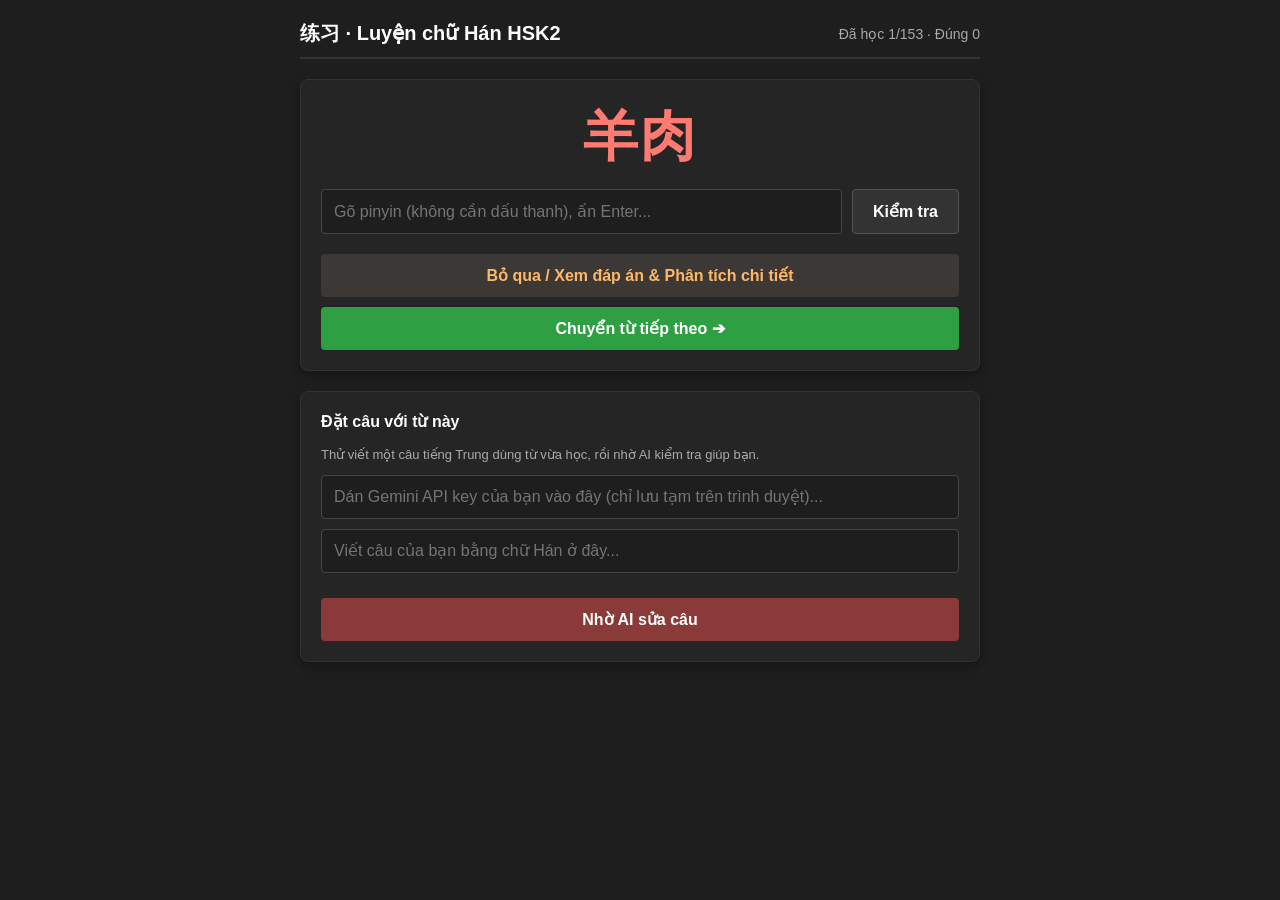
==== index.html @ f4a6c67a "Update index.html" ====
<!DOCTYPE html>
<html lang="vi">
<head>
    <meta charset="UTF-8">
    <meta name="viewport" content="width=device-width, initial-scale=1.0">
    <title>Luyện chữ Hán HSK2 - 153 Từ (Bản Chi Tiết)</title>
    <style>
        body {
            font-family: Arial, sans-serif;
            background-color: #1e1e1e;
            margin: 0;
            padding: 20px;
            color: #d4d4d4;
        }
        .container {
            max-width: 680px;
            margin: 0 auto;
        }
        .header {
            display: flex;
            justify-content: space-between;
            align-items: center;
            border-bottom: 2px solid #333;
            padding-bottom: 10px;
            margin-bottom: 20px;
        }
        .header h2 {
            margin: 0;
            font-size: 20px;
            color: #fff;
        }
        .stats {
            font-size: 14px;
            color: #aaa;
        }
        .card-box, .ai-section {
            background: #252526;
            padding: 20px;
            border-radius: 8px;
            box-shadow: 0 4px 10px rgba(0,0,0,0.3);
            margin-bottom: 20px;
            border: 1px solid #333;
        }
        .hanzi-display {
            font-size: 55px;
            text-align: center;
            margin-bottom: 15px;
            color: #ff7b72;
            font-weight: bold;
            letter-spacing: 2px;
            min-height: 70px;
            display: flex;
            align-items: center;
            justify-content: center;
        }
        .input-group {
            display: flex;
            gap: 10px;
            margin-bottom: 15px;
        }
        input[type="text"] {
            flex: 1;
            padding: 12px;
            border: 1px solid #444;
            background-color: #1e1e1e;
            color: #fff;
            border-radius: 4px;
            font-size: 16px;
        }
        input[type="text"]:focus {
            border-color: #007acc;
            outline: none;
        }
        button {
            padding: 12px 20px;
            border: none;
            border-radius: 4px;
            cursor: pointer;
            font-size: 16px;
            font-weight: bold;
        }
        .btn-check {
            background-color: #333;
            color: #fff;
            border: 1px solid #555;
        }
        .btn-check:hover { background-color: #444; }
        .btn-skip {
            background-color: #3c3836;
            color: #feb867;
            width: 100%;
            margin-top: 5px;
        }
        .btn-skip:hover { background-color: #4c4643; }
        .btn-next {
            background-color: #2ea043;
            color: #fff;
            width: 100%;
            margin-top: 10px;
        }
        .btn-next:hover { background-color: #2c974b; }
        .ai-section h3 {
            margin-top: 0;
            font-size: 16px;
            color: #fff;
        }
        .ai-section p {
            font-size: 13px;
            color: #aaa;
        }
        .btn-ai {
            background-color: #8b3a3a;
            color: #fff;
            width: 100%;
            margin-top: 10px;
        }
        .result-message {
            margin-top: 15px;
            padding: 15px;
            border-radius: 6px;
            font-size: 14px;
            line-height: 1.6;
            background-color: #1e1e1e;
            border: 1px dashed #555;
        }
    </style>
</head>
<body>

<div class="container">
    <div class="header">
        <h2>练习 · Luyện chữ Hán HSK2</h2>
        <div class="stats" id="stats">Đã học 1/153 · Đúng 0</div>
    </div>

    <!-- Thẻ học chữ Hán -->
    <div class="card-box">
        <div class="hanzi-display" id="hanziCard">字</div>
        <div class="input-group">
            <input type="text" id="pinyinInput" placeholder="Gõ pinyin (không cần dấu thanh), ấn Enter..." onkeypress="handleKeyPress(event)">
            <button class="btn-check" onclick="checkAnswer()">Kiểm tra</button>
        </div>
        <button class="btn-skip" onclick="skipAndShowAnswer()">Bỏ qua / Xem đáp án & Phân tích chi tiết</button>
        <button class="btn-next" onclick="nextCard()">Chuyển từ tiếp theo ➔</button>
        <div class="result-message" id="resultMsg" style="display: none;"></div>
    </div>

    <!-- Phần đặt câu với AI -->
    <div class="ai-section">
        <h3>Đặt câu với từ này</h3>
        <p>Thử viết một câu tiếng Trung dùng từ vừa học, rồi nhờ AI kiểm tra giúp bạn.</p>
        <div class="input-group" style="margin-bottom: 10px;">
            <input type="text" id="apiKeyInput" placeholder="Dán Gemini API key của bạn vào đây (chỉ lưu tạm trên trình duyệt)...">
        </div>
        <div class="input-group">
            <input type="text" id="userSentence" placeholder="Viết câu của bạn bằng chữ Hán ở đây...">
        </div>
        <button class="btn-ai" onclick="checkSentenceWithAI()">Nhờ AI sửa câu</button>
        <div class="result-message" id="aiResultMsg" style="display: none;"></div>
    </div>
</div>

<script>
    // 153 từ HSK2 kèm phân tích cấu tạo chi tiết, bộ thủ và mẹo nhớ dễ hiểu
    const originalList = [
        { hanzi: "吧", pinyinNoTone: "ba", pinyinTone: "ba", meaning: "nhỉ, nhé (trợ từ)", detail: "• Cấu tạo: Gồm 口 (Bộ khẩu - miệng) + 巴 (chữ ba phát âm).<br>• Mẹo nhớ: Dùng cái <b>miệng (口)</b> nói câu đề nghị với âm <b>ba (巴)</b> ở cuối câu." },
        { hanzi: "白", pinyinNoTone: "bai", pinyinTone: "bái", meaning: "trắng", detail: "• Cấu tạo: Biến thể từ mặt trời 日 có thêm một tia sáng.<br>• Mẹo nhớ: Ánh sáng ban ngày chói chang làm mọi vật trở nên <b>trắng (白)</b> sáng." },
        { hanzi: "百", pinyinNoTone: "bai", pinyinTone: "bǎi", meaning: "trăm", detail: "• Cấu tạo: Gồm 一 (số một) nằm trên 白 (màu trắng).<br>• Mẹo nhớ: Một trăm điểm trắng tinh hoàn hảo." },
        { hanzi: "帮助", pinyinNoTone: "bangzhu", pinyinTone: "bāngzhù", meaning: "giúp đỡ", detail: "• Cấu tạo: 帮 (bên trái là bộ khăn 巾, bên phải là cày ruộng) + 助 (chữ Đán + lực 力).<br>• Mẹo nhớ: Dùng <b>sức lực (力)</b> để <b>giúp đỡ (帮助)</b> người khác vượt qua khó khăn." },
        { hanzi: "报纸", pinyinNoTone: "baozhi", pinyinTone: "bàozhǐ", meaning: "báo chí", detail: "• Cấu tạo: 报 (Bộ thủ 扌- tay báo tin) + 纸 (Bộ sợi tơ 纟 kết hợp chỉ giấy).<br>• Mẹo nhớ: Dùng tay cầm tờ <b>giấy (纸)</b> đưa tin tức <b>báo chí (报纸)</b>." },
        { hanzi: "比", pinyinNoTone: "bi", pinyinTone: "bǐ", meaning: "so với", detail: "• Cấu tạo: Gồm hai người cùng quay mặt về một hướng.<br>• Mẹo nhớ: Hai người đứng song song để <b>so sánh (比)</b> chiều cao." },
        { hanzi: "别", pinyinNoTone: "bie", pinyinTone: "bié", meaning: "đừng, khác", detail: "• Cấu tạo: Gồm 口 (miệng) + 刂 (con dao).<br>• Mẹo nhớ: Dùng <b>dao (刂)</b> cắt ngang để chia cắt, phân biệt cái <b>khác (别)</b> hoặc ra lệnh <b>đừng (别)</b> làm." },
        { hanzi: "宾馆", pinyinNoTone: "binguan", pinyinTone: "bīnguǎn", meaning: "khách sạn", detail: "• Cấu tạo: 宾 (Mái nhà 宀 đón khách quý) + 馆 (Nhà ăn lớn 饣).<br>• Mẹo nhớ: Tòa nhà lớn có chỗ ngủ nghỉ cho khách du lịch gọi là <b>khách sạn (宾馆)</b>." },
        { hanzi: "长", pinyinNoTone: "chang", pinyinTone: "cháng", meaning: "dài", detail: "• Cấu tạo: Tượng hình mái tóc dài của một người già hoặc con đường kéo dài.<br>• Mẹo nhớ: Nét kéo dài tượng trưng cho độ <b>dài (长)</b>." },
        { hanzi: "唱歌", pinyinNoTone: "changge", pinyinTone: "chànggē", meaning: "ca hát", detail: "• Cấu tạo: 唱 (Bộ khẩu 口 - há miệng) + 歌 (Bộ khiếm 欠 - phát ra tiếng).<br>• Mẹo nhớ: Dùng cái <b>miệng (口)</b> để <b>hát ca (唱歌)</b>." },
        { hanzi: "出", pinyinNoTone: "chu", pinyinTone: "chū", meaning: "ra", detail: "• Cấu tạo: Chân bước từ trong hang sâu đi ra ngoài.<br>• Mẹo nhớ: Từ trong nhà bước <b>ra (出)</b> ngoài sân." },
        { hanzi: "穿", pinyinNoTone: "chuan", pinyinTone: "chuān", meaning: "mặc", detail: "• Cấu tạo: 穴 (cái hang) + 牙 (nha/xuyên qua).<br>• Mẹo nhớ: Xuyên qua hang động, hay là xỏ chân tay xuyên qua quần áo để <b>mặc (穿)</b>." },
        { hanzi: "次", pinyinNoTone: "ci", pinyinTone: "cì", meaning: "lần", detail: "• Cấu tạo: 冫 (băng giá) + 欠 (há miệng thở).<br>• Mẹo nhớ: Lạnh thấu xương phải thở ra từng <b>lần (次)</b> một." },
        { hanzi: "从", pinyinNoTone: "cong", pinyinTone: "cóng", meaning: "từ", detail: "• Cấu tạo: Hai người (人) đi nối đuôi nhau.<br>• Mẹo nhớ: Người đi sau đi theo người đi trước xuất phát <b>từ (从)</b> một điểm." },
        { hanzi: "错", pinyinNoTone: "cuo", pinyinTone: "cuò", meaning: "sai", detail: "• Cấu tạo: 钅 (kim loại) + các bộ phận bên phải chỉ sự lệch lạc.<br>• Mẹo nhớ: Đồ kim loại đúc bị lỗi, bị <b>sai (错)</b> hỏng." },
        { hanzi: "打篮球", pinyinNoTone: "dalanqiu", pinyinTone: "dǎ lánqiú", meaning: "đánh bóng rổ", detail: "• Cấu tạo: 打 (Tay 扌 đánh) + 篮 (Tre rổ ⺮) + 球 (Vua đá bóng 王).<br>• Mẹo nhớ: Dùng tay đánh quả bóng tròn vào rổ tre là chơi <b>bóng rổ (打篮球)</b>." },
        { hanzi: "大家", pinyinNoTone: "dajia", pinyinTone: "dàjiā", meaning: "mọi người", detail: "• Cấu tạo: 大 (lớn) + 家 (Mái nhà 宀 có nhiều người trong gia đình).<br>• Mẹo nhớ: Cả một gia đình lớn tập hợp <b>mọi người (大家)</b> lại." },
        { hanzi: "但是", pinyinNoTone: "danshi", pinyinTone: "dànshì", meaning: "nhưng mà", detail: "• Cấu tạo: 但 (Nhân đứng 亻) + 是 (Nhật 日 chính là).<br>• Mẹo nhớ: Ý nghĩa chuyển ý, tuy vậy <b>nhưng mà (但是)</b> vẫn thế." },
        { hanzi: "到", pinyinNoTone: "dao", pinyinTone: "dào", meaning: "đến", detail: "• Cấu tạo: 刂 (con dao) + 至 (đích đến)." },
        { hanzi: "得", pinyinNoTone: "de", pinyinTone: "de", meaning: "trợ từ kết cấu", detail: "• Cấu tạo: 彳 (bước chân) kết hợp chữ đắc đạt được." },
        { hanzi: "等", pinyinNoTone: "deng", pinyinTone: "děng", meaning: "đợi, chờ", detail: "• Cấu tạo: ⺮ (tre) + 寸 (đơn vị tấc).<br>• Mẹo nhớ: Cầm thước tre đứng <b>đợi (等)</b> người." },
        { hanzi: "弟弟", pinyinNoTone: "didi", pinyinTone: "dìdi", meaning: "em trai", detail: "• Cấu tạo: 弓 (cây cung) uốn lượn.<br>• Mẹo nhớ: Cậu em trai nghịch ngợm như cây cung." },
        { hanzi: "第一", pinyinNoTone: "diyiyi", pinyinTone: "dì yī", meaning: "thứ nhất", detail: "• Cấu tạo: 第 (Thứ tự tre ⺮) + 一 (Số một).<br>• Mẹo nhớ: Vị trí <b>thứ nhất (第一)</b>." },
        { hanzi: "懂", pinyinNoTone: "dong", pinyinTone: "dǒng", meaning: "hiểu", detail: "• Cấu tạo: 忄 (tấm lòng/trí tuệ) + chữ đổng.<br>• Mẹo nhớ: Dùng cái đầu và <b>tấm lòng (忄)</b> để thông suốt, thấu <b>hiểu (懂)</b> vấn đề." },
        { hanzi: "对", pinyinNoTone: "dui", pinyinTone: "duì", meaning: "đối với, đúng", detail: "• Cấu tạo: 𠂉 kết hợp 寸.<br>• Mẹo nhớ: Hướng về phía đối phương là <b>đối với (对)</b>, làm chuẩn chỉnh là <b>đúng</b>." },
        { hanzi: "房间", pinyinNoTone: "fangjian", pinyinTone: "fángjiān", meaning: "phòng", detail: "• Cấu tạo: 房 (Hộ 户 - cửa phòng) + 间 (Môn 门 - khung cửa lớn).<br>• Mẹo nhớ: Ngôi nhà chia thành nhiều khoảng không gian <b>phòng (房间)</b>." },
        { hanzi: "非常", pinyinNoTone: "feichang", pinyinTone: "fēicháng", meaning: "vô cùng", detail: "• Cấu tạo: 非 (không bình thường) + 常 (thường xuyên).<br>• Mẹo nhớ: Vượt mức bình thường là <b>vô cùng, cực kỳ (非常)</b>." },
        { hanzi: "服务员", pinyinNoTone: "fuwuyuan", pinyinTone: "fúwùyuán", meaning: "nhân viên phục vụ", detail: "• Cấu tạo: 服 (Áo) + 务 (Lực 力) + 员 (Nhân viên).<br>• Mẹo nhớ: Người dùng sức lao động <b>phục vụ (服务员)</b> khách hàng." },
        { hanzi: "高", pinyinNoTone: "gao", pinyinTone: "gāo", meaning: "cao", detail: "• Cấu tạo: Tượng hình tòa tháp/lầu gác nhiều tầng cao vút." },
        { hanzi: "告诉", pinyinNoTone: "gaosu", pinyinTone: "gàosù", meaning: "nói cho biết", detail: "• Cấu tạo: 告 (Trâu 牛 + Miệng 口) + 诉 (Ngôn 讠).<br>• Mẹo nhớ: Dùng lời nói <b>(讠)</b> để <b>thông báo, bảo (告诉)</b> cho người khác biết." },
        { hanzi: "哥哥", pinyinNoTone: "gege", pinyinTone: "gēge", meaning: "anh trai", detail: "• Cấu tạo: Chữ 可 lặp lại 2 lần.<br>• Mẹo nhớ: Người anh trai đáng tin cậy." },
        { hanzi: "给", pinyinNoTone: "gei", pinyinTone: "gěi", meaning: "cho, đưa", detail: "• Cấu tạo: 纟 (sợi tơ) + 合 (hợp lại).<br>• Mẹo nhớ: Cầm sợi tơ trao <b>cho (给)</b> người khác." },
        { hanzi: "公共汽车", pinyinNoTone: "gonggongqiche", pinyinTone: "gōnggòng qìchē", meaning: "xe buýt", detail: "• Cấu tạo: 公 (chung) + 共 (cùng) + 汽 (hơi nước) + 车 (xe).<br>• Mẹo nhớ: Xe chạy bằng động cơ dùng chung cho công cộng là <b>xe buýt (公共汽车)</b>." },
        { hanzi: "公司", pinyinNoTone: "gongsi", pinyinTone: "gōngsī", meaning: "công ty", detail: "• Cấu tạo: 公 (chung) + 司 (cơ quan quản lý).<br>• Mẹo nhớ: Nơi làm việc chung của tập thể gọi là <b>công ty (公司)</b>." },
        { hanzi: "贵", pinyinNoTone: "gui", pinyinTone: "guì", meaning: "đắt, quý", detail: "• Cấu tạo: Phía dưới có chữ 贝 (vỏ sò/tiền tài cổ).<br>• Mẹo nhớ: Tốn nhiều tiền (贝) thì là đồ <b>đắt đỏ, quý giá (贵)</b>." },
        { hanzi: "还", pinyinNoTone: "hai", pinyinTone: "hái", meaning: "còn, vẫn", detail: "• Cấu tạo: 辶 (bước đi) + 不 (không)." },
        { hanzi: "孩子", pinyinNoTone: "haizi", pinyinTone: "háizi", meaning: "trẻ em", detail: "• Cấu tạo: 孩 (Trẻ) + 子 (con cái).<br>• Mẹo nhớ: Đứa trẻ con nhỏ tuổi là <b>hài tử (孩子)</b>." },
        { hanzi: "好吃", pinyinNoTone: "haochi", pinyinTone: "hǎochī", meaning: "ngon", detail: "• Cấu tạo: 好 (Nữ + Tử - mẹ con tốt) + 吃 (Miệng ăn 口).<br>• Mẹo nhớ: Miệng ăn đồ ngon tuyệt." },
        { hanzi: "黑", pinyinNoTone: "hei", pinyinTone: "hēi", meaning: "đen", detail: "• Cấu tạo: Tượng hình khói bếp bốc lên làm nhọ nồi đen kịt." },
        { hanzi: "红", pinyinNoTone: "hong", pinyinTone: "hóng", meaning: "đỏ", detail: "• Cấu tạo: 纟 (sợi tơ) nhuộm màu <b>đỏ (红)</b> thắm." },
        { hanzi: "机场", pinyinNoTone: "jichang", pinyinTone: "jīchǎng", meaning: "sân bay", detail: "• Cấu tạo: 机 (Gỗ làm máy bay 木) + 场 (Bãi đất 土).<br>• Mẹo nhớ: Bãi đất rộng lớn cho máy bay hạ cánh là <b>sân bay (机场)</b>." },
        { hanzi: "鸡蛋", pinyinNoTone: "jidan", pinyinTone: "jīdàn", meaning: "trứng gà", detail: "• Cấu tạo: 鸡 (Con gà 鸟) + 蛋 (Lòng đỏ trứng 月).<br>• Mẹo nhớ: Quả trứng do con gà đẻ ra là <b>kê đản (鸡蛋)</b>." },
        { hanzi: "件", pinyinNoTone: "jian", pinyinTone: "jiàn", meaning: "chiếc (lượng từ)", detail: "• Cấu tạo: 亻 (người) + 人 (người). Lượng từ đếm áo quần, sự việc." },
        { hanzi: "教室", pinyinNoTone: "jiaoshi", pinyinTone: "jiàoshì", meaning: "phòng học", detail: "• Cấu tạo: 教 (Dạy học) + 室 (Phòng 宀).<br>• Mẹo nhớ: Ngôi nhà 宀 để thầy cô dạy học là <b>phòng học (教室)</b>." },
        { hanzi: "姐姐", pinyinNoTone: "jiejie", pinyinTone: "jiějie", meaning: "chị gái", detail: "• Cấu tạo: Bộ nữ 女 chỉ phái nữ trong gia đình." },
        { hanzi: "介绍", pinyinNoTone: "jieshao", pinyinTone: "jièshào", meaning: "giới thiệu", detail: "• Cấu tạo: 介 (nhân) + 绍 (tơ sợi 纟 kết nối giao lưu giữa mọi người)." },
        { hanzi: "进", pinyinNoTone: "jin", pinyinTone: "jìn", meaning: "vào", detail: "• Cấu tạo: 辶 (bước chân di chuyển tiến lên phía trước)." },
        { hanzi: "近", pinyinNoTone: "jin", pinyinTone: "jìn", meaning: "gần", detail: "• Cấu tạo: 辶 (khoảng cách cự ly gần)." },
        { hanzi: "就", pinyinNoTone: "jiu", pinyinTone: "jiù", meaning: "thì, ngay", detail: "• Cấu tạo: 京 (kinh thành) + 曰 (nói)." },
        { hanzi: "觉得", pinyinNoTone: "juede", pinyinTone: "juéde", meaning: "cảm thấy", detail: "• Cấu tạo: 觉 (Nhận thức 見) + 得 (Thu nhận 彳)." },
        { hanzi: "咖啡", pinyinNoTone: "kafei", pinyinTone: "kāfēi", meaning: "cà phê", detail: "• Cấu tạo: Chữ mượn âm tiếng nước ngoài (có bộ khẩu 口)." },
        { hanzi: "开始", pinyinNoTone: "kaishi", pinyinTone: "kāishǐ", meaning: "bắt đầu", detail: "• Cấu tạo: 开 (mở cửa 门) + 始 (khởi nguồn nữ 女).<br>• Mẹo nhớ: Mở cửa 门 để <b>bắt đầu (开始)</b> ngày mới." },
        { hanzi: "考试", pinyinNoTone: "kaoshi", pinyinTone: "kǎoshì", meaning: "thi cử", detail: "• Cấu tạo: 考 (Kiểm tra) + 试 (Thử thách 讠).<br>• Mẹo nhớ: Dùng lời nói và bài làm 讠 để <b>thi cử (考试)</b>." },
        { hanzi: "可能", pinyinNoTone: "keneng", pinyinTone: "kěnéng", meaning: "có thể", detail: "• Cấu tạo: 可 (được) + 能 (năng lực)." },
        { hanzi: "可以", pinyinNoTone: "keyi", pinyinTone: "kěyǐ", meaning: "được", detail: "• Cấu tạo: 可 (được phép) + 以 (dùng)." },
        { hanzi: "课", pinyinNoTone: "ke", pinyinTone: "kè", meaning: "bài học", detail: "• Cấu tạo: 讠 (lời nói của thầy cô giảng bài trên lớp)." },
        { hanzi: "快", pinyinNoTone: "kuai", pinyinTone: "kuài", meaning: "nhanh, vui", detail: "• Cấu tạo: 忄 (tấm lòng) + chữ quyết.<br>• Mẹo nhớ: Tấm lòng vui vẻ, tốc độ <b>nhanh (快)</b>." },
        { hanzi: "快乐", pinyinNoTone: "kuaile", pinyinTone: "kuàilè", meaning: "vui vẻ", detail: "• Cấu tạo: 快 (vui/nhanh) + 乐 (âm nhạc).<br>• Mẹo nhớ: Nghe nhạc thấy vui sướng <b>hạnh phúc (快乐)</b>." },
        { hanzi: "累", pinyinNoTone: "lei", pinyinTone: "lèi", meaning: "mệt", detail: "• Cấu tạo: 田 (ruộng đồng) + 力 (sức lực).<br>• Mẹo nhớ: Ra đồng làm việc tốn sức <b>lực (力)</b> nên rất <b>mệt mỏi (累)</b>." },
        { hanzi: "离", pinyinNoTone: "li", pinyinTone: "lí", meaning: "cách", detail: "• Cấu tạo: Chim bay rời khỏi tổ, chia cắt khoảng cách." },
        { hanzi: "两", pinyinNoTone: "liang", pinyinTone: "liǎng", meaning: "hai", detail: "• Cấu tạo: Số lượng cặp đôi." },
        { hanzi: "零", pinyinNoTone: "ling", pinyinTone: "líng", meaning: "số 0", detail: "• Cấu tạo: 雨 (mưa rơi lất phất từng hạt như số 0)." },
        { hanzi: "路", pinyinNoTone: "lu", pinyinTone: "lù", meaning: "đường", detail: "• Cấu tạo: 足 (chân đi trên <b>đường (路)</b>)." },
        { hanzi: "旅游", pinyinNoTone: "lvyou", pinyinTone: "lǚyóu", meaning: "du lịch", detail: "• Cấu tạo: 旅 (Đoàn người đi xa 方) + 游 (Nước 氵).<br>• Mẹo nhớ: Xách balo đi chơi xa ngắm sông nước là <b>du lịch (旅游)</b>." },
        { hanzi: "卖", pinyinNoTone: "mai", pinyinTone: "mài", meaning: "bán", detail: "• Cấu tạo: 十 (thập) + 出 (ra). Đem hàng ra <b>bán (卖)</b>." },
        { hanzi: "慢", pinyinNoTone: "man", pinyinTone: "màn", meaning: "chậm", detail: "• Cấu tạo: 忄 (tâm trạng thong thả, từ tốn)." },
        { hanzi: "忙", pinyinNoTone: "mang", pinyinTone: "máng", meaning: "bận", detail: "• Cấu tạo: 忄 (tâm trí) + chữ vong.<br>• Mẹo nhớ: Việc nhiều ngập đầu làm tâm trí bận rộn tất bật." },
        { hanzi: "每", pinyinNoTone: "mei", pinyinTone: "měi", meaning: "mỗi", detail: "• Cấu tạo: Bộ mẫu 母 (người mẹ luôn chăm chút từng chút một)." },
        { hanzi: "妹妹", pinyinNoTone: "meimei", pinyinTone: "mèimei", meaning: "em gái", detail: "• Cấu tạo: 女 (nữ) + 未 (chưa lớn)." },
        { hanzi: "门", pinyinNoTone: "men", pinyinTone: "mén", meaning: "cửa", detail: "• Cấu tạo: Tượng hình hai cánh cửa mở ra." },
        { hanzi: "米饭", pinyinNoTone: "mifan", pinyinTone: "mǐfàn", meaning: "cơm", detail: "• Cấu tạo: 米 (hạt gạo) + 饭 (thức ăn nấu chín 饣).<br>• Mẹo nhớ: Hạt gạo nấu chín thành <b>cơm (米饭)</b>." },
        { hanzi: "明天", pinyinNoTone: "mingtian", pinyinTone: "míngtiān", meaning: "ngày mai", detail: "• Cấu tạo: 日 (mặt trời) + 月 (mặt trăng chiếu sáng ngày mới)." },
        { hanzi: "名字", pinyinNoTone: "mingzi", pinyinTone: "míngzi", meaning: "tên", detail: "• Cấu tạo: 名 (Dùng miệng gọi 口) + 子 (tên riêng)." },
        { hanzi: "拿", pinyinNoTone: "na", pinyinTone: "ná", meaning: "cầm, lấy", detail: "• Cấu tạo: Hợp hai bàn tay lại để <b>cầm nắm (拿)</b> đồ vật." },
        { hanzi: "哪", pinyinNoTone: "na", pinyinTone: "nǎ", meaning: "nào", detail: "• Cấu tạo: 口 (miệng hỏi) + 那 (kia)." },
        { hanzi: "那", pinyinNoTone: "na", pinyinTone: "nà", meaning: "kia", detail: "• Cấu tạo: Chỉ vùng đất phía xa." },
        { hanzi: "呢", pinyinNoTone: "ne", pinyinTone: "ne", meaning: "nhỉ", detail: "• Cấu tạo: 口 (trợ từ ngữ khí ở cuối câu hỏi)." },
        { hanzi: "能", pinyinNoTone: "neng", pinyinTone: "néng", meaning: "có thể", detail: "• Cấu tạo: Biểu thị sức mạnh năng lực." },
        { hanzi: "你", pinyinNoTone: "ni", pinyinTone: "nǐ", meaning: "bạn", detail: "• Cấu tạo: 亻 (người) + 尔 (bạn)." },
        { hanzi: "年", pinyinNoTone: "nian", pinyinTone: "nián", meaning: "năm", detail: "• Cấu tạo: Mùa màng thu hoạch lúa gạo trong <b>năm (年)</b>." },
        { hanzi: "您", pinyinNoTone: "nin", pinyinTone: "nín", meaning: "ngài", detail: "• Cấu tạo: Bạn (你) thêm tấm lòng kính trọng (心) ở dưới thành <b>ngài (您)</b>." },
        { hanzi: "牛奶", pinyinNoTone: "niunai", pinyinTone: "niúnǎi", meaning: "sữa bò", detail: "• Cấu tạo: 牛 (con bò) + 奶 (sữa mẹ/động vật cái).<br>• Mẹo nhớ: Sữa vắt từ con bò là <b>sữa bò (牛奶)</b>." },
        { hanzi: "女", pinyinNoTone: "nu", pinyinTone: "nǚ", meaning: "nữ", detail: "• Cấu tạo: Tượng hình người phụ nữ." },
        { hanzi: "旁边", pinyinNoTone: "pangbian", pinyinTone: "pángbiān", meaning: "bên cạnh", detail: "• Cấu tạo: 旁 (phương hướng) + 边 (lề đường 辶)." },
        { hanzi: "跑步", pinyinNoTone: "paobu", pinyinTone: "pǎobù", meaning: "chạy bộ", detail: "• Cấu tạo: 跑 (Chân 足 kết hợp bao 包) + 步 (Bước chân 止).<br>• Mẹo nhớ: Dùng đôi <b>chân (足)</b> mang theo cơ thể chuyển động nhanh là <b>chạy bộ (跑步)</b>." },
        { hanzi: "便宜", pinyinNoTone: "pianyiyi", pinyinTone: "piányi", meaning: "rẻ", detail: "• Cấu tạo: Đồ vật thuận lợi, giá trị thấp." },
        { hanzi: "票", pinyinNoTone: "piao", pinyinTone: "piào", meaning: "vé", detail: "• Cấu tạo: Giấy tờ chứng nhận, vé tàu xe." },
        { hanzi: "妻子", pinyinNoTone: "qizi", pinyinTone: "qīzi", meaning: "vợ", detail: "• Cấu tạo: 妻 (phụ nữ quét nhà) + 子 (con cái)." },
        { hanzi: "起床", pinyinNoTone: "qichuang", pinyinTone: "qǐchuáng", meaning: "thức dậy", detail: "• Cấu tạo: 起 (Chân đứng dậy 足) + 床 (Cái giường 广).<br>• Mẹo nhớ: Từ trên <b>giường (床)</b> vùng dậy <b>thức dậy (起床)</b>." },
        { hanzi: "千", pinyinNoTone: "qian", pinyinTone: "qiān", meaning: "nghìn", detail: "• Cấu tạo: 十 kết hợp nét phẩy chỉ số 1000." },
        { hanzi: "铅笔", pinyinNoTone: "qianbi", pinyinTone: "qiānbǐ", meaning: "bút chì", detail: "• Cấu tạo: 铅 (Kim loại chì 钅) + 笔 (Cán tre ⺮).<br>• Mẹo nhớ: Cây bút có lõi bằng kim loại chì viết vẽ là <b>bút chì (铅笔)</b>." },
        { hanzi: "晴", pinyinNoTone: "qing", pinyinTone: "qíng", meaning: "nắng", detail: "• Cấu tạo: 日 (mặt trời) chiếu sáng tạnh ráo trong xanh." },
        { hanzi: "去年", pinyinNoTone: "qunian", pinyinTone: "qùnián", meaning: "năm ngoái", detail: "• Cấu tạo: 去 (đã qua) + 年 (năm)." },
        { hanzi: "让", pinyinNoTone: "rang", pinyinTone: "ràng", meaning: "nhường", detail: "• Cấu tạo: 讠 (lời nói nhường nhịn, sai bảo)." },
        { hanzi: "日", pinyinNoTone: "ri", pinyinTone: "rì", meaning: "ngày", detail: "• Cấu tạo: Tượng hình mặt trời." },
        { hanzi: "上班", pinyinNoTone: "shangban", pinyinTone: "shàngbān", meaning: "đi làm", detail: "• Cấu tạo: 上 (trên) + 班 (ca làm việc ngọc 玉)." },
        { hanzi: "身体", pinyinNoTone: "shenti", pinyinTone: "shēntǐ", meaning: "sức khỏe", detail: "• Cấu tạo: 身 (thân thể) + 体 (nhân 亻 + mộc 木)." },
        { hanzi: "生病", pinyinNoTone: "shengbing", pinyinTone: "shēngbìng", meaning: "ốm", detail: "• Cấu tạo: 生 (sinh ra) + 病 (Bệnh tật nằm liệt giường 疒).<br>• Mẹo nhớ: Mắc căn bệnh đau <b>ốm (生病)</b>." },
        { hanzi: "生日", pinyinNoTone: "shengri", pinyinTone: "shēngrì", meaning: "sinh nhật", detail: "• Cấu tạo: 生 (sinh) + 日 (ngày). Ngày sinh ra đời." },
        { hanzi: "时间", pinyinNoTone: "shijian", pinyinTone: "shíjiān", meaning: "thời gian", detail: "• Cấu tạo: 时 (Nhật 日) + 间 (Môn 门)." },
        { hanzi: "事情", pinyinNoTone: "shiqing", pinyinTone: "shìqing", meaning: "sự việc", detail: "• Cấu tạo: 事 (Công việc) + 情 (Tình huống 忄)." },
        { hanzi: "手表", pinyinNoTone: "shoubiao", pinyinTone: "shǒubiǎo", meaning: "đồng hồ", detail: "• Cấu tạo: 手 (Tay) + 表 (Hiển thị bên ngoài). Đeo ở tay." },
        { hanzi: "手机", pinyinNoTone: "shouji", pinyinTone: "shǒujī", meaning: "điện thoại", detail: "• Cấu tạo: 手 (Cầm tay) + 机 (Máy móc).<br>• Mẹo nhớ: Cỗ máy cầm trên tay là <b>điện thoại (手机)</b>." },
        { hanzi: "说话", pinyinNoTone: "shuohua", pinyinTone: "shuōhuà", meaning: "nói chuyện", detail: "• Cấu tạo: 说 (Nói 讠) + 话 (Lời nói 讠).<br>• Mẹo nhớ: Dùng miệng phát ra lời nói <b>(说话)</b>." },
        { hanzi: "送", pinyinNoTone: "song", pinyinTone: "sòng", meaning: "tặng", detail: "• Cấu tạo: 辶 (Đem đồ tiễn đưa hoặc <b>tặng (送)</b> cho người khác)." },
        { hanzi: "所以", pinyinNoTone: "suoyi", pinyinTone: "suǒyǐ", meaning: "cho nên", detail: "• Cấu tạo: 所 + 以 (do đó, vì thế)." },
        { hanzi: "它", pinyinNoTone: "ta", pinyinTone: "tā", meaning: "nó", detail: "• Cấu tạo: Đại từ chỉ đồ vật, động vật." },
        { hanzi: "踢足球", pinyinNoTone: "tizuqiu", pinyinTone: "tī zúqiú", meaning: "đá bóng", detail: "• Cấu tạo: 踢 (Chân đá 足) + 足 (Chân) + 球 (Bóng).<br>• Mẹo nhớ: Dùng <b>chân (足)</b> đá quả bóng là chơi <b>đá bóng (踢足球)</b>." },
        { hanzi: "题", pinyinNoTone: "ti", pinyinTone: "tí", meaning: "đề thi", detail: "• Cấu tạo: Đề mục câu hỏi kiểm tra." },
        { hanzi: "跳舞", pinyinNoTone: "tiaowu", pinyinTone: "tiàowǔ", meaning: "múa", detail: "• Cấu tạo: 跳 (Nhảy bằng chân 足) + 舞 (Múa 夕).<br>• Mẹo nhớ: Vừa nhún nhảy vừa <b>múa hát (跳舞)</b>." },
        { hanzi: "外", pinyinNoTone: "wai", pinyinTone: "wài", meaning: "ngoài", detail: "• Cấu tạo: 夕 (tối) + 卜 (bói). Bên ngoài." },
        { hanzi: "玩", pinyinNoTone: "wan", pinyinTone: "wán", meaning: "chơi", detail: "• Cấu tạo: Vương 王 + nguyên. Vui đùa giải trí." },
        { hanzi: "晚上", pinyinNoTone: "wangshang", pinyinTone: "wǎnshang", meaning: "tối", detail: "• Cấu tạo: 晚 (Mặt trời lặn 日) + 上 (đầu buổi tối)." },
        { hanzi: "问", pinyinNoTone: "wen", pinyinTone: "wèn", meaning: "hỏi", detail: "• Cấu tạo: 门 (Đứng ở cửa 门 gõ hỏi thăm)." },
        { hanzi: "问题", pinyinNoTone: "wenti", pinyinTone: "wèntí", meaning: "vấn đề", detail: "• Cấu tạo: 问 (Hỏi) + 题 (Câu hỏi). Thắc mắc cần giải đáp." },
        { hanzi: "西瓜", pinyinNoTone: "xigua", pinyinTone: "xīguā", meaning: "dưa hấu", detail: "• Cấu tạo: 西 (Tây) + 瓜 (Quả dưa 瓜).<br>• Mẹo nhớ: Loại quả lớn có sọc xanh đỏ ngọt mát là <b>dưa hấu (西瓜)</b>." },
        { hanzi: "希望", pinyinNoTone: "xiwang", pinyinTone: "xīwàng", meaning: "hy vọng", detail: "• Cấu tạo: 希 + 望 (Trông ngóng ánh trăng 月 mong mỏi)." },
        { hanzi: "洗", pinyinNoTone: "xi", pinyinTone: "xǐ", meaning: "rửa", detail: "• Cấu tạo: 氵 (Nước dùng để rửa tay chân sạch sẽ)." },
        { hanzi: "向", pinyinNoTone: "xiang", pinyinTone: "xiàng", meaning: "hướng về", detail: "• Cấu tạo: Ô cửa sổ hướng về ánh sáng mặt trời." },
        { hanzi: "小时", pinyinNoTone: "xiaoshi", pinyinTone: "xiǎoshí", meaning: "tiếng (giờ)", detail: "• Cấu tạo: 小 (nhỏ) + 时 (thời gian ngắn)." },
        { hanzi: "笑", pinyinNoTone: "xiao", pinyinTone: "xiào", meaning: "cười", detail: "• Cấu tạo: Vui vẻ tươi <b>cười (笑)</b> hớn hở." },
        { hanzi: "新", pinyinNoTone: "xin", pinyinTone: "xīn", meaning: "mới", detail: "• Cấu tạo: 斤 (rìu chặt củi tươi mới đốn hạ)." },
        { hanzi: "姓", pinyinNoTone: "xing", pinyinTone: "xìng", meaning: "họ", detail: "• Cấu tạo: 女 (nữ) + 生 (sinh ra mang dòng họ tổ tiên)." },
        { hanzi: "休息", pinyinNoTone: "xiuxi", pinyinTone: "xiūxi", meaning: "nghỉ ngơi", detail: "• Cấu tạo: 休 (Người 亻 dựa vào cây mộc 木) + 息 (tâm).<br>• Mẹo nhớ: Dừng chân dựa lưng vào gốc cây để <b>nghỉ ngơi (休息)</b>." },
        { hanzi: "雪", pinyinNoTone: "xue", pinyinTone: "xuě", meaning: "tuyết", detail: "• Cấu tạo: 雨 (Mưa đông giá rét hóa thành <b>tuyết (雪)</b> trắng)." },
        { hanzi: "颜色", pinyinNoTone: "yanse", pinyinTone: "yánsè", meaning: "màu sắc", detail: "• Cấu tạo: 颜 (Khuôn mặt) + 色 (Biểu cảm màu sắc)." },
        { hanzi: "眼睛", pinyinNoTone: "yanjing", pinyinTone: "yǎnjīng", meaning: "mắt", detail: "• Cấu tạo: 眼 (Mắt 目) + 睛 (Tròng đen mắt 目).<br>• Mẹo nhớ: Cơ quan thị giác giúp nhìn ngắm là <b>mắt (眼睛)</b>." },
        { hanzi: "羊肉", pinyinNoTone: "yangrou", pinyinTone: "yángròu", meaning: "thịt dê", detail: "• Cấu tạo: 羊 (Con dê 羊) + 肉 (Thịt 肉).<br>• Mẹo nhớ: Món thịt từ con dê là <b>thịt dê (羊肉)</b>." },
        { hanzi: "药", pinyinNoTone: "yao", pinyinTone: "yào", meaning: "thuốc", detail: "• Cấu tạo: 艹 (Thảo mộc, rễ cây cỏ làm <b>thuốc (药)</b> chữa bệnh)." },
        { hanzi: "要", pinyinNoTone: "yao", pinyinTone: "yào", meaning: "muốn", detail: "• Cấu tạo: 西 + 女 (Cầu mong nhu cầu mong muốn)." },
        { hanzi: "也", pinyinNoTone: "ye", pinyinTone: "yě", meaning: "cũng", detail: "• Cấu tạo: Biểu thị ý nghĩa tương tự." },
        { hanzi: "阴", pinyinNoTone: "yin", pinyinTone: "yīn", meaning: "âm u", detail: "• Cấu tạo: 阝 (vùng đất) + mây mù che khuất mặt trời âm u." },
        { hanzi: "因为", pinyinNoTone: "yinwei", pinyinTone: "yīnwèi", meaning: "bởi vì", detail: "• Cấu tạo: 因 (vây quanh 囗) + 为 (nguyên nhân)." },
        { hanzi: "游泳", pinyinNoTone: "youyong", pinyinTone: "yóuyǒng", meaning: "bơi lội", detail: "• Cấu tạo: 游 (Nước 氵) + 泳 (Vẫy vùng dưới nước 氵).<br>• Mẹo nhớ: Vẫy vùng bơi lội dưới làn nước." },
        { hanzi: "右边", pinyinNoTone: "youbian", pinyinTone: "yòubian", meaning: "bên phải", detail: "• Cấu tạo: 右 (Tay phải) + 边 (Lề đường 辶)." },
        { hanzi: "鱼", pinyinNoTone: "yu", pinyinTone: "yú", meaning: "cá", detail: "• Cấu tạo: Tượng hình con cá có đầu, thân và vảy." },
        { hanzi: "元", pinyinNoTone: "yuan", pinyinTone: "yuán", meaning: "tệ (đồng)", detail: "• Cấu tạo: Nhân 亻 + nhị 二 (đứng đầu, tiền tệ đơn vị)." },
        { hanzi: "远", pinyinNoTone: "yuan", pinyinTone: "yuǎn", meaning: "xa", detail: "• Cấu tạo: 辶 (Đường đi xa xôi cách trở)." },
        { hanzi: "运动", pinyinNoTone: "yundong", pinyinTone: "yùndòng", meaning: "vận động", detail: "• Cấu tạo: 运 (Chuyển động 辶) + 动 (Dùng sức lực 力).<br>• Mẹo nhớ: Chạy nhảy dùng sức vận động thể thao." },
        { hanzi: "再", pinyinNoTone: "zai", pinyinTone: "zài", meaning: "lại", detail: "• Cấu tạo: Lặp lại hành động lần nữa." },
        { hanzi: "早上", pinyinNoTone: "zaoshang", pinyinTone: "zǎoshang", meaning: "sáng", detail: "• Cấu tạo: 日 (mặt trời) + 十 (mặt trời vừa ló dạng ban mai)." },
        { hanzi: "张", pinyinNoTone: "zhang", pinyinTone: "zhāng", meaning: "tấm", detail: "• Cấu tạo: 弓 (cây cung) + 长 (giương cung ra để bắn)." },
        { hanzi: "丈夫", pinyinNoTone: "zhangfu", pinyinTone: "zhàngfu", meaning: "chồng", detail: "• Cấu tạo: 丈 (đàn ông trưởng thành 大) + 夫 (đại 大)." },
        { hanzi: "找", pinyinNoTone: "zhao", pinyinTone: "zhǎo", meaning: "tìm", detail: "• Cấu tạo: 扌 (dùng tay khua khoắng <b>tìm kiếm (找)</b> đồ vật)." },
        { hanzi: "着", pinyinNoTone: "zhe", pinyinTone: "zhe", meaning: "đang", detail: "• Cấu tạo: Trợ từ trạng thái tiếp diễn của hành động." },
        { hanzi: "真", pinyinNoTone: "zhen", pinyinTone: "zhēn", meaning: "thật", detail: "• Cấu tạo: 目 (mắt) + 八. Sự thực chân chính rõ ràng." },
        { hanzi: "正在", pinyinNoTone: "zhengzai", pinyinTone: "zhèngzài", meaning: "đang", detail: "• Cấu tạo: 正 (Đúng lúc 止) + 在 (tại)." },
        { hanzi: "知道", pinyinNoTone: "zhidao", pinyinTone: "zhīdào", meaning: "biết", detail: "• Cấu tạo: 知 (Miệng nói thấu triệt) + 道 (Đường đi 辶)." },
        { hanzi: "准备", pinyinNoTone: "zhunbei", pinyinTone: "zhǔnbèi", meaning: "chuẩn bị", detail: "• Cấu tạo: 准 + 备 (Sắp xếp sẵn sàng mọi thứ)." },
        { hanzi: "自行车", pinyinNoTone: "zixingche", pinyinTone: "zìxíngchē", meaning: "xe đạp", detail: "• Cấu tạo: 自 (tự) + 行 (đi) + 车 (xe). Xe tự đạp đi." },
        { hanzi: "走", pinyinNoTone: "zou", pinyinTone: "zǒu", meaning: "đi", detail: "• Cấu tạo: Tượng hình người đang vung tay sải chân <b>đi (走)</b>." },
        { hanzi: "最", pinyinNoTone: "zui", pinyinTone: "zuì", meaning: "nhất", detail: "• Cấu tạo: 曰 (nói) + 取 (chiếm lấy vị trí hàng đầu <b>nhất (最)</b>)." },
        { hanzi: "左边", pinyinNoTone: "zuobian", pinyinTone: "zuǒbian", meaning: "bên trái", detail: "• Cấu tạo: 左 (Tay thợ thủ công 工) + 边 (Lề đường 辶)." }
    ];

    let hsk2List = [];
    let currentIndex = 0;
    let correctCount = 0;

    function shuffleArray(array) {
        let arr = [...array];
        for (let i = arr.length - 1; i > 0; i--) {
            let j = Math.floor(Math.random() * (i + 1));
            [arr[i], arr[j]] = [arr[j], arr[i]];
        }
        return arr;
    }

    function initQuiz() {
        hsk2List = shuffleArray(originalList);
        currentIndex = 0;
        correctCount = 0;
        loadCard();
    }

    function loadCard() {
        if (currentIndex >= hsk2List.length) {
            alert("🎉 Chúc mừng bạn đã hoàn thành xuất sắc tất cả 153 từ vựng vòng này! Chương trình sẽ xáo trộn lại từ đầu để bạn luyện tập tiếp.");
            initQuiz();
            return;
        }
        const currentWord = hsk2List[currentIndex];
        document.getElementById('hanziCard').innerText = currentWord.hanzi;
        document.getElementById('pinyinInput').value = '';
        
        const msg = document.getElementById('resultMsg');
        msg.style.display = 'none';
        msg.innerHTML = '';
        
        document.getElementById('aiResultMsg').style.display = 'none';
        updateStats();
    }

    function updateStats() {
        document.getElementById('stats').innerText = `Đã học ${currentIndex + 1}/${hsk2List.length} · Đúng ${correctCount}`;
    }

    function checkAnswer() {
        const userVal = document.getElementById('pinyinInput').value.trim().toLowerCase();
        const currentWord = hsk2List[currentIndex];
        const msg = document.getElementById('resultMsg');
        msg.style.display = 'block';

        if (userVal === currentWord.pinyinNoTone) {
            msg.style.color = "#4ec9b0";
            msg.innerHTML = `✅ <b>Chính xác!</b><br>` +
                            `• Pinyin: <span style="color: #ff7b72; font-size: 18px;">[${currentWord.pinyinTone}]</span><br>` +
                            `• Nghĩa tiếng Việt: <b>${currentWord.meaning}</b><br>` +
                            `• <i>Phân tích & Mẹo nhớ chi tiết:</i><br>${currentWord.detail}`;
            correctCount++;
            updateStats();
        } else {
            msg.style.color = "#f14c4c";
            msg.innerHTML = "❌ Chưa đúng, bạn hãy thử gõ lại Pinyin hoặc bấm Bỏ qua để xem đáp án nhé!";
        }
    }

    function skipAndShowAnswer() {
        const currentWord = hsk2List[currentIndex];
        const msg = document.getElementById('resultMsg');
        msg.style.display = 'block';
        msg.style.color = "#dcdcaa";
        msg.innerHTML = `💡 <b>Đáp án & Phân tích chi tiết:</b><br>` +
                        `• Pinyin: <span style="color: #ff7b72; font-size: 18px;">[${currentWord.pinyinTone}]</span><br>` +
                        `• Nghĩa tiếng Việt: <b>${currentWord.meaning}</b><br>` +
                        `• <i>Phân tích & Mẹo nhớ chi tiết:</i><br>${currentWord.detail}`;
    }

    function nextCard() {
        currentIndex++;
        loadCard();
    }

    function handleKeyPress(event) {
        if (event.key === 'Enter') {
            checkAnswer();
        }
    }

    function checkSentenceWithAI() {
        const apiKey = document.getElementById('apiKeyInput').value.trim();
        const sentence = document.getElementById('userSentence').value.trim();
        const currentWord = hsk2List[currentIndex];
        const aiMsg = document.getElementById('aiResultMsg');
        aiMsg.style.display = 'block';

        if (!apiKey) {
            alert("Vui lòng nhập Gemini API Key!");
            return;
        }
        if (!sentence) {
            alert("Vui lòng viết câu của bạn!");
            return;
        }

        aiMsg.style.color = "#d4d4d4";
        aiMsg.innerText = "🤖 AI đang phân tích câu của bạn...";

        fetch(`https://generativelanguage.googleapis.com/v1beta/models/gemini-1.5-flash:generateContent?key=${apiKey}`, {
            method: 'POST',
            headers: { 'Content-Type': 'application/json' },
            body: JSON.stringify({
                contents: [{
                    parts: [{ text: `Hãy sửa câu tiếng Trung sau đây giúp tôi: "${sentence}". Từ vựng trọng tâm là "${currentWord.hanzi}". Hãy nhận xét ngữ pháp, sửa lỗi nếu có và dịch sang tiếng Việt bằng văn phong ngắn gọn.` }]
                }]
            })
        })
        .then(response => response.json())
        .then(data => {
            const reply = data.candidates[0].content.parts[0].text;
            aiMsg.style.color = "#4ec9b0";
            aiMsg.innerText = reply;
        })
        .catch(error => {
            aiMsg.style.color = "#f14c4c";
            aiMsg.innerText = "⚠️ Lỗi kết nối AI, vui lòng kiểm tra lại API key.";
        });
    }

    initQuiz();
</script>

</body>
</html>
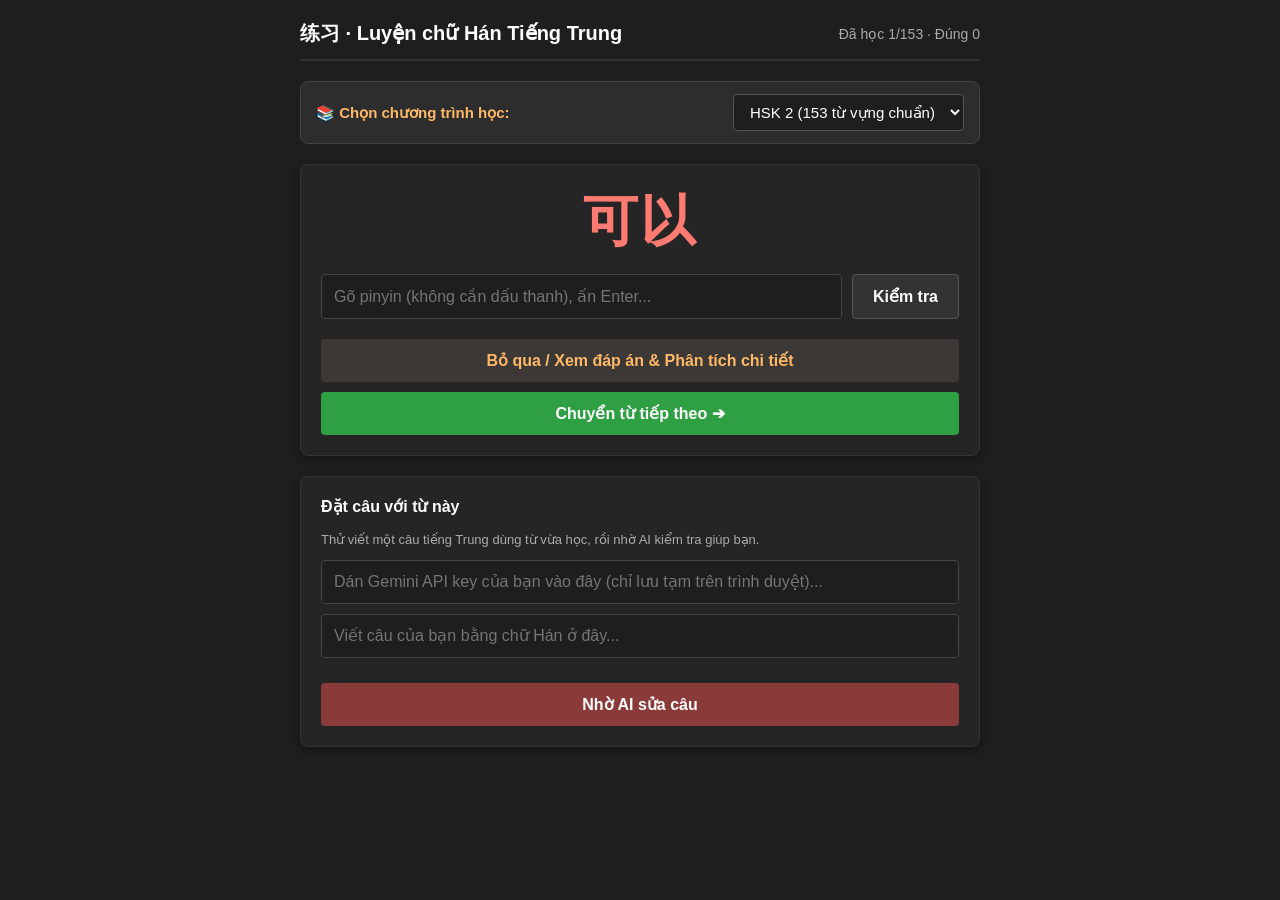
==== commit d92345bc: "Update index.html" ====
--- a/index.html
+++ b/index.html
@@ -3,7 +3,7 @@
 <head>
     <meta charset="UTF-8">
     <meta name="viewport" content="width=device-width, initial-scale=1.0">
-    <title>Luyện chữ Hán HSK2 - 153 Từ (Bản Chi Tiết)</title>
+    <title>Luyện chữ Hán HSK1 & HSK2</title>
     <style>
         body {
             font-family: Arial, sans-serif;
@@ -21,7 +21,7 @@
             justify-content: space-between;
             align-items: center;
             border-bottom: 2px solid #333;
-            padding-bottom: 10px;
+            padding-bottom: 12px;
             margin-bottom: 20px;
         }
         .header h2 {
@@ -32,6 +32,31 @@
         .stats {
             font-size: 14px;
             color: #aaa;
+        }
+        .level-select-container {
+            background: #2d2d2d;
+            padding: 12px 15px;
+            border-radius: 8px;
+            margin-bottom: 20px;
+            display: flex;
+            align-items: center;
+            justify-content: space-between;
+            border: 1px solid #444;
+        }
+        .level-select-container label {
+            font-weight: bold;
+            color: #feb867;
+            font-size: 15px;
+        }
+        .level-select-container select {
+            padding: 8px 12px;
+            background-color: #1e1e1e;
+            color: #fff;
+            border: 1px solid #555;
+            border-radius: 4px;
+            font-size: 15px;
+            cursor: pointer;
+            outline: none;
         }
         .card-box, .ai-section {
             background: #252526;
@@ -129,8 +154,17 @@
 
 <div class="container">
     <div class="header">
-        <h2>练习 · Luyện chữ Hán HSK2</h2>
-        <div class="stats" id="stats">Đã học 1/153 · Đúng 0</div>
+        <h2>练习 · Luyện chữ Hán Tiếng Trung</h2>
+        <div class="stats" id="stats">Đã học 1/150 · Đúng 0</div>
+    </div>
+
+    <!-- Thanh chọn cấp độ HSK -->
+    <div class="level-select-container">
+        <label for="levelSelect">📚 Chọn chương trình học:</label>
+        <select id="levelSelect" onchange="changeLevel()">
+            <option value="hsk1">HSK 1 (150 từ vựng chuẩn)</option>
+            <option value="hsk2" selected>HSK 2 (153 từ vựng chuẩn)</option>
+        </select>
     </div>
 
     <!-- Thẻ học chữ Hán -->
@@ -161,8 +195,159 @@
 </div>
 
 <script>
-    // 153 từ HSK2 kèm phân tích cấu tạo chi tiết, bộ thủ và mẹo nhớ dễ hiểu
-    const originalList = [
+    // 1. Dữ liệu 150 từ HSK1 chuẩn
+    const hsk1Data = [
+        { hanzi: "爱", pinyinNoTone: "ai", pinyinTone: "ài", meaning: "yêu, thích", detail: "• Cấu tạo: Bộ mịch 💥 + bộ tâm 心.<br>• Mẹo nhớ: Yêu thương bằng cả trái tim (心)." },
+        { hanzi: "八", pinyinNoTone: "ba", pinyinTone: "bā", meaning: "số 8", detail: "• Cấu tạo: Tượng hình hai nét phẩy ngửa ra hai bên." },
+        { hanzi: "爸爸", pinyinNoTone: "baba", pinyinTone: "bàba", meaning: "bố, ba", detail: "• Cấu tạo: Bộ phụ 父 (người cha)." },
+        { hanzi: "杯子", pinyinNoTone: "beizi", pinyinTone: "bēizi", meaning: "cái cốc, cái ly", detail: "• Cấu tạo: 木 (gỗ làm cốc) + 子." },
+        { hanzi: "北京", pinyinNoTone: "beijing", pinyinTone: "Běijīng", meaning: "Bắc Kinh", detail: "• Cấu tạo: 北 (phương Bắc) + 京 (kinh thành)." },
+        { hanzi: "本", pinyinNoTone: "ben", pinyinTone: "běn", meaning: "cuốn, quyển", detail: "• Cấu tạo: Bộ mộc 木 có vạch ngang chỉ gốc cây làm ra sách." },
+        { hanzi: "不客气", pinyinNoTone: "bukeqi", pinyinTone: "bú kèqi", meaning: "không có gì, đừng khách khí", detail: "• Cấu tạo: 不 (không) + 客 (khách) + 气 (khí)." },
+        { hanzi: "不", pinyinNoTone: "bu", pinyinTone: "bù", meaning: "không", detail: "• Cấu tạo: Bộ bất 不 chỉ sự phủ định." },
+        { hanzi: "菜", pinyinNoTone: "cai", pinyinTone: "cài", meaning: "rau, món ăn", detail: "• Cấu tạo: Bộ thảo 艹 (cây cỏ) bên trên." },
+        { hanzi: "茶", pinyinNoTone: "cha", pinyinTone: "chá", meaning: "trà", detail: "• Cấu tạo: Bộ thảo 艹 (lá trà)." },
+        { hanzi: "吃", pinyinNoTone: "chi", pinyinTone: "chī", meaning: "ăn", detail: "• Cấu tạo: Bộ khẩu 口 (dùng miệng để ăn)." },
+        { hanzi: "出租车", pinyinNoTone: "chuzuche", pinyinTone: "chūzūchē", meaning: "xe taxi", detail: "• Cấu tạo: 出 (ra) + 租 (thuê) + 车 (xe)." },
+        { hanzi: "打电话", pinyinNoTone: "dadianhua", pinyinTone: "dǎ diànhuà", meaning: "gọi điện thoại", detail: "• Cấu tạo: 打 (tay 扌) + 电 (điện) + 话 (lời nói 讠)." },
+        { hanzi: "大", pinyinNoTone: "da", pinyinTone: "dà", meaning: "to, lớn", detail: "• Cấu tạo: Tượng hình người dang rộng tay chân." },
+        { hanzi: "的", pinyinNoTone: "de", pinyinTone: "de", meaning: "của (trợ từ sở hữu)", detail: "• Cấu tạo: 白 (trắng) + 勺 (muỗng)." },
+        { hanzi: "点", pinyinNoTone: "dian", pinyinTone: "diǎn", meaning: "giờ, chút ít", detail: "• Cấu tạo: Phía dưới có bộ hỏa 💥 (bốn chấm)." },
+        { hanzi: "电脑", pinyinNoTone: "diannao", pinyinTone: "diànnǎo", meaning: "máy tính", detail: "• Cấu tạo: 电 (điện) + 脑 (bộ não 月)." },
+        { hanzi: "电视", pinyinNoTone: "dianshi", pinyinTone: "diànshì", meaning: "tivi", detail: "• Cấu tạo: 电 (điện) + 视 (nhìn 见)." },
+        { hanzi: "电影", pinyinNoTone: "dianying", pinyinTone: "diànyǐng", meaning: "phim ảnh", detail: "• Cấu tạo: 电 (điện) + 影 (bóng hình)." },
+        { hanzi: "东西", pinyinNoTone: "dongxi", pinyinTone: "dōngxi", meaning: "đồ vật", detail: "• Cấu tạo: 东 (phía đông) + 西 (phía tây)." },
+        { hanzi: "都", pinyinNoTone: "dou", pinyinTone: "dōu", meaning: "đều", detail: "• Cấu tạo: Phía phải có bộ ấp 阝." },
+        { hanzi: "读", pinyinNoTone: "du", pinyinTone: "dú", meaning: "đọc", detail: "• Cấu tạo: Bộ ngôn 讠 (dùng lời nói để đọc sách)." },
+        { hanzi: "对不起", pinyinNoTone: "duibuqi", pinyinTone: "duìbuqǐ", meaning: "xin lỗi", detail: "• Cấu tạo: 对 + 不 + 起 (đứng lên)." },
+        { hanzi: "多", pinyinNoTone: "duo", pinyinTone: "duō", meaning: "nhiều", detail: "• Cấu tạo: Hai chữ 夕 (buổi tối) xếp chồng lên nhau." },
+        { hanzi: "多少", pinyinNoTone: "duoshao", pinyinTone: "duōshao", meaning: "bao nhiêu", detail: "• Cấu tạo: 多 (nhiều) + 少 (ít)." },
+        { hanzi: "儿子", pinyinNoTone: "erzi", pinyinTone: "érzi", meaning: "con trai", detail: "• Cấu tạo: 儿 (con) + 子 (tử)." },
+        { hanzi: "二", pinyinNoTone: "er", pinyinTone: "èr", meaning: "số 2", detail: "• Cấu tạo: Hai nét ngang." },
+        { hanzi: "饭店", pinyinNoTone: "fandian", pinyinTone: "fàndiàn", meaning: "nhà hàng, khách sạn", detail: "• Cấu tạo: 饭 (thực 饣) + 店 (quán 广)." },
+        { hanzi: "飞机", pinyinNoTone: "feiji", pinyinTone: "fēijī", meaning: "máy bay", detail: "• Cấu tạo: 飞 (bay) + 机 (máy 木)." },
+        { hanzi: "分钟", pinyinNoTone: "fenzhong", pinyinTone: "fēnzhōng", meaning: "phút", detail: "• Cấu tạo: 分 (chia) + 钟 (chuông kim 钅)." },
+        { hanzi: "高兴", pinyinNoTone: "gaoxing", pinyinTone: "gāoxìng", meaning: "vui vẻ", detail: "• Cấu tạo: 高 (cao) + 兴 (hứng khởi)." },
+        { hanzi: "个", pinyinNoTone: "ge", pinyinTone: "gè", meaning: "cái, con (lượng từ)", detail: "• Cấu tạo: 人 (người) + nét đứng." },
+        { hanzi: "工作", pinyinNoTone: "gongzuo", pinyinTone: "gōngzuò", meaning: "công việc, làm việc", detail: "• Cấu tạo: 工 (thợ) + 作 (nhân 亻)." },
+        { hanzi: "狗", pinyinNoTone: "gou", pinyinTone: "gǒu", meaning: "con chó", detail: "• Cấu tạo: Bộ khuyển 犭 (chó/động vật)." },
+        { hanzi: "汉语", pinyinNoTone: "hanyu", pinyinTone: "hànyǔ", meaning: "tiếng Hán", detail: "• Cấu tạo: 汉 (sông 氵) + 语 (ngôn 讠)." },
+        { hanzi: "好", pinyinNoTone: "hao", pinyinTone: "hǎo", meaning: "tốt, hay", detail: "• Cấu tạo: 女 (phụ nữ) + 子 (con cái). Mẹ con bên nhau là điều tốt." },
+        { hanzi: "喝", pinyinNoTone: "he", pinyinTone: "hē", meaning: "uống", detail: "• Cấu tạo: Bộ khẩu 口 (miệng uống nước)." },
+        { hanzi: "和", pinyinNoTone: "he", pinyinTone: "hé", meaning: "và, với", detail: "• Cấu tạo: 禾 (lúa) + 口 (miệng hòa thuận)." },
+        { hanzi: "很", pinyinNoTone: "hen", pinyinTone: "hěn", meaning: "rất", detail: "• Cấu tạo: Bộ xích 彳 kết hợp chữ cấn." },
+        { hanzi: "后面", pinyinNoTone: "houmian", pinyinTone: "hòumiàn", meaning: "phía sau", detail: "• Cấu tạo: 后 (sau) + 面 (mặt)." },
+        { hanzi: "回", pinyinNoTone: "hui", pinyinTone: "huí", meaning: "trở về", detail: "• Cấu tạo: Tượng hình vòng xoáy quay về trung tâm." },
+        { hanzi: "会", pinyinNoTone: "hui", pinyinTone: "huì", meaning: "biết, sẽ", detail: "• Cấu tạo: 人 (người) hội tụ năng lực." },
+        { hanzi: "几", pinyinNoTone: "ji", pinyinTone: "jǐ", meaning: "mấy, bao nhiêu", detail: "• Cấu tạo: Tượng hình cái ghế/con số nhỏ." },
+        { hanzi: "家", pinyinNoTone: "jia", pinyinTone: "jiā", meaning: "nhà, gia đình", detail: "• Cấu tạo: 宀 (mái nhà) bên trong nuôi heo 豕." },
+        { hanzi: "叫", pinyinNoTone: "jiao", pinyinTone: "jiào", meaning: "tên là, gọi", detail: "• Cấu tạo: 口 (miệng cất tiếng gọi)." },
+        { hanzi: "今天", pinyinNoTone: "jintian", pinyinTone: "jīntiān", meaning: "hôm nay", detail: "• Cấu tạo: 今 (hiện tại) + 天 (ngày)." },
+        { hanzi: "九", pinyinNoTone: "jiu", pinyinTone: "jiǔ", meaning: "số 9", detail: "• Cấu tạo: Số chín trong chữ Hán." },
+        { hanzi: "开", pinyinNoTone: "kai", pinyinTone: "kāi", meaning: "mở, lái (xe)", detail: "• Cấu tạo: Mở cánh cửa môn 门." },
+        { hanzi: "看", pinyinNoTone: "kan", pinyinTone: "kàn", meaning: "nhìn, xem", detail: "• Cấu tạo: 手 (bàn tay) che trên 目 (mắt) để nhìn xa." },
+        { hanzi: "看见", pinyinNoTone: "kanjian", pinyinTone: "kànjiàn", meaning: "nhìn thấy", detail: "• Cấu tạo: 看 (xem) + 见 (thấy)." },
+        { hanzi: "块", pinyinNoTone: "kuai", pinyinTone: "kuài", meaning: "đồng (tiền), miếng", detail: "• Cấu tạo: Bộ thổ 土 (cục đất/tiền)." },
+        { hanzi: "来", pinyinNoTone: "lai", pinyinTone: "lái", meaning: "đến, tới", detail: "• Cấu tạo: Tượng hình cây lúa mì từ xa tới." },
+        { hanzi: "老师", pinyinNoTone: "laoshi", pinyinTone: "lǎoshī", meaning: "thầy cô giáo", detail: "• Cấu tạo: 老 (già/kính trọng) + 师 (thầy)." },
+        { hanzi: "了", pinyinNoTone: "le", pinyinTone: "le", meaning: "rồi (trợ từ)", detail: "• Cấu tạo: Trợ từ hoàn thành hành động." },
+        { hanzi: "冷", pinyinNoTone: "leng", pinyinTone: "lěng", meaning: "lạnh", detail: "• Cấu tạo: Bộ băng 冫 (nước đá lạnh giá)." },
+        { hanzi: "里", pinyinNoTone: "li", pinyinTone: "lǐ", meaning: "bên trong", detail: "• Cấu tạo: 田 (ruộng) + 土 (đất)." },
+        { hanzi: "六", pinyinNoTone: "liu", pinyinTone: "liù", meaning: "số 6", detail: "• Cấu tạo: Số sáu trong chữ Hán." },
+        { hanzi: "妈妈", pinyinNoTone: "mama", pinyinTone: "māma", meaning: "mẹ", detail: "• Cấu tạo: 女 (người phụ nữ) + 马 (chữ mã mượn âm)." },
+        { hanzi: "吗", pinyinNoTone: "ma", pinyinTone: "ma", meaning: "không? (trợ từ nghi vấn)", detail: "• Cấu tạo: 口 (miệng hỏi) + 马." },
+        { hanzi: "买", pinyinNoTone: "mai", pinyinTone: "mǎi", meaning: "mua", detail: "• Cấu tạo: Thu mua đồ đạc về." },
+        { hanzi: "猫", pinyinNoTone: "mao", pinyinTone: "māo", meaning: "con mèo", detail: "• Cấu tạo: 犭 (bộ động vật/chó mèo) + 苗." },
+        { hanzi: "没关系", pinyinNoTone: "meiguanxi", pinyinTone: "méi guānxi", meaning: "không sao, không có gì", detail: "• Cấu tạo: 没 (không) + 关 (quan) + 系 (hệ)." },
+        { hanzi: "没有", pinyinNoTone: "meiyou", pinyinTone: "méiyǒu", meaning: "không có", detail: "• Cấu tạo: 没 (chưa/không) + 有 (có)." },
+        { hanzi: "米饭", pinyinNoTone: "mifan", pinyinTone: "mǐfàn", meaning: "cơm", detail: "• Cấu tạo: 米 (gạo) + 饭 (thức ăn 饣)." },
+        { hanzi: "明天", pinyinNoTone: "mingtian", pinyinTone: "míngtiān", meaning: "ngày mai", detail: "• Cấu tạo: 明 (nhật 日 + nguyệt 月) + 天." },
+        { hanzi: "名字", pinyinNoTone: "mingzi", pinyinTone: "míngzi", meaning: "tên", detail: "• Cấu tạo: 名 (miệng gọi 口) + 子." },
+        { hanzi: "哪", pinyinNoTone: "na", pinyinTone: "nǎ", meaning: "nào, đâu", detail: "• Cấu tạo: 口 (miệng hỏi) + 那." },
+        { hanzi: "那", pinyinNoTone: "na", pinyinTone: "nà", meaning: "kia, đó", detail: "• Cấu tạo: Bộ ấp 阝 bên phải." },
+        { hanzi: "呢", pinyinNoTone: "ne", pinyinTone: "ne", meaning: "nhỉ (trợ từ)", detail: "• Cấu tạo: 口 (miệng) dùng hỏi vặn." },
+        { hanzi: "能", pinyinNoTone: "neng", pinyinTone: "néng", meaning: "có thể", detail: "• Cấu tạo: Biểu thị năng lực." },
+        { hanzi: "你", pinyinNoTone: "ni", pinyinTone: "nǐ", meaning: "bạn", detail: "• Cấu tạo: 亻 (người) + 尔." },
+        { hanzi: "年", pinyinNoTone: "nian", pinyinTone: "nián", meaning: "năm", detail: "• Cấu tạo: Chu kỳ mùa màng 1 năm." },
+        { hanzi: "女儿", pinyinNoTone: "nuer", pinyinTone: "nǚ'ér", meaning: "con gái", detail: "• Cấu tạo: 女 (nữ) + 儿 (con)." },
+        { hanzi: "朋友", pinyinNoTone: "pengyou", pinyinTone: "péngyou", meaning: "bạn bè", detail: "• Cấu tạo: 朋 (hai mặt trăng 月 kề bên) + 友 (bằng hữu)." },
+        { hanzi: "漂亮", pinyinNoTone: "piaoliang", pinyinTone: "piàoliang", meaning: "đẹp", detail: "• Cấu tạo: 漂 (nước 氵 trong) + 亮 (sáng)." },
+        { hanzi: "苹果", pinyinNoTone: "pingguo", pinyinTone: "píngguǒ", meaning: "quả táo", detail: "• Cấu tạo: 苹 (thảo 艹) + 果 (quả cây 木)." },
+        { hanzi: "七", pinyinNoTone: "qi", pinyinTone: "qī", meaning: "số 7", detail: "• Cấu tạo: Số bảy trong chữ Hán." },
+        { hanzi: "钱", pinyinNoTone: "qian", pinyinTone: "qián", meaning: "tiền", detail: "• Cấu tạo: Bộ kim 钅 (kim loại/tiền bạc)." },
+        { hanzi: "前面", pinyinNoTone: "qianmian", pinyinTone: "qiánmiàn", meaning: "phía trước", detail: "• Cấu tạo: 前 (trước) + 面 (mặt)." },
+        { hanzi: "请", pinyinNoTone: "qing", pinyinTone: "qǐng", meaning: "mời, xin vui lòng", detail: "• Cấu tạo: Bộ ngôn 讠 (dùng lời nói lịch sự mời)." },
+        { hanzi: "去", pinyinNoTone: "qu", pinyinTone: "qù", meaning: "đi", detail: "• Cấu tạo: Đi rời khỏi vị trí." },
+        { hanzi: "热", pinyinNoTone: "re", pinyinTone: "rè", meaning: "nóng", detail: "• Cấu tạo: Phía dưới có bộ hỏa 💥 bốn chấm." },
+        { hanzi: "人", pinyinNoTone: "ren", pinyinTone: "rén", meaning: "người", detail: "• Cấu tạo: Tượng hình hai chân con người bước đi." },
+        { hanzi: "认识", pinyinNoTone: "renshi", pinyinTone: "rènshi", meaning: "quen biết", detail: "• Cấu tạo: 认 (ngôn 讠) + 识 (ngôn 讠)." },
+        { hanzi: "三", pinyinNoTone: "san", pinyinTone: "sān", meaning: "số 3", detail: "• Cấu tạo: Ba nét ngang." },
+        { hanzi: "商店", pinyinNoTone: "shangdian", pinyinTone: "shāngdiàn", meaning: "cửa hàng", detail: "• Cấu tạo: 商 (thương mại) + 店 (quán 广)." },
+        { hanzi: "上", pinyinNoTone: "shang", pinyinTone: "shàng", meaning: "trên, lên", detail: "• Cấu tạo: Chỉ vị trí phía trên." },
+        { hanzi: "上午", pinyinNoTone: "shangwu", pinyinTone: "shàngwǔ", meaning: "buổi sáng", detail: "• Cấu tạo: 上 (trước) + 午 (giữa trưa)." },
+        { hanzi: "少", pinyinNoTone: "shao", pinyinTone: "shǎo", meaning: "ít", detail: "• Cấu tạo: 小 (nhỏ) bớt đi một nét." },
+        { hanzi: "谁", pinyinNoTone: "shei", pinyinTone: "shéi", meaning: "ai", detail: "• Cấu tạo: Bộ ngôn 讠 hỏi về người." },
+        { hanzi: "什么", pinyinNoTone: "shenme", pinyinTone: "shénme", meaning: "cái gì", detail: "• Cấu tạo: 什 (nhân 亻) + 么." },
+        { hanzi: "十", pinyinNoTone: "shi", pinyinTone: "shí", meaning: "số 10", detail: "• Cấu tạo: Tượng hình hình chữ thập." },
+        { hanzi: "时候", pinyinNoTone: "shihou", pinyinTone: "shíhou", meaning: "lúc, thời gian", detail: "• Cấu tạo: 时 (mặt trời 日) + 候 (nhân 亻)." },
+        { hanzi: "是", pinyinNoTone: "shi", pinyinTone: "shì", meaning: "là, đúng", detail: "• Cấu tạo: Phía trên có bộ nhật 日." },
+        { hanzi: "书", pinyinNoTone: "shu", pinyinTone: "shū", meaning: "sách", detail: "• Cấu tạo: Tượng hình tay cầm bút viết sách." },
+        { hanzi: "水", pinyinNoTone: "shui", pinyinTone: "shuǐ", meaning: "nước", detail: "• Cấu tạo: Tượng hình dòng sông chảy." },
+        { hanzi: "水果", pinyinNoTone: "shuiguo", pinyinTone: "shuǐguǒ", meaning: "hoài quả, trái cây", detail: "• Cấu tạo: 水 (nước) + 果 (quả cây 木)." },
+        { hanzi: "睡觉", pinyinNoTone: "shuijiao", pinyinTone: "shuìjiào", meaning: "ngủ", detail: "• Cấu tạo: 睡 (mắt 目 nhắm lại) + 觉." },
+        { hanzi: "说话", pinyinNoTone: "shuohua", pinyinTone: "shuōhuà", meaning: "nói chuyện", detail: "• Cấu tạo: 说 (ngôn 讠) + 话 (ngôn 讠)." },
+        { hanzi: "四", pinyinNoTone: "si", pinyinTone: "sì", meaning: "số 4", detail: "• Cấu tạo: Khung bao 囗 xung quanh." },
+        { hanzi: "岁", pinyinNoTone: "sui", pinyinTone: "suì", meaning: "tuổi", detail: "• Cấu tạo: 山 (núi) + 夕 (buổi tối)." },
+        { hanzi: "他", pinyinNoTone: "ta", pinyinTone: "tā", meaning: "anh ấy, ông ấy", detail: "• Cấu tạo: Bộ nhân đứng 亻 (chỉ con người phái nam)." },
+        { hanzi: "她", pinyinNoTone: "ta", pinyinTone: "tā", meaning: "cô ấy, bà ấy", detail: "• Cấu tạo: Bộ nữ 女 (chỉ con người phái nữ)." },
+        { hanzi: "太", pinyinNoTone: "tai", pinyinTone: "tài", meaning: "quá, lắm", detail: "• Cấu tạo: Chữ 大 (lớn) thêm chấm phẩy bên dưới." },
+        { hanzi: "天气", pinyinNoTone: "tianqi", pinyinTone: "tiānqì", meaning: "thời tiết", detail: "• Cấu tạo: 天 (trời) + 气 (không khí/hơi nước)." },
+        { hanzi: "听", pinyinNoTone: "ting", pinyinTone: "tīng", meaning: "nghe", detail: "• Cấu tạo: 口 (dùng miệng/tai nghe ngóng)." },
+        { hanzi: "同学", pinyinNoTone: "tongxue", pinyinTone: "tóngxué", meaning: "bạn học", detail: "• Cấu tạo: 同 (cùng nhau) + 学 (học)." },
+        { hanzi: "喂", pinyinNoTone: "wei", pinyinTone: "wèi", meaning: "alo (nghe điện thoại)", detail: "• Cấu tạo: 口 (miệng trả lời điện thoại)." },
+        { hanzi: "我", pinyinNoTone: "wo", pinyinTone: "wǒ", meaning: "tôi", detail: "• Cấu tạo: Gồm bộ qua 戈 (vũ khí bảo vệ bản thân)." },
+        { hanzi: "我们", pinyinNoTone: "women", pinyinTone: "wǒmen", meaning: "chúng tôi", detail: "• Cấu tạo: 我 (tôi) + 们 (nhân đứng 亻 chỉ số nhiều)." },
+        { hanzi: "五", pinyinNoTone: "wu", pinyinTone: "wǔ", meaning: "số 5", detail: "• Cấu tạo: Số năm trong chữ Hán." },
+        { hanzi: "喜欢", pinyinNoTone: "xihuan", pinyinTone: "xǐhuan", meaning: "thích", detail: "• Cấu tạo: 喜 (vui vẻ 口) + 欢 (khiếm 欠)." },
+        { hanzi: "下", pinyinNoTone: "xia", pinyinTone: "xià", meaning: "dưới, xuống", detail: "• Cấu tạo: Chỉ vị trí phía dưới." },
+        { hanzi: "下午", pinyinNoTone: "xiawu", pinyinTone: "xiàwǔ", meaning: "buổi chiều", detail: "• Cấu tạo: 下 (sau) + 午 (trưa)." },
+        { hanzi: "下雨", pinyinNoTone: "xiayu", pinyinTone: "xiàyǔ", meaning: "mưa rơi", detail: "• Cấu tạo: 下 (rơi xuống) + 雨 (mưa)." },
+        { hanzi: "先生", pinyinNoTone: "xiansheng", pinyinTone: "xiānsheng", meaning: "ngài, ông", detail: "• Cấu tạo: 先 (trước) + 生 (sinh ra)." },
+        { hanzi: "现在", pinyinNoTone: "xianzai", pinyinTone: "xiànzài", meaning: "hiện tại, bây giờ", detail: "• Cấu tạo: 现 (vương 王) + 在 (tại)." },
+        { hanzi: "想", pinyinNoTone: "xiang", pinyinTone: "xiǎng", meaning: "muốn, nhớ, suy nghĩ", detail: "• Cấu tạo: 相 + 心 (tấm lòng suy nghĩ suy tư)." },
+        { hanzi: "小", pinyinNoTone: "xiao", pinyinTone: "xiǎo", meaning: "nhỏ, bé", detail: "• Cấu tạo: Nét đứng giữa chia nhỏ hai bên." },
+        { hanzi: "小姐", pinyinNoTone: "xiaojie", pinyinTone: "xiǎojiě", meaning: "cô gái, tiểu thư", detail: "• Cấu tạo: 小 (nhỏ) + 姐 (bộ nữ 女)." },
+        { hanzi: "些", pinyinNoTone: "xie", pinyinTone: "xiē", meaning: "một vài, một ít", detail: "• Cấu tạo: 此 + 二 (hai/ít)." },
+        { hanzi: "写", pinyinNoTone: "xie", pinyinTone: "xiě", meaning: "viết", detail: "• Cấu tạo: 🚀 Mịch 💥 nắp đậy viết lách." },
+        { hanzi: "谢谢", pinyinNoTone: "xiexie", pinyinTone: "xièxie", meaning: "cảm ơn", detail: "• Cấu tạo: Bộ ngôn 讠 (dùng lời nói cảm ơn)." },
+        { hanzi: "星期", pinyinNoTone: "xingqi", pinyinTone: "xīngqī", meaning: "tuần, thứ", detail: "• Cấu tạo: 星 (ngôi sao 日) + 期 (nguyệt 月)." },
+        { hanzi: "学生", pinyinNoTone: "xuesheng", pinyinTone: "xuésheng", meaning: "học sinh", detail: "• Cấu tạo: 学 (học 宀) + 生 (sinh)." },
+        { hanzi: "学习", pinyinNoTone: "xuexi", pinyinTone: "xuéxí", meaning: "học tập", detail: "• Cấu tạo: 学 (học) + 习 (tập luyện)." },
+        { hanzi: "学校", pinyinNoTone: "xuexiao", pinyinTone: "xuéxiào", meaning: "trường học", detail: "• Cấu tạo: 学 (học) + 校 (gỗ 木/trường)." },
+        { hanzi: "一", pinyinNoTone: "yi", pinyinTone: "yī", meaning: "số 1", detail: "• Cấu tạo: Một nét ngang duy nhất." },
+        { hanzi: "衣服", pinyinNoTone: "yifu", pinyinTone: "yīfu", meaning: "quần áo", detail: "• Cấu tạo: 衣 (bộ y 衣) + 服 (bộ nguyệt 月)." },
+        { hanzi: "医生", pinyinNoTone: "yisheng", pinyinTone: "yīshēng", meaning: "bác sĩ", detail: "• Cấu tạo: 医 (y học) + 生 (sinh)." },
+        { hanzi: "医院", pinyinNoTone: "yiyuan", pinyinTone: "yīyuàn", meaning: "bệnh viện", detail: "• Cấu tạo: 医 (y) + 院 (bộ ấp 阝 viện)." },
+        { hanzi: "椅", pinyinNoTone: "yi", pinyinTone: "yǐzi", meaning: "cái ghế", detail: "• Cấu tạo: 木 (gỗ làm ghế) + 子." },
+        { hanzi: "有", pinyinNoTone: "you", pinyinTone: "yǒu", meaning: "có", detail: "• Cấu tạo: 𠀴 + 月 (bàn tay nắm giữ)." },
+        { hanzi: "月", pinyinNoTone: "yue", pinyinTone: "yuè", meaning: "tháng, mặt trăng", detail: "• Cấu tạo: Tượng hình hình bán nguyệt mặt trăng." },
+        { hanzi: "再见", pinyinNoTone: "zaijian", pinyinTone: "zàijiàn", meaning: "tạm biệt", detail: "• Cấu tạo: 再 (lại) + 见 (gặp mặt 见)." },
+        { hanzi: "在", pinyinNoTone: "zai", pinyinTone: "zài", meaning: "ở, tại", detail: "• Cấu tạo: Bộ thổ 土 (đất/ở tại chỗ)." },
+        { hanzi: "怎么", pinyinNoTone: "zenme", pinyinTone: "zěnme", meaning: "làm sao, thế nào", detail: "• Cấu tạo: 怎 (tâm 心) + 么." },
+        { hanzi: "怎么样", pinyinNoTone: "zenmeyang", pinyinTone: "zěnmeyàng", meaning: "như thế nào", detail: "• Cấu tạo: 怎 + 么 + 样 (mộc 木)." },
+        { hanzi: "这", pinyinNoTone: "zhe", pinyinTone: "zhè", meaning: "đây, này", detail: "• Cấu tạo: Bộ xước 辶 di chuyển gần." },
+        { hanzi: "中国", pinyinNoTone: "zhongguo", pinyinTone: "Zhōngguó", meaning: "Trung Quốc", detail: "• Cấu tạo: 中 (trung tâm) + 国 (bộ vi 囗 bao ngọc 玉)." },
+        { hanzi: "中午", pinyinNoTone: "zhongwu", pinyinTone: "zhōngwǔ", meaning: "buổi trưa", detail: "• Cấu tạo: 中 (giữa) + 午 (ngọ/trưa)." },
+        { hanzi: "住", pinyinNoTone: "zhu", pinyinTone: "zhù", meaning: "sống, ở", detail: "• Cấu tạo: 亻 (con người) + 主 (chủ thể định cư)." },
+        { hanzi: "桌子", pinyinNoTone: "zhuozi", pinyinTone: "zhuōzi", meaning: "cái bàn", detail: "• Cấu tạo: 木 (gỗ làm bàn) + 子." },
+        { hanzi: "字", pinyinNoTone: "zi", pinyinTone: "zì", meaning: "chữ Hán", detail: "• Cấu tạo: 宀 (mái nhà) + 子 (con cái nuôi dưỡng kiến thức)." },
+        { hanzi: "昨天", pinyinNoTone: "zuotian", pinyinTone: "zuótiān", meaning: "ngày hôm qua", detail: "• Cấu tạo: 昨 (mặt trời 日 đã qua) + 天." },
+        { hanzi: "坐", pinyinNoTone: "zuo", pinyinTone: "zuò", meaning: "ngồi", detail: "• Cấu tạo: Hai người 人 ngồi trên mặt đất 土." },
+        { hanzi: "做", pinyinNoTone: "zuo", pinyinTone: "zuò", meaning: "làm", detail: "• Cấu tạo: 亻 (người) làm việc." }
+    ];
+
+    // 2. Dữ liệu 153 từ HSK2 chuẩn
+    const hsk2Data = [
         { hanzi: "吧", pinyinNoTone: "ba", pinyinTone: "ba", meaning: "nhỉ, nhé (trợ từ)", detail: "• Cấu tạo: Gồm 口 (Bộ khẩu - miệng) + 巴 (chữ ba phát âm).<br>• Mẹo nhớ: Dùng cái <b>miệng (口)</b> nói câu đề nghị với âm <b>ba (巴)</b> ở cuối câu." },
         { hanzi: "白", pinyinNoTone: "bai", pinyinTone: "bái", meaning: "trắng", detail: "• Cấu tạo: Biến thể từ mặt trời 日 có thêm một tia sáng.<br>• Mẹo nhớ: Ánh sáng ban ngày chói chang làm mọi vật trở nên <b>trắng (白)</b> sáng." },
         { hanzi: "百", pinyinNoTone: "bai", pinyinTone: "bǎi", meaning: "trăm", detail: "• Cấu tạo: Gồm 一 (số một) nằm trên 白 (màu trắng).<br>• Mẹo nhớ: Một trăm điểm trắng tinh hoàn hảo." },
@@ -295,7 +480,7 @@
         { hanzi: "要", pinyinNoTone: "yao", pinyinTone: "yào", meaning: "muốn", detail: "• Cấu tạo: 西 + 女 (Cầu mong nhu cầu mong muốn)." },
         { hanzi: "也", pinyinNoTone: "ye", pinyinTone: "yě", meaning: "cũng", detail: "• Cấu tạo: Biểu thị ý nghĩa tương tự." },
         { hanzi: "阴", pinyinNoTone: "yin", pinyinTone: "yīn", meaning: "âm u", detail: "• Cấu tạo: 阝 (vùng đất) + mây mù che khuất mặt trời âm u." },
-        { hanzi: "因为", pinyinNoTone: "yinwei", pinyinTone: "yīnwèi", meaning: "bởi vì", detail: "• Cấu tạo: 因 (vây quanh 囗) + 为 (nguyên nhân)." },
+        { hanzi: "เพราะ", pinyinNoTone: "yinwei", pinyinTone: "yīnwèi", meaning: "bởi vì", detail: "• Cấu tạo: 因 (vây quanh 囗) + 为 (nguyên nhân)." },
         { hanzi: "游泳", pinyinNoTone: "youyong", pinyinTone: "yóuyǒng", meaning: "bơi lội", detail: "• Cấu tạo: 游 (Nước 氵) + 泳 (Vẫy vùng dưới nước 氵).<br>• Mẹo nhớ: Vẫy vùng bơi lội dưới làn nước." },
         { hanzi: "右边", pinyinNoTone: "youbian", pinyinTone: "yòubian", meaning: "bên phải", detail: "• Cấu tạo: 右 (Tay phải) + 边 (Lề đường 辶)." },
         { hanzi: "鱼", pinyinNoTone: "yu", pinyinTone: "yú", meaning: "cá", detail: "• Cấu tạo: Tượng hình con cá có đầu, thân và vảy." },
@@ -318,7 +503,8 @@
         { hanzi: "左边", pinyinNoTone: "zuobian", pinyinTone: "zuǒbian", meaning: "bên trái", detail: "• Cấu tạo: 左 (Tay thợ thủ công 工) + 边 (Lề đường 辶)." }
     ];
 
-    let hsk2List = [];
+    let currentData = hsk2Data; // Mặc định khởi tạo HSK2
+    let currentList = [];
     let currentIndex = 0;
     let correctCount = 0;
 
@@ -331,20 +517,30 @@
         return arr;
     }
 
+    function changeLevel() {
+        const level = document.getElementById('levelSelect').value;
+        if (level === 'hsk1') {
+            currentData = hsk1Data;
+        } else {
+            currentData = hsk2Data;
+        }
+        initQuiz();
+    }
+
     function initQuiz() {
-        hsk2List = shuffleArray(originalList);
+        currentList = shuffleArray(currentData);
         currentIndex = 0;
         correctCount = 0;
         loadCard();
     }
 
     function loadCard() {
-        if (currentIndex >= hsk2List.length) {
-            alert("🎉 Chúc mừng bạn đã hoàn thành xuất sắc tất cả 153 từ vựng vòng này! Chương trình sẽ xáo trộn lại từ đầu để bạn luyện tập tiếp.");
+        if (currentIndex >= currentList.length) {
+            alert(`🎉 Chúc mừng bạn đã hoàn thành xuất sắc tất cả ${currentList.length} từ vựng! Chương trình sẽ tự động xáo trộn lại để bạn ôn tập tiếp.`);
             initQuiz();
             return;
         }
-        const currentWord = hsk2List[currentIndex];
+        const currentWord = currentList[currentIndex];
         document.getElementById('hanziCard').innerText = currentWord.hanzi;
         document.getElementById('pinyinInput').value = '';
         
@@ -357,12 +553,12 @@
     }
 
     function updateStats() {
-        document.getElementById('stats').innerText = `Đã học ${currentIndex + 1}/${hsk2List.length} · Đúng ${correctCount}`;
+        document.getElementById('stats').innerText = `Đã học ${currentIndex + 1}/${currentList.length} · Đúng ${correctCount}`;
     }
 
     function checkAnswer() {
         const userVal = document.getElementById('pinyinInput').value.trim().toLowerCase();
-        const currentWord = hsk2List[currentIndex];
+        const currentWord = currentList[currentIndex];
         const msg = document.getElementById('resultMsg');
         msg.style.display = 'block';
 
@@ -381,7 +577,7 @@
     }
 
     function skipAndShowAnswer() {
-        const currentWord = hsk2List[currentIndex];
+        const currentWord = currentList[currentIndex];
         const msg = document.getElementById('resultMsg');
         msg.style.display = 'block';
         msg.style.color = "#dcdcaa";
@@ -405,7 +601,7 @@
     function checkSentenceWithAI() {
         const apiKey = document.getElementById('apiKeyInput').value.trim();
         const sentence = document.getElementById('userSentence').value.trim();
-        const currentWord = hsk2List[currentIndex];
+        const currentWord = currentList[currentIndex];
         const aiMsg = document.getElementById('aiResultMsg');
         aiMsg.style.display = 'block';
 
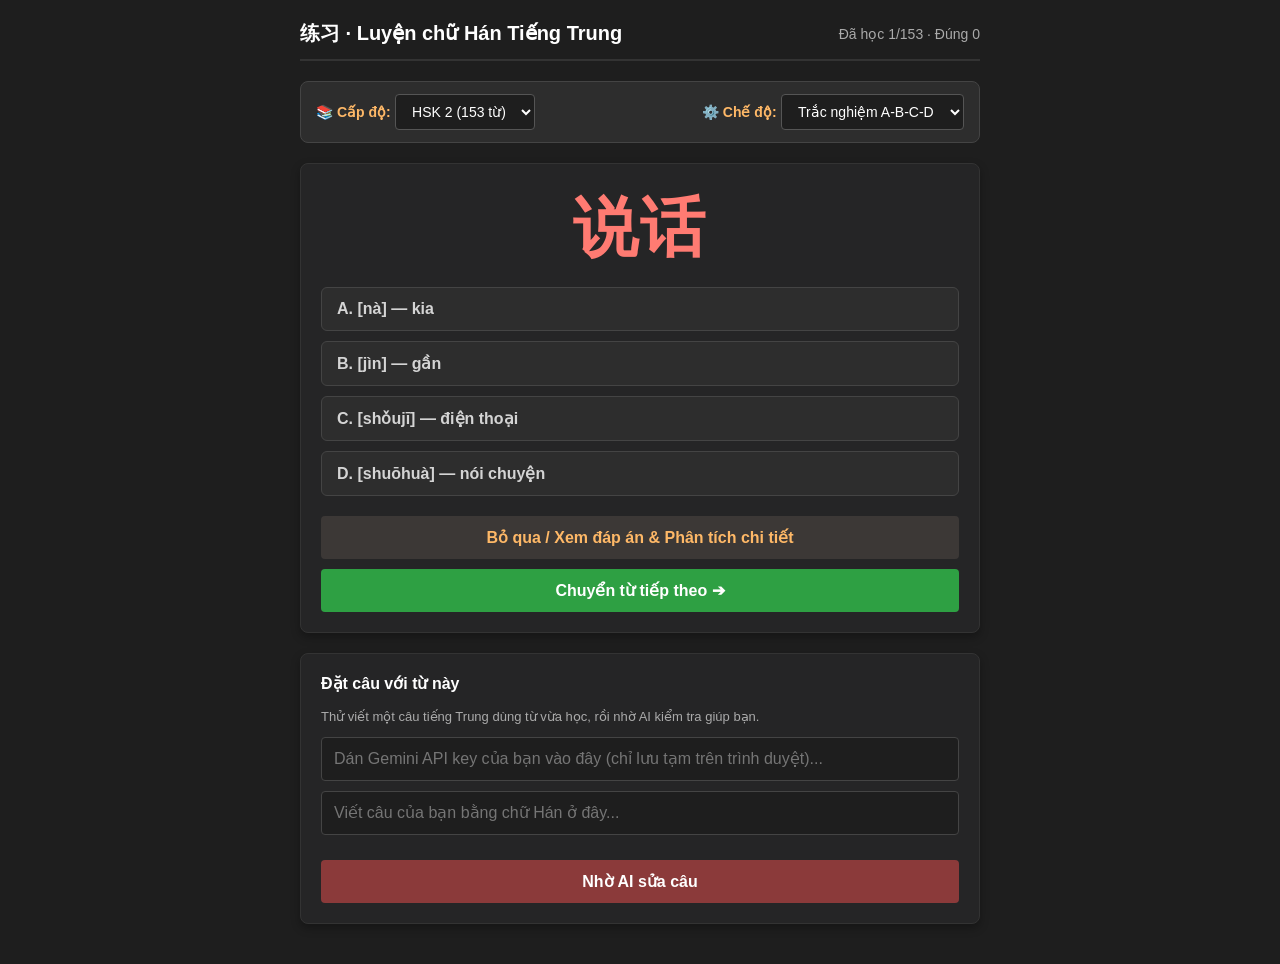
==== commit 37195cf6: "Update index.html" ====
--- a/index.html
+++ b/index.html
@@ -3,7 +3,7 @@
 <head>
     <meta charset="UTF-8">
     <meta name="viewport" content="width=device-width, initial-scale=1.0">
-    <title>Luyện chữ Hán HSK1 & HSK2</title>
+    <title>Luyện chữ Hán HSK1 & HSK2 - Trắc nghiệm & Gõ Pinyin</title>
     <style>
         body {
             font-family: Arial, sans-serif;
@@ -33,7 +33,7 @@
             font-size: 14px;
             color: #aaa;
         }
-        .level-select-container {
+        .settings-bar {
             background: #2d2d2d;
             padding: 12px 15px;
             border-radius: 8px;
@@ -42,19 +42,21 @@
             align-items: center;
             justify-content: space-between;
             border: 1px solid #444;
-        }
-        .level-select-container label {
+            gap: 10px;
+            flex-wrap: wrap;
+        }
+        .settings-bar label {
             font-weight: bold;
             color: #feb867;
-            font-size: 15px;
-        }
-        .level-select-container select {
+            font-size: 14px;
+        }
+        .settings-bar select {
             padding: 8px 12px;
             background-color: #1e1e1e;
             color: #fff;
             border: 1px solid #555;
             border-radius: 4px;
-            font-size: 15px;
+            font-size: 14px;
             cursor: pointer;
             outline: none;
         }
@@ -67,17 +69,19 @@
             border: 1px solid #333;
         }
         .hanzi-display {
-            font-size: 55px;
+            font-size: 65px;
             text-align: center;
             margin-bottom: 15px;
             color: #ff7b72;
             font-weight: bold;
             letter-spacing: 2px;
-            min-height: 70px;
+            min-height: 75px;
             display: flex;
             align-items: center;
             justify-content: center;
         }
+        
+        /* Giao diện cho chế độ gõ Pinyin */
         .input-group {
             display: flex;
             gap: 10px;
@@ -96,6 +100,41 @@
             border-color: #007acc;
             outline: none;
         }
+
+        /* Giao diện cho chế độ trắc nghiệm A-B-C-D */
+        .quiz-options {
+            display: flex;
+            flex-direction: column;
+            gap: 10px;
+            margin-bottom: 15px;
+        }
+        .quiz-btn {
+            background-color: #2d2d2d;
+            color: #d4d4d4;
+            border: 1px solid #444;
+            padding: 12px 15px;
+            text-align: left;
+            border-radius: 6px;
+            cursor: pointer;
+            font-size: 16px;
+            transition: all 0.2s;
+        }
+        .quiz-btn:hover:not(:disabled) {
+            background-color: #383838;
+            border-color: #007acc;
+            color: #fff;
+        }
+        .quiz-btn.correct {
+            background-color: #1b4332 !important;
+            border-color: #2d6a4f !important;
+            color: #95d5b2 !important;
+        }
+        .quiz-btn.incorrect {
+            background-color: #581c1c !important;
+            border-color: #7f1d1d !important;
+            color: #fca5a5 !important;
+        }
+
         button {
             padding: 12px 20px;
             border: none;
@@ -158,22 +197,41 @@
         <div class="stats" id="stats">Đã học 1/150 · Đúng 0</div>
     </div>
 
-    <!-- Thanh chọn cấp độ HSK -->
-    <div class="level-select-container">
-        <label for="levelSelect">📚 Chọn chương trình học:</label>
-        <select id="levelSelect" onchange="changeLevel()">
-            <option value="hsk1">HSK 1 (150 từ vựng chuẩn)</option>
-            <option value="hsk2" selected>HSK 2 (153 từ vựng chuẩn)</option>
-        </select>
+    <!-- Thanh cấu hình chọn cấp độ & chế độ học -->
+    <div class="settings-bar">
+        <div>
+            <label for="levelSelect">📚 Cấp độ:</label>
+            <select id="levelSelect" onchange="changeSettings()">
+                <option value="hsk1">HSK 1 (150 từ)</option>
+                <option value="hsk2" selected>HSK 2 (153 từ)</option>
+            </select>
+        </div>
+        <div>
+            <label for="modeSelect">⚙️ Chế độ:</label>
+            <select id="modeSelect" onchange="changeSettings()">
+                <option value="quiz" selected>Trắc nghiệm A-B-C-D</option>
+                <option value="input">Gõ Pinyin thủ công</option>
+            </select>
+        </div>
     </div>
 
     <!-- Thẻ học chữ Hán -->
     <div class="card-box">
         <div class="hanzi-display" id="hanziCard">字</div>
-        <div class="input-group">
-            <input type="text" id="pinyinInput" placeholder="Gõ pinyin (không cần dấu thanh), ấn Enter..." onkeypress="handleKeyPress(event)">
-            <button class="btn-check" onclick="checkAnswer()">Kiểm tra</button>
+
+        <!-- Khung chứa cho chế độ Trắc nghiệm A-B-C-D -->
+        <div id="quizContainer" class="quiz-options">
+            <!-- Các nút A, B, C, D sẽ được tạo tự động bằng JavaScript -->
         </div>
+
+        <!-- Khung chứa cho chế độ Gõ Pinyin -->
+        <div id="inputContainer" style="display: none;">
+            <div class="input-group">
+                <input type="text" id="pinyinInput" placeholder="Gõ pinyin (không dấu), ấn Enter..." onkeypress="handleKeyPress(event)">
+                <button class="btn-check" onclick="checkAnswerInput()">Kiểm tra</button>
+            </div>
+        </div>
+
         <button class="btn-skip" onclick="skipAndShowAnswer()">Bỏ qua / Xem đáp án & Phân tích chi tiết</button>
         <button class="btn-next" onclick="nextCard()">Chuyển từ tiếp theo ➔</button>
         <div class="result-message" id="resultMsg" style="display: none;"></div>
@@ -195,7 +253,7 @@
 </div>
 
 <script>
-    // 1. Dữ liệu 150 từ HSK1 chuẩn
+    // Dữ liệu HSK1 & HSK2 chuẩn
     const hsk1Data = [
         { hanzi: "爱", pinyinNoTone: "ai", pinyinTone: "ài", meaning: "yêu, thích", detail: "• Cấu tạo: Bộ mịch 💥 + bộ tâm 心.<br>• Mẹo nhớ: Yêu thương bằng cả trái tim (心)." },
         { hanzi: "八", pinyinNoTone: "ba", pinyinTone: "bā", meaning: "số 8", detail: "• Cấu tạo: Tượng hình hai nét phẩy ngửa ra hai bên." },
@@ -346,164 +404,163 @@
         { hanzi: "做", pinyinNoTone: "zuo", pinyinTone: "zuò", meaning: "làm", detail: "• Cấu tạo: 亻 (người) làm việc." }
     ];
 
-    // 2. Dữ liệu 153 từ HSK2 chuẩn
     const hsk2Data = [
-        { hanzi: "吧", pinyinNoTone: "ba", pinyinTone: "ba", meaning: "nhỉ, nhé (trợ từ)", detail: "• Cấu tạo: Gồm 口 (Bộ khẩu - miệng) + 巴 (chữ ba phát âm).<br>• Mẹo nhớ: Dùng cái <b>miệng (口)</b> nói câu đề nghị với âm <b>ba (巴)</b> ở cuối câu." },
-        { hanzi: "白", pinyinNoTone: "bai", pinyinTone: "bái", meaning: "trắng", detail: "• Cấu tạo: Biến thể từ mặt trời 日 có thêm một tia sáng.<br>• Mẹo nhớ: Ánh sáng ban ngày chói chang làm mọi vật trở nên <b>trắng (白)</b> sáng." },
-        { hanzi: "百", pinyinNoTone: "bai", pinyinTone: "bǎi", meaning: "trăm", detail: "• Cấu tạo: Gồm 一 (số một) nằm trên 白 (màu trắng).<br>• Mẹo nhớ: Một trăm điểm trắng tinh hoàn hảo." },
-        { hanzi: "帮助", pinyinNoTone: "bangzhu", pinyinTone: "bāngzhù", meaning: "giúp đỡ", detail: "• Cấu tạo: 帮 (bên trái là bộ khăn 巾, bên phải là cày ruộng) + 助 (chữ Đán + lực 力).<br>• Mẹo nhớ: Dùng <b>sức lực (力)</b> để <b>giúp đỡ (帮助)</b> người khác vượt qua khó khăn." },
-        { hanzi: "报纸", pinyinNoTone: "baozhi", pinyinTone: "bàozhǐ", meaning: "báo chí", detail: "• Cấu tạo: 报 (Bộ thủ 扌- tay báo tin) + 纸 (Bộ sợi tơ 纟 kết hợp chỉ giấy).<br>• Mẹo nhớ: Dùng tay cầm tờ <b>giấy (纸)</b> đưa tin tức <b>báo chí (报纸)</b>." },
-        { hanzi: "比", pinyinNoTone: "bi", pinyinTone: "bǐ", meaning: "so với", detail: "• Cấu tạo: Gồm hai người cùng quay mặt về một hướng.<br>• Mẹo nhớ: Hai người đứng song song để <b>so sánh (比)</b> chiều cao." },
-        { hanzi: "别", pinyinNoTone: "bie", pinyinTone: "bié", meaning: "đừng, khác", detail: "• Cấu tạo: Gồm 口 (miệng) + 刂 (con dao).<br>• Mẹo nhớ: Dùng <b>dao (刂)</b> cắt ngang để chia cắt, phân biệt cái <b>khác (别)</b> hoặc ra lệnh <b>đừng (别)</b> làm." },
-        { hanzi: "宾馆", pinyinNoTone: "binguan", pinyinTone: "bīnguǎn", meaning: "khách sạn", detail: "• Cấu tạo: 宾 (Mái nhà 宀 đón khách quý) + 馆 (Nhà ăn lớn 饣).<br>• Mẹo nhớ: Tòa nhà lớn có chỗ ngủ nghỉ cho khách du lịch gọi là <b>khách sạn (宾馆)</b>." },
-        { hanzi: "长", pinyinNoTone: "chang", pinyinTone: "cháng", meaning: "dài", detail: "• Cấu tạo: Tượng hình mái tóc dài của một người già hoặc con đường kéo dài.<br>• Mẹo nhớ: Nét kéo dài tượng trưng cho độ <b>dài (长)</b>." },
-        { hanzi: "唱歌", pinyinNoTone: "changge", pinyinTone: "chànggē", meaning: "ca hát", detail: "• Cấu tạo: 唱 (Bộ khẩu 口 - há miệng) + 歌 (Bộ khiếm 欠 - phát ra tiếng).<br>• Mẹo nhớ: Dùng cái <b>miệng (口)</b> để <b>hát ca (唱歌)</b>." },
-        { hanzi: "出", pinyinNoTone: "chu", pinyinTone: "chū", meaning: "ra", detail: "• Cấu tạo: Chân bước từ trong hang sâu đi ra ngoài.<br>• Mẹo nhớ: Từ trong nhà bước <b>ra (出)</b> ngoài sân." },
-        { hanzi: "穿", pinyinNoTone: "chuan", pinyinTone: "chuān", meaning: "mặc", detail: "• Cấu tạo: 穴 (cái hang) + 牙 (nha/xuyên qua).<br>• Mẹo nhớ: Xuyên qua hang động, hay là xỏ chân tay xuyên qua quần áo để <b>mặc (穿)</b>." },
-        { hanzi: "次", pinyinNoTone: "ci", pinyinTone: "cì", meaning: "lần", detail: "• Cấu tạo: 冫 (băng giá) + 欠 (há miệng thở).<br>• Mẹo nhớ: Lạnh thấu xương phải thở ra từng <b>lần (次)</b> một." },
-        { hanzi: "从", pinyinNoTone: "cong", pinyinTone: "cóng", meaning: "từ", detail: "• Cấu tạo: Hai người (人) đi nối đuôi nhau.<br>• Mẹo nhớ: Người đi sau đi theo người đi trước xuất phát <b>từ (从)</b> một điểm." },
-        { hanzi: "错", pinyinNoTone: "cuo", pinyinTone: "cuò", meaning: "sai", detail: "• Cấu tạo: 钅 (kim loại) + các bộ phận bên phải chỉ sự lệch lạc.<br>• Mẹo nhớ: Đồ kim loại đúc bị lỗi, bị <b>sai (错)</b> hỏng." },
-        { hanzi: "打篮球", pinyinNoTone: "dalanqiu", pinyinTone: "dǎ lánqiú", meaning: "đánh bóng rổ", detail: "• Cấu tạo: 打 (Tay 扌 đánh) + 篮 (Tre rổ ⺮) + 球 (Vua đá bóng 王).<br>• Mẹo nhớ: Dùng tay đánh quả bóng tròn vào rổ tre là chơi <b>bóng rổ (打篮球)</b>." },
-        { hanzi: "大家", pinyinNoTone: "dajia", pinyinTone: "dàjiā", meaning: "mọi người", detail: "• Cấu tạo: 大 (lớn) + 家 (Mái nhà 宀 có nhiều người trong gia đình).<br>• Mẹo nhớ: Cả một gia đình lớn tập hợp <b>mọi người (大家)</b> lại." },
-        { hanzi: "但是", pinyinNoTone: "danshi", pinyinTone: "dànshì", meaning: "nhưng mà", detail: "• Cấu tạo: 但 (Nhân đứng 亻) + 是 (Nhật 日 chính là).<br>• Mẹo nhớ: Ý nghĩa chuyển ý, tuy vậy <b>nhưng mà (但是)</b> vẫn thế." },
-        { hanzi: "到", pinyinNoTone: "dao", pinyinTone: "dào", meaning: "đến", detail: "• Cấu tạo: 刂 (con dao) + 至 (đích đến)." },
-        { hanzi: "得", pinyinNoTone: "de", pinyinTone: "de", meaning: "trợ từ kết cấu", detail: "• Cấu tạo: 彳 (bước chân) kết hợp chữ đắc đạt được." },
-        { hanzi: "等", pinyinNoTone: "deng", pinyinTone: "děng", meaning: "đợi, chờ", detail: "• Cấu tạo: ⺮ (tre) + 寸 (đơn vị tấc).<br>• Mẹo nhớ: Cầm thước tre đứng <b>đợi (等)</b> người." },
-        { hanzi: "弟弟", pinyinNoTone: "didi", pinyinTone: "dìdi", meaning: "em trai", detail: "• Cấu tạo: 弓 (cây cung) uốn lượn.<br>• Mẹo nhớ: Cậu em trai nghịch ngợm như cây cung." },
-        { hanzi: "第一", pinyinNoTone: "diyiyi", pinyinTone: "dì yī", meaning: "thứ nhất", detail: "• Cấu tạo: 第 (Thứ tự tre ⺮) + 一 (Số một).<br>• Mẹo nhớ: Vị trí <b>thứ nhất (第一)</b>." },
-        { hanzi: "懂", pinyinNoTone: "dong", pinyinTone: "dǒng", meaning: "hiểu", detail: "• Cấu tạo: 忄 (tấm lòng/trí tuệ) + chữ đổng.<br>• Mẹo nhớ: Dùng cái đầu và <b>tấm lòng (忄)</b> để thông suốt, thấu <b>hiểu (懂)</b> vấn đề." },
-        { hanzi: "对", pinyinNoTone: "dui", pinyinTone: "duì", meaning: "đối với, đúng", detail: "• Cấu tạo: 𠂉 kết hợp 寸.<br>• Mẹo nhớ: Hướng về phía đối phương là <b>đối với (对)</b>, làm chuẩn chỉnh là <b>đúng</b>." },
-        { hanzi: "房间", pinyinNoTone: "fangjian", pinyinTone: "fángjiān", meaning: "phòng", detail: "• Cấu tạo: 房 (Hộ 户 - cửa phòng) + 间 (Môn 门 - khung cửa lớn).<br>• Mẹo nhớ: Ngôi nhà chia thành nhiều khoảng không gian <b>phòng (房间)</b>." },
-        { hanzi: "非常", pinyinNoTone: "feichang", pinyinTone: "fēicháng", meaning: "vô cùng", detail: "• Cấu tạo: 非 (không bình thường) + 常 (thường xuyên).<br>• Mẹo nhớ: Vượt mức bình thường là <b>vô cùng, cực kỳ (非常)</b>." },
-        { hanzi: "服务员", pinyinNoTone: "fuwuyuan", pinyinTone: "fúwùyuán", meaning: "nhân viên phục vụ", detail: "• Cấu tạo: 服 (Áo) + 务 (Lực 力) + 员 (Nhân viên).<br>• Mẹo nhớ: Người dùng sức lao động <b>phục vụ (服务员)</b> khách hàng." },
-        { hanzi: "高", pinyinNoTone: "gao", pinyinTone: "gāo", meaning: "cao", detail: "• Cấu tạo: Tượng hình tòa tháp/lầu gác nhiều tầng cao vút." },
-        { hanzi: "告诉", pinyinNoTone: "gaosu", pinyinTone: "gàosù", meaning: "nói cho biết", detail: "• Cấu tạo: 告 (Trâu 牛 + Miệng 口) + 诉 (Ngôn 讠).<br>• Mẹo nhớ: Dùng lời nói <b>(讠)</b> để <b>thông báo, bảo (告诉)</b> cho người khác biết." },
-        { hanzi: "哥哥", pinyinNoTone: "gege", pinyinTone: "gēge", meaning: "anh trai", detail: "• Cấu tạo: Chữ 可 lặp lại 2 lần.<br>• Mẹo nhớ: Người anh trai đáng tin cậy." },
-        { hanzi: "给", pinyinNoTone: "gei", pinyinTone: "gěi", meaning: "cho, đưa", detail: "• Cấu tạo: 纟 (sợi tơ) + 合 (hợp lại).<br>• Mẹo nhớ: Cầm sợi tơ trao <b>cho (给)</b> người khác." },
-        { hanzi: "公共汽车", pinyinNoTone: "gonggongqiche", pinyinTone: "gōnggòng qìchē", meaning: "xe buýt", detail: "• Cấu tạo: 公 (chung) + 共 (cùng) + 汽 (hơi nước) + 车 (xe).<br>• Mẹo nhớ: Xe chạy bằng động cơ dùng chung cho công cộng là <b>xe buýt (公共汽车)</b>." },
-        { hanzi: "公司", pinyinNoTone: "gongsi", pinyinTone: "gōngsī", meaning: "công ty", detail: "• Cấu tạo: 公 (chung) + 司 (cơ quan quản lý).<br>• Mẹo nhớ: Nơi làm việc chung của tập thể gọi là <b>công ty (公司)</b>." },
-        { hanzi: "贵", pinyinNoTone: "gui", pinyinTone: "guì", meaning: "đắt, quý", detail: "• Cấu tạo: Phía dưới có chữ 贝 (vỏ sò/tiền tài cổ).<br>• Mẹo nhớ: Tốn nhiều tiền (贝) thì là đồ <b>đắt đỏ, quý giá (贵)</b>." },
-        { hanzi: "还", pinyinNoTone: "hai", pinyinTone: "hái", meaning: "còn, vẫn", detail: "• Cấu tạo: 辶 (bước đi) + 不 (không)." },
-        { hanzi: "孩子", pinyinNoTone: "haizi", pinyinTone: "háizi", meaning: "trẻ em", detail: "• Cấu tạo: 孩 (Trẻ) + 子 (con cái).<br>• Mẹo nhớ: Đứa trẻ con nhỏ tuổi là <b>hài tử (孩子)</b>." },
-        { hanzi: "好吃", pinyinNoTone: "haochi", pinyinTone: "hǎochī", meaning: "ngon", detail: "• Cấu tạo: 好 (Nữ + Tử - mẹ con tốt) + 吃 (Miệng ăn 口).<br>• Mẹo nhớ: Miệng ăn đồ ngon tuyệt." },
-        { hanzi: "黑", pinyinNoTone: "hei", pinyinTone: "hēi", meaning: "đen", detail: "• Cấu tạo: Tượng hình khói bếp bốc lên làm nhọ nồi đen kịt." },
-        { hanzi: "红", pinyinNoTone: "hong", pinyinTone: "hóng", meaning: "đỏ", detail: "• Cấu tạo: 纟 (sợi tơ) nhuộm màu <b>đỏ (红)</b> thắm." },
-        { hanzi: "机场", pinyinNoTone: "jichang", pinyinTone: "jīchǎng", meaning: "sân bay", detail: "• Cấu tạo: 机 (Gỗ làm máy bay 木) + 场 (Bãi đất 土).<br>• Mẹo nhớ: Bãi đất rộng lớn cho máy bay hạ cánh là <b>sân bay (机场)</b>." },
-        { hanzi: "鸡蛋", pinyinNoTone: "jidan", pinyinTone: "jīdàn", meaning: "trứng gà", detail: "• Cấu tạo: 鸡 (Con gà 鸟) + 蛋 (Lòng đỏ trứng 月).<br>• Mẹo nhớ: Quả trứng do con gà đẻ ra là <b>kê đản (鸡蛋)</b>." },
-        { hanzi: "件", pinyinNoTone: "jian", pinyinTone: "jiàn", meaning: "chiếc (lượng từ)", detail: "• Cấu tạo: 亻 (người) + 人 (người). Lượng từ đếm áo quần, sự việc." },
-        { hanzi: "教室", pinyinNoTone: "jiaoshi", pinyinTone: "jiàoshì", meaning: "phòng học", detail: "• Cấu tạo: 教 (Dạy học) + 室 (Phòng 宀).<br>• Mẹo nhớ: Ngôi nhà 宀 để thầy cô dạy học là <b>phòng học (教室)</b>." },
-        { hanzi: "姐姐", pinyinNoTone: "jiejie", pinyinTone: "jiějie", meaning: "chị gái", detail: "• Cấu tạo: Bộ nữ 女 chỉ phái nữ trong gia đình." },
-        { hanzi: "介绍", pinyinNoTone: "jieshao", pinyinTone: "jièshào", meaning: "giới thiệu", detail: "• Cấu tạo: 介 (nhân) + 绍 (tơ sợi 纟 kết nối giao lưu giữa mọi người)." },
-        { hanzi: "进", pinyinNoTone: "jin", pinyinTone: "jìn", meaning: "vào", detail: "• Cấu tạo: 辶 (bước chân di chuyển tiến lên phía trước)." },
-        { hanzi: "近", pinyinNoTone: "jin", pinyinTone: "jìn", meaning: "gần", detail: "• Cấu tạo: 辶 (khoảng cách cự ly gần)." },
-        { hanzi: "就", pinyinNoTone: "jiu", pinyinTone: "jiù", meaning: "thì, ngay", detail: "• Cấu tạo: 京 (kinh thành) + 曰 (nói)." },
-        { hanzi: "觉得", pinyinNoTone: "juede", pinyinTone: "juéde", meaning: "cảm thấy", detail: "• Cấu tạo: 觉 (Nhận thức 見) + 得 (Thu nhận 彳)." },
-        { hanzi: "咖啡", pinyinNoTone: "kafei", pinyinTone: "kāfēi", meaning: "cà phê", detail: "• Cấu tạo: Chữ mượn âm tiếng nước ngoài (có bộ khẩu 口)." },
-        { hanzi: "开始", pinyinNoTone: "kaishi", pinyinTone: "kāishǐ", meaning: "bắt đầu", detail: "• Cấu tạo: 开 (mở cửa 门) + 始 (khởi nguồn nữ 女).<br>• Mẹo nhớ: Mở cửa 门 để <b>bắt đầu (开始)</b> ngày mới." },
-        { hanzi: "考试", pinyinNoTone: "kaoshi", pinyinTone: "kǎoshì", meaning: "thi cử", detail: "• Cấu tạo: 考 (Kiểm tra) + 试 (Thử thách 讠).<br>• Mẹo nhớ: Dùng lời nói và bài làm 讠 để <b>thi cử (考试)</b>." },
-        { hanzi: "可能", pinyinNoTone: "keneng", pinyinTone: "kěnéng", meaning: "có thể", detail: "• Cấu tạo: 可 (được) + 能 (năng lực)." },
-        { hanzi: "可以", pinyinNoTone: "keyi", pinyinTone: "kěyǐ", meaning: "được", detail: "• Cấu tạo: 可 (được phép) + 以 (dùng)." },
-        { hanzi: "课", pinyinNoTone: "ke", pinyinTone: "kè", meaning: "bài học", detail: "• Cấu tạo: 讠 (lời nói của thầy cô giảng bài trên lớp)." },
-        { hanzi: "快", pinyinNoTone: "kuai", pinyinTone: "kuài", meaning: "nhanh, vui", detail: "• Cấu tạo: 忄 (tấm lòng) + chữ quyết.<br>• Mẹo nhớ: Tấm lòng vui vẻ, tốc độ <b>nhanh (快)</b>." },
-        { hanzi: "快乐", pinyinNoTone: "kuaile", pinyinTone: "kuàilè", meaning: "vui vẻ", detail: "• Cấu tạo: 快 (vui/nhanh) + 乐 (âm nhạc).<br>• Mẹo nhớ: Nghe nhạc thấy vui sướng <b>hạnh phúc (快乐)</b>." },
-        { hanzi: "累", pinyinNoTone: "lei", pinyinTone: "lèi", meaning: "mệt", detail: "• Cấu tạo: 田 (ruộng đồng) + 力 (sức lực).<br>• Mẹo nhớ: Ra đồng làm việc tốn sức <b>lực (力)</b> nên rất <b>mệt mỏi (累)</b>." },
-        { hanzi: "离", pinyinNoTone: "li", pinyinTone: "lí", meaning: "cách", detail: "• Cấu tạo: Chim bay rời khỏi tổ, chia cắt khoảng cách." },
+        { hanzi: "吧", pinyinNoTone: "ba", pinyinTone: "ba", meaning: "nhỉ, nhé (trợ từ)", detail: "• Cấu tạo: 口 (Miệng) + 巴.<br>• Mẹo nhớ: Dùng cái <b>miệng (口)</b> nói câu đề nghị với âm <b>ba (巴)</b>." },
+        { hanzi: "白", pinyinNoTone: "bai", pinyinTone: "bái", meaning: "trắng", detail: "• Cấu tạo: Biến thể từ mặt trời 日 có thêm tia sáng.<br>• Mẹo nhớ: Ánh sáng ban ngày làm mọi vật trở nên <b>trắng (白)</b> sáng." },
+        { hanzi: "百", pinyinNoTone: "bai", pinyinTone: "bǎi", meaning: "trăm", detail: "• Cấu tạo: 一 (một) + 白 (trắng)." },
+        { hanzi: "帮助", pinyinNoTone: "bangzhu", pinyinTone: "bāngzhù", meaning: "giúp đỡ", detail: "• Cấu tạo: 帮 + 助 (Lực 力).<br>• Mẹo nhớ: Dùng <b>sức lực (力)</b> để <b>giúp đỡ (帮助)</b> người khác." },
+        { hanzi: "报纸", pinyinNoTone: "baozhi", pinyinTone: "bàozhǐ", meaning: "báo chí", detail: "• Cấu tạo: 报 (Tay 扌) + 纸 (Giấy 纟)." },
+        { hanzi: "比", pinyinNoTone: "bi", pinyinTone: "bǐ", meaning: "so với", detail: "• Cấu tạo: Hai người đứng song song để <b>so sánh (比)</b>." },
+        { hanzi: "别", pinyinNoTone: "bie", pinyinTone: "bié", meaning: "đừng, khác", detail: "• Cấu tạo: 口 (miệng) + 刂 (dao)." },
+        { hanzi: "宾馆", pinyinNoTone: "binguan", pinyinTone: "bīnguǎn", meaning: "khách sạn", detail: "• Cấu tạo: 宾 (Mái nhà 宀 đón khách) + 馆." },
+        { hanzi: "长", pinyinNoTone: "chang", pinyinTone: "cháng", meaning: "dài", detail: "• Cấu tạo: Tượng hình mái tóc dài." },
+        { hanzi: "唱歌", pinyinNoTone: "changge", pinyinTone: "chànggē", meaning: "ca hát", detail: "• Cấu tạo: 唱 (Miệng 口) + 歌 (Phát ra tiếng)." },
+        { hanzi: "出", pinyinNoTone: "chu", pinyinTone: "chū", meaning: "ra", detail: "• Cấu tạo: Chân bước từ hang ra ngoài." },
+        { hanzi: "穿", pinyinNoTone: "chuan", pinyinTone: "chuān", meaning: "mặc", detail: "• Cấu tạo: 穴 (hang) + Xuyên qua quần áo." },
+        { hanzi: "次", pinyinNoTone: "ci", pinyinTone: "cì", meaning: "lần", detail: "• Cấu tạo: Lạnh thấu xương thở ra từng <b>lần (次)</b>." },
+        { hanzi: "从", pinyinNoTone: "cong", pinyinTone: "cóng", meaning: "từ", detail: "• Cấu tạo: Hai người đi nối đuôi nhau xuất phát <b>từ (从)</b>." },
+        { hanzi: "错", pinyinNoTone: "cuo", pinyinTone: "cuò", meaning: "sai", detail: "• Cấu tạo: 钅 (kim loại) đúc lỗi bị <b>sai (错)</b>." },
+        { hanzi: "打篮球", pinyinNoTone: "dalanqiu", pinyinTone: "dǎ lánqiú", meaning: "đánh bóng rổ", detail: "• Cấu tạo: 打 (Tay) + 篮 (Rổ) + 球 (Bóng)." },
+        { hanzi: "大家", pinyinNoTone: "dajia", pinyinTone: "dàjiā", meaning: "mọi người", detail: "• Cấu tạo: 大 (lớn) + 家 (Gia đình 宀)." },
+        { hanzi: "但是", pinyinNoTone: "danshi", pinyinTone: "dànshì", meaning: "nhưng mà", detail: "• Cấu tạo: Từ chuyển ý." },
+        { hanzi: "到", pinyinNoTone: "dao", pinyinTone: "dào", meaning: "đến", detail: "• Cấu tạo: 刂 + 至 (đích đến)." },
+        { hanzi: "得", pinyinNoTone: "de", pinyinTone: "de", meaning: "trợ từ kết cấu", detail: "• Cấu tạo: 彳 (bước chân)." },
+        { hanzi: "等", pinyinNoTone: "deng", pinyinTone: "děng", meaning: "đợi, chờ", detail: "• Cấu tạo: ⺮ (tre) + 寸." },
+        { hanzi: "弟弟", pinyinNoTone: "didi", pinyinTone: "dìdi", meaning: "em trai", detail: "• Cấu tạo: 弓 (cây cung)." },
+        { hanzi: "第一", pinyinNoTone: "diyiyi", pinyinTone: "dì yī", meaning: "thứ nhất", detail: "• Cấu tạo: 第 + 一." },
+        { hanzi: "懂", pinyinNoTone: "dong", pinyinTone: "dǒng", meaning: "hiểu", detail: "• Cấu tạo: 忄 (tấm lòng/trí tuệ) thấu <b>hiểu (懂)</b>." },
+        { hanzi: "对", pinyinNoTone: "dui", pinyinTone: "duì", meaning: "đối với, đúng", detail: "• Cấu tạo: Hướng về phía đối phương." },
+        { hanzi: "房间", pinyinNoTone: "fangjian", pinyinTone: "fángjiān", meaning: "phòng", detail: "• Cấu tạo: 房 (Cửa 户) + 间 (Môn 门)." },
+        { hanzi: "非常", pinyinNoTone: "feichang", pinyinTone: "fēicháng", meaning: "vô cùng", detail: "• Cấu tạo: Vượt mức bình thường là <b>vô cùng (非常)</b>." },
+        { hanzi: "服务员", pinyinNoTone: "fuwuyuan", pinyinTone: "fúwùyuán", meaning: "nhân viên phục vụ", detail: "• Cấu tạo: 服 + 务 (Lực) + 员." },
+        { hanzi: "高", pinyinNoTone: "gao", pinyinTone: "gāo", meaning: "cao", detail: "• Cấu tạo: Tượng hình tòa tháp cao." },
+        { hanzi: "告诉", pinyinNoTone: "gaosu", pinyinTone: "gàosù", meaning: "nói cho biết", detail: "• Cấu tạo: 告 (Trâu + Miệng) + 诉 (Ngôn 讠)." },
+        { hanzi: "哥哥", pinyinNoTone: "gege", pinyinTone: "gēge", meaning: "anh trai", detail: "• Cấu tạo: 可 lặp lại 2 lần." },
+        { hanzi: "给", pinyinNoTone: "gei", pinyinTone: "gěi", meaning: "cho, đưa", detail: "• Cấu tạo: 纟 (tơ) + 合." },
+        { hanzi: "公共汽车", pinyinNoTone: "gonggongqiche", pinyinTone: "gōnggòng qìchē", meaning: "xe buýt", detail: "• Cấu tạo: Công cộng + Xe hơi nước." },
+        { hanzi: "公司", pinyinNoTone: "gongsi", pinyinTone: "gōngsī", meaning: "công ty", detail: "• Cấu tạo: Công + Cơ quan quản lý." },
+        { hanzi: "贵", pinyinNoTone: "gui", pinyinTone: "guì", meaning: "đắt, quý", detail: "• Cấu tạo: Có chữ 贝 (tiền tài/vỏ sò) phía dưới." },
+        { hanzi: "还", pinyinNoTone: "hai", pinyinTone: "hái", meaning: "còn, vẫn", detail: "• Cấu tạo: 辶 + 不." },
+        { hanzi: "孩子", pinyinNoTone: "haizi", pinyinTone: "háizi", meaning: "trẻ em", detail: "• Cấu tạo: 孩 + 子." },
+        { hanzi: "好吃", pinyinNoTone: "haochi", pinyinTone: "hǎochī", meaning: "ngon", detail: "• Cấu tạo: 好 (Tốt) + 吃 (Miệng ăn)." },
+        { hanzi: "黑", pinyinNoTone: "hei", pinyinTone: "hēi", meaning: "đen", detail: "• Cấu tạo: Khói bếp bốc lên tạo muội <b>đen (黑)</b>." },
+        { hanzi: "红", pinyinNoTone: "hong", pinyinTone: "hóng", meaning: "đỏ", detail: "• Cấu tạo: 纟 (tơ) màu đỏ." },
+        { hanzi: "机场", pinyinNoTone: "jichang", pinyinTone: "jīchǎng", meaning: "sân bay", detail: "• Cấu tạo: 机 (Máy) + 场 (Bãi đất)." },
+        { hanzi: "鸡蛋", pinyinNoTone: "jidan", pinyinTone: "jīdàn", meaning: "trứng gà", detail: "• Cấu tạo: 鸡 (Gà) + 蛋 (Trứng)." },
+        { hanzi: "件", pinyinNoTone: "jian", pinyinTone: "jiàn", meaning: "chiếc (lượng từ)", detail: "• Cấu tạo: 亻 + 人." },
+        { hanzi: "教室", pinyinNoTone: "jiaoshi", pinyinTone: "jiàoshì", meaning: "phòng học", detail: "• Cấu tạo: 教 (Dạy) + 室 (Phòng)." },
+        { hanzi: "姐姐", pinyinNoTone: "jiejie", pinyinTone: "jiějie", meaning: "chị gái", detail: "• Cấu tạo: Bộ nữ 女." },
+        { hanzi: "介绍", pinyinNoTone: "jieshao", pinyinTone: "jièshào", meaning: "giới thiệu", detail: "• Cấu tạo: 介 + 绍 (Tơ sợi kết nối)." },
+        { hanzi: "进", pinyinNoTone: "jin", pinyinTone: "jìn", meaning: "vào", detail: "• Cấu tạo: 辶 (tiến lên)." },
+        { hanzi: "近", pinyinNoTone: "jin", pinyinTone: "jìn", meaning: "gần", detail: "• Cấu tạo: 辶 (cự ly gần)." },
+        { hanzi: "就", pinyinNoTone: "jiu", pinyinTone: "jiù", meaning: "thì, ngay", detail: "• Cấu tạo: 京 + 曰." },
+        { hanzi: "觉得", pinyinNoTone: "juede", pinyinTone: "juéde", meaning: "cảm thấy", detail: "• Cấu tạo: 觉 + 得." },
+        { hanzi: "咖啡", pinyinNoTone: "kafei", pinyinTone: "kāfēi", meaning: "cà phê", detail: "• Cấu tạo: Phiên âm nước ngoài." },
+        { hanzi: "开始", pinyinNoTone: "kaishi", pinyinTone: "kāishǐ", meaning: "bắt đầu", detail: "• Cấu tạo: 开 (Mở 门) + 始." },
+        { hanzi: "考试", pinyinNoTone: "kaoshi", pinyinTone: "kǎoshì", meaning: "thi cử", detail: "• Cấu tạo: 考 + 试 (Thử thách)." },
+        { hanzi: "可能", pinyinNoTone: "keneng", pinyinTone: "kěnéng", meaning: "có thể", detail: "• Cấu tạo: 可 + 能." },
+        { hanzi: "可以", pinyinNoTone: "keyi", pinyinTone: "kěyǐ", meaning: "được", detail: "• Cấu tạo: Có thể, được phép." },
+        { hanzi: "课", pinyinNoTone: "ke", pinyinTone: "kè", meaning: "bài học", detail: "• Cấu tạo: 讠 (lời giảng)." },
+        { hanzi: "快", pinyinNoTone: "kuai", pinyinTone: "kuài", meaning: "nhanh, vui", detail: "• Cấu tạo: 忄 (tấm lòng) vui vẻ, <b>nhanh (快)</b>." },
+        { hanzi: "快乐", pinyinNoTone: "kuaile", pinyinTone: "kuàilè", meaning: "vui vẻ", detail: "• Cấu tạo: 快 + 乐 (nhạc)." },
+        { hanzi: "累", pinyinNoTone: "lei", pinyinTone: "lèi", meaning: "mệt", detail: "• Cấu tạo: 田 + 力 (tốn sức làm việc nên <b>mệt (累)</b>)." },
+        { hanzi: "离", pinyinNoTone: "li", pinyinTone: "lí", meaning: "cách", detail: "• Cấu tạo: Chim bay rời khỏi tổ." },
         { hanzi: "两", pinyinNoTone: "liang", pinyinTone: "liǎng", meaning: "hai", detail: "• Cấu tạo: Số lượng cặp đôi." },
-        { hanzi: "零", pinyinNoTone: "ling", pinyinTone: "líng", meaning: "số 0", detail: "• Cấu tạo: 雨 (mưa rơi lất phất từng hạt như số 0)." },
+        { hanzi: "零", pinyinNoTone: "ling", pinyinTone: "líng", meaning: "số 0", detail: "• Cấu tạo: 雨 (mưa rơi lất phất như số 0)." },
         { hanzi: "路", pinyinNoTone: "lu", pinyinTone: "lù", meaning: "đường", detail: "• Cấu tạo: 足 (chân đi trên <b>đường (路)</b>)." },
-        { hanzi: "旅游", pinyinNoTone: "lvyou", pinyinTone: "lǚyóu", meaning: "du lịch", detail: "• Cấu tạo: 旅 (Đoàn người đi xa 方) + 游 (Nước 氵).<br>• Mẹo nhớ: Xách balo đi chơi xa ngắm sông nước là <b>du lịch (旅游)</b>." },
-        { hanzi: "卖", pinyinNoTone: "mai", pinyinTone: "mài", meaning: "bán", detail: "• Cấu tạo: 十 (thập) + 出 (ra). Đem hàng ra <b>bán (卖)</b>." },
-        { hanzi: "慢", pinyinNoTone: "man", pinyinTone: "màn", meaning: "chậm", detail: "• Cấu tạo: 忄 (tâm trạng thong thả, từ tốn)." },
-        { hanzi: "忙", pinyinNoTone: "mang", pinyinTone: "máng", meaning: "bận", detail: "• Cấu tạo: 忄 (tâm trí) + chữ vong.<br>• Mẹo nhớ: Việc nhiều ngập đầu làm tâm trí bận rộn tất bật." },
-        { hanzi: "每", pinyinNoTone: "mei", pinyinTone: "měi", meaning: "mỗi", detail: "• Cấu tạo: Bộ mẫu 母 (người mẹ luôn chăm chút từng chút một)." },
-        { hanzi: "妹妹", pinyinNoTone: "meimei", pinyinTone: "mèimei", meaning: "em gái", detail: "• Cấu tạo: 女 (nữ) + 未 (chưa lớn)." },
-        { hanzi: "门", pinyinNoTone: "men", pinyinTone: "mén", meaning: "cửa", detail: "• Cấu tạo: Tượng hình hai cánh cửa mở ra." },
-        { hanzi: "米饭", pinyinNoTone: "mifan", pinyinTone: "mǐfàn", meaning: "cơm", detail: "• Cấu tạo: 米 (hạt gạo) + 饭 (thức ăn nấu chín 饣).<br>• Mẹo nhớ: Hạt gạo nấu chín thành <b>cơm (米饭)</b>." },
-        { hanzi: "明天", pinyinNoTone: "mingtian", pinyinTone: "míngtiān", meaning: "ngày mai", detail: "• Cấu tạo: 日 (mặt trời) + 月 (mặt trăng chiếu sáng ngày mới)." },
-        { hanzi: "名字", pinyinNoTone: "mingzi", pinyinTone: "míngzi", meaning: "tên", detail: "• Cấu tạo: 名 (Dùng miệng gọi 口) + 子 (tên riêng)." },
-        { hanzi: "拿", pinyinNoTone: "na", pinyinTone: "ná", meaning: "cầm, lấy", detail: "• Cấu tạo: Hợp hai bàn tay lại để <b>cầm nắm (拿)</b> đồ vật." },
-        { hanzi: "哪", pinyinNoTone: "na", pinyinTone: "nǎ", meaning: "nào", detail: "• Cấu tạo: 口 (miệng hỏi) + 那 (kia)." },
-        { hanzi: "那", pinyinNoTone: "na", pinyinTone: "nà", meaning: "kia", detail: "• Cấu tạo: Chỉ vùng đất phía xa." },
-        { hanzi: "呢", pinyinNoTone: "ne", pinyinTone: "ne", meaning: "nhỉ", detail: "• Cấu tạo: 口 (trợ từ ngữ khí ở cuối câu hỏi)." },
-        { hanzi: "能", pinyinNoTone: "neng", pinyinTone: "néng", meaning: "có thể", detail: "• Cấu tạo: Biểu thị sức mạnh năng lực." },
-        { hanzi: "你", pinyinNoTone: "ni", pinyinTone: "nǐ", meaning: "bạn", detail: "• Cấu tạo: 亻 (người) + 尔 (bạn)." },
-        { hanzi: "年", pinyinNoTone: "nian", pinyinTone: "nián", meaning: "năm", detail: "• Cấu tạo: Mùa màng thu hoạch lúa gạo trong <b>năm (年)</b>." },
-        { hanzi: "您", pinyinNoTone: "nin", pinyinTone: "nín", meaning: "ngài", detail: "• Cấu tạo: Bạn (你) thêm tấm lòng kính trọng (心) ở dưới thành <b>ngài (您)</b>." },
-        { hanzi: "牛奶", pinyinNoTone: "niunai", pinyinTone: "niúnǎi", meaning: "sữa bò", detail: "• Cấu tạo: 牛 (con bò) + 奶 (sữa mẹ/động vật cái).<br>• Mẹo nhớ: Sữa vắt từ con bò là <b>sữa bò (牛奶)</b>." },
-        { hanzi: "女", pinyinNoTone: "nu", pinyinTone: "nǚ", meaning: "nữ", detail: "• Cấu tạo: Tượng hình người phụ nữ." },
-        { hanzi: "旁边", pinyinNoTone: "pangbian", pinyinTone: "pángbiān", meaning: "bên cạnh", detail: "• Cấu tạo: 旁 (phương hướng) + 边 (lề đường 辶)." },
-        { hanzi: "跑步", pinyinNoTone: "paobu", pinyinTone: "pǎobù", meaning: "chạy bộ", detail: "• Cấu tạo: 跑 (Chân 足 kết hợp bao 包) + 步 (Bước chân 止).<br>• Mẹo nhớ: Dùng đôi <b>chân (足)</b> mang theo cơ thể chuyển động nhanh là <b>chạy bộ (跑步)</b>." },
-        { hanzi: "便宜", pinyinNoTone: "pianyiyi", pinyinTone: "piányi", meaning: "rẻ", detail: "• Cấu tạo: Đồ vật thuận lợi, giá trị thấp." },
-        { hanzi: "票", pinyinNoTone: "piao", pinyinTone: "piào", meaning: "vé", detail: "• Cấu tạo: Giấy tờ chứng nhận, vé tàu xe." },
-        { hanzi: "妻子", pinyinNoTone: "qizi", pinyinTone: "qīzi", meaning: "vợ", detail: "• Cấu tạo: 妻 (phụ nữ quét nhà) + 子 (con cái)." },
-        { hanzi: "起床", pinyinNoTone: "qichuang", pinyinTone: "qǐchuáng", meaning: "thức dậy", detail: "• Cấu tạo: 起 (Chân đứng dậy 足) + 床 (Cái giường 广).<br>• Mẹo nhớ: Từ trên <b>giường (床)</b> vùng dậy <b>thức dậy (起床)</b>." },
-        { hanzi: "千", pinyinNoTone: "qian", pinyinTone: "qiān", meaning: "nghìn", detail: "• Cấu tạo: 十 kết hợp nét phẩy chỉ số 1000." },
-        { hanzi: "铅笔", pinyinNoTone: "qianbi", pinyinTone: "qiānbǐ", meaning: "bút chì", detail: "• Cấu tạo: 铅 (Kim loại chì 钅) + 笔 (Cán tre ⺮).<br>• Mẹo nhớ: Cây bút có lõi bằng kim loại chì viết vẽ là <b>bút chì (铅笔)</b>." },
-        { hanzi: "晴", pinyinNoTone: "qing", pinyinTone: "qíng", meaning: "nắng", detail: "• Cấu tạo: 日 (mặt trời) chiếu sáng tạnh ráo trong xanh." },
-        { hanzi: "去年", pinyinNoTone: "qunian", pinyinTone: "qùnián", meaning: "năm ngoái", detail: "• Cấu tạo: 去 (đã qua) + 年 (năm)." },
-        { hanzi: "让", pinyinNoTone: "rang", pinyinTone: "ràng", meaning: "nhường", detail: "• Cấu tạo: 讠 (lời nói nhường nhịn, sai bảo)." },
+        { hanzi: "旅游", pinyinNoTone: "lvyou", pinyinTone: "lǚyóu", meaning: "du lịch", detail: "• Cấu tạo: 旅 (Đi xa) + 游 (Nước)." },
+        { hanzi: "卖", pinyinNoTone: "mai", pinyinTone: "mài", meaning: "bán", detail: "• Cấu tạo: 十 + 出 (đem ra bán)." },
+        { hanzi: "慢", pinyinNoTone: "man", pinyinTone: "màn", meaning: "chậm", detail: "• Cấu tạo: 忄 (tâm trạng thong thả)." },
+        { hanzi: "忙", pinyinNoTone: "mang", pinyinTone: "máng", meaning: "bận", detail: "• Cấu tạo: 忄 + vong (việc ngập đầu nên <b>bận (忙)</b>)." },
+        { hanzi: "每", pinyinNoTone: "mei", pinyinTone: "měi", meaning: "mỗi", detail: "• Cấu tạo: Mẹ 母 chăm chút từng cái." },
+        { hanzi: "妹妹", pinyinNoTone: "meimei", pinyinTone: "mèimei", meaning: "em gái", detail: "• Cấu tạo: 女 + 未 (chưa lớn)." },
+        { hanzi: "门", pinyinNoTone: "men", pinyinTone: "mén", meaning: "cửa", detail: "• Cấu tạo: Tượng hình cánh cửa." },
+        { hanzi: "米饭", pinyinNoTone: "mifan", pinyinTone: "mǐfàn", meaning: "cơm", detail: "• Cấu tạo: 米 (gạo) + 饭 (thức ăn)." },
+        { hanzi: "明天", pinyinNoTone: "mingtian", pinyinTone: "míngtiān", meaning: "ngày mai", detail: "• Cấu tạo: 日 + 月." },
+        { hanzi: "名字", pinyinNoTone: "mingzi", pinyinTone: "míngzi", meaning: "tên", detail: "• Cấu tạo: 名 (Miệng gọi) + 子." },
+        { hanzi: "拿", pinyinNoTone: "na", pinyinTone: "ná", meaning: "cầm, lấy", detail: "• Cấu tạo: Hợp hai tay để <b>cầm (拿)</b>." },
+        { hanzi: "哪", pinyinNoTone: "na", pinyinTone: "nǎ", meaning: "nào", detail: "• Cấu tạo: 口 + 那." },
+        { hanzi: "那", pinyinNoTone: "na", pinyinTone: "nà", meaning: "kia", detail: "• Cấu tạo: Vùng đất phía xa." },
+        { hanzi: "呢", pinyinNoTone: "ne", pinyinTone: "ne", meaning: "nhỉ", detail: "• Cấu tạo: Trợ từ cuối câu." },
+        { hanzi: "能", pinyinNoTone: "neng", pinyinTone: "néng", meaning: "có thể", detail: "• Cấu tạo: Năng lực, sức mạnh." },
+        { hanzi: "你", pinyinNoTone: "ni", pinyinTone: "nǐ", meaning: "bạn", detail: "• Cấu tạo: 亻 + 尔." },
+        { hanzi: "年", pinyinNoTone: "nian", pinyinTone: "nián", meaning: "năm", detail: "• Cấu tạo: Mùa màng thu hoạch lúa." },
+        { hanzi: "您", pinyinNoTone: "nin", pinyinTone: "nín", meaning: "ngài", detail: "• Cấu tạo: Bạn (你) thêm tâm (心) kính trọng." },
+        { hanzi: "牛奶", pinyinNoTone: "niunai", pinyinTone: "niúnǎi", meaning: "sữa bò", detail: "• Cấu tạo: 牛 (bò) + 奶 (sữa)." },
+        { hanzi: "女", pinyinNoTone: "nu", pinyinTone: "nǚ", meaning: "nữ", detail: "• Cấu tạo: Tượng hình phụ nữ." },
+        { hanzi: "旁边", pinyinNoTone: "pangbian", pinyinTone: "pángbiān", meaning: "bên cạnh", detail: "• Cấu tạo: 旁 + 边." },
+        { hanzi: "跑步", pinyinNoTone: "paobu", pinyinTone: "pǎobù", meaning: "chạy bộ", detail: "• Cấu tạo: 跑 (Chân 足 + Bao) + 步 (Bước chân)." },
+        { hanzi: "便宜", pinyinNoTone: "pianyiyi", pinyinTone: "piányi", meaning: "rẻ", detail: "• Cấu tạo: Giá trị thấp." },
+        { hanzi: "票", pinyinNoTone: "piao", pinyinTone: "piào", meaning: "vé", detail: "• Cấu tạo: Giấy tờ chứng nhận." },
+        { hanzi: "妻子", pinyinNoTone: "qizi", pinyinTone: "qīzi", meaning: "vợ", detail: "• Cấu tạo: 妻 + 子." },
+        { hanzi: "起床", pinyinNoTone: "qichuang", pinyinTone: "qǐchuáng", meaning: "thức dậy", detail: "• Cấu tạo: 起 (Đứng dậy) + 床 (Giường)." },
+        { hanzi: "千", pinyinNoTone: "qian", pinyinTone: "qiān", meaning: "nghìn", detail: "• Cấu tạo: Số 1000." },
+        { hanzi: "铅笔", pinyinNoTone: "qianbi", pinyinTone: "qiānbǐ", meaning: "bút chì", detail: "• Cấu tạo: 铅 (Chì) + 笔 (Bút)." },
+        { hanzi: "晴", pinyinNoTone: "qing", pinyinTone: "qíng", meaning: "nắng", detail: "• Cấu tạo: 日 (mặt trời) chiếu sáng trong xanh." },
+        { hanzi: "去年", pinyinNoTone: "qunian", pinyinTone: "qùnián", meaning: "năm ngoái", detail: "• Cấu tạo: 去 (đã qua) + 年." },
+        { hanzi: "让", pinyinNoTone: "rang", pinyinTone: "ràng", meaning: "nhường", detail: "• Cấu tạo: 讠 (lời nói)." },
         { hanzi: "日", pinyinNoTone: "ri", pinyinTone: "rì", meaning: "ngày", detail: "• Cấu tạo: Tượng hình mặt trời." },
-        { hanzi: "上班", pinyinNoTone: "shangban", pinyinTone: "shàngbān", meaning: "đi làm", detail: "• Cấu tạo: 上 (trên) + 班 (ca làm việc ngọc 玉)." },
-        { hanzi: "身体", pinyinNoTone: "shenti", pinyinTone: "shēntǐ", meaning: "sức khỏe", detail: "• Cấu tạo: 身 (thân thể) + 体 (nhân 亻 + mộc 木)." },
-        { hanzi: "生病", pinyinNoTone: "shengbing", pinyinTone: "shēngbìng", meaning: "ốm", detail: "• Cấu tạo: 生 (sinh ra) + 病 (Bệnh tật nằm liệt giường 疒).<br>• Mẹo nhớ: Mắc căn bệnh đau <b>ốm (生病)</b>." },
-        { hanzi: "生日", pinyinNoTone: "shengri", pinyinTone: "shēngrì", meaning: "sinh nhật", detail: "• Cấu tạo: 生 (sinh) + 日 (ngày). Ngày sinh ra đời." },
-        { hanzi: "时间", pinyinNoTone: "shijian", pinyinTone: "shíjiān", meaning: "thời gian", detail: "• Cấu tạo: 时 (Nhật 日) + 间 (Môn 门)." },
-        { hanzi: "事情", pinyinNoTone: "shiqing", pinyinTone: "shìqing", meaning: "sự việc", detail: "• Cấu tạo: 事 (Công việc) + 情 (Tình huống 忄)." },
-        { hanzi: "手表", pinyinNoTone: "shoubiao", pinyinTone: "shǒubiǎo", meaning: "đồng hồ", detail: "• Cấu tạo: 手 (Tay) + 表 (Hiển thị bên ngoài). Đeo ở tay." },
-        { hanzi: "手机", pinyinNoTone: "shouji", pinyinTone: "shǒujī", meaning: "điện thoại", detail: "• Cấu tạo: 手 (Cầm tay) + 机 (Máy móc).<br>• Mẹo nhớ: Cỗ máy cầm trên tay là <b>điện thoại (手机)</b>." },
-        { hanzi: "说话", pinyinNoTone: "shuohua", pinyinTone: "shuōhuà", meaning: "nói chuyện", detail: "• Cấu tạo: 说 (Nói 讠) + 话 (Lời nói 讠).<br>• Mẹo nhớ: Dùng miệng phát ra lời nói <b>(说话)</b>." },
-        { hanzi: "送", pinyinNoTone: "song", pinyinTone: "sòng", meaning: "tặng", detail: "• Cấu tạo: 辶 (Đem đồ tiễn đưa hoặc <b>tặng (送)</b> cho người khác)." },
-        { hanzi: "所以", pinyinNoTone: "suoyi", pinyinTone: "suǒyǐ", meaning: "cho nên", detail: "• Cấu tạo: 所 + 以 (do đó, vì thế)." },
-        { hanzi: "它", pinyinNoTone: "ta", pinyinTone: "tā", meaning: "nó", detail: "• Cấu tạo: Đại từ chỉ đồ vật, động vật." },
-        { hanzi: "踢足球", pinyinNoTone: "tizuqiu", pinyinTone: "tī zúqiú", meaning: "đá bóng", detail: "• Cấu tạo: 踢 (Chân đá 足) + 足 (Chân) + 球 (Bóng).<br>• Mẹo nhớ: Dùng <b>chân (足)</b> đá quả bóng là chơi <b>đá bóng (踢足球)</b>." },
-        { hanzi: "题", pinyinNoTone: "ti", pinyinTone: "tí", meaning: "đề thi", detail: "• Cấu tạo: Đề mục câu hỏi kiểm tra." },
-        { hanzi: "跳舞", pinyinNoTone: "tiaowu", pinyinTone: "tiàowǔ", meaning: "múa", detail: "• Cấu tạo: 跳 (Nhảy bằng chân 足) + 舞 (Múa 夕).<br>• Mẹo nhớ: Vừa nhún nhảy vừa <b>múa hát (跳舞)</b>." },
-        { hanzi: "外", pinyinNoTone: "wai", pinyinTone: "wài", meaning: "ngoài", detail: "• Cấu tạo: 夕 (tối) + 卜 (bói). Bên ngoài." },
-        { hanzi: "玩", pinyinNoTone: "wan", pinyinTone: "wán", meaning: "chơi", detail: "• Cấu tạo: Vương 王 + nguyên. Vui đùa giải trí." },
-        { hanzi: "晚上", pinyinNoTone: "wangshang", pinyinTone: "wǎnshang", meaning: "tối", detail: "• Cấu tạo: 晚 (Mặt trời lặn 日) + 上 (đầu buổi tối)." },
-        { hanzi: "问", pinyinNoTone: "wen", pinyinTone: "wèn", meaning: "hỏi", detail: "• Cấu tạo: 门 (Đứng ở cửa 门 gõ hỏi thăm)." },
-        { hanzi: "问题", pinyinNoTone: "wenti", pinyinTone: "wèntí", meaning: "vấn đề", detail: "• Cấu tạo: 问 (Hỏi) + 题 (Câu hỏi). Thắc mắc cần giải đáp." },
-        { hanzi: "西瓜", pinyinNoTone: "xigua", pinyinTone: "xīguā", meaning: "dưa hấu", detail: "• Cấu tạo: 西 (Tây) + 瓜 (Quả dưa 瓜).<br>• Mẹo nhớ: Loại quả lớn có sọc xanh đỏ ngọt mát là <b>dưa hấu (西瓜)</b>." },
-        { hanzi: "希望", pinyinNoTone: "xiwang", pinyinTone: "xīwàng", meaning: "hy vọng", detail: "• Cấu tạo: 希 + 望 (Trông ngóng ánh trăng 月 mong mỏi)." },
-        { hanzi: "洗", pinyinNoTone: "xi", pinyinTone: "xǐ", meaning: "rửa", detail: "• Cấu tạo: 氵 (Nước dùng để rửa tay chân sạch sẽ)." },
-        { hanzi: "向", pinyinNoTone: "xiang", pinyinTone: "xiàng", meaning: "hướng về", detail: "• Cấu tạo: Ô cửa sổ hướng về ánh sáng mặt trời." },
-        { hanzi: "小时", pinyinNoTone: "xiaoshi", pinyinTone: "xiǎoshí", meaning: "tiếng (giờ)", detail: "• Cấu tạo: 小 (nhỏ) + 时 (thời gian ngắn)." },
-        { hanzi: "笑", pinyinNoTone: "xiao", pinyinTone: "xiào", meaning: "cười", detail: "• Cấu tạo: Vui vẻ tươi <b>cười (笑)</b> hớn hở." },
-        { hanzi: "新", pinyinNoTone: "xin", pinyinTone: "xīn", meaning: "mới", detail: "• Cấu tạo: 斤 (rìu chặt củi tươi mới đốn hạ)." },
-        { hanzi: "姓", pinyinNoTone: "xing", pinyinTone: "xìng", meaning: "họ", detail: "• Cấu tạo: 女 (nữ) + 生 (sinh ra mang dòng họ tổ tiên)." },
-        { hanzi: "休息", pinyinNoTone: "xiuxi", pinyinTone: "xiūxi", meaning: "nghỉ ngơi", detail: "• Cấu tạo: 休 (Người 亻 dựa vào cây mộc 木) + 息 (tâm).<br>• Mẹo nhớ: Dừng chân dựa lưng vào gốc cây để <b>nghỉ ngơi (休息)</b>." },
-        { hanzi: "雪", pinyinNoTone: "xue", pinyinTone: "xuě", meaning: "tuyết", detail: "• Cấu tạo: 雨 (Mưa đông giá rét hóa thành <b>tuyết (雪)</b> trắng)." },
-        { hanzi: "颜色", pinyinNoTone: "yanse", pinyinTone: "yánsè", meaning: "màu sắc", detail: "• Cấu tạo: 颜 (Khuôn mặt) + 色 (Biểu cảm màu sắc)." },
-        { hanzi: "眼睛", pinyinNoTone: "yanjing", pinyinTone: "yǎnjīng", meaning: "mắt", detail: "• Cấu tạo: 眼 (Mắt 目) + 睛 (Tròng đen mắt 目).<br>• Mẹo nhớ: Cơ quan thị giác giúp nhìn ngắm là <b>mắt (眼睛)</b>." },
-        { hanzi: "羊肉", pinyinNoTone: "yangrou", pinyinTone: "yángròu", meaning: "thịt dê", detail: "• Cấu tạo: 羊 (Con dê 羊) + 肉 (Thịt 肉).<br>• Mẹo nhớ: Món thịt từ con dê là <b>thịt dê (羊肉)</b>." },
-        { hanzi: "药", pinyinNoTone: "yao", pinyinTone: "yào", meaning: "thuốc", detail: "• Cấu tạo: 艹 (Thảo mộc, rễ cây cỏ làm <b>thuốc (药)</b> chữa bệnh)." },
-        { hanzi: "要", pinyinNoTone: "yao", pinyinTone: "yào", meaning: "muốn", detail: "• Cấu tạo: 西 + 女 (Cầu mong nhu cầu mong muốn)." },
-        { hanzi: "也", pinyinNoTone: "ye", pinyinTone: "yě", meaning: "cũng", detail: "• Cấu tạo: Biểu thị ý nghĩa tương tự." },
-        { hanzi: "阴", pinyinNoTone: "yin", pinyinTone: "yīn", meaning: "âm u", detail: "• Cấu tạo: 阝 (vùng đất) + mây mù che khuất mặt trời âm u." },
-        { hanzi: "เพราะ", pinyinNoTone: "yinwei", pinyinTone: "yīnwèi", meaning: "bởi vì", detail: "• Cấu tạo: 因 (vây quanh 囗) + 为 (nguyên nhân)." },
-        { hanzi: "游泳", pinyinNoTone: "youyong", pinyinTone: "yóuyǒng", meaning: "bơi lội", detail: "• Cấu tạo: 游 (Nước 氵) + 泳 (Vẫy vùng dưới nước 氵).<br>• Mẹo nhớ: Vẫy vùng bơi lội dưới làn nước." },
-        { hanzi: "右边", pinyinNoTone: "youbian", pinyinTone: "yòubian", meaning: "bên phải", detail: "• Cấu tạo: 右 (Tay phải) + 边 (Lề đường 辶)." },
-        { hanzi: "鱼", pinyinNoTone: "yu", pinyinTone: "yú", meaning: "cá", detail: "• Cấu tạo: Tượng hình con cá có đầu, thân và vảy." },
-        { hanzi: "元", pinyinNoTone: "yuan", pinyinTone: "yuán", meaning: "tệ (đồng)", detail: "• Cấu tạo: Nhân 亻 + nhị 二 (đứng đầu, tiền tệ đơn vị)." },
-        { hanzi: "远", pinyinNoTone: "yuan", pinyinTone: "yuǎn", meaning: "xa", detail: "• Cấu tạo: 辶 (Đường đi xa xôi cách trở)." },
-        { hanzi: "运动", pinyinNoTone: "yundong", pinyinTone: "yùndòng", meaning: "vận động", detail: "• Cấu tạo: 运 (Chuyển động 辶) + 动 (Dùng sức lực 力).<br>• Mẹo nhớ: Chạy nhảy dùng sức vận động thể thao." },
-        { hanzi: "再", pinyinNoTone: "zai", pinyinTone: "zài", meaning: "lại", detail: "• Cấu tạo: Lặp lại hành động lần nữa." },
-        { hanzi: "早上", pinyinNoTone: "zaoshang", pinyinTone: "zǎoshang", meaning: "sáng", detail: "• Cấu tạo: 日 (mặt trời) + 十 (mặt trời vừa ló dạng ban mai)." },
-        { hanzi: "张", pinyinNoTone: "zhang", pinyinTone: "zhāng", meaning: "tấm", detail: "• Cấu tạo: 弓 (cây cung) + 长 (giương cung ra để bắn)." },
-        { hanzi: "丈夫", pinyinNoTone: "zhangfu", pinyinTone: "zhàngfu", meaning: "chồng", detail: "• Cấu tạo: 丈 (đàn ông trưởng thành 大) + 夫 (đại 大)." },
-        { hanzi: "找", pinyinNoTone: "zhao", pinyinTone: "zhǎo", meaning: "tìm", detail: "• Cấu tạo: 扌 (dùng tay khua khoắng <b>tìm kiếm (找)</b> đồ vật)." },
-        { hanzi: "着", pinyinNoTone: "zhe", pinyinTone: "zhe", meaning: "đang", detail: "• Cấu tạo: Trợ từ trạng thái tiếp diễn của hành động." },
-        { hanzi: "真", pinyinNoTone: "zhen", pinyinTone: "zhēn", meaning: "thật", detail: "• Cấu tạo: 目 (mắt) + 八. Sự thực chân chính rõ ràng." },
-        { hanzi: "正在", pinyinNoTone: "zhengzai", pinyinTone: "zhèngzài", meaning: "đang", detail: "• Cấu tạo: 正 (Đúng lúc 止) + 在 (tại)." },
-        { hanzi: "知道", pinyinNoTone: "zhidao", pinyinTone: "zhīdào", meaning: "biết", detail: "• Cấu tạo: 知 (Miệng nói thấu triệt) + 道 (Đường đi 辶)." },
-        { hanzi: "准备", pinyinNoTone: "zhunbei", pinyinTone: "zhǔnbèi", meaning: "chuẩn bị", detail: "• Cấu tạo: 准 + 备 (Sắp xếp sẵn sàng mọi thứ)." },
-        { hanzi: "自行车", pinyinNoTone: "zixingche", pinyinTone: "zìxíngchē", meaning: "xe đạp", detail: "• Cấu tạo: 自 (tự) + 行 (đi) + 车 (xe). Xe tự đạp đi." },
-        { hanzi: "走", pinyinNoTone: "zou", pinyinTone: "zǒu", meaning: "đi", detail: "• Cấu tạo: Tượng hình người đang vung tay sải chân <b>đi (走)</b>." },
-        { hanzi: "最", pinyinNoTone: "zui", pinyinTone: "zuì", meaning: "nhất", detail: "• Cấu tạo: 曰 (nói) + 取 (chiếm lấy vị trí hàng đầu <b>nhất (最)</b>)." },
-        { hanzi: "左边", pinyinNoTone: "zuobian", pinyinTone: "zuǒbian", meaning: "bên trái", detail: "• Cấu tạo: 左 (Tay thợ thủ công 工) + 边 (Lề đường 辶)." }
+        { hanzi: "上班", pinyinNoTone: "shangban", pinyinTone: "shàngbān", meaning: "đi làm", detail: "• Cấu tạo: 上 + 班." },
+        { hanzi: "身体", pinyinNoTone: "shenti", pinyinTone: "shēntǐ", meaning: "sức khỏe", detail: "• Cấu tạo: 身 (thân) + 体." },
+        { hanzi: "生病", pinyinNoTone: "shengbing", pinyinTone: "shēngbìng", meaning: "ốm", detail: "• Cấu tạo: 生 + 病 (Bệnh tật 疒)." },
+        { hanzi: "生日", pinyinNoTone: "shengri", pinyinTone: "shēngrì", meaning: "sinh nhật", detail: "• Cấu tạo: Sinh + Nhật." },
+        { hanzi: "时间", pinyinNoTone: "shijian", pinyinTone: "shíjiān", meaning: "thời gian", detail: "• Cấu tạo: 时 + 间." },
+        { hanzi: "事情", pinyinNoTone: "shiqing", pinyinTone: "shìqing", meaning: "sự việc", detail: "• Cấu tạo: Sự vụ + Tình huống." },
+        { hanzi: "手表", pinyinNoTone: "shoubiao", pinyinTone: "shǒubiǎo", meaning: "đồng hồ", detail: "• Cấu tạo: 手 (Tay) + 表." },
+        { hanzi: "手机", pinyinNoTone: "shouji", pinyinTone: "shǒujī", meaning: "điện thoại", detail: "• Cấu tạo: 手 (Tay) + 机 (Máy)." },
+        { hanzi: "说话", pinyinNoTone: "shuohua", pinyinTone: "shuōhuà", meaning: "nói chuyện", detail: "• Cấu tạo: 说 + 话." },
+        { hanzi: "送", pinyinNoTone: "song", pinyinTone: "sòng", meaning: "tặng", detail: "• Cấu tạo: 辶 (tiễn đưa/tặng)." },
+        { hanzi: "所以", pinyinNoTone: "suoyi", pinyinTone: "suǒyǐ", meaning: "cho nên", detail: "• Cấu tạo: Do đó, vì thế." },
+        { hanzi: "它", pinyinNoTone: "ta", pinyinTone: "tā", meaning: "nó", detail: "• Cấu tạo: Đại từ vật/thú." },
+        { hanzi: "踢足球", pinyinNoTone: "tizuqiu", pinyinTone: "tī zúqiú", meaning: "đá bóng", detail: "• Cấu tạo: Chân đá + Bóng." },
+        { hanzi: "题", pinyinNoTone: "ti", pinyinTone: "tí", meaning: "đề thi", detail: "• Cấu tạo: Đề mục câu hỏi." },
+        { hanzi: "跳舞", pinyinNoTone: "tiaowu", pinyinTone: "tiàowǔ", meaning: "múa", detail: "• Cấu tạo: Nhảy + Múa." },
+        { hanzi: "外", pinyinNoTone: "wai", pinyinTone: "wài", meaning: "ngoài", detail: "• Cấu tạo: 夕 + 卜." },
+        { hanzi: "玩", pinyinNoTone: "wan", pinyinTone: "wán", meaning: "chơi", detail: "• Cấu tạo: Vui đùa giải trí." },
+        { hanzi: "晚上", pinyinNoTone: "wangshang", pinyinTone: "wǎnshang", meaning: "tối", detail: "• Cấu tạo: Tối muộn." },
+        { hanzi: "问", pinyinNoTone: "wen", pinyinTone: "wèn", meaning: "hỏi", detail: "• Cấu tạo: 门 (Gõ cửa hỏi)." },
+        { hanzi: "问题", pinyinNoTone: "wenti", pinyinTone: "wèntí", meaning: "vấn đề", detail: "• Cấu tạo: Hỏi + Đề." },
+        { hanzi: "西瓜", pinyinNoTone: "xigua", pinyinTone: "xīguā", meaning: "dưa hấu", detail: "• Cấu tạo: Tây + Quả dưa." },
+        { hanzi: "希望", pinyinNoTone: "xiwang", pinyinTone: "xīwàng", meaning: "hy vọng", detail: "• Cấu tạo: Mong mỏi." },
+        { hanzi: "洗", pinyinNoTone: "xi", pinyinTone: "xǐ", meaning: "rửa", detail: "• Cấu tạo: 氵 (Nước rửa sạch)." },
+        { hanzi: "向", pinyinNoTone: "xiang", pinyinTone: "xiàng", meaning: "hướng về", detail: "• Cấu tạo: Hướng về ánh sáng." },
+        { hanzi: "小时", pinyinNoTone: "xiaoshi", pinyinTone: "xiǎoshí", meaning: "tiếng (giờ)", detail: "• Cấu tạo: Giờ đồng hồ." },
+        { hanzi: "笑", pinyinNoTone: "xiao", pinyinTone: "xiào", meaning: "cười", detail: "• Cấu tạo: Tươi <b>cười (笑)</b>." },
+        { hanzi: "新", pinyinNoTone: "xin", pinyinTone: "xīn", meaning: "mới", detail: "• Cấu tạo: Rìu chặt củi mới." },
+        { hanzi: "姓", pinyinNoTone: "xing", pinyinTone: "xìng", meaning: "họ", detail: "• Cấu tạo: 女 + 生." },
+        { hanzi: "休息", pinyinNoTone: "xiuxi", pinyinTone: "xiūxi", meaning: "nghỉ ngơi", detail: "• Cấu tạo: Người 亻 dựa cây 木 để <b>nghỉ (休息)</b>." },
+        { hanzi: "雪", pinyinNoTone: "xue", pinyinTone: "xuě", meaning: "tuyết", detail: "• Cấu tạo: 雨 (Mưa lạnh hóa <b>tuyết (雪)</b>)." },
+        { hanzi: "颜色", pinyinNoTone: "yanse", pinyinTone: "yánsè", meaning: "màu sắc", detail: "• Cấu tạo: Khuôn mặt + Biểu cảm." },
+        { hanzi: "眼睛", pinyinNoTone: "yanjing", pinyinTone: "yǎnjīng", meaning: "mắt", detail: "• Cấu tạo: Mắt 目." },
+        { hanzi: "羊肉", pinyinNoTone: "yangrou", pinyinTone: "yángròu", meaning: "thịt dê", detail: "• Cấu tạo: Dê + Thịt." },
+        { hanzi: "药", pinyinNoTone: "yao", pinyinTone: "yào", meaning: "thuốc", detail: "• Cấu tạo: 艹 (Thảo dược chữa bệnh)." },
+        { hanzi: "要", pinyinNoTone: "yao", pinyinTone: "yào", meaning: "muốn", detail: "• Cấu tạo: Nhu cầu mong muốn." },
+        { hanzi: "也", pinyinNoTone: "ye", pinyinTone: "yě", meaning: "cũng", detail: "• Cấu tạo: Ý nghĩa tương tự." },
+        { hanzi: "阴", pinyinNoTone: "yin", pinyinTone: "yīn", meaning: "âm u", detail: "• Cấu tạo: 阝 + Mây mù." },
+        { hanzi: "因为", pinyinNoTone: "yinwei", pinyinTone: "yīnwèi", meaning: "bởi vì", detail: "• Cấu tạo: Nguyên nhân." },
+        { hanzi: "游泳", pinyinNoTone: "youyong", pinyinTone: "yóuyǒng", meaning: "bơi lội", detail: "• Cấu tạo: 氵 (Bơi dưới nước)." },
+        { hanzi: "右边", pinyinNoTone: "youbian", pinyinTone: "yòubian", meaning: "bên phải", detail: "• Cấu tạo: Phải + Lề." },
+        { hanzi: "鱼", pinyinNoTone: "yu", pinyinTone: "yú", meaning: "cá", detail: "• Cấu tạo: Tượng hình con cá." },
+        { hanzi: "元", pinyinNoTone: "yuan", pinyinTone: "yuán", meaning: "tệ (đồng)", detail: "• Cấu tạo: Đơn vị tiền tệ." },
+        { hanzi: "远", pinyinNoTone: "yuan", pinyinTone: "yuǎn", meaning: "xa", detail: "• Cấu tạo: 辶 (Khoảng cách xa)." },
+        { hanzi: "运动", pinyinNoTone: "yundong", pinyinTone: "yùndòng", meaning: "vận động", detail: "• Cấu tạo: Chuyển động + Sức lực." },
+        { hanzi: "再", pinyinNoTone: "zai", pinyinTone: "zài", meaning: "lại", detail: "• Cấu tạo: Lần nữa." },
+        { hanzi: "早上", pinyinNoTone: "zaoshang", pinyinTone: "zǎoshang", meaning: "sáng", detail: "• Cấu tạo: Mặt trời ló dạng ban mai." },
+        { hanzi: "张", pinyinNoTone: "zhang", pinyinTone: "zhāng", meaning: "tấm", detail: "• Cấu tạo: 弓 (Cây cung)." },
+        { hanzi: "丈夫", pinyinNoTone: "zhangfu", pinyinTone: "zhàngfu", meaning: "chồng", detail: "• Cấu tạo: Trưởng thành." },
+        { hanzi: "找", pinyinNoTone: "zhao", pinyinTone: "zhǎo", meaning: "tìm", detail: "• Cấu tạo: 扌 (Dùng tay <b>tìm (找)</b>)." },
+        { hanzi: "着", pinyinNoTone: "zhe", pinyinTone: "zhe", meaning: "đang", detail: "• Cấu tạo: Trợ từ tiếp diễn." },
+        { hanzi: "真", pinyinNoTone: "zhen", pinyinTone: "zhēn", meaning: "thật", detail: "• Cấu tạo: Sự thực rõ ràng." },
+        { hanzi: "正在", pinyinNoTone: "zhengzai", pinyinTone: "zhèngzài", meaning: "đang", detail: "• Cấu tạo: Ngay lúc này." },
+        { hanzi: "知道", pinyinNoTone: "zhidao", pinyinTone: "zhīdào", meaning: "biết", detail: "• Cấu tạo: Miệng nói + Đường đi." },
+        { hanzi: "准备", pinyinNoTone: "zhunbei", pinyinTone: "zhǔnbèi", meaning: "chuẩn bị", detail: "• Cấu tạo: Sắp xếp sẵn sàng." },
+        { hanzi: "自行车", pinyinNoTone: "zixingche", pinyinTone: "zìxíngchē", meaning: "xe đạp", detail: "• Cấu tạo: Tự + Đạp + Xe." },
+        { hanzi: "走", pinyinNoTone: "zou", pinyinTone: "zǒu", meaning: "đi", detail: "• Cấu tạo: Tượng hình người sải chân <b>đi (走)</b>." },
+        { hanzi: "最", pinyinNoTone: "zui", pinyinTone: "zuì", meaning: "nhất", detail: "• Cấu tạo: Chiếm vị trí hàng đầu <b>nhất (最)</b>." },
+        { hanzi: "左边", pinyinNoTone: "zuobian", pinyinTone: "zuǒbian", meaning: "bên trái", detail: "• Cấu tạo: Trái + Lề." }
     ];
 
-    let currentData = hsk2Data; // Mặc định khởi tạo HSK2
+    let currentData = hsk2Data;
     let currentList = [];
     let currentIndex = 0;
     let correctCount = 0;
@@ -517,13 +574,24 @@
         return arr;
     }
 
-    function changeLevel() {
+    function changeSettings() {
         const level = document.getElementById('levelSelect').value;
+        const mode = document.getElementById('modeSelect').value;
+
         if (level === 'hsk1') {
             currentData = hsk1Data;
         } else {
             currentData = hsk2Data;
         }
+
+        if (mode === 'quiz') {
+            document.getElementById('quizContainer').style.display = 'flex';
+            document.getElementById('inputContainer').style.display = 'none';
+        } else {
+            document.getElementById('quizContainer').style.display = 'none';
+            document.getElementById('inputContainer').style.display = 'block';
+        }
+
         initQuiz();
     }
 
@@ -540,6 +608,7 @@
             initQuiz();
             return;
         }
+
         const currentWord = currentList[currentIndex];
         document.getElementById('hanziCard').innerText = currentWord.hanzi;
         document.getElementById('pinyinInput').value = '';
@@ -550,13 +619,73 @@
         
         document.getElementById('aiResultMsg').style.display = 'none';
         updateStats();
+
+        // Nếu đang ở chế độ trắc nghiệm A-B-C-D, sinh ra 4 đáp án ngẫu nhiên
+        const mode = document.getElementById('modeSelect').value;
+        if (mode === 'quiz') {
+            setupQuizOptions(currentWord);
+        }
+    }
+
+    function setupQuizOptions(correctWord) {
+        const quizContainer = document.getElementById('quizContainer');
+        quizContainer.innerHTML = '';
+
+        // Lấy 3 đáp án sai ngẫu nhiên từ danh sách
+        let wrongOptions = currentData.filter(item => item.hanzi !== correctWord.hanzi);
+        wrongOptions = shuffleArray(wrongOptions).slice(0, 3);
+
+        // Gom chung đáp án đúng và 3 đáp án sai rồi xáo trộn lên
+        let options = [...wrongOptions, correctWord];
+        options = shuffleArray(options);
+
+        const labels = ['A', 'B', 'C', 'D'];
+        options.forEach((opt, index) => {
+            const btn = document.createElement('button');
+            btn.className = 'quiz-btn';
+            btn.innerHTML = `<b>${labels[index]}.</b> [${opt.pinyinTone}] — ${opt.meaning}`;
+            btn.onclick = () => checkAnswerQuiz(opt.hanzi === correctWord.hanzi, btn, correctWord);
+            quizContainer.appendChild(btn);
+        });
+    }
+
+    function checkAnswerQuiz(isCorrect, clickedBtn, correctWord) {
+        const quizContainer = document.getElementById('quizContainer');
+        const buttons = quizContainer.getElementsByTagName('button');
+
+        // Vô hiệu hóa tất cả các nút sau khi chọn
+        for (let btn of buttons) {
+            btn.disabled = true;
+            if (btn.innerHTML.includes(correctWord.pinyinTone)) {
+                btn.classList.add('correct');
+            }
+        }
+
+        const msg = document.getElementById('resultMsg');
+        msg.style.display = 'block';
+
+        if (isCorrect) {
+            clickedBtn.classList.add('correct');
+            msg.style.color = "#4ec9b0";
+            msg.innerHTML = `✅ <b>Chính xác tuyệt vời!</b><br>` +
+                            `• Pinyin: <span style="color: #ff7b72; font-size: 18px;">[${correctWord.pinyinTone}]</span><br>` +
+                            `• Nghĩa tiếng Việt: <b>${correctWord.meaning}</b><br>` +
+                            `• <i>Phân tích & Mẹo nhớ chi tiết:</i><br>${correctWord.detail}`;
+            correctCount++;
+            updateStats();
+        } else {
+            clickedBtn.classList.add('incorrect');
+            msg.style.color = "#f14c4c";
+            msg.innerHTML = `❌ <b>Chưa chính xác!</b> Đáp án đúng là: [${correctWord.pinyinTone}] — ${correctWord.meaning}<br>` +
+                            `• <i>Phân tích & Mẹo nhớ chi tiết:</i><br>${correctWord.detail}`;
+        }
     }
 
     function updateStats() {
         document.getElementById('stats').innerText = `Đã học ${currentIndex + 1}/${currentList.length} · Đúng ${correctCount}`;
     }
 
-    function checkAnswer() {
+    function checkAnswerInput() {
         const userVal = document.getElementById('pinyinInput').value.trim().toLowerCase();
         const currentWord = currentList[currentIndex];
         const msg = document.getElementById('resultMsg');
@@ -585,6 +714,19 @@
                         `• Pinyin: <span style="color: #ff7b72; font-size: 18px;">[${currentWord.pinyinTone}]</span><br>` +
                         `• Nghĩa tiếng Việt: <b>${currentWord.meaning}</b><br>` +
                         `• <i>Phân tích & Mẹo nhớ chi tiết:</i><br>${currentWord.detail}`;
+
+        // Nếu đang ở chế độ trắc nghiệm, tự động bật sáng đáp án đúng cho người dùng thấy
+        const mode = document.getElementById('modeSelect').value;
+        if (mode === 'quiz') {
+            const quizContainer = document.getElementById('quizContainer');
+            const buttons = quizContainer.getElementsByTagName('button');
+            for (let btn of buttons) {
+                btn.disabled = true;
+                if (btn.innerHTML.includes(currentWord.pinyinTone)) {
+                    btn.classList.add('correct');
+                }
+            }
+        }
     }
 
     function nextCard() {
@@ -594,7 +736,7 @@
 
     function handleKeyPress(event) {
         if (event.key === 'Enter') {
-            checkAnswer();
+            checkAnswerInput();
         }
     }
 
@@ -638,7 +780,8 @@
         });
     }
 
-    initQuiz();
+    // Khởi chạy mặc định
+    changeSettings();
 </script>
 
 </body>
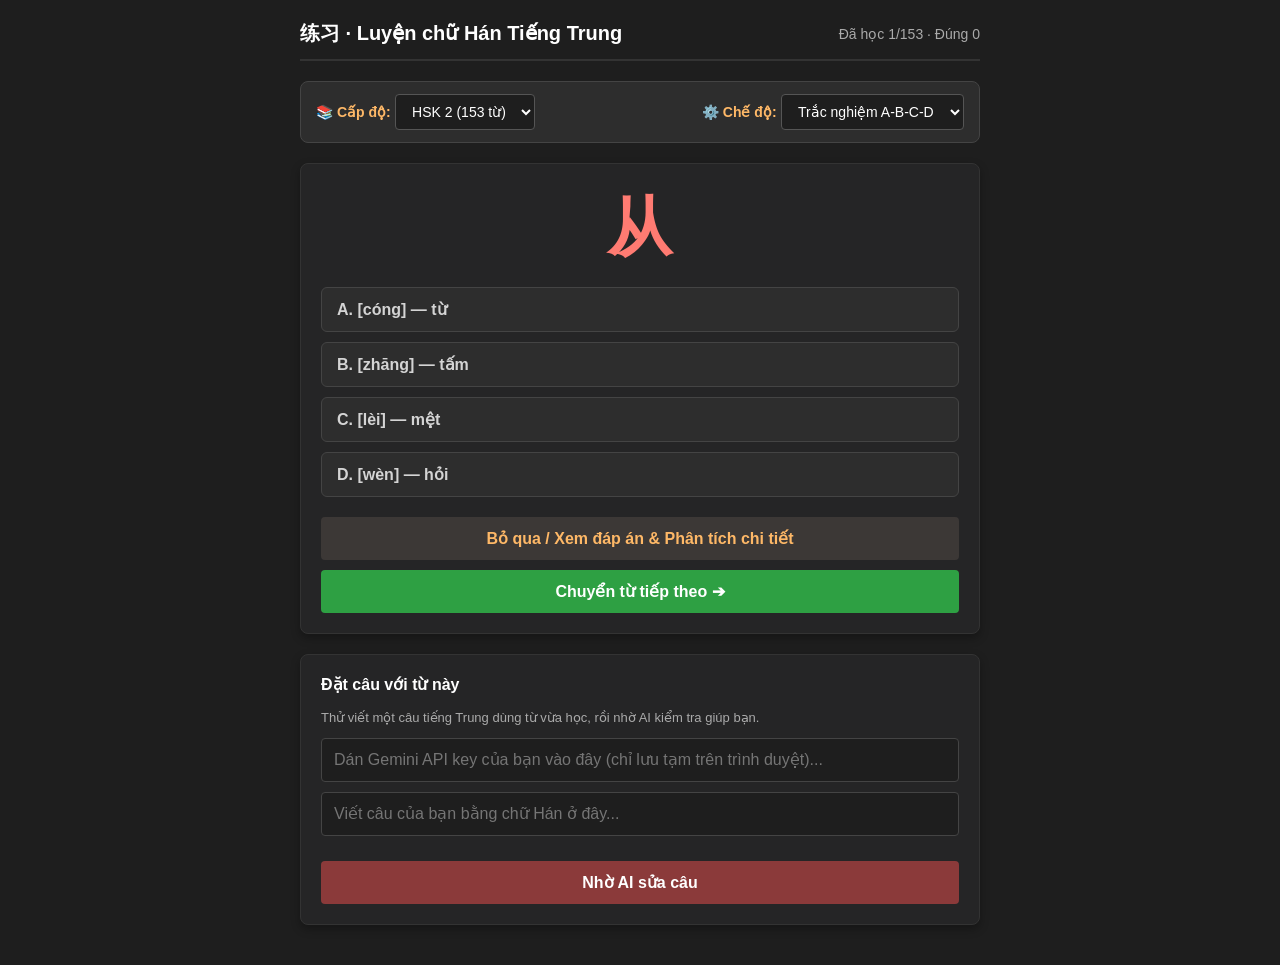
==== commit 981ab2ff: "Update index.html" ====
--- a/index.html
+++ b/index.html
@@ -3,7 +3,7 @@
 <head>
     <meta charset="UTF-8">
     <meta name="viewport" content="width=device-width, initial-scale=1.0">
-    <title>Luyện chữ Hán HSK1 & HSK2 - Trắc nghiệm & Gõ Pinyin</title>
+    <title>Luyện chữ Hán HSK1 & HSK2 - Trắc nghiệm Logic</title>
     <style>
         body {
             font-family: Arial, sans-serif;
@@ -81,7 +81,6 @@
             justify-content: center;
         }
         
-        /* Giao diện cho chế độ gõ Pinyin */
         .input-group {
             display: flex;
             gap: 10px;
@@ -101,7 +100,6 @@
             outline: none;
         }
 
-        /* Giao diện cho chế độ trắc nghiệm A-B-C-D */
         .quiz-options {
             display: flex;
             flex-direction: column;
@@ -197,7 +195,6 @@
         <div class="stats" id="stats">Đã học 1/150 · Đúng 0</div>
     </div>
 
-    <!-- Thanh cấu hình chọn cấp độ & chế độ học -->
     <div class="settings-bar">
         <div>
             <label for="levelSelect">📚 Cấp độ:</label>
@@ -215,16 +212,11 @@
         </div>
     </div>
 
-    <!-- Thẻ học chữ Hán -->
     <div class="card-box">
         <div class="hanzi-display" id="hanziCard">字</div>
 
-        <!-- Khung chứa cho chế độ Trắc nghiệm A-B-C-D -->
-        <div id="quizContainer" class="quiz-options">
-            <!-- Các nút A, B, C, D sẽ được tạo tự động bằng JavaScript -->
-        </div>
-
-        <!-- Khung chứa cho chế độ Gõ Pinyin -->
+        <div id="quizContainer" class="quiz-options"></div>
+
         <div id="inputContainer" style="display: none;">
             <div class="input-group">
                 <input type="text" id="pinyinInput" placeholder="Gõ pinyin (không dấu), ấn Enter..." onkeypress="handleKeyPress(event)">
@@ -237,7 +229,6 @@
         <div class="result-message" id="resultMsg" style="display: none;"></div>
     </div>
 
-    <!-- Phần đặt câu với AI -->
     <div class="ai-section">
         <h3>Đặt câu với từ này</h3>
         <p>Thử viết một câu tiếng Trung dùng từ vừa học, rồi nhờ AI kiểm tra giúp bạn.</p>
@@ -253,311 +244,310 @@
 </div>
 
 <script>
-    // Dữ liệu HSK1 & HSK2 chuẩn
     const hsk1Data = [
-        { hanzi: "爱", pinyinNoTone: "ai", pinyinTone: "ài", meaning: "yêu, thích", detail: "• Cấu tạo: Bộ mịch 💥 + bộ tâm 心.<br>• Mẹo nhớ: Yêu thương bằng cả trái tim (心)." },
-        { hanzi: "八", pinyinNoTone: "ba", pinyinTone: "bā", meaning: "số 8", detail: "• Cấu tạo: Tượng hình hai nét phẩy ngửa ra hai bên." },
+        { hanzi: "爱", pinyinNoTone: "ai", pinyinTone: "ài", meaning: "yêu, thích", detail: "• Cấu tạo: Bộ mịch + bộ tâm 心.<br>• Mẹo nhớ: Yêu thương bằng cả trái tim (心)." },
+        { hanzi: "八", pinyinNoTone: "ba", pinyinTone: "bā", meaning: "số 8", detail: "• Cấu tạo: Tượng hình hai nét phẩy ngửa." },
         { hanzi: "爸爸", pinyinNoTone: "baba", pinyinTone: "bàba", meaning: "bố, ba", detail: "• Cấu tạo: Bộ phụ 父 (người cha)." },
         { hanzi: "杯子", pinyinNoTone: "beizi", pinyinTone: "bēizi", meaning: "cái cốc, cái ly", detail: "• Cấu tạo: 木 (gỗ làm cốc) + 子." },
         { hanzi: "北京", pinyinNoTone: "beijing", pinyinTone: "Běijīng", meaning: "Bắc Kinh", detail: "• Cấu tạo: 北 (phương Bắc) + 京 (kinh thành)." },
-        { hanzi: "本", pinyinNoTone: "ben", pinyinTone: "běn", meaning: "cuốn, quyển", detail: "• Cấu tạo: Bộ mộc 木 có vạch ngang chỉ gốc cây làm ra sách." },
+        { hanzi: "本", pinyinNoTone: "ben", pinyinTone: "běn", meaning: "cuốn, quyển", detail: "• Cấu tạo: Bộ mộc 木 có vạch ngang gốc cây." },
         { hanzi: "不客气", pinyinNoTone: "bukeqi", pinyinTone: "bú kèqi", meaning: "không có gì, đừng khách khí", detail: "• Cấu tạo: 不 (không) + 客 (khách) + 气 (khí)." },
         { hanzi: "不", pinyinNoTone: "bu", pinyinTone: "bù", meaning: "không", detail: "• Cấu tạo: Bộ bất 不 chỉ sự phủ định." },
-        { hanzi: "菜", pinyinNoTone: "cai", pinyinTone: "cài", meaning: "rau, món ăn", detail: "• Cấu tạo: Bộ thảo 艹 (cây cỏ) bên trên." },
+        { hanzi: "菜", pinyinNoTone: "cai", pinyinTone: "cài", meaning: "rau, món ăn", detail: "• Cấu tạo: Bộ thảo 艹 (cây cỏ)." },
         { hanzi: "茶", pinyinNoTone: "cha", pinyinTone: "chá", meaning: "trà", detail: "• Cấu tạo: Bộ thảo 艹 (lá trà)." },
-        { hanzi: "吃", pinyinNoTone: "chi", pinyinTone: "chī", meaning: "ăn", detail: "• Cấu tạo: Bộ khẩu 口 (dùng miệng để ăn)." },
+        { hanzi: "吃", pinyinNoTone: "chi", pinyinTone: "chī", meaning: "ăn", detail: "• Cấu tạo: Bộ khẩu 口 (miệng ăn)." },
         { hanzi: "出租车", pinyinNoTone: "chuzuche", pinyinTone: "chūzūchē", meaning: "xe taxi", detail: "• Cấu tạo: 出 (ra) + 租 (thuê) + 车 (xe)." },
-        { hanzi: "打电话", pinyinNoTone: "dadianhua", pinyinTone: "dǎ diànhuà", meaning: "gọi điện thoại", detail: "• Cấu tạo: 打 (tay 扌) + 电 (điện) + 话 (lời nói 讠)." },
-        { hanzi: "大", pinyinNoTone: "da", pinyinTone: "dà", meaning: "to, lớn", detail: "• Cấu tạo: Tượng hình người dang rộng tay chân." },
-        { hanzi: "的", pinyinNoTone: "de", pinyinTone: "de", meaning: "của (trợ từ sở hữu)", detail: "• Cấu tạo: 白 (trắng) + 勺 (muỗng)." },
+        { hanzi: "打电话", pinyinNoTone: "dadianhua", pinyinTone: "dǎ diànhuà", meaning: "gọi điện thoại", detail: "• Cấu tạo: 打 (tay) + 电 (điện) + 话 (lời nói)." },
+        { hanzi: "大", pinyinNoTone: "da", pinyinTone: "dà", meaning: "to, lớn", detail: "• Cấu tạo: Tượng hình người dang rộng." },
+        { hanzi: "的", pinyinNoTone: "de", pinyinTone: "de", meaning: "của (trợ từ sở hữu)", detail: "• Cấu tạo: 白 + 勺." },
         { hanzi: "点", pinyinNoTone: "dian", pinyinTone: "diǎn", meaning: "giờ, chút ít", detail: "• Cấu tạo: Phía dưới có bộ hỏa 💥 (bốn chấm)." },
-        { hanzi: "电脑", pinyinNoTone: "diannao", pinyinTone: "diànnǎo", meaning: "máy tính", detail: "• Cấu tạo: 电 (điện) + 脑 (bộ não 月)." },
+        { hanzi: "电脑", pinyinNoTone: "diannao", pinyinTone: "diànnǎo", meaning: "máy tính", detail: "• Cấu tạo: 电 (điện) + 脑 (não 月)." },
         { hanzi: "电视", pinyinNoTone: "dianshi", pinyinTone: "diànshì", meaning: "tivi", detail: "• Cấu tạo: 电 (điện) + 视 (nhìn 见)." },
         { hanzi: "电影", pinyinNoTone: "dianying", pinyinTone: "diànyǐng", meaning: "phim ảnh", detail: "• Cấu tạo: 电 (điện) + 影 (bóng hình)." },
-        { hanzi: "东西", pinyinNoTone: "dongxi", pinyinTone: "dōngxi", meaning: "đồ vật", detail: "• Cấu tạo: 东 (phía đông) + 西 (phía tây)." },
+        { hanzi: "东西", pinyinNoTone: "dongxi", pinyinTone: "dōngxi", meaning: "đồ vật", detail: "• Cấu tạo: 东 (đông) + 西 (tây)." },
         { hanzi: "都", pinyinNoTone: "dou", pinyinTone: "dōu", meaning: "đều", detail: "• Cấu tạo: Phía phải có bộ ấp 阝." },
-        { hanzi: "读", pinyinNoTone: "du", pinyinTone: "dú", meaning: "đọc", detail: "• Cấu tạo: Bộ ngôn 讠 (dùng lời nói để đọc sách)." },
-        { hanzi: "对不起", pinyinNoTone: "duibuqi", pinyinTone: "duìbuqǐ", meaning: "xin lỗi", detail: "• Cấu tạo: 对 + 不 + 起 (đứng lên)." },
-        { hanzi: "多", pinyinNoTone: "duo", pinyinTone: "duō", meaning: "nhiều", detail: "• Cấu tạo: Hai chữ 夕 (buổi tối) xếp chồng lên nhau." },
+        { hanzi: "读", pinyinNoTone: "du", pinyinTone: "dú", meaning: "đọc", detail: "• Cấu tạo: Bộ ngôn 讠 (đọc sách)." },
+        { hanzi: "对不起", pinyinNoTone: "duibuqi", pinyinTone: "duìbuqǐ", meaning: "xin lỗi", detail: "• Cấu tạo: 对 + 不 + 起." },
+        { hanzi: "多", pinyinNoTone: "duo", pinyinTone: "duō", meaning: "nhiều", detail: "• Cấu tạo: Hai chữ 夕 xếp chồng." },
         { hanzi: "多少", pinyinNoTone: "duoshao", pinyinTone: "duōshao", meaning: "bao nhiêu", detail: "• Cấu tạo: 多 (nhiều) + 少 (ít)." },
-        { hanzi: "儿子", pinyinNoTone: "erzi", pinyinTone: "érzi", meaning: "con trai", detail: "• Cấu tạo: 儿 (con) + 子 (tử)." },
+        { hanzi: "儿子", pinyinNoTone: "erzi", pinyinTone: "érzi", meaning: "con trai", detail: "• Cấu tạo: 儿 + 子." },
         { hanzi: "二", pinyinNoTone: "er", pinyinTone: "èr", meaning: "số 2", detail: "• Cấu tạo: Hai nét ngang." },
         { hanzi: "饭店", pinyinNoTone: "fandian", pinyinTone: "fàndiàn", meaning: "nhà hàng, khách sạn", detail: "• Cấu tạo: 饭 (thực 饣) + 店 (quán 广)." },
         { hanzi: "飞机", pinyinNoTone: "feiji", pinyinTone: "fēijī", meaning: "máy bay", detail: "• Cấu tạo: 飞 (bay) + 机 (máy 木)." },
-        { hanzi: "分钟", pinyinNoTone: "fenzhong", pinyinTone: "fēnzhōng", meaning: "phút", detail: "• Cấu tạo: 分 (chia) + 钟 (chuông kim 钅)." },
+        { hanzi: "分钟", pinyinNoTone: "fenzhong", pinyinTone: "fēnzhōng", meaning: "phút", detail: "• Cấu tạo: 分 (chia) + 钟 (kim 钅)." },
         { hanzi: "高兴", pinyinNoTone: "gaoxing", pinyinTone: "gāoxìng", meaning: "vui vẻ", detail: "• Cấu tạo: 高 (cao) + 兴 (hứng khởi)." },
         { hanzi: "个", pinyinNoTone: "ge", pinyinTone: "gè", meaning: "cái, con (lượng từ)", detail: "• Cấu tạo: 人 (người) + nét đứng." },
-        { hanzi: "工作", pinyinNoTone: "gongzuo", pinyinTone: "gōngzuò", meaning: "công việc, làm việc", detail: "• Cấu tạo: 工 (thợ) + 作 (nhân 亻)." },
-        { hanzi: "狗", pinyinNoTone: "gou", pinyinTone: "gǒu", meaning: "con chó", detail: "• Cấu tạo: Bộ khuyển 犭 (chó/động vật)." },
+        { hanzi: "工作", pinyinNoTone: "gongzuo", pinyinTone: "gōngzuò", meaning: "công việc, làm việc", detail: "• Cấu tạo: 工 (thợ) + 作." },
+        { hanzi: "狗", pinyinNoTone: "gou", pinyinTone: "gǒu", meaning: "con chó", detail: "• Cấu tạo: Bộ khuyển 犭." },
         { hanzi: "汉语", pinyinNoTone: "hanyu", pinyinTone: "hànyǔ", meaning: "tiếng Hán", detail: "• Cấu tạo: 汉 (sông 氵) + 语 (ngôn 讠)." },
-        { hanzi: "好", pinyinNoTone: "hao", pinyinTone: "hǎo", meaning: "tốt, hay", detail: "• Cấu tạo: 女 (phụ nữ) + 子 (con cái). Mẹ con bên nhau là điều tốt." },
-        { hanzi: "喝", pinyinNoTone: "he", pinyinTone: "hē", meaning: "uống", detail: "• Cấu tạo: Bộ khẩu 口 (miệng uống nước)." },
-        { hanzi: "和", pinyinNoTone: "he", pinyinTone: "hé", meaning: "và, với", detail: "• Cấu tạo: 禾 (lúa) + 口 (miệng hòa thuận)." },
-        { hanzi: "很", pinyinNoTone: "hen", pinyinTone: "hěn", meaning: "rất", detail: "• Cấu tạo: Bộ xích 彳 kết hợp chữ cấn." },
+        { hanzi: "好", pinyinNoTone: "hao", pinyinTone: "hǎo", meaning: "tốt, hay", detail: "• Cấu tạo: 女 + 子." },
+        { hanzi: "喝", pinyinNoTone: "he", pinyinTone: "hē", meaning: "uống", detail: "• Cấu tạo: Bộ khẩu 口 (uống nước)." },
+        { hanzi: "和", pinyinNoTone: "he", pinyinTone: "hé", meaning: "và, với", detail: "• Cấu tạo: 禾 (lúa) + 口." },
+        { hanzi: "很", pinyinNoTone: "hen", pinyinTone: "hěn", meaning: "rất", detail: "• Cấu tạo: Bộ xích 彳." },
         { hanzi: "后面", pinyinNoTone: "houmian", pinyinTone: "hòumiàn", meaning: "phía sau", detail: "• Cấu tạo: 后 (sau) + 面 (mặt)." },
-        { hanzi: "回", pinyinNoTone: "hui", pinyinTone: "huí", meaning: "trở về", detail: "• Cấu tạo: Tượng hình vòng xoáy quay về trung tâm." },
-        { hanzi: "会", pinyinNoTone: "hui", pinyinTone: "huì", meaning: "biết, sẽ", detail: "• Cấu tạo: 人 (người) hội tụ năng lực." },
-        { hanzi: "几", pinyinNoTone: "ji", pinyinTone: "jǐ", meaning: "mấy, bao nhiêu", detail: "• Cấu tạo: Tượng hình cái ghế/con số nhỏ." },
-        { hanzi: "家", pinyinNoTone: "jia", pinyinTone: "jiā", meaning: "nhà, gia đình", detail: "• Cấu tạo: 宀 (mái nhà) bên trong nuôi heo 豕." },
-        { hanzi: "叫", pinyinNoTone: "jiao", pinyinTone: "jiào", meaning: "tên là, gọi", detail: "• Cấu tạo: 口 (miệng cất tiếng gọi)." },
-        { hanzi: "今天", pinyinNoTone: "jintian", pinyinTone: "jīntiān", meaning: "hôm nay", detail: "• Cấu tạo: 今 (hiện tại) + 天 (ngày)." },
-        { hanzi: "九", pinyinNoTone: "jiu", pinyinTone: "jiǔ", meaning: "số 9", detail: "• Cấu tạo: Số chín trong chữ Hán." },
-        { hanzi: "开", pinyinNoTone: "kai", pinyinTone: "kāi", meaning: "mở, lái (xe)", detail: "• Cấu tạo: Mở cánh cửa môn 门." },
-        { hanzi: "看", pinyinNoTone: "kan", pinyinTone: "kàn", meaning: "nhìn, xem", detail: "• Cấu tạo: 手 (bàn tay) che trên 目 (mắt) để nhìn xa." },
-        { hanzi: "看见", pinyinNoTone: "kanjian", pinyinTone: "kànjiàn", meaning: "nhìn thấy", detail: "• Cấu tạo: 看 (xem) + 见 (thấy)." },
-        { hanzi: "块", pinyinNoTone: "kuai", pinyinTone: "kuài", meaning: "đồng (tiền), miếng", detail: "• Cấu tạo: Bộ thổ 土 (cục đất/tiền)." },
-        { hanzi: "来", pinyinNoTone: "lai", pinyinTone: "lái", meaning: "đến, tới", detail: "• Cấu tạo: Tượng hình cây lúa mì từ xa tới." },
-        { hanzi: "老师", pinyinNoTone: "laoshi", pinyinTone: "lǎoshī", meaning: "thầy cô giáo", detail: "• Cấu tạo: 老 (già/kính trọng) + 师 (thầy)." },
-        { hanzi: "了", pinyinNoTone: "le", pinyinTone: "le", meaning: "rồi (trợ từ)", detail: "• Cấu tạo: Trợ từ hoàn thành hành động." },
-        { hanzi: "冷", pinyinNoTone: "leng", pinyinTone: "lěng", meaning: "lạnh", detail: "• Cấu tạo: Bộ băng 冫 (nước đá lạnh giá)." },
-        { hanzi: "里", pinyinNoTone: "li", pinyinTone: "lǐ", meaning: "bên trong", detail: "• Cấu tạo: 田 (ruộng) + 土 (đất)." },
-        { hanzi: "六", pinyinNoTone: "liu", pinyinTone: "liù", meaning: "số 6", detail: "• Cấu tạo: Số sáu trong chữ Hán." },
-        { hanzi: "妈妈", pinyinNoTone: "mama", pinyinTone: "māma", meaning: "mẹ", detail: "• Cấu tạo: 女 (người phụ nữ) + 马 (chữ mã mượn âm)." },
-        { hanzi: "吗", pinyinNoTone: "ma", pinyinTone: "ma", meaning: "không? (trợ từ nghi vấn)", detail: "• Cấu tạo: 口 (miệng hỏi) + 马." },
-        { hanzi: "买", pinyinNoTone: "mai", pinyinTone: "mǎi", meaning: "mua", detail: "• Cấu tạo: Thu mua đồ đạc về." },
-        { hanzi: "猫", pinyinNoTone: "mao", pinyinTone: "māo", meaning: "con mèo", detail: "• Cấu tạo: 犭 (bộ động vật/chó mèo) + 苗." },
-        { hanzi: "没关系", pinyinNoTone: "meiguanxi", pinyinTone: "méi guānxi", meaning: "không sao, không có gì", detail: "• Cấu tạo: 没 (không) + 关 (quan) + 系 (hệ)." },
-        { hanzi: "没有", pinyinNoTone: "meiyou", pinyinTone: "méiyǒu", meaning: "không có", detail: "• Cấu tạo: 没 (chưa/không) + 有 (có)." },
-        { hanzi: "米饭", pinyinNoTone: "mifan", pinyinTone: "mǐfàn", meaning: "cơm", detail: "• Cấu tạo: 米 (gạo) + 饭 (thức ăn 饣)." },
-        { hanzi: "明天", pinyinNoTone: "mingtian", pinyinTone: "míngtiān", meaning: "ngày mai", detail: "• Cấu tạo: 明 (nhật 日 + nguyệt 月) + 天." },
-        { hanzi: "名字", pinyinNoTone: "mingzi", pinyinTone: "míngzi", meaning: "tên", detail: "• Cấu tạo: 名 (miệng gọi 口) + 子." },
-        { hanzi: "哪", pinyinNoTone: "na", pinyinTone: "nǎ", meaning: "nào, đâu", detail: "• Cấu tạo: 口 (miệng hỏi) + 那." },
-        { hanzi: "那", pinyinNoTone: "na", pinyinTone: "nà", meaning: "kia, đó", detail: "• Cấu tạo: Bộ ấp 阝 bên phải." },
-        { hanzi: "呢", pinyinNoTone: "ne", pinyinTone: "ne", meaning: "nhỉ (trợ từ)", detail: "• Cấu tạo: 口 (miệng) dùng hỏi vặn." },
-        { hanzi: "能", pinyinNoTone: "neng", pinyinTone: "néng", meaning: "có thể", detail: "• Cấu tạo: Biểu thị năng lực." },
-        { hanzi: "你", pinyinNoTone: "ni", pinyinTone: "nǐ", meaning: "bạn", detail: "• Cấu tạo: 亻 (người) + 尔." },
-        { hanzi: "年", pinyinNoTone: "nian", pinyinTone: "nián", meaning: "năm", detail: "• Cấu tạo: Chu kỳ mùa màng 1 năm." },
-        { hanzi: "女儿", pinyinNoTone: "nuer", pinyinTone: "nǚ'ér", meaning: "con gái", detail: "• Cấu tạo: 女 (nữ) + 儿 (con)." },
-        { hanzi: "朋友", pinyinNoTone: "pengyou", pinyinTone: "péngyou", meaning: "bạn bè", detail: "• Cấu tạo: 朋 (hai mặt trăng 月 kề bên) + 友 (bằng hữu)." },
-        { hanzi: "漂亮", pinyinNoTone: "piaoliang", pinyinTone: "piàoliang", meaning: "đẹp", detail: "• Cấu tạo: 漂 (nước 氵 trong) + 亮 (sáng)." },
-        { hanzi: "苹果", pinyinNoTone: "pingguo", pinyinTone: "píngguǒ", meaning: "quả táo", detail: "• Cấu tạo: 苹 (thảo 艹) + 果 (quả cây 木)." },
-        { hanzi: "七", pinyinNoTone: "qi", pinyinTone: "qī", meaning: "số 7", detail: "• Cấu tạo: Số bảy trong chữ Hán." },
-        { hanzi: "钱", pinyinNoTone: "qian", pinyinTone: "qián", meaning: "tiền", detail: "• Cấu tạo: Bộ kim 钅 (kim loại/tiền bạc)." },
-        { hanzi: "前面", pinyinNoTone: "qianmian", pinyinTone: "qiánmiàn", meaning: "phía trước", detail: "• Cấu tạo: 前 (trước) + 面 (mặt)." },
-        { hanzi: "请", pinyinNoTone: "qing", pinyinTone: "qǐng", meaning: "mời, xin vui lòng", detail: "• Cấu tạo: Bộ ngôn 讠 (dùng lời nói lịch sự mời)." },
-        { hanzi: "去", pinyinNoTone: "qu", pinyinTone: "qù", meaning: "đi", detail: "• Cấu tạo: Đi rời khỏi vị trí." },
-        { hanzi: "热", pinyinNoTone: "re", pinyinTone: "rè", meaning: "nóng", detail: "• Cấu tạo: Phía dưới có bộ hỏa 💥 bốn chấm." },
-        { hanzi: "人", pinyinNoTone: "ren", pinyinTone: "rén", meaning: "người", detail: "• Cấu tạo: Tượng hình hai chân con người bước đi." },
-        { hanzi: "认识", pinyinNoTone: "renshi", pinyinTone: "rènshi", meaning: "quen biết", detail: "• Cấu tạo: 认 (ngôn 讠) + 识 (ngôn 讠)." },
+        { hanzi: "回", pinyinNoTone: "hui", pinyinTone: "huí", meaning: "trở về", detail: "• Cấu tạo: Vòng xoáy quay về." },
+        { hanzi: "会", pinyinNoTone: "hui", pinyinTone: "huì", meaning: "biết, sẽ", detail: "• Cấu tạo: 人 (người) hội tụ." },
+        { hanzi: "几", pinyinNoTone: "ji", pinyinTone: "jǐ", meaning: "mấy, bao nhiêu", detail: "• Cấu tạo: Số lượng nhỏ." },
+        { hanzi: "家", pinyinNoTone: "jia", pinyinTone: "jiā", meaning: "nhà, gia đình", detail: "• Cấu tạo: 宀 (mái nhà) + 豕." },
+        { hanzi: "叫", pinyinNoTone: "jiao", pinyinTone: "jiào", meaning: "tên là, gọi", detail: "• Cấu tạo: 口 (miệng gọi)." },
+        { hanzi: "今天", pinyinNoTone: "jintian", pinyinTone: "jīntiān", meaning: "hôm nay", detail: "• Cấu tạo: 今 + 天." },
+        { hanzi: "九", pinyinNoTone: "jiu", pinyinTone: "jiǔ", meaning: "số 9", detail: "• Cấu tạo: Số chín." },
+        { hanzi: "开", pinyinNoTone: "kai", pinyinTone: "kāi", meaning: "mở, lái (xe)", detail: "• Cấu tạo: Mở cửa 门." },
+        { hanzi: "看", pinyinNoTone: "kan", pinyinTone: "kàn", meaning: "nhìn, xem", detail: "• Cấu tạo: Tay che trên 目 (mắt)." },
+        { hanzi: "看见", pinyinNoTone: "kanjian", pinyinTone: "kànjiàn", meaning: "nhìn thấy", detail: "• Cấu tạo: 看 + 见." },
+        { hanzi: "块", pinyinNoTone: "kuai", pinyinTone: "kuài", meaning: "đồng (tiền), miếng", detail: "• Cấu tạo: Bộ thổ 土." },
+        { hanzi: "来", pinyinNoTone: "lai", pinyinTone: "lái", meaning: "đến, tới", detail: "• Cấu tạo: Cây lúa mì từ xa tới." },
+        { hanzi: "老师", pinyinNoTone: "laoshi", pinyinTone: "lǎoshī", meaning: "thầy cô giáo", detail: "• Cấu tạo: 老 (già) + 师." },
+        { hanzi: "了", pinyinNoTone: "le", pinyinTone: "le", meaning: "rồi (trợ từ)", detail: "• Cấu tạo: Trợ từ hoàn thành." },
+        { hanzi: "冷", pinyinNoTone: "leng", pinyinTone: "lěng", meaning: "lạnh", detail: "• Cấu tạo: Bộ băng 冫." },
+        { hanzi: "里", pinyinNoTone: "li", pinyinTone: "lǐ", meaning: "bên trong", detail: "• Cấu tạo: 田 (ruộng) + 土." },
+        { hanzi: "六", pinyinNoTone: "liu", pinyinTone: "liù", meaning: "số 6", detail: "• Cấu tạo: Số sáu." },
+        { hanzi: "妈妈", pinyinNoTone: "mama", pinyinTone: "māma", meaning: "mẹ", detail: "• Cấu tạo: 女 + 马." },
+        { hanzi: "吗", pinyinNoTone: "ma", pinyinTone: "ma", meaning: "không? (trợ từ)", detail: "• Cấu tạo: 口 + 马." },
+        { hanzi: "买", pinyinNoTone: "mai", pinyinTone: "mǎi", meaning: "mua", detail: "• Cấu tạo: Thu mua đồ." },
+        { hanzi: "猫", pinyinNoTone: "mao", pinyinTone: "māo", meaning: "con mèo", detail: "• Cấu tạo: 犭 + 苗." },
+        { hanzi: "没关系", pinyinNoTone: "meiguanxi", pinyinTone: "méi guānxi", meaning: "không sao", detail: "• Cấu tạo: 没 + 关 + 系." },
+        { hanzi: "没有", pinyinNoTone: "meiyou", pinyinTone: "méiyǒu", meaning: "không có", detail: "• Cấu tạo: 没 + 有." },
+        { hanzi: "米饭", pinyinNoTone: "mifan", pinyinTone: "mǐfàn", meaning: "cơm", detail: "• Cấu tạo: 米 (gạo) + 饭." },
+        { hanzi: "明天", pinyinNoTone: "mingtian", pinyinTone: "míngtiān", meaning: "ngày mai", detail: "• Cấu tạo: 日 + 月 + 天." },
+        { hanzi: "名字", pinyinNoTone: "mingzi", pinyinTone: "míngzi", meaning: "tên", detail: "• Cấu tạo: 名 + 子." },
+        { hanzi: "哪", pinyinNoTone: "na", pinyinTone: "nǎ", meaning: "nào, đâu", detail: "• Cấu tạo: 口 + 那." },
+        { hanzi: "那", pinyinNoTone: "na", pinyinTone: "nà", meaning: "kia, đó", detail: "• Cấu tạo: Vùng đất phía xa." },
+        { hanzi: "呢", pinyinNoTone: "ne", pinyinTone: "ne", meaning: "nhỉ (trợ từ)", detail: "• Cấu tạo: Trợ từ cuối câu." },
+        { hanzi: "能", pinyinNoTone: "neng", pinyinTone: "néng", meaning: "có thể", detail: "• Cấu tạo: Năng lực." },
+        { hanzi: "你", pinyinNoTone: "ni", pinyinTone: "nǐ", meaning: "bạn", detail: "• Cấu tạo: 亻 + 尔." },
+        { hanzi: "年", pinyinNoTone: "nian", pinyinTone: "nián", meaning: "năm", detail: "• Cấu tạo: Chu kỳ mùa màng." },
+        { hanzi: "女儿", pinyinNoTone: "nuer", pinyinTone: "nǚ'ér", meaning: "con gái", detail: "• Cấu tạo: 女 + 儿." },
+        { hanzi: "朋友", pinyinNoTone: "pengyou", pinyinTone: "péngyou", meaning: "bạn bè", detail: "• Cấu tạo: 朋 + 友." },
+        { hanzi: "漂亮", pinyinNoTone: "piaoliang", pinyinTone: "piàoliang", meaning: "đẹp", detail: "• Cấu tạo: 漂 + 亮." },
+        { hanzi: "苹果", pinyinNoTone: "pingguo", pinyinTone: "píngguǒ", meaning: "quả táo", detail: "• Cấu tạo: 苹 + 果." },
+        { hanzi: "七", pinyinNoTone: "qi", pinyinTone: "qī", meaning: "số 7", detail: "• Cấu tạo: Số bảy." },
+        { hanzi: "钱", pinyinNoTone: "qian", pinyinTone: "qián", meaning: "tiền", detail: "• Cấu tạo: Bộ kim 钅." },
+        { hanzi: "前面", pinyinNoTone: "qianmian", pinyinTone: "qiánmiàn", meaning: "phía trước", detail: "• Cấu tạo: 前 + 面." },
+        { hanzi: "请", pinyinNoTone: "qing", pinyinTone: "qǐng", meaning: "mời", detail: "• Cấu tạo: Bộ ngôn 讠." },
+        { hanzi: "去", pinyinNoTone: "qu", pinyinTone: "qù", meaning: "đi", detail: "• Cấu tạo: Đi rời khỏi." },
+        { hanzi: "热", pinyinNoTone: "re", pinyinTone: "rè", meaning: "nóng", detail: "• Cấu tạo: Phía dưới có bộ hỏa 💥." },
+        { hanzi: "人", pinyinNoTone: "ren", pinyinTone: "rén", meaning: "người", detail: "• Cấu tạo: Hai chân bước." },
+        { hanzi: "认识", pinyinNoTone: "renshi", pinyinTone: "rènshi", meaning: "quen biết", detail: "• Cấu tạo: 认 + 识." },
         { hanzi: "三", pinyinNoTone: "san", pinyinTone: "sān", meaning: "số 3", detail: "• Cấu tạo: Ba nét ngang." },
-        { hanzi: "商店", pinyinNoTone: "shangdian", pinyinTone: "shāngdiàn", meaning: "cửa hàng", detail: "• Cấu tạo: 商 (thương mại) + 店 (quán 广)." },
-        { hanzi: "上", pinyinNoTone: "shang", pinyinTone: "shàng", meaning: "trên, lên", detail: "• Cấu tạo: Chỉ vị trí phía trên." },
-        { hanzi: "上午", pinyinNoTone: "shangwu", pinyinTone: "shàngwǔ", meaning: "buổi sáng", detail: "• Cấu tạo: 上 (trước) + 午 (giữa trưa)." },
-        { hanzi: "少", pinyinNoTone: "shao", pinyinTone: "shǎo", meaning: "ít", detail: "• Cấu tạo: 小 (nhỏ) bớt đi một nét." },
-        { hanzi: "谁", pinyinNoTone: "shei", pinyinTone: "shéi", meaning: "ai", detail: "• Cấu tạo: Bộ ngôn 讠 hỏi về người." },
-        { hanzi: "什么", pinyinNoTone: "shenme", pinyinTone: "shénme", meaning: "cái gì", detail: "• Cấu tạo: 什 (nhân 亻) + 么." },
-        { hanzi: "十", pinyinNoTone: "shi", pinyinTone: "shí", meaning: "số 10", detail: "• Cấu tạo: Tượng hình hình chữ thập." },
-        { hanzi: "时候", pinyinNoTone: "shihou", pinyinTone: "shíhou", meaning: "lúc, thời gian", detail: "• Cấu tạo: 时 (mặt trời 日) + 候 (nhân 亻)." },
+        { hanzi: "商店", pinyinNoTone: "shangdian", pinyinTone: "shāngdiàn", meaning: "cửa hàng", detail: "• Cấu tạo: 商 + 店." },
+        { hanzi: "上", pinyinNoTone: "shang", pinyinTone: "shàng", meaning: "trên, lên", detail: "• Cấu tạo: Vị trí phía trên." },
+        { hanzi: "上午", pinyinNoTone: "shangwu", pinyinTone: "shàngwǔ", meaning: "buổi sáng", detail: "• Cấu tạo: 上 + 午." },
+        { hanzi: "少", pinyinNoTone: "shao", pinyinTone: "shǎo", meaning: "ít", detail: "• Cấu tạo: 小 bớt nét." },
+        { hanzi: "谁", pinyinNoTone: "shei", pinyinTone: "shéi", meaning: "ai", detail: "• Cấu tạo: Bộ ngôn 讠 hỏi người." },
+        { hanzi: "什么", pinyinNoTone: "shenme", pinyinTone: "shénme", meaning: "cái gì", detail: "• Cấu tạo: 什 + 么." },
+        { hanzi: "十", pinyinNoTone: "shi", pinyinTone: "shí", meaning: "số 10", detail: "• Cấu tạo: Hình chữ thập." },
+        { hanzi: "时候", pinyinNoTone: "shihou", pinyinTone: "shíhou", meaning: "lúc, thời gian", detail: "• Cấu tạo: 时 + 候." },
         { hanzi: "是", pinyinNoTone: "shi", pinyinTone: "shì", meaning: "là, đúng", detail: "• Cấu tạo: Phía trên có bộ nhật 日." },
-        { hanzi: "书", pinyinNoTone: "shu", pinyinTone: "shū", meaning: "sách", detail: "• Cấu tạo: Tượng hình tay cầm bút viết sách." },
-        { hanzi: "水", pinyinNoTone: "shui", pinyinTone: "shuǐ", meaning: "nước", detail: "• Cấu tạo: Tượng hình dòng sông chảy." },
-        { hanzi: "水果", pinyinNoTone: "shuiguo", pinyinTone: "shuǐguǒ", meaning: "hoài quả, trái cây", detail: "• Cấu tạo: 水 (nước) + 果 (quả cây 木)." },
-        { hanzi: "睡觉", pinyinNoTone: "shuijiao", pinyinTone: "shuìjiào", meaning: "ngủ", detail: "• Cấu tạo: 睡 (mắt 目 nhắm lại) + 觉." },
-        { hanzi: "说话", pinyinNoTone: "shuohua", pinyinTone: "shuōhuà", meaning: "nói chuyện", detail: "• Cấu tạo: 说 (ngôn 讠) + 话 (ngôn 讠)." },
-        { hanzi: "四", pinyinNoTone: "si", pinyinTone: "sì", meaning: "số 4", detail: "• Cấu tạo: Khung bao 囗 xung quanh." },
-        { hanzi: "岁", pinyinNoTone: "sui", pinyinTone: "suì", meaning: "tuổi", detail: "• Cấu tạo: 山 (núi) + 夕 (buổi tối)." },
-        { hanzi: "他", pinyinNoTone: "ta", pinyinTone: "tā", meaning: "anh ấy, ông ấy", detail: "• Cấu tạo: Bộ nhân đứng 亻 (chỉ con người phái nam)." },
-        { hanzi: "她", pinyinNoTone: "ta", pinyinTone: "tā", meaning: "cô ấy, bà ấy", detail: "• Cấu tạo: Bộ nữ 女 (chỉ con người phái nữ)." },
-        { hanzi: "太", pinyinNoTone: "tai", pinyinTone: "tài", meaning: "quá, lắm", detail: "• Cấu tạo: Chữ 大 (lớn) thêm chấm phẩy bên dưới." },
-        { hanzi: "天气", pinyinNoTone: "tianqi", pinyinTone: "tiānqì", meaning: "thời tiết", detail: "• Cấu tạo: 天 (trời) + 气 (không khí/hơi nước)." },
-        { hanzi: "听", pinyinNoTone: "ting", pinyinTone: "tīng", meaning: "nghe", detail: "• Cấu tạo: 口 (dùng miệng/tai nghe ngóng)." },
-        { hanzi: "同学", pinyinNoTone: "tongxue", pinyinTone: "tóngxué", meaning: "bạn học", detail: "• Cấu tạo: 同 (cùng nhau) + 学 (học)." },
-        { hanzi: "喂", pinyinNoTone: "wei", pinyinTone: "wèi", meaning: "alo (nghe điện thoại)", detail: "• Cấu tạo: 口 (miệng trả lời điện thoại)." },
-        { hanzi: "我", pinyinNoTone: "wo", pinyinTone: "wǒ", meaning: "tôi", detail: "• Cấu tạo: Gồm bộ qua 戈 (vũ khí bảo vệ bản thân)." },
-        { hanzi: "我们", pinyinNoTone: "women", pinyinTone: "wǒmen", meaning: "chúng tôi", detail: "• Cấu tạo: 我 (tôi) + 们 (nhân đứng 亻 chỉ số nhiều)." },
-        { hanzi: "五", pinyinNoTone: "wu", pinyinTone: "wǔ", meaning: "số 5", detail: "• Cấu tạo: Số năm trong chữ Hán." },
-        { hanzi: "喜欢", pinyinNoTone: "xihuan", pinyinTone: "xǐhuan", meaning: "thích", detail: "• Cấu tạo: 喜 (vui vẻ 口) + 欢 (khiếm 欠)." },
-        { hanzi: "下", pinyinNoTone: "xia", pinyinTone: "xià", meaning: "dưới, xuống", detail: "• Cấu tạo: Chỉ vị trí phía dưới." },
-        { hanzi: "下午", pinyinNoTone: "xiawu", pinyinTone: "xiàwǔ", meaning: "buổi chiều", detail: "• Cấu tạo: 下 (sau) + 午 (trưa)." },
-        { hanzi: "下雨", pinyinNoTone: "xiayu", pinyinTone: "xiàyǔ", meaning: "mưa rơi", detail: "• Cấu tạo: 下 (rơi xuống) + 雨 (mưa)." },
-        { hanzi: "先生", pinyinNoTone: "xiansheng", pinyinTone: "xiānsheng", meaning: "ngài, ông", detail: "• Cấu tạo: 先 (trước) + 生 (sinh ra)." },
-        { hanzi: "现在", pinyinNoTone: "xianzai", pinyinTone: "xiànzài", meaning: "hiện tại, bây giờ", detail: "• Cấu tạo: 现 (vương 王) + 在 (tại)." },
-        { hanzi: "想", pinyinNoTone: "xiang", pinyinTone: "xiǎng", meaning: "muốn, nhớ, suy nghĩ", detail: "• Cấu tạo: 相 + 心 (tấm lòng suy nghĩ suy tư)." },
-        { hanzi: "小", pinyinNoTone: "xiao", pinyinTone: "xiǎo", meaning: "nhỏ, bé", detail: "• Cấu tạo: Nét đứng giữa chia nhỏ hai bên." },
-        { hanzi: "小姐", pinyinNoTone: "xiaojie", pinyinTone: "xiǎojiě", meaning: "cô gái, tiểu thư", detail: "• Cấu tạo: 小 (nhỏ) + 姐 (bộ nữ 女)." },
-        { hanzi: "些", pinyinNoTone: "xie", pinyinTone: "xiē", meaning: "một vài, một ít", detail: "• Cấu tạo: 此 + 二 (hai/ít)." },
-        { hanzi: "写", pinyinNoTone: "xie", pinyinTone: "xiě", meaning: "viết", detail: "• Cấu tạo: 🚀 Mịch 💥 nắp đậy viết lách." },
-        { hanzi: "谢谢", pinyinNoTone: "xiexie", pinyinTone: "xièxie", meaning: "cảm ơn", detail: "• Cấu tạo: Bộ ngôn 讠 (dùng lời nói cảm ơn)." },
-        { hanzi: "星期", pinyinNoTone: "xingqi", pinyinTone: "xīngqī", meaning: "tuần, thứ", detail: "• Cấu tạo: 星 (ngôi sao 日) + 期 (nguyệt 月)." },
-        { hanzi: "学生", pinyinNoTone: "xuesheng", pinyinTone: "xuésheng", meaning: "học sinh", detail: "• Cấu tạo: 学 (học 宀) + 生 (sinh)." },
-        { hanzi: "学习", pinyinNoTone: "xuexi", pinyinTone: "xuéxí", meaning: "học tập", detail: "• Cấu tạo: 学 (học) + 习 (tập luyện)." },
-        { hanzi: "学校", pinyinNoTone: "xuexiao", pinyinTone: "xuéxiào", meaning: "trường học", detail: "• Cấu tạo: 学 (học) + 校 (gỗ 木/trường)." },
-        { hanzi: "一", pinyinNoTone: "yi", pinyinTone: "yī", meaning: "số 1", detail: "• Cấu tạo: Một nét ngang duy nhất." },
-        { hanzi: "衣服", pinyinNoTone: "yifu", pinyinTone: "yīfu", meaning: "quần áo", detail: "• Cấu tạo: 衣 (bộ y 衣) + 服 (bộ nguyệt 月)." },
-        { hanzi: "医生", pinyinNoTone: "yisheng", pinyinTone: "yīshēng", meaning: "bác sĩ", detail: "• Cấu tạo: 医 (y học) + 生 (sinh)." },
-        { hanzi: "医院", pinyinNoTone: "yiyuan", pinyinTone: "yīyuàn", meaning: "bệnh viện", detail: "• Cấu tạo: 医 (y) + 院 (bộ ấp 阝 viện)." },
-        { hanzi: "椅", pinyinNoTone: "yi", pinyinTone: "yǐzi", meaning: "cái ghế", detail: "• Cấu tạo: 木 (gỗ làm ghế) + 子." },
-        { hanzi: "有", pinyinNoTone: "you", pinyinTone: "yǒu", meaning: "có", detail: "• Cấu tạo: 𠀴 + 月 (bàn tay nắm giữ)." },
-        { hanzi: "月", pinyinNoTone: "yue", pinyinTone: "yuè", meaning: "tháng, mặt trăng", detail: "• Cấu tạo: Tượng hình hình bán nguyệt mặt trăng." },
-        { hanzi: "再见", pinyinNoTone: "zaijian", pinyinTone: "zàijiàn", meaning: "tạm biệt", detail: "• Cấu tạo: 再 (lại) + 见 (gặp mặt 见)." },
-        { hanzi: "在", pinyinNoTone: "zai", pinyinTone: "zài", meaning: "ở, tại", detail: "• Cấu tạo: Bộ thổ 土 (đất/ở tại chỗ)." },
-        { hanzi: "怎么", pinyinNoTone: "zenme", pinyinTone: "zěnme", meaning: "làm sao, thế nào", detail: "• Cấu tạo: 怎 (tâm 心) + 么." },
-        { hanzi: "怎么样", pinyinNoTone: "zenmeyang", pinyinTone: "zěnmeyàng", meaning: "như thế nào", detail: "• Cấu tạo: 怎 + 么 + 样 (mộc 木)." },
-        { hanzi: "这", pinyinNoTone: "zhe", pinyinTone: "zhè", meaning: "đây, này", detail: "• Cấu tạo: Bộ xước 辶 di chuyển gần." },
-        { hanzi: "中国", pinyinNoTone: "zhongguo", pinyinTone: "Zhōngguó", meaning: "Trung Quốc", detail: "• Cấu tạo: 中 (trung tâm) + 国 (bộ vi 囗 bao ngọc 玉)." },
-        { hanzi: "中午", pinyinNoTone: "zhongwu", pinyinTone: "zhōngwǔ", meaning: "buổi trưa", detail: "• Cấu tạo: 中 (giữa) + 午 (ngọ/trưa)." },
-        { hanzi: "住", pinyinNoTone: "zhu", pinyinTone: "zhù", meaning: "sống, ở", detail: "• Cấu tạo: 亻 (con người) + 主 (chủ thể định cư)." },
-        { hanzi: "桌子", pinyinNoTone: "zhuozi", pinyinTone: "zhuōzi", meaning: "cái bàn", detail: "• Cấu tạo: 木 (gỗ làm bàn) + 子." },
-        { hanzi: "字", pinyinNoTone: "zi", pinyinTone: "zì", meaning: "chữ Hán", detail: "• Cấu tạo: 宀 (mái nhà) + 子 (con cái nuôi dưỡng kiến thức)." },
-        { hanzi: "昨天", pinyinNoTone: "zuotian", pinyinTone: "zuótiān", meaning: "ngày hôm qua", detail: "• Cấu tạo: 昨 (mặt trời 日 đã qua) + 天." },
-        { hanzi: "坐", pinyinNoTone: "zuo", pinyinTone: "zuò", meaning: "ngồi", detail: "• Cấu tạo: Hai người 人 ngồi trên mặt đất 土." },
-        { hanzi: "做", pinyinNoTone: "zuo", pinyinTone: "zuò", meaning: "làm", detail: "• Cấu tạo: 亻 (người) làm việc." }
+        { hanzi: "书", pinyinNoTone: "shu", pinyinTone: "shū", meaning: "sách", detail: "• Cấu tạo: Tay cầm bút viết." },
+        { hanzi: "水", pinyinNoTone: "shui", pinyinTone: "shuǐ", meaning: "nước", detail: "• Cấu tạo: Dòng sông chảy." },
+        { hanzi: "水果", pinyinNoTone: "shuiguo", pinyinTone: "shuǐguǒ", meaning: "trái cây", detail: "• Cấu tạo: 水 + 果." },
+        { hanzi: "睡觉", pinyinNoTone: "shuijiao", pinyinTone: "shuìjiào", meaning: "ngủ", detail: "• Cấu tạo: 睡 + 觉." },
+        { hanzi: "说话", pinyinNoTone: "shuohua", pinyinTone: "shuōhuà", meaning: "nói chuyện", detail: "• Cấu tạo: 说 + 话." },
+        { hanzi: "四", pinyinNoTone: "si", pinyinTone: "sì", meaning: "số 4", detail: "• Cấu tạo: Khung bao 囗." },
+        { hanzi: "岁", pinyinNoTone: "sui", pinyinTone: "suì", meaning: "tuổi", detail: "• Cấu tạo: 山 + 夕." },
+        { hanzi: "他", pinyinNoTone: "ta", pinyinTone: "tā", meaning: "anh ấy", detail: "• Cấu tạo: 亻 (phái nam)." },
+        { hanzi: "她", pinyinNoTone: "ta", pinyinTone: "tā", meaning: "cô ấy", detail: "• Cấu tạo: 女 (phái nữ)." },
+        { hanzi: "太", pinyinNoTone: "tai", pinyinTone: "tài", meaning: "quá, lắm", detail: "• Cấu tạo: 大 thêm chấm phẩy." },
+        { hanzi: "天气", pinyinNoTone: "tianqi", pinyinTone: "tiānqì", meaning: "thời tiết", detail: "• Cấu tạo: 天 + 气." },
+        { hanzi: "听", pinyinNoTone: "ting", pinyinTone: "tīng", meaning: "nghe", detail: "• Cấu tạo: Dùng tai nghe." },
+        { hanzi: "同学", pinyinNoTone: "tongxue", pinyinTone: "tóngxué", meaning: "bạn học", detail: "• Cấu tạo: 同 + 学." },
+        { hanzi: "喂", pinyinNoTone: "wei", pinyinTone: "wèi", meaning: "alo", detail: "• Cấu tạo: 口 (miệng)." },
+        { hanzi: "我", pinyinNoTone: "wo", pinyinTone: "wǒ", meaning: "tôi", detail: "• Cấu tạo: Bộ qua 戈." },
+        { hanzi: "我们", pinyinNoTone: "women", pinyinTone: "wǒmen", meaning: "chúng tôi", detail: "• Cấu tạo: 我 + 们." },
+        { hanzi: "五", pinyinNoTone: "wu", pinyinTone: "wǔ", meaning: "số 5", detail: "• Cấu tạo: Số năm." },
+        { hanzi: "喜欢", pinyinNoTone: "xihuan", pinyinTone: "xǐhuan", meaning: "thích", detail: "• Cấu tạo: 喜 + 欢." },
+        { hanzi: "下", pinyinNoTone: "xia", pinyinTone: "xià", meaning: "dưới, xuống", detail: "• Cấu tạo: Vị trí phía dưới." },
+        { hanzi: "下午", pinyinNoTone: "xiawu", pinyinTone: "xiàwǔ", meaning: "buổi chiều", detail: "• Cấu tạo: 下 + 午." },
+        { hanzi: "下雨", pinyinNoTone: "xiayu", pinyinTone: "xiàyǔ", meaning: "mưa rơi", detail: "• Cấu tạo: 下 + 雨." },
+        { hanzi: "先生", pinyinNoTone: "xiansheng", pinyinTone: "xiānsheng", meaning: "ngài, ông", detail: "• Cấu tạo: 先 + 生." },
+        { hanzi: "现在", pinyinNoTone: "xianzai", pinyinTone: "xiànzài", meaning: "bây giờ", detail: "• Cấu tạo: 现 + 在." },
+        { hanzi: "想", pinyinNoTone: "xiang", pinyinTone: "xiǎng", meaning: "muốn, nhớ", detail: "• Cấu tạo: 相 + 心." },
+        { hanzi: "小", pinyinNoTone: "xiao", pinyinTone: "xiǎo", meaning: "nhỏ, bé", detail: "• Cấu tạo: Chia nhỏ." },
+        { hanzi: "小姐", pinyinNoTone: "xiaojie", pinyinTone: "xiǎojiě", meaning: "cô gái", detail: "• Cấu tạo: 小 + 姐." },
+        { hanzi: "些", pinyinNoTone: "xie", pinyinTone: "xiē", meaning: "một vài", detail: "• Cấu tạo: 此 + 二." },
+        { hanzi: "写", pinyinNoTone: "xie", pinyinTone: "xiě", meaning: "viết", detail: "• Cấu tạo: Viết lách." },
+        { hanzi: "谢谢", pinyinNoTone: "xiexie", pinyinTone: "xièxie", meaning: "cảm ơn", detail: "• Cấu tạo: Bộ ngôn 讠." },
+        { hanzi: "星期", pinyinNoTone: "xingqi", pinyinTone: "xīngqī", meaning: "tuần, thứ", detail: "• Cấu tạo: 星 + 期." },
+        { hanzi: "学生", pinyinNoTone: "xuesheng", pinyinTone: "xuésheng", meaning: "học sinh", detail: "• Cấu tạo: 学 + 生." },
+        { hanzi: "学习", pinyinNoTone: "xuexi", pinyinTone: "xuéxí", meaning: "học tập", detail: "• Cấu tạo: 学 + 习." },
+        { hanzi: "学校", pinyinNoTone: "xuexiao", pinyinTone: "xuéxiào", meaning: "trường học", detail: "• Cấu tạo: 学 + 校." },
+        { hanzi: "一", pinyinNoTone: "yi", pinyinTone: "yī", meaning: "số 1", detail: "• Cấu tạo: Một nét ngang." },
+        { hanzi: "衣服", pinyinNoTone: "yifu", pinyinTone: "yīfu", meaning: "quần áo", detail: "• Cấu tạo: 衣 + 服." },
+        { hanzi: "医生", pinyinNoTone: "yisheng", pinyinTone: "yīshēng", meaning: "bác sĩ", detail: "• Cấu tạo: 医 + 生." },
+        { hanzi: "医院", pinyinNoTone: "yiyuan", pinyinTone: "yīyuàn", meaning: "bệnh viện", detail: "• Cấu tạo: 医 + 院." },
+        { hanzi: "椅", pinyinNoTone: "yi", pinyinTone: "yǐzi", meaning: "cái ghế", detail: "• Cấu tạo: 木 + 子." },
+        { hanzi: "有", pinyinNoTone: "you", pinyinTone: "yǒu", meaning: "có", detail: "• Cấu tạo: Bàn tay nắm giữ." },
+        { hanzi: "月", pinyinNoTone: "yue", pinyinTone: "yuè", meaning: "tháng, mặt trăng", detail: "• Cấu tạo: Mặt trăng." },
+        { hanzi: "再见", pinyinNoTone: "zaijian", pinyinTone: "zàijiàn", meaning: "tạm biệt", detail: "• Cấu tạo: 再 + 见." },
+        { hanzi: "在", pinyinNoTone: "zai", pinyinTone: "zài", meaning: "ở, tại", detail: "• Cấu tạo: Bộ thổ 土." },
+        { hanzi: "怎么", pinyinNoTone: "zenme", pinyinTone: "zěnme", meaning: "làm sao, thế nào", detail: "• Cấu tạo: 怎 + 么." },
+        { hanzi: "怎么样", pinyinNoTone: "zenmeyang", pinyinTone: "zěnmeyàng", meaning: "như thế nào", detail: "• Cấu tạo: 怎 + 么 + 样." },
+        { hanzi: "这", pinyinNoTone: "zhe", pinyinTone: "zhè", meaning: "đây, này", detail: "• Cấu tạo: Bộ xước 辶." },
+        { hanzi: "中国", pinyinNoTone: "zhongguo", pinyinTone: "Zhōngguó", meaning: "Trung Quốc", detail: "• Cấu tạo: 中 + 国." },
+        { hanzi: "中午", pinyinNoTone: "zhongwu", pinyinTone: "zhōngwǔ", meaning: "buổi trưa", detail: "• Cấu tạo: 中 + 午." },
+        { hanzi: "住", pinyinNoTone: "zhu", pinyinTone: "zhù", meaning: "sống, ở", detail: "• Cấu tạo: 亻 + 主." },
+        { hanzi: "桌子", pinyinNoTone: "zhuozi", pinyinTone: "zhuōzi", meaning: "cái bàn", detail: "• Cấu tạo: 木 + 子." },
+        { hanzi: "字", pinyinNoTone: "zi", pinyinTone: "zì", meaning: "chữ Hán", detail: "• Cấu tạo: 宀 + 子." },
+        { hanzi: "昨天", pinyinNoTone: "zuotian", pinyinTone: "zuótiān", meaning: "ngày hôm qua", detail: "• Cấu tạo: 昨 + 天." },
+        { hanzi: "坐", pinyinNoTone: "zuo", pinyinTone: "zuò", meaning: "ngồi", detail: "• Cấu tạo: Hai người ngồi trên đất." },
+        { hanzi: "做", pinyinNoTone: "zuo", pinyinTone: "zuò", meaning: "làm", detail: "• Cấu tạo: 亻 làm việc." }
     ];
 
     const hsk2Data = [
         { hanzi: "吧", pinyinNoTone: "ba", pinyinTone: "ba", meaning: "nhỉ, nhé (trợ từ)", detail: "• Cấu tạo: 口 (Miệng) + 巴.<br>• Mẹo nhớ: Dùng cái <b>miệng (口)</b> nói câu đề nghị với âm <b>ba (巴)</b>." },
-        { hanzi: "白", pinyinNoTone: "bai", pinyinTone: "bái", meaning: "trắng", detail: "• Cấu tạo: Biến thể từ mặt trời 日 có thêm tia sáng.<br>• Mẹo nhớ: Ánh sáng ban ngày làm mọi vật trở nên <b>trắng (白)</b> sáng." },
-        { hanzi: "百", pinyinNoTone: "bai", pinyinTone: "bǎi", meaning: "trăm", detail: "• Cấu tạo: 一 (một) + 白 (trắng)." },
-        { hanzi: "帮助", pinyinNoTone: "bangzhu", pinyinTone: "bāngzhù", meaning: "giúp đỡ", detail: "• Cấu tạo: 帮 + 助 (Lực 力).<br>• Mẹo nhớ: Dùng <b>sức lực (力)</b> để <b>giúp đỡ (帮助)</b> người khác." },
-        { hanzi: "报纸", pinyinNoTone: "baozhi", pinyinTone: "bàozhǐ", meaning: "báo chí", detail: "• Cấu tạo: 报 (Tay 扌) + 纸 (Giấy 纟)." },
-        { hanzi: "比", pinyinNoTone: "bi", pinyinTone: "bǐ", meaning: "so với", detail: "• Cấu tạo: Hai người đứng song song để <b>so sánh (比)</b>." },
-        { hanzi: "别", pinyinNoTone: "bie", pinyinTone: "bié", meaning: "đừng, khác", detail: "• Cấu tạo: 口 (miệng) + 刂 (dao)." },
-        { hanzi: "宾馆", pinyinNoTone: "binguan", pinyinTone: "bīnguǎn", meaning: "khách sạn", detail: "• Cấu tạo: 宾 (Mái nhà 宀 đón khách) + 馆." },
+        { hanzi: "白", pinyinNoTone: "bai", pinyinTone: "bái", meaning: "trắng", detail: "• Cấu tạo: Mặt trời 日 có thêm tia sáng." },
+        { hanzi: "百", pinyinNoTone: "bai", pinyinTone: "bǎi", meaning: "trăm", detail: "• Cấu tạo: 一 + 白." },
+        { hanzi: "帮助", pinyinNoTone: "bangzhu", pinyinTone: "bāngzhù", meaning: "giúp đỡ", detail: "• Cấu tạo: 帮 + 助 (Lực 力).<br>• Mẹo nhớ: Dùng <b>sức lực (力)</b> để <b>giúp đỡ (帮助)</b>." },
+        { hanzi: "报纸", pinyinNoTone: "baozhi", pinyinTone: "bàozhǐ", meaning: "báo chí", detail: "• Cấu tạo: 报 (Tay 扌) + 纸 (Giấy)." },
+        { hanzi: "比", pinyinNoTone: "bi", pinyinTone: "bǐ", meaning: "so với", detail: "• Cấu tạo: Hai người đứng song song." },
+        { hanzi: "别", pinyinNoTone: "bie", pinyinTone: "bié", meaning: "đừng, khác", detail: "• Cấu tạo: 口 + 刂." },
+        { hanzi: "宾馆", pinyinNoTone: "binguan", pinyinTone: "bīnguǎn", meaning: "khách sạn", detail: "• Cấu tạo: 宾 (Mái nhà 宀) + 馆." },
         { hanzi: "长", pinyinNoTone: "chang", pinyinTone: "cháng", meaning: "dài", detail: "• Cấu tạo: Tượng hình mái tóc dài." },
-        { hanzi: "唱歌", pinyinNoTone: "changge", pinyinTone: "chànggē", meaning: "ca hát", detail: "• Cấu tạo: 唱 (Miệng 口) + 歌 (Phát ra tiếng)." },
-        { hanzi: "出", pinyinNoTone: "chu", pinyinTone: "chū", meaning: "ra", detail: "• Cấu tạo: Chân bước từ hang ra ngoài." },
-        { hanzi: "穿", pinyinNoTone: "chuan", pinyinTone: "chuān", meaning: "mặc", detail: "• Cấu tạo: 穴 (hang) + Xuyên qua quần áo." },
-        { hanzi: "次", pinyinNoTone: "ci", pinyinTone: "cì", meaning: "lần", detail: "• Cấu tạo: Lạnh thấu xương thở ra từng <b>lần (次)</b>." },
-        { hanzi: "从", pinyinNoTone: "cong", pinyinTone: "cóng", meaning: "từ", detail: "• Cấu tạo: Hai người đi nối đuôi nhau xuất phát <b>từ (从)</b>." },
-        { hanzi: "错", pinyinNoTone: "cuo", pinyinTone: "cuò", meaning: "sai", detail: "• Cấu tạo: 钅 (kim loại) đúc lỗi bị <b>sai (错)</b>." },
-        { hanzi: "打篮球", pinyinNoTone: "dalanqiu", pinyinTone: "dǎ lánqiú", meaning: "đánh bóng rổ", detail: "• Cấu tạo: 打 (Tay) + 篮 (Rổ) + 球 (Bóng)." },
-        { hanzi: "大家", pinyinNoTone: "dajia", pinyinTone: "dàjiā", meaning: "mọi người", detail: "• Cấu tạo: 大 (lớn) + 家 (Gia đình 宀)." },
+        { hanzi: "唱歌", pinyinNoTone: "changge", pinyinTone: "chànggē", meaning: "ca hát", detail: "• Cấu tạo: 唱 (Miệng) + 歌." },
+        { hanzi: "出", pinyinNoTone: "chu", pinyinTone: "chū", meaning: "ra", detail: "• Cấu tạo: Chân bước ra khỏi hang." },
+        { hanzi: "穿", pinyinNoTone: "chuan", pinyinTone: "chuān", meaning: "mặc", detail: "• Cấu tạo: 穴 + Xuyên quần áo." },
+        { hanzi: "次", pinyinNoTone: "ci", pinyinTone: "cì", meaning: "lần", detail: "• Cấu tạo: 冫 + 欠." },
+        { hanzi: "从", pinyinNoTone: "cong", pinyinTone: "cóng", meaning: "từ", detail: "• Cấu tạo: Hai người nối đuôi." },
+        { hanzi: "错", pinyinNoTone: "cuo", pinyinTone: "cuò", meaning: "sai", detail: "• Cấu tạo: 钅 (kim loại đúc lỗi)." },
+        { hanzi: "打篮球", pinyinNoTone: "dalanqiu", pinyinTone: "dǎ lánqiú", meaning: "đánh bóng rổ", detail: "• Cấu tạo: 打 + 篮 + 球." },
+        { hanzi: "大家", pinyinNoTone: "dajia", pinyinTone: "dàjiā", meaning: "mọi người", detail: "• Cấu tạo: 大 + 家." },
         { hanzi: "但是", pinyinNoTone: "danshi", pinyinTone: "dànshì", meaning: "nhưng mà", detail: "• Cấu tạo: Từ chuyển ý." },
-        { hanzi: "到", pinyinNoTone: "dao", pinyinTone: "dào", meaning: "đến", detail: "• Cấu tạo: 刂 + 至 (đích đến)." },
-        { hanzi: "得", pinyinNoTone: "de", pinyinTone: "de", meaning: "trợ từ kết cấu", detail: "• Cấu tạo: 彳 (bước chân)." },
-        { hanzi: "等", pinyinNoTone: "deng", pinyinTone: "děng", meaning: "đợi, chờ", detail: "• Cấu tạo: ⺮ (tre) + 寸." },
+        { hanzi: "到", pinyinNoTone: "dao", pinyinTone: "dào", meaning: "đến", detail: "• Cấu tạo: 刂 + 至." },
+        { hanzi: "得", pinyinNoTone: "de", pinyinTone: "de", meaning: "trợ từ kết cấu", detail: "• Cấu tạo: 彳." },
+        { hanzi: "等", pinyinNoTone: "deng", pinyinTone: "děng", meaning: "đợi, chờ", detail: "• Cấu tạo: ⺮ + 寸." },
         { hanzi: "弟弟", pinyinNoTone: "didi", pinyinTone: "dìdi", meaning: "em trai", detail: "• Cấu tạo: 弓 (cây cung)." },
         { hanzi: "第一", pinyinNoTone: "diyiyi", pinyinTone: "dì yī", meaning: "thứ nhất", detail: "• Cấu tạo: 第 + 一." },
-        { hanzi: "懂", pinyinNoTone: "dong", pinyinTone: "dǒng", meaning: "hiểu", detail: "• Cấu tạo: 忄 (tấm lòng/trí tuệ) thấu <b>hiểu (懂)</b>." },
+        { hanzi: "懂", pinyinNoTone: "dong", pinyinTone: "dǒng", meaning: "hiểu", detail: "• Cấu tạo: 忄 (tấm lòng/trí tuệ)." },
         { hanzi: "对", pinyinNoTone: "dui", pinyinTone: "duì", meaning: "đối với, đúng", detail: "• Cấu tạo: Hướng về phía đối phương." },
-        { hanzi: "房间", pinyinNoTone: "fangjian", pinyinTone: "fángjiān", meaning: "phòng", detail: "• Cấu tạo: 房 (Cửa 户) + 间 (Môn 门)." },
-        { hanzi: "非常", pinyinNoTone: "feichang", pinyinTone: "fēicháng", meaning: "vô cùng", detail: "• Cấu tạo: Vượt mức bình thường là <b>vô cùng (非常)</b>." },
-        { hanzi: "服务员", pinyinNoTone: "fuwuyuan", pinyinTone: "fúwùyuán", meaning: "nhân viên phục vụ", detail: "• Cấu tạo: 服 + 务 (Lực) + 员." },
-        { hanzi: "高", pinyinNoTone: "gao", pinyinTone: "gāo", meaning: "cao", detail: "• Cấu tạo: Tượng hình tòa tháp cao." },
-        { hanzi: "告诉", pinyinNoTone: "gaosu", pinyinTone: "gàosù", meaning: "nói cho biết", detail: "• Cấu tạo: 告 (Trâu + Miệng) + 诉 (Ngôn 讠)." },
+        { hanzi: "房间", pinyinNoTone: "fangjian", pinyinTone: "fángjiān", meaning: "phòng", detail: "• Cấu tạo: 房 + 间." },
+        { hanzi: "非常", pinyinNoTone: "feichang", pinyinTone: "fēicháng", meaning: "vô cùng", detail: "• Cấu tạo: Vượt mức bình thường." },
+        { hanzi: "服务员", pinyinNoTone: "fuwuyuan", pinyinTone: "fúwùyuán", meaning: "nhân viên phục vụ", detail: "• Cấu tạo: 服 + 务 + 员." },
+        { hanzi: "高", pinyinNoTone: "gao", pinyinTone: "gāo", meaning: "cao", detail: "• Cấu tạo: Tòa tháp cao." },
+        { hanzi: "告诉", pinyinNoTone: "gaosu", pinyinTone: "gàosù", meaning: "nói cho biết", detail: "• Cấu tạo: 告 + 诉." },
         { hanzi: "哥哥", pinyinNoTone: "gege", pinyinTone: "gēge", meaning: "anh trai", detail: "• Cấu tạo: 可 lặp lại 2 lần." },
-        { hanzi: "给", pinyinNoTone: "gei", pinyinTone: "gěi", meaning: "cho, đưa", detail: "• Cấu tạo: 纟 (tơ) + 合." },
-        { hanzi: "公共汽车", pinyinNoTone: "gonggongqiche", pinyinTone: "gōnggòng qìchē", meaning: "xe buýt", detail: "• Cấu tạo: Công cộng + Xe hơi nước." },
-        { hanzi: "公司", pinyinNoTone: "gongsi", pinyinTone: "gōngsī", meaning: "công ty", detail: "• Cấu tạo: Công + Cơ quan quản lý." },
-        { hanzi: "贵", pinyinNoTone: "gui", pinyinTone: "guì", meaning: "đắt, quý", detail: "• Cấu tạo: Có chữ 贝 (tiền tài/vỏ sò) phía dưới." },
+        { hanzi: "给", pinyinNoTone: "gei", pinyinTone: "gěi", meaning: "cho, đưa", detail: "• Cấu tạo: 纟 + 合." },
+        { hanzi: "公共汽车", pinyinNoTone: "gonggongqiche", pinyinTone: "gōnggòng qìchē", meaning: "xe buýt", detail: "• Cấu tạo: 公共 + 汽车." },
+        { hanzi: "公司", pinyinNoTone: "gongsi", pinyinTone: "gōngsī", meaning: "công ty", detail: "• Cấu tạo: Công + Sư." },
+        { hanzi: "贵", pinyinNoTone: "gui", pinyinTone: "guì", meaning: "đắt, quý", detail: "• Cấu tạo: Có 贝 (tiền tài)." },
         { hanzi: "还", pinyinNoTone: "hai", pinyinTone: "hái", meaning: "còn, vẫn", detail: "• Cấu tạo: 辶 + 不." },
         { hanzi: "孩子", pinyinNoTone: "haizi", pinyinTone: "háizi", meaning: "trẻ em", detail: "• Cấu tạo: 孩 + 子." },
-        { hanzi: "好吃", pinyinNoTone: "haochi", pinyinTone: "hǎochī", meaning: "ngon", detail: "• Cấu tạo: 好 (Tốt) + 吃 (Miệng ăn)." },
-        { hanzi: "黑", pinyinNoTone: "hei", pinyinTone: "hēi", meaning: "đen", detail: "• Cấu tạo: Khói bếp bốc lên tạo muội <b>đen (黑)</b>." },
-        { hanzi: "红", pinyinNoTone: "hong", pinyinTone: "hóng", meaning: "đỏ", detail: "• Cấu tạo: 纟 (tơ) màu đỏ." },
-        { hanzi: "机场", pinyinNoTone: "jichang", pinyinTone: "jīchǎng", meaning: "sân bay", detail: "• Cấu tạo: 机 (Máy) + 场 (Bãi đất)." },
-        { hanzi: "鸡蛋", pinyinNoTone: "jidan", pinyinTone: "jīdàn", meaning: "trứng gà", detail: "• Cấu tạo: 鸡 (Gà) + 蛋 (Trứng)." },
+        { hanzi: "好吃", pinyinNoTone: "haochi", pinyinTone: "hǎochī", meaning: "ngon", detail: "• Cấu tạo: 好 + 吃." },
+        { hanzi: "黑", pinyinNoTone: "hei", pinyinTone: "hēi", meaning: "đen", detail: "• Cấu tạo: Khói bếp tạo muội đen." },
+        { hanzi: "红", pinyinNoTone: "hong", pinyinTone: "hóng", meaning: "đỏ", detail: "• Cấu tạo: 纟 (tơ màu đỏ)." },
+        { hanzi: "机场", pinyinNoTone: "jichang", pinyinTone: "jīchǎng", meaning: "sân bay", detail: "• Cấu tạo: 机 + 场." },
+        { hanzi: "鸡蛋", pinyinNoTone: "jidan", pinyinTone: "jīdàn", meaning: "trứng gà", detail: "• Cấu tạo: 鸡 + 蛋." },
         { hanzi: "件", pinyinNoTone: "jian", pinyinTone: "jiàn", meaning: "chiếc (lượng từ)", detail: "• Cấu tạo: 亻 + 人." },
-        { hanzi: "教室", pinyinNoTone: "jiaoshi", pinyinTone: "jiàoshì", meaning: "phòng học", detail: "• Cấu tạo: 教 (Dạy) + 室 (Phòng)." },
+        { hanzi: "教室", pinyinNoTone: "jiaoshi", pinyinTone: "jiàoshì", meaning: "phòng học", detail: "• Cấu tạo: 教 + 室." },
         { hanzi: "姐姐", pinyinNoTone: "jiejie", pinyinTone: "jiějie", meaning: "chị gái", detail: "• Cấu tạo: Bộ nữ 女." },
-        { hanzi: "介绍", pinyinNoTone: "jieshao", pinyinTone: "jièshào", meaning: "giới thiệu", detail: "• Cấu tạo: 介 + 绍 (Tơ sợi kết nối)." },
+        { hanzi: "介绍", pinyinNoTone: "jieshao", pinyinTone: "jièshào", meaning: "giới thiệu", detail: "• Cấu tạo: 介 + 绍." },
         { hanzi: "进", pinyinNoTone: "jin", pinyinTone: "jìn", meaning: "vào", detail: "• Cấu tạo: 辶 (tiến lên)." },
         { hanzi: "近", pinyinNoTone: "jin", pinyinTone: "jìn", meaning: "gần", detail: "• Cấu tạo: 辶 (cự ly gần)." },
         { hanzi: "就", pinyinNoTone: "jiu", pinyinTone: "jiù", meaning: "thì, ngay", detail: "• Cấu tạo: 京 + 曰." },
         { hanzi: "觉得", pinyinNoTone: "juede", pinyinTone: "juéde", meaning: "cảm thấy", detail: "• Cấu tạo: 觉 + 得." },
-        { hanzi: "咖啡", pinyinNoTone: "kafei", pinyinTone: "kāfēi", meaning: "cà phê", detail: "• Cấu tạo: Phiên âm nước ngoài." },
-        { hanzi: "开始", pinyinNoTone: "kaishi", pinyinTone: "kāishǐ", meaning: "bắt đầu", detail: "• Cấu tạo: 开 (Mở 门) + 始." },
-        { hanzi: "考试", pinyinNoTone: "kaoshi", pinyinTone: "kǎoshì", meaning: "thi cử", detail: "• Cấu tạo: 考 + 试 (Thử thách)." },
+        { hanzi: "咖啡", pinyinNoTone: "kafei", pinyinTone: "kāfēi", meaning: "cà phê", detail: "• Cấu tạo: Từ mượn." },
+        { hanzi: "开始", pinyinNoTone: "kaishi", pinyinTone: "kāishǐ", meaning: "bắt đầu", detail: "• Cấu tạo: 开 + 始." },
+        { hanzi: "考试", pinyinNoTone: "kaoshi", pinyinTone: "kǎoshì", meaning: "thi cử", detail: "• Cấu tạo: 考 + 试." },
         { hanzi: "可能", pinyinNoTone: "keneng", pinyinTone: "kěnéng", meaning: "có thể", detail: "• Cấu tạo: 可 + 能." },
         { hanzi: "可以", pinyinNoTone: "keyi", pinyinTone: "kěyǐ", meaning: "được", detail: "• Cấu tạo: Có thể, được phép." },
-        { hanzi: "课", pinyinNoTone: "ke", pinyinTone: "kè", meaning: "bài học", detail: "• Cấu tạo: 讠 (lời giảng)." },
-        { hanzi: "快", pinyinNoTone: "kuai", pinyinTone: "kuài", meaning: "nhanh, vui", detail: "• Cấu tạo: 忄 (tấm lòng) vui vẻ, <b>nhanh (快)</b>." },
-        { hanzi: "快乐", pinyinNoTone: "kuaile", pinyinTone: "kuàilè", meaning: "vui vẻ", detail: "• Cấu tạo: 快 + 乐 (nhạc)." },
-        { hanzi: "累", pinyinNoTone: "lei", pinyinTone: "lèi", meaning: "mệt", detail: "• Cấu tạo: 田 + 力 (tốn sức làm việc nên <b>mệt (累)</b>)." },
-        { hanzi: "离", pinyinNoTone: "li", pinyinTone: "lí", meaning: "cách", detail: "• Cấu tạo: Chim bay rời khỏi tổ." },
-        { hanzi: "两", pinyinNoTone: "liang", pinyinTone: "liǎng", meaning: "hai", detail: "• Cấu tạo: Số lượng cặp đôi." },
-        { hanzi: "零", pinyinNoTone: "ling", pinyinTone: "líng", meaning: "số 0", detail: "• Cấu tạo: 雨 (mưa rơi lất phất như số 0)." },
-        { hanzi: "路", pinyinNoTone: "lu", pinyinTone: "lù", meaning: "đường", detail: "• Cấu tạo: 足 (chân đi trên <b>đường (路)</b>)." },
-        { hanzi: "旅游", pinyinNoTone: "lvyou", pinyinTone: "lǚyóu", meaning: "du lịch", detail: "• Cấu tạo: 旅 (Đi xa) + 游 (Nước)." },
-        { hanzi: "卖", pinyinNoTone: "mai", pinyinTone: "mài", meaning: "bán", detail: "• Cấu tạo: 十 + 出 (đem ra bán)." },
-        { hanzi: "慢", pinyinNoTone: "man", pinyinTone: "màn", meaning: "chậm", detail: "• Cấu tạo: 忄 (tâm trạng thong thả)." },
-        { hanzi: "忙", pinyinNoTone: "mang", pinyinTone: "máng", meaning: "bận", detail: "• Cấu tạo: 忄 + vong (việc ngập đầu nên <b>bận (忙)</b>)." },
-        { hanzi: "每", pinyinNoTone: "mei", pinyinTone: "měi", meaning: "mỗi", detail: "• Cấu tạo: Mẹ 母 chăm chút từng cái." },
-        { hanzi: "妹妹", pinyinNoTone: "meimei", pinyinTone: "mèimei", meaning: "em gái", detail: "• Cấu tạo: 女 + 未 (chưa lớn)." },
-        { hanzi: "门", pinyinNoTone: "men", pinyinTone: "mén", meaning: "cửa", detail: "• Cấu tạo: Tượng hình cánh cửa." },
-        { hanzi: "米饭", pinyinNoTone: "mifan", pinyinTone: "mǐfàn", meaning: "cơm", detail: "• Cấu tạo: 米 (gạo) + 饭 (thức ăn)." },
+        { hanzi: "课", pinyinNoTone: "ke", pinyinTone: "kè", meaning: "bài học", detail: "• Cấu tạo: Bộ ngôn 讠." },
+        { hanzi: "快", pinyinNoTone: "kuai", pinyinTone: "kuài", meaning: "nhanh, vui", detail: "• Cấu tạo: 忄 + Chữ quyết." },
+        { hanzi: "快乐", pinyinNoTone: "kuaile", pinyinTone: "kuàilè", meaning: "vui vẻ", detail: "• Cấu tạo: 快 + 乐." },
+        { hanzi: "累", pinyinNoTone: "lei", pinyinTone: "lèi", meaning: "mệt", detail: "• Cấu tạo: 田 + 力." },
+        { hanzi: "离", pinyinNoTone: "li", pinyinTone: "lí", meaning: "cách", detail: "• Cấu tạo: Chim bay rời tổ." },
+        { hanzi: "两", pinyinNoTone: "liang", pinyinTone: "liǎng", meaning: "hai", detail: "• Cấu tạo: Cặp đôi." },
+        { hanzi: "零", pinyinNoTone: "ling", pinyinTone: "líng", meaning: "số 0", detail: "• Cấu tạo: 雨." },
+        { hanzi: "路", pinyinNoTone: "lu", pinyinTone: "lù", meaning: "đường", detail: "• Cấu tạo: 足." },
+        { hanzi: "旅游", pinyinNoTone: "lvyou", pinyinTone: "lǚyóu", meaning: "du lịch", detail: "• Cấu tạo: 旅 + 游." },
+        { hanzi: "卖", pinyinNoTone: "mai", pinyinTone: "mài", meaning: "bán", detail: "• Cấu tạo: 十 + 出." },
+        { hanzi: "慢", pinyinNoTone: "man", pinyinTone: "màn", meaning: "chậm", detail: "• Cấu tạo: 忄." },
+        { hanzi: "忙", pinyinNoTone: "mang", pinyinTone: "máng", meaning: "bận", detail: "• Cấu tạo: 忄 + Vong." },
+        { hanzi: "每", pinyinNoTone: "mei", pinyinTone: "měi", meaning: "mỗi", detail: "• Cấu tạo: Mẹ 母." },
+        { hanzi: "妹妹", pinyinNoTone: "meimei", pinyinTone: "mèimei", meaning: "em gái", detail: "• Cấu tạo: 女 + 未." },
+        { hanzi: "门", pinyinNoTone: "men", pinyinTone: "mén", meaning: "cửa", detail: "• Cửa ra vào." },
+        { hanzi: "米饭", pinyinNoTone: "mifan", pinyinTone: "mǐfàn", meaning: "cơm", detail: "• Cấu tạo: 米 + 饭." },
         { hanzi: "明天", pinyinNoTone: "mingtian", pinyinTone: "míngtiān", meaning: "ngày mai", detail: "• Cấu tạo: 日 + 月." },
-        { hanzi: "名字", pinyinNoTone: "mingzi", pinyinTone: "míngzi", meaning: "tên", detail: "• Cấu tạo: 名 (Miệng gọi) + 子." },
-        { hanzi: "拿", pinyinNoTone: "na", pinyinTone: "ná", meaning: "cầm, lấy", detail: "• Cấu tạo: Hợp hai tay để <b>cầm (拿)</b>." },
+        { hanzi: "名字", pinyinNoTone: "mingzi", pinyinTone: "míngzi", meaning: "tên", detail: "• Cấu tạo: 名 + 子." },
+        { hanzi: "拿", pinyinNoTone: "na", pinyinTone: "ná", meaning: "cầm, lấy", detail: "• Cấu tạo: Cầm nắm." },
         { hanzi: "哪", pinyinNoTone: "na", pinyinTone: "nǎ", meaning: "nào", detail: "• Cấu tạo: 口 + 那." },
-        { hanzi: "那", pinyinNoTone: "na", pinyinTone: "nà", meaning: "kia", detail: "• Cấu tạo: Vùng đất phía xa." },
-        { hanzi: "呢", pinyinNoTone: "ne", pinyinTone: "ne", meaning: "nhỉ", detail: "• Cấu tạo: Trợ từ cuối câu." },
-        { hanzi: "能", pinyinNoTone: "neng", pinyinTone: "néng", meaning: "có thể", detail: "• Cấu tạo: Năng lực, sức mạnh." },
+        { hanzi: "那", pinyinNoTone: "na", pinyinTone: "nà", meaning: "kia", detail: "• Cấu tạo: Phía xa." },
+        { hanzi: "呢", pinyinNoTone: "ne", pinyinTone: "ne", meaning: "nhỉ", detail: "• Cấu tạo: Trợ từ." },
+        { hanzi: "能", pinyinNoTone: "neng", pinyinTone: "néng", meaning: "có thể", detail: "• Cấu tạo: Năng lực." },
         { hanzi: "你", pinyinNoTone: "ni", pinyinTone: "nǐ", meaning: "bạn", detail: "• Cấu tạo: 亻 + 尔." },
-        { hanzi: "年", pinyinNoTone: "nian", pinyinTone: "nián", meaning: "năm", detail: "• Cấu tạo: Mùa màng thu hoạch lúa." },
-        { hanzi: "您", pinyinNoTone: "nin", pinyinTone: "nín", meaning: "ngài", detail: "• Cấu tạo: Bạn (你) thêm tâm (心) kính trọng." },
-        { hanzi: "牛奶", pinyinNoTone: "niunai", pinyinTone: "niúnǎi", meaning: "sữa bò", detail: "• Cấu tạo: 牛 (bò) + 奶 (sữa)." },
-        { hanzi: "女", pinyinNoTone: "nu", pinyinTone: "nǚ", meaning: "nữ", detail: "• Cấu tạo: Tượng hình phụ nữ." },
+        { hanzi: "年", pinyinNoTone: "nian", pinyinTone: "nián", meaning: "năm", detail: "• Cấu tạo: Mùa màng." },
+        { hanzi: "您", pinyinNoTone: "nin", pinyinTone: "nín", meaning: "ngài", detail: "• Cấu tạo: 你 + 心." },
+        { hanzi: "牛奶", pinyinNoTone: "niunai", pinyinTone: "niúnǎi", meaning: "sữa bò", detail: "• Cấu tạo: 牛 + 奶." },
+        { hanzi: "女", pinyinNoTone: "nu", pinyinTone: "nǚ", meaning: "nữ", detail: "• Cấu tạo: Phụ nữ." },
         { hanzi: "旁边", pinyinNoTone: "pangbian", pinyinTone: "pángbiān", meaning: "bên cạnh", detail: "• Cấu tạo: 旁 + 边." },
-        { hanzi: "跑步", pinyinNoTone: "paobu", pinyinTone: "pǎobù", meaning: "chạy bộ", detail: "• Cấu tạo: 跑 (Chân 足 + Bao) + 步 (Bước chân)." },
+        { hanzi: "跑步", pinyinNoTone: "paobu", pinyinTone: "pǎobù", meaning: "chạy bộ", detail: "• Cấu tạo: 跑 + 步." },
         { hanzi: "便宜", pinyinNoTone: "pianyiyi", pinyinTone: "piányi", meaning: "rẻ", detail: "• Cấu tạo: Giá trị thấp." },
-        { hanzi: "票", pinyinNoTone: "piao", pinyinTone: "piào", meaning: "vé", detail: "• Cấu tạo: Giấy tờ chứng nhận." },
+        { hanzi: "票", pinyinNoTone: "piao", pinyinTone: "piào", meaning: "vé", detail: "• Cấu tạo: Giấy tờ." },
         { hanzi: "妻子", pinyinNoTone: "qizi", pinyinTone: "qīzi", meaning: "vợ", detail: "• Cấu tạo: 妻 + 子." },
-        { hanzi: "起床", pinyinNoTone: "qichuang", pinyinTone: "qǐchuáng", meaning: "thức dậy", detail: "• Cấu tạo: 起 (Đứng dậy) + 床 (Giường)." },
-        { hanzi: "千", pinyinNoTone: "qian", pinyinTone: "qiān", meaning: "nghìn", detail: "• Cấu tạo: Số 1000." },
-        { hanzi: "铅笔", pinyinNoTone: "qianbi", pinyinTone: "qiānbǐ", meaning: "bút chì", detail: "• Cấu tạo: 铅 (Chì) + 笔 (Bút)." },
-        { hanzi: "晴", pinyinNoTone: "qing", pinyinTone: "qíng", meaning: "nắng", detail: "• Cấu tạo: 日 (mặt trời) chiếu sáng trong xanh." },
-        { hanzi: "去年", pinyinNoTone: "qunian", pinyinTone: "qùnián", meaning: "năm ngoái", detail: "• Cấu tạo: 去 (đã qua) + 年." },
-        { hanzi: "让", pinyinNoTone: "rang", pinyinTone: "ràng", meaning: "nhường", detail: "• Cấu tạo: 讠 (lời nói)." },
-        { hanzi: "日", pinyinNoTone: "ri", pinyinTone: "rì", meaning: "ngày", detail: "• Cấu tạo: Tượng hình mặt trời." },
+        { hanzi: "起床", pinyinNoTone: "qichuang", pinyinTone: "qǐchuáng", meaning: "thức dậy", detail: "• Cấu tạo: 起 + 床." },
+        { hanzi: "千", pinyinNoTone: "qian", pinyinTone: "qiān", meaning: "nghìn", detail: "• Cấu tạo: 1000." },
+        { hanzi: "铅笔", pinyinNoTone: "qianbi", pinyinTone: "qiānbǐ", meaning: "bút chì", detail: "• Cấu tạo: 铅 + 笔." },
+        { hanzi: "晴", pinyinNoTone: "qing", pinyinTone: "qíng", meaning: "nắng", detail: "• Cấu tạo: 日." },
+        { hanzi: "去年", pinyinNoTone: "qunian", pinyinTone: "qùnián", meaning: "năm ngoái", detail: "• Cấu tạo: 去 + 年." },
+        { hanzi: "让", pinyinNoTone: "rang", pinyinTone: "ràng", meaning: "nhường", detail: "• Cấu tạo: 讠." },
+        { hanzi: "日", pinyinNoTone: "ri", pinyinTone: "rì", meaning: "ngày", detail: "• Cấu tạo: Mặt trời." },
         { hanzi: "上班", pinyinNoTone: "shangban", pinyinTone: "shàngbān", meaning: "đi làm", detail: "• Cấu tạo: 上 + 班." },
-        { hanzi: "身体", pinyinNoTone: "shenti", pinyinTone: "shēntǐ", meaning: "sức khỏe", detail: "• Cấu tạo: 身 (thân) + 体." },
-        { hanzi: "生病", pinyinNoTone: "shengbing", pinyinTone: "shēngbìng", meaning: "ốm", detail: "• Cấu tạo: 生 + 病 (Bệnh tật 疒)." },
+        { hanzi: "身体", pinyinNoTone: "shenti", pinyinTone: "shēntǐ", meaning: "sức khỏe", detail: "• Cấu tạo: 身 + 体." },
+        { hanzi: "生病", pinyinNoTone: "shengbing", pinyinTone: "shēngbìng", meaning: "ốm", detail: "• Cấu tạo: 生 + 病." },
         { hanzi: "生日", pinyinNoTone: "shengri", pinyinTone: "shēngrì", meaning: "sinh nhật", detail: "• Cấu tạo: Sinh + Nhật." },
         { hanzi: "时间", pinyinNoTone: "shijian", pinyinTone: "shíjiān", meaning: "thời gian", detail: "• Cấu tạo: 时 + 间." },
-        { hanzi: "事情", pinyinNoTone: "shiqing", pinyinTone: "shìqing", meaning: "sự việc", detail: "• Cấu tạo: Sự vụ + Tình huống." },
-        { hanzi: "手表", pinyinNoTone: "shoubiao", pinyinTone: "shǒubiǎo", meaning: "đồng hồ", detail: "• Cấu tạo: 手 (Tay) + 表." },
-        { hanzi: "手机", pinyinNoTone: "shouji", pinyinTone: "shǒujī", meaning: "điện thoại", detail: "• Cấu tạo: 手 (Tay) + 机 (Máy)." },
+        { hanzi: "事情", pinyinNoTone: "shiqing", pinyinTone: "shìqing", meaning: "sự việc", detail: "• Cấu tạo: 事 + 情." },
+        { hanzi: "手表", pinyinNoTone: "shoubiao", pinyinTone: "shǒubiǎo", meaning: "đồng hồ", detail: "• Cấu tạo: 手 + 表." },
+        { hanzi: "手机", pinyinNoTone: "shouji", pinyinTone: "shǒujī", meaning: "điện thoại", detail: "• Cấu tạo: 手 + 机." },
         { hanzi: "说话", pinyinNoTone: "shuohua", pinyinTone: "shuōhuà", meaning: "nói chuyện", detail: "• Cấu tạo: 说 + 话." },
-        { hanzi: "送", pinyinNoTone: "song", pinyinTone: "sòng", meaning: "tặng", detail: "• Cấu tạo: 辶 (tiễn đưa/tặng)." },
-        { hanzi: "所以", pinyinNoTone: "suoyi", pinyinTone: "suǒyǐ", meaning: "cho nên", detail: "• Cấu tạo: Do đó, vì thế." },
-        { hanzi: "它", pinyinNoTone: "ta", pinyinTone: "tā", meaning: "nó", detail: "• Cấu tạo: Đại từ vật/thú." },
-        { hanzi: "踢足球", pinyinNoTone: "tizuqiu", pinyinTone: "tī zúqiú", meaning: "đá bóng", detail: "• Cấu tạo: Chân đá + Bóng." },
-        { hanzi: "题", pinyinNoTone: "ti", pinyinTone: "tí", meaning: "đề thi", detail: "• Cấu tạo: Đề mục câu hỏi." },
-        { hanzi: "跳舞", pinyinNoTone: "tiaowu", pinyinTone: "tiàowǔ", meaning: "múa", detail: "• Cấu tạo: Nhảy + Múa." },
-        { hanzi: "外", pinyinNoTone: "wai", pinyinTone: "wài", meaning: "ngoài", detail: "• Cấu tạo: 夕 + 卜." },
-        { hanzi: "玩", pinyinNoTone: "wan", pinyinTone: "wán", meaning: "chơi", detail: "• Cấu tạo: Vui đùa giải trí." },
-        { hanzi: "晚上", pinyinNoTone: "wangshang", pinyinTone: "wǎnshang", meaning: "tối", detail: "• Cấu tạo: Tối muộn." },
-        { hanzi: "问", pinyinNoTone: "wen", pinyinTone: "wèn", meaning: "hỏi", detail: "• Cấu tạo: 门 (Gõ cửa hỏi)." },
-        { hanzi: "问题", pinyinNoTone: "wenti", pinyinTone: "wèntí", meaning: "vấn đề", detail: "• Cấu tạo: Hỏi + Đề." },
-        { hanzi: "西瓜", pinyinNoTone: "xigua", pinyinTone: "xīguā", meaning: "dưa hấu", detail: "• Cấu tạo: Tây + Quả dưa." },
+        { hanzi: "送", pinyinNoTone: "song", pinyinTone: "sòng", meaning: "tặng", detail: "• Cấu tạo: 辶." },
+        { hanzi: "所以", pinyinNoTone: "suoyi", pinyinTone: "suǒyǐ", meaning: "cho nên", detail: "• Cấu tạo: Do đó." },
+        { hanzi: "它", pinyinNoTone: "ta", pinyinTone: "tā", meaning: "nó", detail: "• Cấu tạo: Đại từ." },
+        { hanzi: "踢足球", pinyinNoTone: "tizuqiu", pinyinTone: "tī zúqiú", meaning: "đá bóng", detail: "• Cấu tạo: 踢 + 足 + 球." },
+        { hanzi: "题", pinyinNoTone: "ti", pinyinTone: "tí", meaning: "đề thi", detail: "• Cấu tạo: Câu hỏi." },
+        { hanzi: "跳舞", pinyinNoTone: "tiaowu", pinyinTone: "tiàowǔ", meaning: "múa", detail: "• Cấu tạo: 跳 + 舞." },
+        { hanzi: "外", pinyinNoTone: "wai", pinyinTone: "wài", meaning: "ngoài", detail: "• Cấu tạo: Bên ngoài." },
+        { hanzi: "玩", pinyinNoTone: "wan", pinyinTone: "wán", meaning: "chơi", detail: "• Cấu tạo: Giải trí." },
+        { hanzi: "晚上", pinyinNoTone: "wangshang", pinyinTone: "wǎnshang", meaning: "tối", detail: "• Cấu tạo: Buổi tối." },
+        { hanzi: "问", pinyinNoTone: "wen", pinyinTone: "wèn", meaning: "hỏi", detail: "• Cấu tạo: 门." },
+        { hanzi: "问题", pinyinNoTone: "wenti", pinyinTone: "wèntí", meaning: "vấn đề", detail: "• Cấu tạo: 问 + 题." },
+        { hanzi: "西瓜", pinyinNoTone: "xigua", pinyinTone: "xīguā", meaning: "dưa hấu", detail: "• Cấu tạo: 西 + 瓜." },
         { hanzi: "希望", pinyinNoTone: "xiwang", pinyinTone: "xīwàng", meaning: "hy vọng", detail: "• Cấu tạo: Mong mỏi." },
-        { hanzi: "洗", pinyinNoTone: "xi", pinyinTone: "xǐ", meaning: "rửa", detail: "• Cấu tạo: 氵 (Nước rửa sạch)." },
-        { hanzi: "向", pinyinNoTone: "xiang", pinyinTone: "xiàng", meaning: "hướng về", detail: "• Cấu tạo: Hướng về ánh sáng." },
-        { hanzi: "小时", pinyinNoTone: "xiaoshi", pinyinTone: "xiǎoshí", meaning: "tiếng (giờ)", detail: "• Cấu tạo: Giờ đồng hồ." },
-        { hanzi: "笑", pinyinNoTone: "xiao", pinyinTone: "xiào", meaning: "cười", detail: "• Cấu tạo: Tươi <b>cười (笑)</b>." },
-        { hanzi: "新", pinyinNoTone: "xin", pinyinTone: "xīn", meaning: "mới", detail: "• Cấu tạo: Rìu chặt củi mới." },
+        { hanzi: "洗", pinyinNoTone: "xi", pinyinTone: "xǐ", meaning: "rửa", detail: "• Cấu tạo: 氵." },
+        { hanzi: "向", pinyinNoTone: "xiang", pinyinTone: "xiàng", meaning: "hướng về", detail: "• Cấu tạo: Hướng về." },
+        { hanzi: "小时", pinyinNoTone: "xiaoshi", pinyinTone: "xiǎoshí", meaning: "tiếng (giờ)", detail: "• Cấu tạo: Giờ." },
+        { hanzi: "笑", pinyinNoTone: "xiao", pinyinTone: "xiào", meaning: "cười", detail: "• Cấu tạo: Cười." },
+        { hanzi: "新", pinyinNoTone: "xin", pinyinTone: "xīn", meaning: "mới", detail: "• Cấu tạo: Mới." },
         { hanzi: "姓", pinyinNoTone: "xing", pinyinTone: "xìng", meaning: "họ", detail: "• Cấu tạo: 女 + 生." },
-        { hanzi: "休息", pinyinNoTone: "xiuxi", pinyinTone: "xiūxi", meaning: "nghỉ ngơi", detail: "• Cấu tạo: Người 亻 dựa cây 木 để <b>nghỉ (休息)</b>." },
-        { hanzi: "雪", pinyinNoTone: "xue", pinyinTone: "xuě", meaning: "tuyết", detail: "• Cấu tạo: 雨 (Mưa lạnh hóa <b>tuyết (雪)</b>)." },
-        { hanzi: "颜色", pinyinNoTone: "yanse", pinyinTone: "yánsè", meaning: "màu sắc", detail: "• Cấu tạo: Khuôn mặt + Biểu cảm." },
-        { hanzi: "眼睛", pinyinNoTone: "yanjing", pinyinTone: "yǎnjīng", meaning: "mắt", detail: "• Cấu tạo: Mắt 目." },
-        { hanzi: "羊肉", pinyinNoTone: "yangrou", pinyinTone: "yángròu", meaning: "thịt dê", detail: "• Cấu tạo: Dê + Thịt." },
-        { hanzi: "药", pinyinNoTone: "yao", pinyinTone: "yào", meaning: "thuốc", detail: "• Cấu tạo: 艹 (Thảo dược chữa bệnh)." },
-        { hanzi: "要", pinyinNoTone: "yao", pinyinTone: "yào", meaning: "muốn", detail: "• Cấu tạo: Nhu cầu mong muốn." },
-        { hanzi: "也", pinyinNoTone: "ye", pinyinTone: "yě", meaning: "cũng", detail: "• Cấu tạo: Ý nghĩa tương tự." },
-        { hanzi: "阴", pinyinNoTone: "yin", pinyinTone: "yīn", meaning: "âm u", detail: "• Cấu tạo: 阝 + Mây mù." },
-        { hanzi: "因为", pinyinNoTone: "yinwei", pinyinTone: "yīnwèi", meaning: "bởi vì", detail: "• Cấu tạo: Nguyên nhân." },
-        { hanzi: "游泳", pinyinNoTone: "youyong", pinyinTone: "yóuyǒng", meaning: "bơi lội", detail: "• Cấu tạo: 氵 (Bơi dưới nước)." },
-        { hanzi: "右边", pinyinNoTone: "youbian", pinyinTone: "yòubian", meaning: "bên phải", detail: "• Cấu tạo: Phải + Lề." },
-        { hanzi: "鱼", pinyinNoTone: "yu", pinyinTone: "yú", meaning: "cá", detail: "• Cấu tạo: Tượng hình con cá." },
-        { hanzi: "元", pinyinNoTone: "yuan", pinyinTone: "yuán", meaning: "tệ (đồng)", detail: "• Cấu tạo: Đơn vị tiền tệ." },
-        { hanzi: "远", pinyinNoTone: "yuan", pinyinTone: "yuǎn", meaning: "xa", detail: "• Cấu tạo: 辶 (Khoảng cách xa)." },
-        { hanzi: "运动", pinyinNoTone: "yundong", pinyinTone: "yùndòng", meaning: "vận động", detail: "• Cấu tạo: Chuyển động + Sức lực." },
-        { hanzi: "再", pinyinNoTone: "zai", pinyinTone: "zài", meaning: "lại", detail: "• Cấu tạo: Lần nữa." },
-        { hanzi: "早上", pinyinNoTone: "zaoshang", pinyinTone: "zǎoshang", meaning: "sáng", detail: "• Cấu tạo: Mặt trời ló dạng ban mai." },
-        { hanzi: "张", pinyinNoTone: "zhang", pinyinTone: "zhāng", meaning: "tấm", detail: "• Cấu tạo: 弓 (Cây cung)." },
-        { hanzi: "丈夫", pinyinNoTone: "zhangfu", pinyinTone: "zhàngfu", meaning: "chồng", detail: "• Cấu tạo: Trưởng thành." },
-        { hanzi: "找", pinyinNoTone: "zhao", pinyinTone: "zhǎo", meaning: "tìm", detail: "• Cấu tạo: 扌 (Dùng tay <b>tìm (找)</b>)." },
-        { hanzi: "着", pinyinNoTone: "zhe", pinyinTone: "zhe", meaning: "đang", detail: "• Cấu tạo: Trợ từ tiếp diễn." },
-        { hanzi: "真", pinyinNoTone: "zhen", pinyinTone: "zhēn", meaning: "thật", detail: "• Cấu tạo: Sự thực rõ ràng." },
-        { hanzi: "正在", pinyinNoTone: "zhengzai", pinyinTone: "zhèngzài", meaning: "đang", detail: "• Cấu tạo: Ngay lúc này." },
-        { hanzi: "知道", pinyinNoTone: "zhidao", pinyinTone: "zhīdào", meaning: "biết", detail: "• Cấu tạo: Miệng nói + Đường đi." },
-        { hanzi: "准备", pinyinNoTone: "zhunbei", pinyinTone: "zhǔnbèi", meaning: "chuẩn bị", detail: "• Cấu tạo: Sắp xếp sẵn sàng." },
-        { hanzi: "自行车", pinyinNoTone: "zixingche", pinyinTone: "zìxíngchē", meaning: "xe đạp", detail: "• Cấu tạo: Tự + Đạp + Xe." },
-        { hanzi: "走", pinyinNoTone: "zou", pinyinTone: "zǒu", meaning: "đi", detail: "• Cấu tạo: Tượng hình người sải chân <b>đi (走)</b>." },
-        { hanzi: "最", pinyinNoTone: "zui", pinyinTone: "zuì", meaning: "nhất", detail: "• Cấu tạo: Chiếm vị trí hàng đầu <b>nhất (最)</b>." },
-        { hanzi: "左边", pinyinNoTone: "zuobian", pinyinTone: "zuǒbian", meaning: "bên trái", detail: "• Cấu tạo: Trái + Lề." }
+        { hanzi: "休息", pinyinNoTone: "xiuxi", pinyinTone: "xiūxi", meaning: "nghỉ ngơi", detail: "• Cấu tạo: 休 + 息." },
+        { hanzi: "雪", pinyinNoTone: "xue", pinyinTone: "xuě", meaning: "tuyết", detail: "• Cấu tạo: 雨." },
+        { hanzi: "颜色", pinyinNoTone: "yanse", pinyinTone: "yánsè", meaning: "màu sắc", detail: "• Cấu tạo: 颜 + 色." },
+        { hanzi: "眼睛", pinyinNoTone: "yanjing", pinyinTone: "yǎnjīng", meaning: "mắt", detail: "• Cấu tạo: 眼 + 睛." },
+        { hanzi: "羊肉", pinyinNoTone: "yangrou", pinyinTone: "yángròu", meaning: "thịt dê", detail: "• Cấu tạo: 羊 + 肉." },
+        { hanzi: "药", pinyinNoTone: "yao", pinyinTone: "yào", meaning: "thuốc", detail: "• Cấu tạo: 艹." },
+        { hanzi: "要", pinyinNoTone: "yao", pinyinTone: "yào", meaning: "muốn", detail: "• Cấu tạo: Muốn." },
+        { hanzi: "也", pinyinNoTone: "ye", pinyinTone: "yě", meaning: "cũng", detail: "• Cấu tạo: Cũng." },
+        { hanzi: "阴", pinyinNoTone: "yin", pinyinTone: "yīn", meaning: "âm u", detail: "• Cấu tạo: 阝." },
+        { hanzi: "因为", pinyinNoTone: "yinwei", pinyinTone: "yīnwèi", meaning: "bởi vì", detail: "• Cấu tạo: Vì." },
+        { hanzi: "游泳", pinyinNoTone: "youyong", pinyinTone: "yóuyǒng", meaning: "bơi lội", detail: "• Cấu tạo: 游 + 泳." },
+        { hanzi: "右边", pinyinNoTone: "youbian", pinyinTone: "yòubian", meaning: "bên phải", detail: "• Cấu tạo: 右 + 边." },
+        { hanzi: "鱼", pinyinNoTone: "yu", pinyinTone: "yú", meaning: "cá", detail: "• Cấu tạo: Cá." },
+        { hanzi: "元", pinyinNoTone: "yuan", pinyinTone: "yuán", meaning: "tệ (đồng)", detail: "• Cấu tạo: Tệ." },
+        { hanzi: "远", pinyinNoTone: "yuan", pinyinTone: "yuǎn", meaning: "xa", detail: "• Cấu tạo: 辶." },
+        { hanzi: "运动", pinyinNoTone: "yundong", pinyinTone: "yùndòng", meaning: "vận động", detail: "• Cấu tạo: 运 + 动." },
+        { hanzi: "再", pinyinNoTone: "zai", pinyinTone: "zài", meaning: "lại", detail: "• Cấu tạo: Lại." },
+        { hanzi: "早上", pinyinNoTone: "zaoshang", pinyinTone: "zǎoshang", meaning: "sáng", detail: "• Cấu tạo: 早 + 上." },
+        { hanzi: "张", pinyinNoTone: "zhang", pinyinTone: "zhāng", meaning: "tấm", detail: "• Cấu tạo: 弓." },
+        { hanzi: "丈夫", pinyinNoTone: "zhangfu", pinyinTone: "zhàngfu", meaning: "chồng", detail: "• Cấu tạo: 丈 + 夫." },
+        { hanzi: "找", pinyinNoTone: "zhao", pinyinTone: "zhǎo", meaning: "tìm", detail: "• Cấu tạo: 扌." },
+        { hanzi: "着", pinyinNoTone: "zhe", pinyinTone: "zhe", meaning: "đang", detail: "• Cấu tạo: Trợ từ." },
+        { hanzi: "真", pinyinNoTone: "zhen", pinyinTone: "zhēn", meaning: "thật", detail: "• Cấu tạo: Thật." },
+        { hanzi: "正在", pinyinNoTone: "zhengzai", pinyinTone: "zhèngzài", meaning: "đang", detail: "• Cấu tạo: 正 + 在." },
+        { hanzi: "知道", pinyinNoTone: "zhidao", pinyinTone: "zhīdào", meaning: "biết", detail: "• Cấu tạo: 知 + 道." },
+        { hanzi: "准备", pinyinNoTone: "zhunbei", pinyinTone: "zhǔnbèi", meaning: "chuẩn bị", detail: "• Cấu tạo: 准 + 备." },
+        { hanzi: "自行车", pinyinNoTone: "zixingche", pinyinTone: "zìxíngchē", meaning: "xe đạp", detail: "• Cấu tạo: 自 + 行 + 车." },
+        { hanzi: "走", pinyinNoTone: "zou", pinyinTone: "zǒu", meaning: "đi", detail: "• Cấu tạo: Đi." },
+        { hanzi: "最", pinyinNoTone: "zui", pinyinTone: "zuì", meaning: "nhất", detail: "• Cấu tạo: Nhất." },
+        { hanzi: "左边", pinyinNoTone: "zuobian", pinyinTone: "zuǒbian", meaning: "bên trái", detail: "• Cấu tạo: 左 + 边." }
     ];
 
     let currentData = hsk2Data;
@@ -620,7 +610,6 @@
         document.getElementById('aiResultMsg').style.display = 'none';
         updateStats();
 
-        // Nếu đang ở chế độ trắc nghiệm A-B-C-D, sinh ra 4 đáp án ngẫu nhiên
         const mode = document.getElementById('modeSelect').value;
         if (mode === 'quiz') {
             setupQuizOptions(currentWord);
@@ -631,11 +620,18 @@
         const quizContainer = document.getElementById('quizContainer');
         quizContainer.innerHTML = '';
 
-        // Lấy 3 đáp án sai ngẫu nhiên từ danh sách
-        let wrongOptions = currentData.filter(item => item.hanzi !== correctWord.hanzi);
-        wrongOptions = shuffleArray(wrongOptions).slice(0, 3);
-
-        // Gom chung đáp án đúng và 3 đáp án sai rồi xáo trộn lên
+        // TÍNH LOGIC MỚI: Lọc các từ sai có cùng số lượng chữ Hán với từ đúng
+        const correctLength = correctWord.hanzi.length;
+        let sameLengthOptions = currentData.filter(item => item.hanzi !== correctWord.hanzi && item.hanzi.length === correctLength);
+
+        // Nếu số lượng từ cùng chiều dài không đủ 3 từ, lấy bù bằng tất cả các từ còn lại
+        if (sameLengthOptions.length < 3) {
+            let fallbackOptions = currentData.filter(item => item.hanzi !== correctWord.hanzi);
+            sameLengthOptions = [...sameLengthOptions, ...fallbackOptions];
+        }
+
+        let wrongOptions = shuffleArray(sameLengthOptions).slice(0, 3);
+
         let options = [...wrongOptions, correctWord];
         options = shuffleArray(options);
 
@@ -653,7 +649,6 @@
         const quizContainer = document.getElementById('quizContainer');
         const buttons = quizContainer.getElementsByTagName('button');
 
-        // Vô hiệu hóa tất cả các nút sau khi chọn
         for (let btn of buttons) {
             btn.disabled = true;
             if (btn.innerHTML.includes(correctWord.pinyinTone)) {
@@ -694,7 +689,7 @@
         if (userVal === currentWord.pinyinNoTone) {
             msg.style.color = "#4ec9b0";
             msg.innerHTML = `✅ <b>Chính xác!</b><br>` +
-                            `• Pinyin: <span style="color: #ff7b72; font-size: 18px;">[${currentWord.pinyinTone}]</span><br>` +
+                            `• Pinyin: <span style="color: #ff7b72; font-size: 18px;">[${correctWord.pinyinTone}]</span><br>` +
                             `• Nghĩa tiếng Việt: <b>${currentWord.meaning}</b><br>` +
                             `• <i>Phân tích & Mẹo nhớ chi tiết:</i><br>${currentWord.detail}`;
             correctCount++;
@@ -711,11 +706,10 @@
         msg.style.display = 'block';
         msg.style.color = "#dcdcaa";
         msg.innerHTML = `💡 <b>Đáp án & Phân tích chi tiết:</b><br>` +
-                        `• Pinyin: <span style="color: #ff7b72; font-size: 18px;">[${currentWord.pinyinTone}]</span><br>` +
-                        `• Nghĩa tiếng Việt: <b>${currentWord.meaning}</b><br>` +
+                        `• Pinyin: <span style="color: #ff7b72; font-size: 18px;">[${correctWord.pinyinTone}]</span><br>` +
+                        `• Nghĩa tiếng Việt: <b>${correctWord.meaning}</b><br>` +
                         `• <i>Phân tích & Mẹo nhớ chi tiết:</i><br>${currentWord.detail}`;
 
-        // Nếu đang ở chế độ trắc nghiệm, tự động bật sáng đáp án đúng cho người dùng thấy
         const mode = document.getElementById('modeSelect').value;
         if (mode === 'quiz') {
             const quizContainer = document.getElementById('quizContainer');
@@ -780,7 +774,6 @@
         });
     }
 
-    // Khởi chạy mặc định
     changeSettings();
 </script>
 
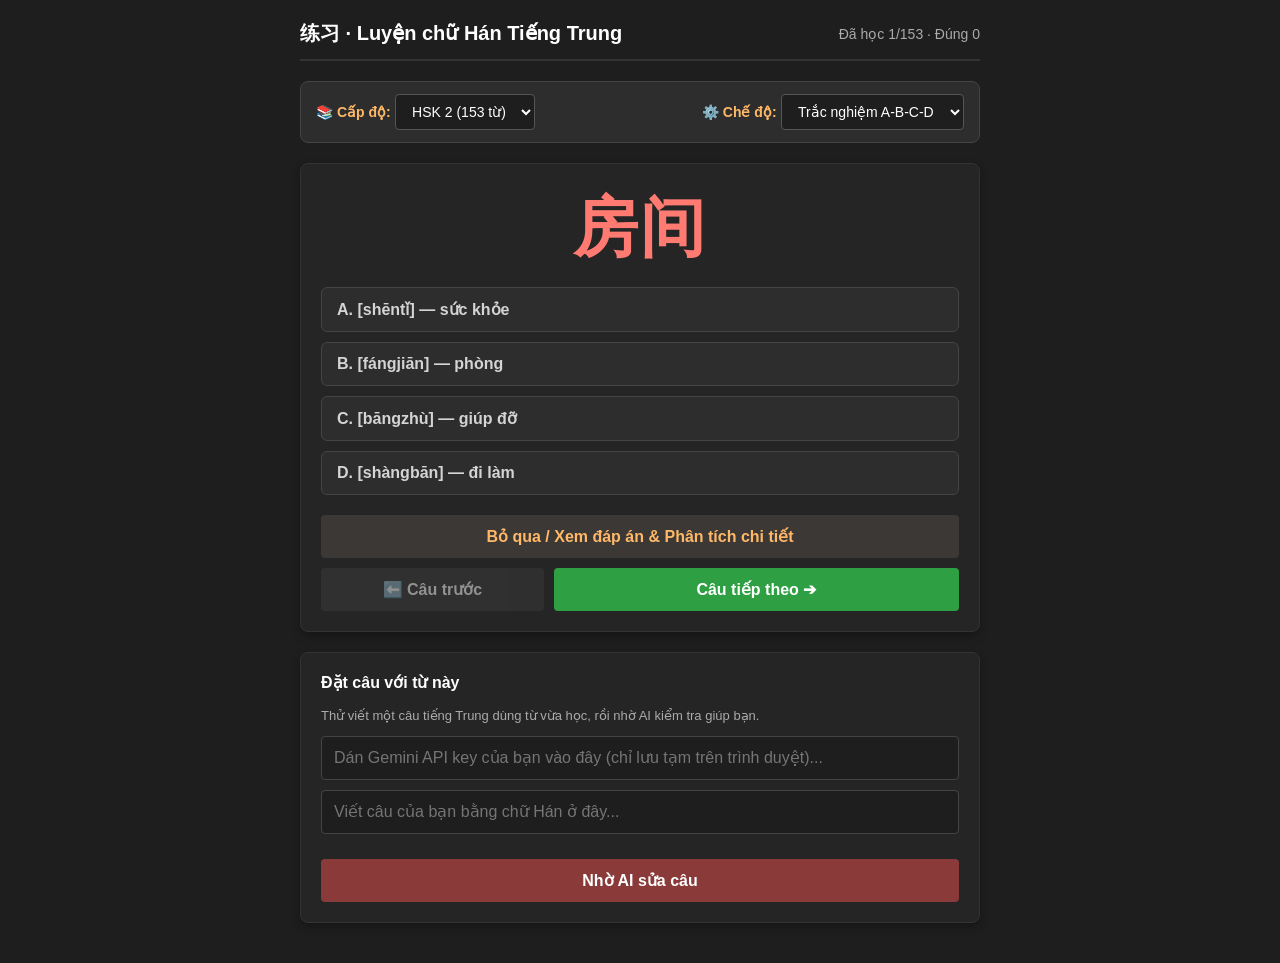
==== commit 6a8d250b: "Update index.html" ====
--- a/index.html
+++ b/index.html
@@ -3,7 +3,7 @@
 <head>
     <meta charset="UTF-8">
     <meta name="viewport" content="width=device-width, initial-scale=1.0">
-    <title>Luyện chữ Hán HSK1 & HSK2 - Trắc nghiệm Logic</title>
+    <title>Luyện chữ Hán HSK1 & HSK2 - Trắc nghiệm Logic & Điều hướng</title>
     <style>
         body {
             font-family: Arial, sans-serif;
@@ -133,6 +133,12 @@
             color: #fca5a5 !important;
         }
 
+        .nav-buttons {
+            display: flex;
+            gap: 10px;
+            margin-top: 10px;
+        }
+
         button {
             padding: 12px 20px;
             border: none;
@@ -154,13 +160,22 @@
             margin-top: 5px;
         }
         .btn-skip:hover { background-color: #4c4643; }
+        
+        .btn-prev {
+            background-color: #3b3b3b;
+            color: #fff;
+            flex: 1;
+        }
+        .btn-prev:hover:not(:disabled) { background-color: #4b4b4b; }
+        .btn-prev:disabled { opacity: 0.5; cursor: not-allowed; }
+
         .btn-next {
             background-color: #2ea043;
             color: #fff;
-            width: 100%;
-            margin-top: 10px;
+            flex: 2;
         }
         .btn-next:hover { background-color: #2c974b; }
+
         .ai-section h3 {
             margin-top: 0;
             font-size: 16px;
@@ -225,7 +240,12 @@
         </div>
 
         <button class="btn-skip" onclick="skipAndShowAnswer()">Bỏ qua / Xem đáp án & Phân tích chi tiết</button>
-        <button class="btn-next" onclick="nextCard()">Chuyển từ tiếp theo ➔</button>
+        
+        <div class="nav-buttons">
+            <button class="btn-prev" id="prevBtn" onclick="prevCard()" disabled>⬅️ Câu trước</button>
+            <button class="btn-next" onclick="nextCard()">Câu tiếp theo ➔</button>
+        </div>
+
         <div class="result-message" id="resultMsg" style="display: none;"></div>
     </div>
 
@@ -599,6 +619,9 @@
             return;
         }
 
+        // Cập nhật trạng thái nút Quay lại (Câu trước)
+        document.getElementById('prevBtn').disabled = (currentIndex === 0);
+
         const currentWord = currentList[currentIndex];
         document.getElementById('hanziCard').innerText = currentWord.hanzi;
         document.getElementById('pinyinInput').value = '';
@@ -620,18 +643,15 @@
         const quizContainer = document.getElementById('quizContainer');
         quizContainer.innerHTML = '';
 
-        // TÍNH LOGIC MỚI: Lọc các từ sai có cùng số lượng chữ Hán với từ đúng
         const correctLength = correctWord.hanzi.length;
         let sameLengthOptions = currentData.filter(item => item.hanzi !== correctWord.hanzi && item.hanzi.length === correctLength);
 
-        // Nếu số lượng từ cùng chiều dài không đủ 3 từ, lấy bù bằng tất cả các từ còn lại
         if (sameLengthOptions.length < 3) {
             let fallbackOptions = currentData.filter(item => item.hanzi !== correctWord.hanzi);
             sameLengthOptions = [...sameLengthOptions, ...fallbackOptions];
         }
 
         let wrongOptions = shuffleArray(sameLengthOptions).slice(0, 3);
-
         let options = [...wrongOptions, correctWord];
         options = shuffleArray(options);
 
@@ -689,7 +709,7 @@
         if (userVal === currentWord.pinyinNoTone) {
             msg.style.color = "#4ec9b0";
             msg.innerHTML = `✅ <b>Chính xác!</b><br>` +
-                            `• Pinyin: <span style="color: #ff7b72; font-size: 18px;">[${correctWord.pinyinTone}]</span><br>` +
+                            `• Pinyin: <span style="color: #ff7b72; font-size: 18px;">[${currentWord.pinyinTone}]</span><br>` +
                             `• Nghĩa tiếng Việt: <b>${currentWord.meaning}</b><br>` +
                             `• <i>Phân tích & Mẹo nhớ chi tiết:</i><br>${currentWord.detail}`;
             correctCount++;
@@ -706,8 +726,8 @@
         msg.style.display = 'block';
         msg.style.color = "#dcdcaa";
         msg.innerHTML = `💡 <b>Đáp án & Phân tích chi tiết:</b><br>` +
-                        `• Pinyin: <span style="color: #ff7b72; font-size: 18px;">[${correctWord.pinyinTone}]</span><br>` +
-                        `• Nghĩa tiếng Việt: <b>${correctWord.meaning}</b><br>` +
+                        `• Pinyin: <span style="color: #ff7b72; font-size: 18px;">[${currentWord.pinyinTone}]</span><br>` +
+                        `• Nghĩa tiếng Việt: <b>${currentWord.meaning}</b><br>` +
                         `• <i>Phân tích & Mẹo nhớ chi tiết:</i><br>${currentWord.detail}`;
 
         const mode = document.getElementById('modeSelect').value;
@@ -720,6 +740,13 @@
                     btn.classList.add('correct');
                 }
             }
+        }
+    }
+
+    function prevCard() {
+        if (currentIndex > 0) {
+            currentIndex--;
+            loadCard();
         }
     }
 
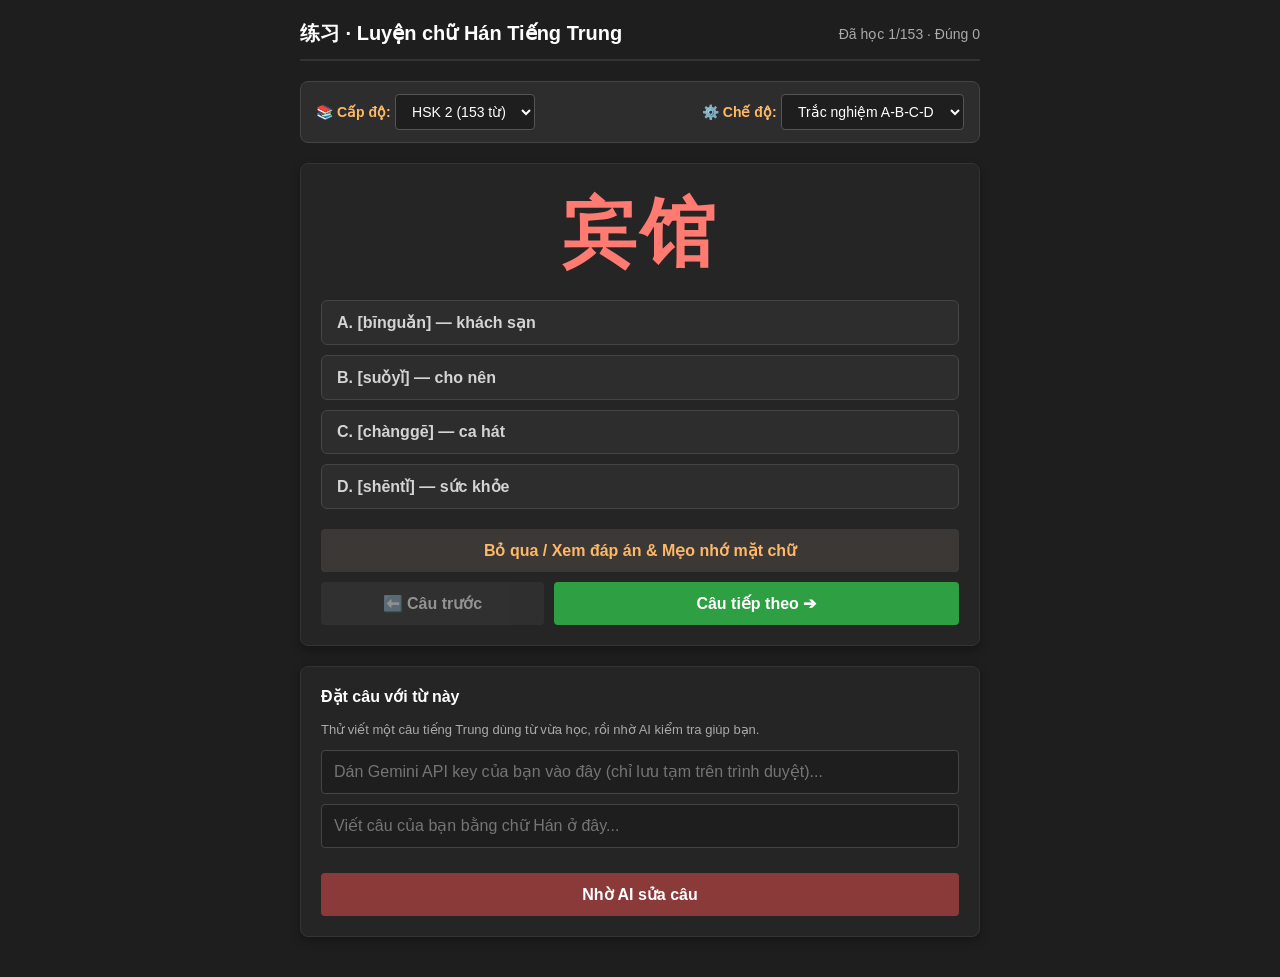
==== commit f9c3c953: "Update index.html" ====
--- a/index.html
+++ b/index.html
@@ -3,7 +3,7 @@
 <head>
     <meta charset="UTF-8">
     <meta name="viewport" content="width=device-width, initial-scale=1.0">
-    <title>Luyện chữ Hán HSK1 & HSK2 - Trắc nghiệm Logic & Điều hướng</title>
+    <title>Luyện chữ Hán HSK1 & HSK2 - Chuyên sâu Nhớ Mặt Chữ</title>
     <style>
         body {
             font-family: Arial, sans-serif;
@@ -69,13 +69,13 @@
             border: 1px solid #333;
         }
         .hanzi-display {
-            font-size: 65px;
+            font-size: 75px;
             text-align: center;
             margin-bottom: 15px;
             color: #ff7b72;
             font-weight: bold;
-            letter-spacing: 2px;
-            min-height: 75px;
+            letter-spacing: 4px;
+            min-height: 85px;
             display: flex;
             align-items: center;
             justify-content: center;
@@ -239,7 +239,7 @@
             </div>
         </div>
 
-        <button class="btn-skip" onclick="skipAndShowAnswer()">Bỏ qua / Xem đáp án & Phân tích chi tiết</button>
+        <button class="btn-skip" onclick="skipAndShowAnswer()">Bỏ qua / Xem đáp án & Mẹo nhớ mặt chữ</button>
         
         <div class="nav-buttons">
             <button class="btn-prev" id="prevBtn" onclick="prevCard()" disabled>⬅️ Câu trước</button>
@@ -265,309 +265,309 @@
 
 <script>
     const hsk1Data = [
-        { hanzi: "爱", pinyinNoTone: "ai", pinyinTone: "ài", meaning: "yêu, thích", detail: "• Cấu tạo: Bộ mịch + bộ tâm 心.<br>• Mẹo nhớ: Yêu thương bằng cả trái tim (心)." },
-        { hanzi: "八", pinyinNoTone: "ba", pinyinTone: "bā", meaning: "số 8", detail: "• Cấu tạo: Tượng hình hai nét phẩy ngửa." },
-        { hanzi: "爸爸", pinyinNoTone: "baba", pinyinTone: "bàba", meaning: "bố, ba", detail: "• Cấu tạo: Bộ phụ 父 (người cha)." },
-        { hanzi: "杯子", pinyinNoTone: "beizi", pinyinTone: "bēizi", meaning: "cái cốc, cái ly", detail: "• Cấu tạo: 木 (gỗ làm cốc) + 子." },
-        { hanzi: "北京", pinyinNoTone: "beijing", pinyinTone: "Běijīng", meaning: "Bắc Kinh", detail: "• Cấu tạo: 北 (phương Bắc) + 京 (kinh thành)." },
-        { hanzi: "本", pinyinNoTone: "ben", pinyinTone: "běn", meaning: "cuốn, quyển", detail: "• Cấu tạo: Bộ mộc 木 có vạch ngang gốc cây." },
-        { hanzi: "不客气", pinyinNoTone: "bukeqi", pinyinTone: "bú kèqi", meaning: "không có gì, đừng khách khí", detail: "• Cấu tạo: 不 (không) + 客 (khách) + 气 (khí)." },
-        { hanzi: "不", pinyinNoTone: "bu", pinyinTone: "bù", meaning: "không", detail: "• Cấu tạo: Bộ bất 不 chỉ sự phủ định." },
-        { hanzi: "菜", pinyinNoTone: "cai", pinyinTone: "cài", meaning: "rau, món ăn", detail: "• Cấu tạo: Bộ thảo 艹 (cây cỏ)." },
-        { hanzi: "茶", pinyinNoTone: "cha", pinyinTone: "chá", meaning: "trà", detail: "• Cấu tạo: Bộ thảo 艹 (lá trà)." },
-        { hanzi: "吃", pinyinNoTone: "chi", pinyinTone: "chī", meaning: "ăn", detail: "• Cấu tạo: Bộ khẩu 口 (miệng ăn)." },
-        { hanzi: "出租车", pinyinNoTone: "chuzuche", pinyinTone: "chūzūchē", meaning: "xe taxi", detail: "• Cấu tạo: 出 (ra) + 租 (thuê) + 车 (xe)." },
-        { hanzi: "打电话", pinyinNoTone: "dadianhua", pinyinTone: "dǎ diànhuà", meaning: "gọi điện thoại", detail: "• Cấu tạo: 打 (tay) + 电 (điện) + 话 (lời nói)." },
-        { hanzi: "大", pinyinNoTone: "da", pinyinTone: "dà", meaning: "to, lớn", detail: "• Cấu tạo: Tượng hình người dang rộng." },
-        { hanzi: "的", pinyinNoTone: "de", pinyinTone: "de", meaning: "của (trợ từ sở hữu)", detail: "• Cấu tạo: 白 + 勺." },
-        { hanzi: "点", pinyinNoTone: "dian", pinyinTone: "diǎn", meaning: "giờ, chút ít", detail: "• Cấu tạo: Phía dưới có bộ hỏa 💥 (bốn chấm)." },
-        { hanzi: "电脑", pinyinNoTone: "diannao", pinyinTone: "diànnǎo", meaning: "máy tính", detail: "• Cấu tạo: 电 (điện) + 脑 (não 月)." },
-        { hanzi: "电视", pinyinNoTone: "dianshi", pinyinTone: "diànshì", meaning: "tivi", detail: "• Cấu tạo: 电 (điện) + 视 (nhìn 见)." },
-        { hanzi: "电影", pinyinNoTone: "dianying", pinyinTone: "diànyǐng", meaning: "phim ảnh", detail: "• Cấu tạo: 电 (điện) + 影 (bóng hình)." },
-        { hanzi: "东西", pinyinNoTone: "dongxi", pinyinTone: "dōngxi", meaning: "đồ vật", detail: "• Cấu tạo: 东 (đông) + 西 (tây)." },
-        { hanzi: "都", pinyinNoTone: "dou", pinyinTone: "dōu", meaning: "đều", detail: "• Cấu tạo: Phía phải có bộ ấp 阝." },
-        { hanzi: "读", pinyinNoTone: "du", pinyinTone: "dú", meaning: "đọc", detail: "• Cấu tạo: Bộ ngôn 讠 (đọc sách)." },
-        { hanzi: "对不起", pinyinNoTone: "duibuqi", pinyinTone: "duìbuqǐ", meaning: "xin lỗi", detail: "• Cấu tạo: 对 + 不 + 起." },
-        { hanzi: "多", pinyinNoTone: "duo", pinyinTone: "duō", meaning: "nhiều", detail: "• Cấu tạo: Hai chữ 夕 xếp chồng." },
-        { hanzi: "多少", pinyinNoTone: "duoshao", pinyinTone: "duōshao", meaning: "bao nhiêu", detail: "• Cấu tạo: 多 (nhiều) + 少 (ít)." },
-        { hanzi: "儿子", pinyinNoTone: "erzi", pinyinTone: "érzi", meaning: "con trai", detail: "• Cấu tạo: 儿 + 子." },
-        { hanzi: "二", pinyinNoTone: "er", pinyinTone: "èr", meaning: "số 2", detail: "• Cấu tạo: Hai nét ngang." },
-        { hanzi: "饭店", pinyinNoTone: "fandian", pinyinTone: "fàndiàn", meaning: "nhà hàng, khách sạn", detail: "• Cấu tạo: 饭 (thực 饣) + 店 (quán 广)." },
-        { hanzi: "飞机", pinyinNoTone: "feiji", pinyinTone: "fēijī", meaning: "máy bay", detail: "• Cấu tạo: 飞 (bay) + 机 (máy 木)." },
-        { hanzi: "分钟", pinyinNoTone: "fenzhong", pinyinTone: "fēnzhōng", meaning: "phút", detail: "• Cấu tạo: 分 (chia) + 钟 (kim 钅)." },
-        { hanzi: "高兴", pinyinNoTone: "gaoxing", pinyinTone: "gāoxìng", meaning: "vui vẻ", detail: "• Cấu tạo: 高 (cao) + 兴 (hứng khởi)." },
-        { hanzi: "个", pinyinNoTone: "ge", pinyinTone: "gè", meaning: "cái, con (lượng từ)", detail: "• Cấu tạo: 人 (người) + nét đứng." },
-        { hanzi: "工作", pinyinNoTone: "gongzuo", pinyinTone: "gōngzuò", meaning: "công việc, làm việc", detail: "• Cấu tạo: 工 (thợ) + 作." },
-        { hanzi: "狗", pinyinNoTone: "gou", pinyinTone: "gǒu", meaning: "con chó", detail: "• Cấu tạo: Bộ khuyển 犭." },
-        { hanzi: "汉语", pinyinNoTone: "hanyu", pinyinTone: "hànyǔ", meaning: "tiếng Hán", detail: "• Cấu tạo: 汉 (sông 氵) + 语 (ngôn 讠)." },
-        { hanzi: "好", pinyinNoTone: "hao", pinyinTone: "hǎo", meaning: "tốt, hay", detail: "• Cấu tạo: 女 + 子." },
-        { hanzi: "喝", pinyinNoTone: "he", pinyinTone: "hē", meaning: "uống", detail: "• Cấu tạo: Bộ khẩu 口 (uống nước)." },
-        { hanzi: "和", pinyinNoTone: "he", pinyinTone: "hé", meaning: "và, với", detail: "• Cấu tạo: 禾 (lúa) + 口." },
-        { hanzi: "很", pinyinNoTone: "hen", pinyinTone: "hěn", meaning: "rất", detail: "• Cấu tạo: Bộ xích 彳." },
-        { hanzi: "后面", pinyinNoTone: "houmian", pinyinTone: "hòumiàn", meaning: "phía sau", detail: "• Cấu tạo: 后 (sau) + 面 (mặt)." },
-        { hanzi: "回", pinyinNoTone: "hui", pinyinTone: "huí", meaning: "trở về", detail: "• Cấu tạo: Vòng xoáy quay về." },
-        { hanzi: "会", pinyinNoTone: "hui", pinyinTone: "huì", meaning: "biết, sẽ", detail: "• Cấu tạo: 人 (người) hội tụ." },
-        { hanzi: "几", pinyinNoTone: "ji", pinyinTone: "jǐ", meaning: "mấy, bao nhiêu", detail: "• Cấu tạo: Số lượng nhỏ." },
-        { hanzi: "家", pinyinNoTone: "jia", pinyinTone: "jiā", meaning: "nhà, gia đình", detail: "• Cấu tạo: 宀 (mái nhà) + 豕." },
-        { hanzi: "叫", pinyinNoTone: "jiao", pinyinTone: "jiào", meaning: "tên là, gọi", detail: "• Cấu tạo: 口 (miệng gọi)." },
-        { hanzi: "今天", pinyinNoTone: "jintian", pinyinTone: "jīntiān", meaning: "hôm nay", detail: "• Cấu tạo: 今 + 天." },
-        { hanzi: "九", pinyinNoTone: "jiu", pinyinTone: "jiǔ", meaning: "số 9", detail: "• Cấu tạo: Số chín." },
-        { hanzi: "开", pinyinNoTone: "kai", pinyinTone: "kāi", meaning: "mở, lái (xe)", detail: "• Cấu tạo: Mở cửa 门." },
-        { hanzi: "看", pinyinNoTone: "kan", pinyinTone: "kàn", meaning: "nhìn, xem", detail: "• Cấu tạo: Tay che trên 目 (mắt)." },
-        { hanzi: "看见", pinyinNoTone: "kanjian", pinyinTone: "kànjiàn", meaning: "nhìn thấy", detail: "• Cấu tạo: 看 + 见." },
-        { hanzi: "块", pinyinNoTone: "kuai", pinyinTone: "kuài", meaning: "đồng (tiền), miếng", detail: "• Cấu tạo: Bộ thổ 土." },
-        { hanzi: "来", pinyinNoTone: "lai", pinyinTone: "lái", meaning: "đến, tới", detail: "• Cấu tạo: Cây lúa mì từ xa tới." },
-        { hanzi: "老师", pinyinNoTone: "laoshi", pinyinTone: "lǎoshī", meaning: "thầy cô giáo", detail: "• Cấu tạo: 老 (già) + 师." },
-        { hanzi: "了", pinyinNoTone: "le", pinyinTone: "le", meaning: "rồi (trợ từ)", detail: "• Cấu tạo: Trợ từ hoàn thành." },
-        { hanzi: "冷", pinyinNoTone: "leng", pinyinTone: "lěng", meaning: "lạnh", detail: "• Cấu tạo: Bộ băng 冫." },
-        { hanzi: "里", pinyinNoTone: "li", pinyinTone: "lǐ", meaning: "bên trong", detail: "• Cấu tạo: 田 (ruộng) + 土." },
-        { hanzi: "六", pinyinNoTone: "liu", pinyinTone: "liù", meaning: "số 6", detail: "• Cấu tạo: Số sáu." },
-        { hanzi: "妈妈", pinyinNoTone: "mama", pinyinTone: "māma", meaning: "mẹ", detail: "• Cấu tạo: 女 + 马." },
-        { hanzi: "吗", pinyinNoTone: "ma", pinyinTone: "ma", meaning: "không? (trợ từ)", detail: "• Cấu tạo: 口 + 马." },
-        { hanzi: "买", pinyinNoTone: "mai", pinyinTone: "mǎi", meaning: "mua", detail: "• Cấu tạo: Thu mua đồ." },
-        { hanzi: "猫", pinyinNoTone: "mao", pinyinTone: "māo", meaning: "con mèo", detail: "• Cấu tạo: 犭 + 苗." },
-        { hanzi: "没关系", pinyinNoTone: "meiguanxi", pinyinTone: "méi guānxi", meaning: "không sao", detail: "• Cấu tạo: 没 + 关 + 系." },
-        { hanzi: "没有", pinyinNoTone: "meiyou", pinyinTone: "méiyǒu", meaning: "không có", detail: "• Cấu tạo: 没 + 有." },
-        { hanzi: "米饭", pinyinNoTone: "mifan", pinyinTone: "mǐfàn", meaning: "cơm", detail: "• Cấu tạo: 米 (gạo) + 饭." },
-        { hanzi: "明天", pinyinNoTone: "mingtian", pinyinTone: "míngtiān", meaning: "ngày mai", detail: "• Cấu tạo: 日 + 月 + 天." },
-        { hanzi: "名字", pinyinNoTone: "mingzi", pinyinTone: "míngzi", meaning: "tên", detail: "• Cấu tạo: 名 + 子." },
-        { hanzi: "哪", pinyinNoTone: "na", pinyinTone: "nǎ", meaning: "nào, đâu", detail: "• Cấu tạo: 口 + 那." },
-        { hanzi: "那", pinyinNoTone: "na", pinyinTone: "nà", meaning: "kia, đó", detail: "• Cấu tạo: Vùng đất phía xa." },
-        { hanzi: "呢", pinyinNoTone: "ne", pinyinTone: "ne", meaning: "nhỉ (trợ từ)", detail: "• Cấu tạo: Trợ từ cuối câu." },
-        { hanzi: "能", pinyinNoTone: "neng", pinyinTone: "néng", meaning: "có thể", detail: "• Cấu tạo: Năng lực." },
-        { hanzi: "你", pinyinNoTone: "ni", pinyinTone: "nǐ", meaning: "bạn", detail: "• Cấu tạo: 亻 + 尔." },
-        { hanzi: "年", pinyinNoTone: "nian", pinyinTone: "nián", meaning: "năm", detail: "• Cấu tạo: Chu kỳ mùa màng." },
-        { hanzi: "女儿", pinyinNoTone: "nuer", pinyinTone: "nǚ'ér", meaning: "con gái", detail: "• Cấu tạo: 女 + 儿." },
-        { hanzi: "朋友", pinyinNoTone: "pengyou", pinyinTone: "péngyou", meaning: "bạn bè", detail: "• Cấu tạo: 朋 + 友." },
-        { hanzi: "漂亮", pinyinNoTone: "piaoliang", pinyinTone: "piàoliang", meaning: "đẹp", detail: "• Cấu tạo: 漂 + 亮." },
-        { hanzi: "苹果", pinyinNoTone: "pingguo", pinyinTone: "píngguǒ", meaning: "quả táo", detail: "• Cấu tạo: 苹 + 果." },
-        { hanzi: "七", pinyinNoTone: "qi", pinyinTone: "qī", meaning: "số 7", detail: "• Cấu tạo: Số bảy." },
-        { hanzi: "钱", pinyinNoTone: "qian", pinyinTone: "qián", meaning: "tiền", detail: "• Cấu tạo: Bộ kim 钅." },
-        { hanzi: "前面", pinyinNoTone: "qianmian", pinyinTone: "qiánmiàn", meaning: "phía trước", detail: "• Cấu tạo: 前 + 面." },
-        { hanzi: "请", pinyinNoTone: "qing", pinyinTone: "qǐng", meaning: "mời", detail: "• Cấu tạo: Bộ ngôn 讠." },
-        { hanzi: "去", pinyinNoTone: "qu", pinyinTone: "qù", meaning: "đi", detail: "• Cấu tạo: Đi rời khỏi." },
-        { hanzi: "热", pinyinNoTone: "re", pinyinTone: "rè", meaning: "nóng", detail: "• Cấu tạo: Phía dưới có bộ hỏa 💥." },
-        { hanzi: "人", pinyinNoTone: "ren", pinyinTone: "rén", meaning: "người", detail: "• Cấu tạo: Hai chân bước." },
-        { hanzi: "认识", pinyinNoTone: "renshi", pinyinTone: "rènshi", meaning: "quen biết", detail: "• Cấu tạo: 认 + 识." },
-        { hanzi: "三", pinyinNoTone: "san", pinyinTone: "sān", meaning: "số 3", detail: "• Cấu tạo: Ba nét ngang." },
-        { hanzi: "商店", pinyinNoTone: "shangdian", pinyinTone: "shāngdiàn", meaning: "cửa hàng", detail: "• Cấu tạo: 商 + 店." },
-        { hanzi: "上", pinyinNoTone: "shang", pinyinTone: "shàng", meaning: "trên, lên", detail: "• Cấu tạo: Vị trí phía trên." },
-        { hanzi: "上午", pinyinNoTone: "shangwu", pinyinTone: "shàngwǔ", meaning: "buổi sáng", detail: "• Cấu tạo: 上 + 午." },
-        { hanzi: "少", pinyinNoTone: "shao", pinyinTone: "shǎo", meaning: "ít", detail: "• Cấu tạo: 小 bớt nét." },
-        { hanzi: "谁", pinyinNoTone: "shei", pinyinTone: "shéi", meaning: "ai", detail: "• Cấu tạo: Bộ ngôn 讠 hỏi người." },
-        { hanzi: "什么", pinyinNoTone: "shenme", pinyinTone: "shénme", meaning: "cái gì", detail: "• Cấu tạo: 什 + 么." },
-        { hanzi: "十", pinyinNoTone: "shi", pinyinTone: "shí", meaning: "số 10", detail: "• Cấu tạo: Hình chữ thập." },
-        { hanzi: "时候", pinyinNoTone: "shihou", pinyinTone: "shíhou", meaning: "lúc, thời gian", detail: "• Cấu tạo: 时 + 候." },
-        { hanzi: "是", pinyinNoTone: "shi", pinyinTone: "shì", meaning: "là, đúng", detail: "• Cấu tạo: Phía trên có bộ nhật 日." },
-        { hanzi: "书", pinyinNoTone: "shu", pinyinTone: "shū", meaning: "sách", detail: "• Cấu tạo: Tay cầm bút viết." },
-        { hanzi: "水", pinyinNoTone: "shui", pinyinTone: "shuǐ", meaning: "nước", detail: "• Cấu tạo: Dòng sông chảy." },
-        { hanzi: "水果", pinyinNoTone: "shuiguo", pinyinTone: "shuǐguǒ", meaning: "trái cây", detail: "• Cấu tạo: 水 + 果." },
-        { hanzi: "睡觉", pinyinNoTone: "shuijiao", pinyinTone: "shuìjiào", meaning: "ngủ", detail: "• Cấu tạo: 睡 + 觉." },
-        { hanzi: "说话", pinyinNoTone: "shuohua", pinyinTone: "shuōhuà", meaning: "nói chuyện", detail: "• Cấu tạo: 说 + 话." },
-        { hanzi: "四", pinyinNoTone: "si", pinyinTone: "sì", meaning: "số 4", detail: "• Cấu tạo: Khung bao 囗." },
-        { hanzi: "岁", pinyinNoTone: "sui", pinyinTone: "suì", meaning: "tuổi", detail: "• Cấu tạo: 山 + 夕." },
-        { hanzi: "他", pinyinNoTone: "ta", pinyinTone: "tā", meaning: "anh ấy", detail: "• Cấu tạo: 亻 (phái nam)." },
-        { hanzi: "她", pinyinNoTone: "ta", pinyinTone: "tā", meaning: "cô ấy", detail: "• Cấu tạo: 女 (phái nữ)." },
-        { hanzi: "太", pinyinNoTone: "tai", pinyinTone: "tài", meaning: "quá, lắm", detail: "• Cấu tạo: 大 thêm chấm phẩy." },
-        { hanzi: "天气", pinyinNoTone: "tianqi", pinyinTone: "tiānqì", meaning: "thời tiết", detail: "• Cấu tạo: 天 + 气." },
-        { hanzi: "听", pinyinNoTone: "ting", pinyinTone: "tīng", meaning: "nghe", detail: "• Cấu tạo: Dùng tai nghe." },
-        { hanzi: "同学", pinyinNoTone: "tongxue", pinyinTone: "tóngxué", meaning: "bạn học", detail: "• Cấu tạo: 同 + 学." },
-        { hanzi: "喂", pinyinNoTone: "wei", pinyinTone: "wèi", meaning: "alo", detail: "• Cấu tạo: 口 (miệng)." },
-        { hanzi: "我", pinyinNoTone: "wo", pinyinTone: "wǒ", meaning: "tôi", detail: "• Cấu tạo: Bộ qua 戈." },
-        { hanzi: "我们", pinyinNoTone: "women", pinyinTone: "wǒmen", meaning: "chúng tôi", detail: "• Cấu tạo: 我 + 们." },
-        { hanzi: "五", pinyinNoTone: "wu", pinyinTone: "wǔ", meaning: "số 5", detail: "• Cấu tạo: Số năm." },
-        { hanzi: "喜欢", pinyinNoTone: "xihuan", pinyinTone: "xǐhuan", meaning: "thích", detail: "• Cấu tạo: 喜 + 欢." },
-        { hanzi: "下", pinyinNoTone: "xia", pinyinTone: "xià", meaning: "dưới, xuống", detail: "• Cấu tạo: Vị trí phía dưới." },
-        { hanzi: "下午", pinyinNoTone: "xiawu", pinyinTone: "xiàwǔ", meaning: "buổi chiều", detail: "• Cấu tạo: 下 + 午." },
-        { hanzi: "下雨", pinyinNoTone: "xiayu", pinyinTone: "xiàyǔ", meaning: "mưa rơi", detail: "• Cấu tạo: 下 + 雨." },
-        { hanzi: "先生", pinyinNoTone: "xiansheng", pinyinTone: "xiānsheng", meaning: "ngài, ông", detail: "• Cấu tạo: 先 + 生." },
-        { hanzi: "现在", pinyinNoTone: "xianzai", pinyinTone: "xiànzài", meaning: "bây giờ", detail: "• Cấu tạo: 现 + 在." },
-        { hanzi: "想", pinyinNoTone: "xiang", pinyinTone: "xiǎng", meaning: "muốn, nhớ", detail: "• Cấu tạo: 相 + 心." },
-        { hanzi: "小", pinyinNoTone: "xiao", pinyinTone: "xiǎo", meaning: "nhỏ, bé", detail: "• Cấu tạo: Chia nhỏ." },
-        { hanzi: "小姐", pinyinNoTone: "xiaojie", pinyinTone: "xiǎojiě", meaning: "cô gái", detail: "• Cấu tạo: 小 + 姐." },
-        { hanzi: "些", pinyinNoTone: "xie", pinyinTone: "xiē", meaning: "một vài", detail: "• Cấu tạo: 此 + 二." },
-        { hanzi: "写", pinyinNoTone: "xie", pinyinTone: "xiě", meaning: "viết", detail: "• Cấu tạo: Viết lách." },
-        { hanzi: "谢谢", pinyinNoTone: "xiexie", pinyinTone: "xièxie", meaning: "cảm ơn", detail: "• Cấu tạo: Bộ ngôn 讠." },
-        { hanzi: "星期", pinyinNoTone: "xingqi", pinyinTone: "xīngqī", meaning: "tuần, thứ", detail: "• Cấu tạo: 星 + 期." },
-        { hanzi: "学生", pinyinNoTone: "xuesheng", pinyinTone: "xuésheng", meaning: "học sinh", detail: "• Cấu tạo: 学 + 生." },
-        { hanzi: "学习", pinyinNoTone: "xuexi", pinyinTone: "xuéxí", meaning: "học tập", detail: "• Cấu tạo: 学 + 习." },
-        { hanzi: "学校", pinyinNoTone: "xuexiao", pinyinTone: "xuéxiào", meaning: "trường học", detail: "• Cấu tạo: 学 + 校." },
-        { hanzi: "一", pinyinNoTone: "yi", pinyinTone: "yī", meaning: "số 1", detail: "• Cấu tạo: Một nét ngang." },
-        { hanzi: "衣服", pinyinNoTone: "yifu", pinyinTone: "yīfu", meaning: "quần áo", detail: "• Cấu tạo: 衣 + 服." },
-        { hanzi: "医生", pinyinNoTone: "yisheng", pinyinTone: "yīshēng", meaning: "bác sĩ", detail: "• Cấu tạo: 医 + 生." },
-        { hanzi: "医院", pinyinNoTone: "yiyuan", pinyinTone: "yīyuàn", meaning: "bệnh viện", detail: "• Cấu tạo: 医 + 院." },
-        { hanzi: "椅", pinyinNoTone: "yi", pinyinTone: "yǐzi", meaning: "cái ghế", detail: "• Cấu tạo: 木 + 子." },
-        { hanzi: "有", pinyinNoTone: "you", pinyinTone: "yǒu", meaning: "có", detail: "• Cấu tạo: Bàn tay nắm giữ." },
-        { hanzi: "月", pinyinNoTone: "yue", pinyinTone: "yuè", meaning: "tháng, mặt trăng", detail: "• Cấu tạo: Mặt trăng." },
-        { hanzi: "再见", pinyinNoTone: "zaijian", pinyinTone: "zàijiàn", meaning: "tạm biệt", detail: "• Cấu tạo: 再 + 见." },
-        { hanzi: "在", pinyinNoTone: "zai", pinyinTone: "zài", meaning: "ở, tại", detail: "• Cấu tạo: Bộ thổ 土." },
-        { hanzi: "怎么", pinyinNoTone: "zenme", pinyinTone: "zěnme", meaning: "làm sao, thế nào", detail: "• Cấu tạo: 怎 + 么." },
-        { hanzi: "怎么样", pinyinNoTone: "zenmeyang", pinyinTone: "zěnmeyàng", meaning: "như thế nào", detail: "• Cấu tạo: 怎 + 么 + 样." },
-        { hanzi: "这", pinyinNoTone: "zhe", pinyinTone: "zhè", meaning: "đây, này", detail: "• Cấu tạo: Bộ xước 辶." },
-        { hanzi: "中国", pinyinNoTone: "zhongguo", pinyinTone: "Zhōngguó", meaning: "Trung Quốc", detail: "• Cấu tạo: 中 + 国." },
-        { hanzi: "中午", pinyinNoTone: "zhongwu", pinyinTone: "zhōngwǔ", meaning: "buổi trưa", detail: "• Cấu tạo: 中 + 午." },
-        { hanzi: "住", pinyinNoTone: "zhu", pinyinTone: "zhù", meaning: "sống, ở", detail: "• Cấu tạo: 亻 + 主." },
-        { hanzi: "桌子", pinyinNoTone: "zhuozi", pinyinTone: "zhuōzi", meaning: "cái bàn", detail: "• Cấu tạo: 木 + 子." },
-        { hanzi: "字", pinyinNoTone: "zi", pinyinTone: "zì", meaning: "chữ Hán", detail: "• Cấu tạo: 宀 + 子." },
-        { hanzi: "昨天", pinyinNoTone: "zuotian", pinyinTone: "zuótiān", meaning: "ngày hôm qua", detail: "• Cấu tạo: 昨 + 天." },
-        { hanzi: "坐", pinyinNoTone: "zuo", pinyinTone: "zuò", meaning: "ngồi", detail: "• Cấu tạo: Hai người ngồi trên đất." },
-        { hanzi: "做", pinyinNoTone: "zuo", pinyinTone: "zuò", meaning: "làm", detail: "• Cấu tạo: 亻 làm việc." }
+        { hanzi: "爱", pinyinNoTone: "ai", pinyinTone: "ài", meaning: "yêu, thích", detail: "• <b>Mặt chữ:</b> Gồm chữ mịch trùm lên <b>bộ tâm (心 - trái tim)</b> ở dưới.<br>• <b>Mẹo nhớ:</b> Tình yêu chân chính là dùng cả <i>trái tim (心)</i> để che chở." },
+        { hanzi: "八", pinyinNoTone: "ba", pinyinTone: "bā", meaning: "số 8", detail: "• <b>Mặt chữ:</b> Hai nét phẩy tách ra hai bên.<br>• <b>Mẹo nhớ:</b> Giống hình chiếc quạt xòe hoặc hai tay mở rộng." },
+        { hanzi: "爸爸", pinyinNoTone: "baba", pinyinTone: "bàba", meaning: "bố, ba", detail: "• <b>Mặt chữ:</b> Chữ phụ (父 - người cha) kết hợp với chữ ba (巴).<br>• <b>Mẹo nhớ:</b> Thấy bộ phụ là biết ngay người sinh ra mình." },
+        { hanzi: "杯子", pinyinNoTone: "beizi", pinyinTone: "bēizi", meaning: "cái cốc, cái ly", detail: "• <b>Mặt chữ:</b> <b>杯</b> (Bộ mộc 木 - cây gỗ) + <b>子</b> (con).<br>• <b>Mẹo nhớ:</b> Cái cốc làm bằng chất liệu <i>gỗ (木)</i> hình dáng nhỏ xinh." },
+        { hanzi: "北京", pinyinNoTone: "beijing", pinyinTone: "Běijīng", meaning: "Bắc Kinh", detail: "• <b>Mặt chữ:</b> <b>北</b> (phương Bắc) + <b>京</b> (tòa thành lớn).<br>• <b>Mẹo nhớ:</b> Thủ đô kinh thành lớn ở phương Bắc." },
+        { hanzi: "本", pinyinNoTone: "ben", pinyinTone: "běn", meaning: "cuốn, quyển", detail: "• <b>Mặt chữ:</b> Chữ mộc (木 - cây) có gạch ngang ở gốc.<br>• <b>Mẹo nhớ:</b> Gốc cây là nguyên liệu làm ra những <i>quyển sách (本)</i>." },
+        { hanzi: "不客气", pinyinNoTone: "bukeqi", pinyinTone: "bú kèqi", meaning: "không có gì", detail: "• <b>Mặt chữ:</b> 不 (không) + 客 (khách) + 气 (hơi thở).<br>• <b>Mẹo nhớ:</b> Không cần phải giữ ý khách sáo." },
+        { hanzi: "不", pinyinNoTone: "bu", pinyinTone: "bù", meaning: "không", detail: "• <b>Mặt chữ:</b> Biểu thị sự phủ định." },
+        { hanzi: "菜", pinyinNoTone: "cai", pinyinTone: "cài", meaning: "rau, món ăn", detail: "• <b>Mặt chữ:</b> Trên là <b>bộ thảo (艹 - cỏ cây)</b>.<br>• <b>Mẹo nhớ:</b> Những loại rau củ mọc từ <i>cỏ cây (艹)</i>." },
+        { hanzi: "茶", pinyinNoTone: "cha", pinyinTone: "chá", meaning: "trà", detail: "• <b>Mặt chữ:</b> Trên là <b>bộ thảo (艹 - cỏ cây)</b>.<br>• <b>Mẹo nhớ:</b> Lá trà là một loại lá cây (艹)." },
+        { hanzi: "吃", pinyinNoTone: "chi", pinyinTone: "chī", meaning: "ăn", detail: "• <b>Mặt chữ:</b> Bên trái là <b>bộ khẩu (口 - cái miệng)</b>.<br>• <b>Mẹo nhớ:</b> Muốn ăn uống bắt buộc dùng đến <i>miệng (口)</i>." },
+        { hanzi: "出租车", pinyinNoTone: "chuzuche", pinyinTone: "chūzūchē", meaning: "xe taxi", detail: "• <b>Mặt chữ:</b> 出 (ra) + 租 (thuê) + 车 (xe)." },
+        { hanzi: "打电话", pinyinNoTone: "dadianhua", pinyinTone: "dǎ diànhuà", meaning: "gọi điện thoại", detail: "• <b>Mặt chữ:</b> 打 (Tay 扌) + 电 (điện) + 话 (Lời nói 讠)." },
+        { hanzi: "大", pinyinNoTone: "da", pinyinTone: "dà", meaning: "to, lớn", detail: "• <b>Mặt chữ:</b> Người dang rộng tay chân." },
+        { hanzi: "的", pinyinNoTone: "de", pinyinTone: "de", meaning: "của", detail: "• <b>Mặt chữ:</b> Bạch (白) + Thược (勺)." },
+        { hanzi: "点", pinyinNoTone: "dian", pinyinTone: "diǎn", meaning: "giờ, điểm", detail: "• <b>Mặt chữ:</b> Phía dưới đáy có <b>4 dấu chấm (灬 - bộ hỏa)</b>." },
+        { hanzi: "电脑", pinyinNoTone: "diannao", pinyinTone: "diànnǎo", meaning: "máy tính", detail: "• <b>Mặt chữ:</b> 电 (điện) + 脑 (Có <b>bộ nguyệt 月</b> chỉ bộ não)." },
+        { hanzi: "电视", pinyinNoTone: "dianshi", pinyinTone: "diànshì", meaning: "tivi", detail: "• <b>Mặt chữ:</b> 电 (điện) + 视 (Có <b>bộ kiến 见 - nhìn</b>)." },
+        { hanzi: "电影", pinyinNoTone: "dianying", pinyinTone: "diànyǐng", meaning: "phim ảnh", detail: "• <b>Mặt chữ:</b> 电 (điện) + 影 (cái bóng)." },
+        { hanzi: "东西", pinyinNoTone: "dongxi", pinyinTone: "dōngxi", meaning: "đồ vật", detail: "• <b>Mặt chữ:</b> 东 (Đông) + 西 (Tây)." },
+        { hanzi: "都", pinyinNoTone: "dou", pinyinTone: "dōu", meaning: "đều", detail: "• <b>Mặt chữ:</b> Bên phải là <b>bộ ấp (阝 - thành thị)</b>." },
+        { hanzi: "读", pinyinNoTone: "du", pinyinTone: "dú", meaning: "đọc", detail: "• <b>Mặt chữ:</b> Bên trái là <b>bộ ngôn (讠 - lời nói)</b>." },
+        { hanzi: "对不起", pinyinNoTone: "duibuqi", pinyinTone: "duìbuqǐ", meaning: "xin lỗi", detail: "• <b>Mặt chữ:</b> 对 + 不 + 起." },
+        { hanzi: "多", pinyinNoTone: "duo", pinyinTone: "duō", meaning: "nhiều", detail: "• <b>Mặt chữ:</b> Hai chữ chiều tối (夕) xếp chồng." },
+        { hanzi: "多少", pinyinNoTone: "duoshao", pinyinTone: "duōshao", meaning: "bao nhiêu", detail: "• <b>Mặt chữ:</b> 多 (nhiều) + 少 (ít)." },
+        { hanzi: "儿子", pinyinNoTone: "erzi", pinyinTone: "érzi", meaning: "con trai", detail: "• <b>Mặt chữ:</b> 儿 + 子." },
+        { hanzi: "二", pinyinNoTone: "er", pinyinTone: "èr", meaning: "số 2", detail: "• <b>Mặt chữ:</b> Hai nét ngang." },
+        { hanzi: "饭店", pinyinNoTone: "fandian", pinyinTone: "fàndiàn", meaning: "nhà hàng", detail: "• <b>Mặt chữ:</b> 饭 (<b>bộ thực 饣 - ăn</b>) + 店 (<b>bộ quảng 广 - mái nhà</b>)." },
+        { hanzi: "飞机", pinyinNoTone: "feiji", pinyinTone: "fēijī", meaning: "máy bay", detail: "• <b>Mặt chữ:</b> 飞 (bay) + 机 (máy 木)." },
+        { hanzi: "分钟", pinyinNoTone: "fenzhong", pinyinTone: "fēnzhōng", meaning: "phút", detail: "• <b>Mặt chữ:</b> 分 (chia) + 钟 (<b>bộ kim 钅 - kim loại</b>)." },
+        { hanzi: "高兴", pinyinNoTone: "gaoxing", pinyinTone: "gāoxìng", meaning: "vui vẻ", detail: "• <b>Mặt chữ:</b> 高 (cao) + 兴 (hứng khởi)." },
+        { hanzi: "个", pinyinNoTone: "ge", pinyinTone: "gè", meaning: "cái, con", detail: "• <b>Mặt chữ:</b> Bên trái là <b>bộ nhân (亻 - người)</b>." },
+        { hanzi: "工作", pinyinNoTone: "gongzuo", pinyinTone: "gōngzuò", meaning: "làm việc", detail: "• <b>Mặt chữ:</b> 工 (thợ) + 作 (Có <b>bộ nhân 亻</b>)." },
+        { hanzi: "狗", pinyinNoTone: "gou", pinyinTone: "gǒu", meaning: "con chó", detail: "• <b>Mặt chữ:</b> Bên trái là <b>bộ khuyển (犭 - thú vật)</b>." },
+        { hanzi: "汉语", pinyinNoTone: "hanyu", pinyinTone: "hànyǔ", meaning: "tiếng Hán", detail: "• <b>Mặt chữ:</b> 汉 (<b>bộ thủy 氵</b>) + 语 (<b>bộ ngôn 讠</b>)." },
+        { hanzi: "好", pinyinNoTone: "hao", pinyinTone: "hǎo", meaning: "tốt, hay", detail: "• <b>Mặt chữ:</b> <b>bộ nữ (女)</b> + <b>bộ tử (子)</b>.<br>• <b>Mẹo nhớ:</b> Mẹ (女) ôm con (子) là điều tốt đẹp nhất." },
+        { hanzi: "喝", pinyinNoTone: "he", pinyinTone: "hē", meaning: "uống", detail: "• <b>Mặt chữ:</b> Bên trái là <b>bộ khẩu (口 - miệng)</b>." },
+        { hanzi: "和", pinyinNoTone: "he", pinyinTone: "hé", meaning: "và", detail: "• <b>Mặt chữ:</b> Bên trái là <b>bộ hòa (禾 - lúa)</b>." },
+        { hanzi: "很", pinyinNoTone: "hen", pinyinTone: "hěn", meaning: "rất", detail: "• <b>Mặt chữ:</b> Bên trái là <b>bộ xích (彳)</b>." },
+        { hanzi: "后面", pinyinNoTone: "houmian", pinyinTone: "hòumiàn", meaning: "phía sau", detail: "• <b>Mặt chữ:</b> 后 (sau) + 面 (mặt)." },
+        { hanzi: "回", pinyinNoTone: "hui", pinyinTone: "huí", meaning: "trở về", detail: "• <b>Mặt chữ:</b> Vòng xoáy khép kín." },
+        { hanzi: "会", pinyinNoTone: "hui", pinyinTone: "huì", meaning: "biết, sẽ", detail: "• <b>Mặt chữ:</b> Tích lũy kiến thức." },
+        { hanzi: "几", pinyinNoTone: "ji", pinyinTone: "jǐ", meaning: "mấy", detail: "• <b>Mặt chữ:</b> Số lượng nhỏ." },
+        { hanzi: "家", pinyinNoTone: "jia", pinyinTone: "jiā", meaning: "nhà", detail: "• <b>Mặt chữ:</b> Trên là <b>bộ mái nhà (宀)</b>, dưới là con heo (🐖)." },
+        { hanzi: "叫", pinyinNoTone: "jiao", pinyinTone: "jiào", meaning: "gọi", detail: "• <b>Mặt chữ:</b> Bên trái là <b>bộ khẩu (口 - miệng)</b>." },
+        { hanzi: "今天", pinyinNoTone: "jintian", pinyinTone: "jīntiān", meaning: "hôm nay", detail: "• <b>Mặt chữ:</b> 今 + 天." },
+        { hanzi: "九", pinyinNoTone: "jiu", pinyinTone: "jiǔ", meaning: "số 9", detail: "• <b>Mặt chữ:</b> Nét phẩy cong." },
+        { hanzi: "开", pinyinNoTone: "kai", pinyinTone: "kāi", meaning: "mở", detail: "• <b>Mặt chữ:</b> Hai cánh cửa <b>bộ môn (门)</b> mở ra." },
+        { hanzi: "看", pinyinNoTone: "kan", pinyinTone: "kàn", meaning: "nhìn", detail: "• <b>Mặt chữ:</b> Tay che trên <b>bộ mục (目 - mắt)</b>." },
+        { hanzi: "看见", pinyinNoTone: "kanjian", pinyinTone: "kànjiàn", meaning: "nhìn thấy", detail: "• <b>Mặt chữ:</b> 看 + 见." },
+        { hanzi: "块", pinyinNoTone: "kuai", pinyinTone: "kuài", meaning: "miếng", detail: "• <b>Mặt chữ:</b> Bên trái là <b>bộ thổ (土 - đất)</b>." },
+        { hanzi: "来", pinyinNoTone: "lai", pinyinTone: "lái", meaning: "đến", detail: "• <b>Mặt chữ:</b> Cây lúa mì." },
+        { hanzi: "老师", pinyinNoTone: "laoshi", pinyinTone: "lǎoshī", meaning: "thầy cô", detail: "• <b>Mặt chữ:</b> 老 + 师." },
+        { hanzi: "了", pinyinNoTone: "le", pinyinTone: "le", meaning: "rồi", detail: "• <b>Mặt chữ:</b> Trợ từ." },
+        { hanzi: "冷", pinyinNoTone: "leng", pinyinTone: "lěng", meaning: "lạnh", detail: "• <b>Mặt chữ:</b> Bên trái là <b>bộ băng (冫 - nước đá)</b>." },
+        { hanzi: "里", pinyinNoTone: "li", pinyinTone: "lǐ", meaning: "trong", detail: "• <b>Mặt chữ:</b> Trên là <b>bộ điền (田)</b>, dưới là <b>bộ thổ (土)</b>." },
+        { hanzi: "六", pinyinNoTone: "liu", pinyinTone: "liù", meaning: "số 6", detail: "• <b>Mặt chữ:</b> Số sáu." },
+        { hanzi: "妈妈", pinyinNoTone: "mama", pinyinTone: "māma", meaning: "mẹ", detail: "• <b>Mặt chữ:</b> <b>bộ nữ (女)</b> + chữ mã (马)." },
+        { hanzi: "吗", pinyinNoTone: "ma", pinyinTone: "ma", meaning: "không?", detail: "• <b>Mặt chữ:</b> Bên trái là <b>bộ khẩu (口)</b>." },
+        { hanzi: "买", pinyinNoTone: "mai", pinyinTone: "mǎi", meaning: "mua", detail: "• <b>Mặt chữ:</b> Thu mua." },
+        { hanzi: "猫", pinyinNoTone: "mao", pinyinTone: "māo", meaning: "mèo", detail: "• <b>Mặt chữ:</b> Bên trái là <b>bộ khuyển (犭)</b>." },
+        { hanzi: "没关系", pinyinNoTone: "meiguanxi", pinyinTone: "méi guānxi", meaning: "không sao", detail: "• <b>Mặt chữ:</b> 没 + 关 + 系." },
+        { hanzi: "没有", pinyinNoTone: "meiyou", pinyinTone: "méiyǒu", meaning: "không có", detail: "• <b>Mặt chữ:</b> 没 + 有." },
+        { hanzi: "米饭", pinyinNoTone: "mifan", pinyinTone: "mǐfàn", meaning: "cơm", detail: "• <b>Mặt chữ:</b> 米 (gạo) + 饭 (<b>bộ thực 饣</b>)." },
+        { hanzi: "明天", pinyinNoTone: "mingtian", pinyinTone: "míngtiān", meaning: "ngày mai", detail: "• <b>Mặt chữ:</b> 日 (mặt trời) + 月 (mặt trăng)." },
+        { hanzi: "名字", pinyinNoTone: "mingzi", pinyinTone: "míngzi", meaning: "tên", detail: "• <b>Mặt chữ:</b> 名 (<b>bộ khẩu 口</b>) + 子." },
+        { hanzi: "哪", pinyinNoTone: "na", pinyinTone: "nǎ", meaning: "nào", detail: "• <b>Mặt chữ:</b> Bên trái là <b>bộ khẩu (口)</b>." },
+        { hanzi: "那", pinyinNoTone: "na", pinyinTone: "nà", meaning: "kia", detail: "• <b>Mặt chữ:</b> Vùng đất phía xa." },
+        { hanzi: "呢", pinyinNoTone: "ne", pinyinTone: "ne", meaning: "nhỉ", detail: "• <b>Mặt chữ:</b> Trợ từ." },
+        { hanzi: "能", pinyinNoTone: "neng", pinyinTone: "néng", meaning: "có thể", detail: "• <b>Mặt chữ:</b> Năng lực." },
+        { hanzi: "你", pinyinNoTone: "ni", pinyinTone: "nǐ", meaning: "bạn", detail: "• <b>Mặt chữ:</b> Bên trái là <b>bộ nhân đứng (亻)</b>." },
+        { hanzi: "年", pinyinNoTone: "nian", pinyinTone: "nián", meaning: "năm", detail: "• <b>Mặt chữ:</b> Mùa vụ." },
+        { hanzi: "女儿", pinyinNoTone: "nuer", pinyinTone: "nǚ'ér", meaning: "con gái", detail: "• <b>Mặt chữ:</b> 女 + 儿." },
+        { hanzi: "朋友", pinyinNoTone: "pengyou", pinyinTone: "péngyou", meaning: "bạn bè", detail: "• <b>Mặt chữ:</b> 朋 (hai vầng trăng <b>月</b>) + 友." },
+        { hanzi: "漂亮", pinyinNoTone: "piaoliang", pinyinTone: "piàoliang", meaning: "đẹp", detail: "• <b>Mặt chữ:</b> 漂 (<b>bộ thủy 氵</b>) + 亮." },
+        { hanzi: "苹果", pinyinNoTone: "pingguo", pinyinTone: "píngguǒ", meaning: "quả táo", detail: "• <b>Mặt chữ:</b> 苹 (<b>bộ thảo 艹</b>) + 果." },
+        { hanzi: "七", pinyinNoTone: "qi", pinyinTone: "qī", meaning: "số 7", detail: "• <b>Mặt chữ:</b> Số bảy." },
+        { hanzi: "钱", pinyinNoTone: "qian", pinyinTone: "qián", meaning: "tiền", detail: "• <b>Mặt chữ:</b> Có <b>bộ kim (钅 - kim loại)</b>." },
+        { hanzi: "前面", pinyinNoTone: "qianmian", pinyinTone: "qiánmiàn", meaning: "phía trước", detail: "• <b>Mặt chữ:</b> 前 + 面." },
+        { hanzi: "请", pinyinNoTone: "qing", pinyinTone: "qǐng", meaning: "mời", detail: "• <b>Mặt chữ:</b> Bên trái là <b>bộ ngôn (讠)</b>." },
+        { hanzi: "去", pinyinNoTone: "qu", pinyinTone: "qù", meaning: "đi", detail: "• <b>Mặt chữ:</b> Rời khỏi." },
+        { hanzi: "热", pinyinNoTone: "re", pinyinTone: "rè", meaning: "nóng", detail: "• <b>Mặt chữ:</b> Đáy có <b>4 dấu chấm (灬 - lửa)</b>." },
+        { hanzi: "人", pinyinNoTone: "ren", pinyinTone: "rén", meaning: "người", detail: "• <b>Mặt chữ:</b> Con người bước đi." },
+        { hanzi: "认识", pinyinNoTone: "renshi", pinyinTone: "rènshi", meaning: "quen biết", detail: "• <b>Mặt chữ:</b> 认 + 识 (Có <b>bộ ngôn 讠</b>)." },
+        { hanzi: "三", pinyinNoTone: "san", pinyinTone: "sān", meaning: "số 3", detail: "• <b>Mặt chữ:</b> Ba nét ngang." },
+        { hanzi: "商店", pinyinNoTone: "shangdian", pinyinTone: "shāngdiàn", meaning: "cửa hàng", detail: "• <b>Mặt chữ:</b> 商 + 店 (<b>bộ quảng 广</b>)." },
+        { hanzi: "上", pinyinNoTone: "shang", pinyinTone: "shàng", meaning: "trên", detail: "• <b>Mặt chữ:</b> Phía trên." },
+        { hanzi: "上午", pinyinNoTone: "shangwu", pinyinTone: "shàngwǔ", meaning: "buổi sáng", detail: "• <b>Mặt chữ:</b> 上 + 午." },
+        { hanzi: "少", pinyinNoTone: "shao", pinyinTone: "shǎo", meaning: "ít", detail: "• <b>Mặt chữ:</b> Ít hơn." },
+        { hanzi: "谁", pinyinNoTone: "shei", pinyinTone: "shéi", meaning: "ai", detail: "• <b>Mặt chữ:</b> Có <b>bộ ngôn (讠)</b> hỏi người." },
+        { hanzi: "什么", pinyinNoTone: "shenme", pinyinTone: "shénme", meaning: "cái gì", detail: "• <b>Mặt chữ:</b> 什 + 么." },
+        { hanzi: "十", pinyinNoTone: "shi", pinyinTone: "shí", meaning: "số 10", detail: "• <b>Mặt chữ:</b> Hình chữ thập." },
+        { hanzi: "时候", pinyinNoTone: "shihou", pinyinTone: "shíhou", meaning: "lúc", detail: "• <b>Mặt chữ:</b> 时 (<b>bộ nhật 日</b>)." },
+        { hanzi: "是", pinyinNoTone: "shi", pinyinTone: "shì", meaning: "là", detail: "• <b>Mặt chữ:</b> Phía trên có <b>bộ nhật (日)</b>." },
+        { hanzi: "书", pinyinNoTone: "shu", pinyinTone: "shū", meaning: "sách", detail: "• <b>Mặt chữ:</b> Cầm bút viết sách." },
+        { hanzi: "水", pinyinNoTone: "shui", pinyinTone: "shuǐ", meaning: "nước", detail: "• <b>Mặt chữ:</b> Dòng nước chảy." },
+        { hanzi: "水果", pinyinNoTone: "shuiguo", pinyinTone: "shuǐguǒ", meaning: "trái cây", detail: "• <b>Mặt chữ:</b> 水 + 果." },
+        { hanzi: "睡觉", pinyinNoTone: "shuijiao", pinyinTone: "shuìjiào", meaning: "ngủ", detail: "• <b>Mặt chữ:</b> 睡 (<b>bộ mục 目 - mắt nhắm</b>) + 觉." },
+        { hanzi: "说话", pinyinNoTone: "shuohua", pinyinTone: "shuōhuà", meaning: "nói", detail: "• <b>Mặt chữ:</b> 说 + 话 (<b>bộ ngôn 讠</b>)." },
+        { hanzi: "四", pinyinNoTone: "si", pinyinTone: "sì", meaning: "số 4", detail: "• <b>Mặt chữ:</b> Khung bao <b>囗</b>." },
+        { hanzi: "岁", pinyinNoTone: "sui", pinyinTone: "suì", meaning: "tuổi", detail: "• <b>Mặt chữ:</b> Núi + Tối." },
+        { hanzi: "他", pinyinNoTone: "ta", pinyinTone: "tā", meaning: "anh ấy", detail: "• <b>Mặt chữ:</b> <b>bộ nhân đứng (亻)</b>." },
+        { hanzi: "她", pinyinNoTone: "ta", pinyinTone: "tā", meaning: "cô ấy", detail: "• <b>Mặt chữ:</b> <b>bộ nữ (女)</b>." },
+        { hanzi: "太", pinyinNoTone: "tai", pinyinTone: "tài", meaning: "quá", detail: "• <b>Mặt chữ:</b> Chữ đại thêm chấm." },
+        { hanzi: "天气", pinyinNoTone: "tianqi", pinyinTone: "tiānqì", meaning: "thời tiết", detail: "• <b>Mặt chữ:</b> 天 + 气." },
+        { hanzi: "听", pinyinNoTone: "ting", pinyinTone: "tīng", meaning: "nghe", detail: "• <b>Mặt chữ:</b> Lắng nghe." },
+        { hanzi: "同学", pinyinNoTone: "tongxue", pinyinTone: "tóngxué", meaning: "bạn học", detail: "• <b>Mặt chữ:</b> 同 + 学." },
+        { hanzi: "喂", pinyinNoTone: "wei", pinyinTone: "wèi", meaning: "alo", detail: "• <b>Mặt chữ:</b> <b>bộ khẩu (口)</b>." },
+        { hanzi: "我", pinyinNoTone: "wo", pinyinTone: "wǒ", meaning: "tôi", detail: "• <b>Mặt chữ:</b> <b>bộ qua (戈)</b>." },
+        { hanzi: "我们", pinyinNoTone: "women", pinyinTone: "wǒmen", meaning: "chúng tôi", detail: "• <b>Mặt chữ:</b> 我 + 们 (<b>bộ nhân 亻</b>)." },
+        { hanzi: "五", pinyinNoTone: "wu", pinyinTone: "wǔ", meaning: "số 5", detail: "• <b>Mặt chữ:</b> Số năm." },
+        { hanzi: "喜欢", pinyinNoTone: "xihuan", pinyinTone: "xǐhuan", meaning: "thích", detail: "• <b>Mặt chữ:</b> 喜 (<b>bộ khẩu 口</b>) + 欢." },
+        { hanzi: "下", pinyinNoTone: "xia", pinyinTone: "xià", meaning: "dưới", detail: "• <b>Mặt chữ:</b> Phía dưới." },
+        { hanzi: "下午", pinyinNoTone: "xiawu", pinyinTone: "xiàwǔ", meaning: "buổi chiều", detail: "• <b>Mặt chữ:</b> 下 + 午." },
+        { hanzi: "下雨", pinyinNoTone: "xiayu", pinyinTone: "xiàyǔ", meaning: "mưa", detail: "• <b>Mặt chữ:</b> 下 + 雨." },
+        { hanzi: "先生", pinyinNoTone: "xiansheng", pinyinTone: "xiānsheng", meaning: "ông", detail: "• <b>Mặt chữ:</b> 先 + 生." },
+        { hanzi: "现在", pinyinNoTone: "xianzai", pinyinTone: "xiànzài", meaning: "bây giờ", detail: "• <b>Mặt chữ:</b> 现 + 在." },
+        { hanzi: "想", pinyinNoTone: "xiang", pinyinTone: "xiǎng", meaning: "muốn", detail: "• <b>Mặt chữ:</b> Dưới là <b>bộ tâm (心 - trái tim)</b>." },
+        { hanzi: "小", pinyinNoTone: "xiao", pinyinTone: "xiǎo", meaning: "nhỏ", detail: "• <b>Mặt chữ:</b> Nhỏ bé." },
+        { hanzi: "小姐", pinyinNoTone: "xiaojie", pinyinTone: "xiǎojiě", meaning: "cô gái", detail: "• <b>Mặt chữ:</b> 小 + <b>bộ nữ (女)</b>." },
+        { hanzi: "些", pinyinNoTone: "xie", pinyinTone: "xiē", meaning: "vài", detail: "• <b>Mặt chữ:</b> Một vài." },
+        { hanzi: "写", pinyinNoTone: "xie", pinyinTone: "xiě", meaning: "viết", detail: "• <b>Mặt chữ:</b> Viết lách." },
+        { hanzi: "谢谢", pinyinNoTone: "xiexie", pinyinTone: "xièxie", meaning: "cảm ơn", detail: "• <b>Mặt chữ:</b> <b>bộ ngôn (讠)</b>." },
+        { hanzi: "星期", pinyinNoTone: "xingqi", pinyinTone: "xīngqī", meaning: "tuần", detail: "• <b>Mặt chữ:</b> 星 (<b>bộ nhật 日</b>) + 期." },
+        { hanzi: "学生", pinyinNoTone: "xuesheng", pinyinTone: "xuésheng", meaning: "học sinh", detail: "• <b>Mặt chữ:</b> 学 + 生." },
+        { hanzi: "学习", pinyinNoTone: "xuexi", pinyinTone: "xuéxí", meaning: "học tập", detail: "• <b>Mặt chữ:</b> 学 + 习." },
+        { hanzi: "学校", pinyinNoTone: "xuexiao", pinyinTone: "xuéxiào", meaning: "trường", detail: "• <b>Mặt chữ:</b> 学 + 校 (<b>bộ mộc 木</b>)." },
+        { hanzi: "一", pinyinNoTone: "yi", pinyinTone: "yī", meaning: "số 1", detail: "• <b>Mặt chữ:</b> Một nét ngang." },
+        { hanzi: "衣服", pinyinNoTone: "yifu", pinyinTone: "yīfu", meaning: "quần áo", detail: "• <b>Mặt chữ:</b> 衣 + 服." },
+        { hanzi: "医生", pinyinNoTone: "yisheng", pinyinTone: "yīshēng", meaning: "bác sĩ", detail: "• <b>Mặt chữ:</b> 医 + 生." },
+        { hanzi: "医院", pinyinNoTone: "yiyuan", pinyinTone: "yīyuàn", meaning: "bệnh viện", detail: "• <b>Mặt chữ:</b> 医 + <b>bộ ấp (阝)</b>." },
+        { hanzi: "椅", pinyinNoTone: "yi", pinyinTone: "yǐzi", meaning: "ghế", detail: "• <b>Mặt chữ:</b> <b>bộ mộc (木 - gỗ)</b>." },
+        { hanzi: "有", pinyinNoTone: "you", pinyinTone: "yǒu", meaning: "có", detail: "• <b>Mặt chữ:</b> Bàn tay nắm giữ." },
+        { hanzi: "月", pinyinNoTone: "yue", pinyinTone: "yuè", meaning: "tháng", detail: "• <b>Mặt chữ:</b> Mặt trăng." },
+        { hanzi: "再见", pinyinNoTone: "zaijian", pinyinTone: "zàijiàn", meaning: "tạm biệt", detail: "• <b>Mặt chữ:</b> 再 + 见 (<b>bộ mục 目</b>)." },
+        { hanzi: "在", pinyinNoTone: "zai", pinyinTone: "zài", meaning: "ở", detail: "• <b>Mặt chữ:</b> <b>bộ thổ (土 - đất)</b>." },
+        { hanzi: "怎么", pinyinNoTone: "zenme", pinyinTone: "zěnme", meaning: "thế nào", detail: "• <b>Mặt chữ:</b> 怎 + 么." },
+        { hanzi: "怎么样", pinyinNoTone: "zenmeyang", pinyinTone: "zěnmeyàng", meaning: "như thế nào", detail: "• <b>Mặt chữ:</b> 怎 + 么 + 样." },
+        { hanzi: "这", pinyinNoTone: "zhe", pinyinTone: "zhè", meaning: "đây", detail: "• <b>Mặt chữ:</b> <b>bộ xước (辶)</b>." },
+        { hanzi: "中国", pinyinNoTone: "zhongguo", pinyinTone: "Zhōngguó", meaning: "Trung Quốc", detail: "• <b>Mặt chữ:</b> 中 + 国 (<b>bộ vi 囗</b>)." },
+        { hanzi: "中午", pinyinNoTone: "zhongwu", pinyinTone: "zhōngwǔ", meaning: "trưa", detail: "• <b>Mặt chữ:</b> 中 + 午." },
+        { hanzi: "住", pinyinNoTone: "zhu", pinyinTone: "zhù", meaning: "sống", detail: "• <b>Mặt chữ:</b> <b>bộ nhân đứng (亻)</b>." },
+        { hanzi: "桌子", pinyinNoTone: "zhuozi", pinyinTone: "zhuōzi", meaning: "bàn", detail: "• <b>Mặt chữ:</b> <b>bộ mộc (木)</b>." },
+        { hanzi: "字", pinyinNoTone: "zi", pinyinTone: "zì", meaning: "chữ", detail: "• <b>Mặt chữ:</b> 宀 (mái nhà) + 子 (con)." },
+        { hanzi: "昨天", pinyinNoTone: "zuotian", pinyinTone: "zuótiān", meaning: "hôm qua", detail: "• <b>Mặt chữ:</b> 昨 (<b>bộ nhật 日</b>) + 天." },
+        { hanzi: "坐", pinyinNoTone: "zuo", pinyinTone: "zuò", meaning: "ngồi", detail: "• <b>Mặt chữ:</b> Hai người (人) ngồi trên đất (<b>土</b>)." },
+        { hanzi: "做", pinyinNoTone: "zuo", pinyinTone: "zuò", meaning: "làm", detail: "• <b>Mặt chữ:</b> <b>bộ nhân (亻)</b>." }
     ];
 
     const hsk2Data = [
-        { hanzi: "吧", pinyinNoTone: "ba", pinyinTone: "ba", meaning: "nhỉ, nhé (trợ từ)", detail: "• Cấu tạo: 口 (Miệng) + 巴.<br>• Mẹo nhớ: Dùng cái <b>miệng (口)</b> nói câu đề nghị với âm <b>ba (巴)</b>." },
-        { hanzi: "白", pinyinNoTone: "bai", pinyinTone: "bái", meaning: "trắng", detail: "• Cấu tạo: Mặt trời 日 có thêm tia sáng." },
-        { hanzi: "百", pinyinNoTone: "bai", pinyinTone: "bǎi", meaning: "trăm", detail: "• Cấu tạo: 一 + 白." },
-        { hanzi: "帮助", pinyinNoTone: "bangzhu", pinyinTone: "bāngzhù", meaning: "giúp đỡ", detail: "• Cấu tạo: 帮 + 助 (Lực 力).<br>• Mẹo nhớ: Dùng <b>sức lực (力)</b> để <b>giúp đỡ (帮助)</b>." },
-        { hanzi: "报纸", pinyinNoTone: "baozhi", pinyinTone: "bàozhǐ", meaning: "báo chí", detail: "• Cấu tạo: 报 (Tay 扌) + 纸 (Giấy)." },
-        { hanzi: "比", pinyinNoTone: "bi", pinyinTone: "bǐ", meaning: "so với", detail: "• Cấu tạo: Hai người đứng song song." },
-        { hanzi: "别", pinyinNoTone: "bie", pinyinTone: "bié", meaning: "đừng, khác", detail: "• Cấu tạo: 口 + 刂." },
-        { hanzi: "宾馆", pinyinNoTone: "binguan", pinyinTone: "bīnguǎn", meaning: "khách sạn", detail: "• Cấu tạo: 宾 (Mái nhà 宀) + 馆." },
-        { hanzi: "长", pinyinNoTone: "chang", pinyinTone: "cháng", meaning: "dài", detail: "• Cấu tạo: Tượng hình mái tóc dài." },
-        { hanzi: "唱歌", pinyinNoTone: "changge", pinyinTone: "chànggē", meaning: "ca hát", detail: "• Cấu tạo: 唱 (Miệng) + 歌." },
-        { hanzi: "出", pinyinNoTone: "chu", pinyinTone: "chū", meaning: "ra", detail: "• Cấu tạo: Chân bước ra khỏi hang." },
-        { hanzi: "穿", pinyinNoTone: "chuan", pinyinTone: "chuān", meaning: "mặc", detail: "• Cấu tạo: 穴 + Xuyên quần áo." },
-        { hanzi: "次", pinyinNoTone: "ci", pinyinTone: "cì", meaning: "lần", detail: "• Cấu tạo: 冫 + 欠." },
-        { hanzi: "从", pinyinNoTone: "cong", pinyinTone: "cóng", meaning: "từ", detail: "• Cấu tạo: Hai người nối đuôi." },
-        { hanzi: "错", pinyinNoTone: "cuo", pinyinTone: "cuò", meaning: "sai", detail: "• Cấu tạo: 钅 (kim loại đúc lỗi)." },
-        { hanzi: "打篮球", pinyinNoTone: "dalanqiu", pinyinTone: "dǎ lánqiú", meaning: "đánh bóng rổ", detail: "• Cấu tạo: 打 + 篮 + 球." },
-        { hanzi: "大家", pinyinNoTone: "dajia", pinyinTone: "dàjiā", meaning: "mọi người", detail: "• Cấu tạo: 大 + 家." },
-        { hanzi: "但是", pinyinNoTone: "danshi", pinyinTone: "dànshì", meaning: "nhưng mà", detail: "• Cấu tạo: Từ chuyển ý." },
-        { hanzi: "到", pinyinNoTone: "dao", pinyinTone: "dào", meaning: "đến", detail: "• Cấu tạo: 刂 + 至." },
-        { hanzi: "得", pinyinNoTone: "de", pinyinTone: "de", meaning: "trợ từ kết cấu", detail: "• Cấu tạo: 彳." },
-        { hanzi: "等", pinyinNoTone: "deng", pinyinTone: "děng", meaning: "đợi, chờ", detail: "• Cấu tạo: ⺮ + 寸." },
-        { hanzi: "弟弟", pinyinNoTone: "didi", pinyinTone: "dìdi", meaning: "em trai", detail: "• Cấu tạo: 弓 (cây cung)." },
-        { hanzi: "第一", pinyinNoTone: "diyiyi", pinyinTone: "dì yī", meaning: "thứ nhất", detail: "• Cấu tạo: 第 + 一." },
-        { hanzi: "懂", pinyinNoTone: "dong", pinyinTone: "dǒng", meaning: "hiểu", detail: "• Cấu tạo: 忄 (tấm lòng/trí tuệ)." },
-        { hanzi: "对", pinyinNoTone: "dui", pinyinTone: "duì", meaning: "đối với, đúng", detail: "• Cấu tạo: Hướng về phía đối phương." },
-        { hanzi: "房间", pinyinNoTone: "fangjian", pinyinTone: "fángjiān", meaning: "phòng", detail: "• Cấu tạo: 房 + 间." },
-        { hanzi: "非常", pinyinNoTone: "feichang", pinyinTone: "fēicháng", meaning: "vô cùng", detail: "• Cấu tạo: Vượt mức bình thường." },
-        { hanzi: "服务员", pinyinNoTone: "fuwuyuan", pinyinTone: "fúwùyuán", meaning: "nhân viên phục vụ", detail: "• Cấu tạo: 服 + 务 + 员." },
-        { hanzi: "高", pinyinNoTone: "gao", pinyinTone: "gāo", meaning: "cao", detail: "• Cấu tạo: Tòa tháp cao." },
-        { hanzi: "告诉", pinyinNoTone: "gaosu", pinyinTone: "gàosù", meaning: "nói cho biết", detail: "• Cấu tạo: 告 + 诉." },
-        { hanzi: "哥哥", pinyinNoTone: "gege", pinyinTone: "gēge", meaning: "anh trai", detail: "• Cấu tạo: 可 lặp lại 2 lần." },
-        { hanzi: "给", pinyinNoTone: "gei", pinyinTone: "gěi", meaning: "cho, đưa", detail: "• Cấu tạo: 纟 + 合." },
-        { hanzi: "公共汽车", pinyinNoTone: "gonggongqiche", pinyinTone: "gōnggòng qìchē", meaning: "xe buýt", detail: "• Cấu tạo: 公共 + 汽车." },
-        { hanzi: "公司", pinyinNoTone: "gongsi", pinyinTone: "gōngsī", meaning: "công ty", detail: "• Cấu tạo: Công + Sư." },
-        { hanzi: "贵", pinyinNoTone: "gui", pinyinTone: "guì", meaning: "đắt, quý", detail: "• Cấu tạo: Có 贝 (tiền tài)." },
-        { hanzi: "还", pinyinNoTone: "hai", pinyinTone: "hái", meaning: "còn, vẫn", detail: "• Cấu tạo: 辶 + 不." },
-        { hanzi: "孩子", pinyinNoTone: "haizi", pinyinTone: "háizi", meaning: "trẻ em", detail: "• Cấu tạo: 孩 + 子." },
-        { hanzi: "好吃", pinyinNoTone: "haochi", pinyinTone: "hǎochī", meaning: "ngon", detail: "• Cấu tạo: 好 + 吃." },
-        { hanzi: "黑", pinyinNoTone: "hei", pinyinTone: "hēi", meaning: "đen", detail: "• Cấu tạo: Khói bếp tạo muội đen." },
-        { hanzi: "红", pinyinNoTone: "hong", pinyinTone: "hóng", meaning: "đỏ", detail: "• Cấu tạo: 纟 (tơ màu đỏ)." },
-        { hanzi: "机场", pinyinNoTone: "jichang", pinyinTone: "jīchǎng", meaning: "sân bay", detail: "• Cấu tạo: 机 + 场." },
-        { hanzi: "鸡蛋", pinyinNoTone: "jidan", pinyinTone: "jīdàn", meaning: "trứng gà", detail: "• Cấu tạo: 鸡 + 蛋." },
-        { hanzi: "件", pinyinNoTone: "jian", pinyinTone: "jiàn", meaning: "chiếc (lượng từ)", detail: "• Cấu tạo: 亻 + 人." },
-        { hanzi: "教室", pinyinNoTone: "jiaoshi", pinyinTone: "jiàoshì", meaning: "phòng học", detail: "• Cấu tạo: 教 + 室." },
-        { hanzi: "姐姐", pinyinNoTone: "jiejie", pinyinTone: "jiějie", meaning: "chị gái", detail: "• Cấu tạo: Bộ nữ 女." },
-        { hanzi: "介绍", pinyinNoTone: "jieshao", pinyinTone: "jièshào", meaning: "giới thiệu", detail: "• Cấu tạo: 介 + 绍." },
-        { hanzi: "进", pinyinNoTone: "jin", pinyinTone: "jìn", meaning: "vào", detail: "• Cấu tạo: 辶 (tiến lên)." },
-        { hanzi: "近", pinyinNoTone: "jin", pinyinTone: "jìn", meaning: "gần", detail: "• Cấu tạo: 辶 (cự ly gần)." },
-        { hanzi: "就", pinyinNoTone: "jiu", pinyinTone: "jiù", meaning: "thì, ngay", detail: "• Cấu tạo: 京 + 曰." },
-        { hanzi: "觉得", pinyinNoTone: "juede", pinyinTone: "juéde", meaning: "cảm thấy", detail: "• Cấu tạo: 觉 + 得." },
-        { hanzi: "咖啡", pinyinNoTone: "kafei", pinyinTone: "kāfēi", meaning: "cà phê", detail: "• Cấu tạo: Từ mượn." },
-        { hanzi: "开始", pinyinNoTone: "kaishi", pinyinTone: "kāishǐ", meaning: "bắt đầu", detail: "• Cấu tạo: 开 + 始." },
-        { hanzi: "考试", pinyinNoTone: "kaoshi", pinyinTone: "kǎoshì", meaning: "thi cử", detail: "• Cấu tạo: 考 + 试." },
-        { hanzi: "可能", pinyinNoTone: "keneng", pinyinTone: "kěnéng", meaning: "có thể", detail: "• Cấu tạo: 可 + 能." },
-        { hanzi: "可以", pinyinNoTone: "keyi", pinyinTone: "kěyǐ", meaning: "được", detail: "• Cấu tạo: Có thể, được phép." },
-        { hanzi: "课", pinyinNoTone: "ke", pinyinTone: "kè", meaning: "bài học", detail: "• Cấu tạo: Bộ ngôn 讠." },
-        { hanzi: "快", pinyinNoTone: "kuai", pinyinTone: "kuài", meaning: "nhanh, vui", detail: "• Cấu tạo: 忄 + Chữ quyết." },
-        { hanzi: "快乐", pinyinNoTone: "kuaile", pinyinTone: "kuàilè", meaning: "vui vẻ", detail: "• Cấu tạo: 快 + 乐." },
-        { hanzi: "累", pinyinNoTone: "lei", pinyinTone: "lèi", meaning: "mệt", detail: "• Cấu tạo: 田 + 力." },
-        { hanzi: "离", pinyinNoTone: "li", pinyinTone: "lí", meaning: "cách", detail: "• Cấu tạo: Chim bay rời tổ." },
-        { hanzi: "两", pinyinNoTone: "liang", pinyinTone: "liǎng", meaning: "hai", detail: "• Cấu tạo: Cặp đôi." },
-        { hanzi: "零", pinyinNoTone: "ling", pinyinTone: "líng", meaning: "số 0", detail: "• Cấu tạo: 雨." },
-        { hanzi: "路", pinyinNoTone: "lu", pinyinTone: "lù", meaning: "đường", detail: "• Cấu tạo: 足." },
-        { hanzi: "旅游", pinyinNoTone: "lvyou", pinyinTone: "lǚyóu", meaning: "du lịch", detail: "• Cấu tạo: 旅 + 游." },
-        { hanzi: "卖", pinyinNoTone: "mai", pinyinTone: "mài", meaning: "bán", detail: "• Cấu tạo: 十 + 出." },
-        { hanzi: "慢", pinyinNoTone: "man", pinyinTone: "màn", meaning: "chậm", detail: "• Cấu tạo: 忄." },
-        { hanzi: "忙", pinyinNoTone: "mang", pinyinTone: "máng", meaning: "bận", detail: "• Cấu tạo: 忄 + Vong." },
-        { hanzi: "每", pinyinNoTone: "mei", pinyinTone: "měi", meaning: "mỗi", detail: "• Cấu tạo: Mẹ 母." },
-        { hanzi: "妹妹", pinyinNoTone: "meimei", pinyinTone: "mèimei", meaning: "em gái", detail: "• Cấu tạo: 女 + 未." },
-        { hanzi: "门", pinyinNoTone: "men", pinyinTone: "mén", meaning: "cửa", detail: "• Cửa ra vào." },
-        { hanzi: "米饭", pinyinNoTone: "mifan", pinyinTone: "mǐfàn", meaning: "cơm", detail: "• Cấu tạo: 米 + 饭." },
-        { hanzi: "明天", pinyinNoTone: "mingtian", pinyinTone: "míngtiān", meaning: "ngày mai", detail: "• Cấu tạo: 日 + 月." },
-        { hanzi: "名字", pinyinNoTone: "mingzi", pinyinTone: "míngzi", meaning: "tên", detail: "• Cấu tạo: 名 + 子." },
-        { hanzi: "拿", pinyinNoTone: "na", pinyinTone: "ná", meaning: "cầm, lấy", detail: "• Cấu tạo: Cầm nắm." },
-        { hanzi: "哪", pinyinNoTone: "na", pinyinTone: "nǎ", meaning: "nào", detail: "• Cấu tạo: 口 + 那." },
-        { hanzi: "那", pinyinNoTone: "na", pinyinTone: "nà", meaning: "kia", detail: "• Cấu tạo: Phía xa." },
-        { hanzi: "呢", pinyinNoTone: "ne", pinyinTone: "ne", meaning: "nhỉ", detail: "• Cấu tạo: Trợ từ." },
-        { hanzi: "能", pinyinNoTone: "neng", pinyinTone: "néng", meaning: "có thể", detail: "• Cấu tạo: Năng lực." },
-        { hanzi: "你", pinyinNoTone: "ni", pinyinTone: "nǐ", meaning: "bạn", detail: "• Cấu tạo: 亻 + 尔." },
-        { hanzi: "年", pinyinNoTone: "nian", pinyinTone: "nián", meaning: "năm", detail: "• Cấu tạo: Mùa màng." },
-        { hanzi: "您", pinyinNoTone: "nin", pinyinTone: "nín", meaning: "ngài", detail: "• Cấu tạo: 你 + 心." },
-        { hanzi: "牛奶", pinyinNoTone: "niunai", pinyinTone: "niúnǎi", meaning: "sữa bò", detail: "• Cấu tạo: 牛 + 奶." },
-        { hanzi: "女", pinyinNoTone: "nu", pinyinTone: "nǚ", meaning: "nữ", detail: "• Cấu tạo: Phụ nữ." },
-        { hanzi: "旁边", pinyinNoTone: "pangbian", pinyinTone: "pángbiān", meaning: "bên cạnh", detail: "• Cấu tạo: 旁 + 边." },
-        { hanzi: "跑步", pinyinNoTone: "paobu", pinyinTone: "pǎobù", meaning: "chạy bộ", detail: "• Cấu tạo: 跑 + 步." },
-        { hanzi: "便宜", pinyinNoTone: "pianyiyi", pinyinTone: "piányi", meaning: "rẻ", detail: "• Cấu tạo: Giá trị thấp." },
-        { hanzi: "票", pinyinNoTone: "piao", pinyinTone: "piào", meaning: "vé", detail: "• Cấu tạo: Giấy tờ." },
-        { hanzi: "妻子", pinyinNoTone: "qizi", pinyinTone: "qīzi", meaning: "vợ", detail: "• Cấu tạo: 妻 + 子." },
-        { hanzi: "起床", pinyinNoTone: "qichuang", pinyinTone: "qǐchuáng", meaning: "thức dậy", detail: "• Cấu tạo: 起 + 床." },
-        { hanzi: "千", pinyinNoTone: "qian", pinyinTone: "qiān", meaning: "nghìn", detail: "• Cấu tạo: 1000." },
-        { hanzi: "铅笔", pinyinNoTone: "qianbi", pinyinTone: "qiānbǐ", meaning: "bút chì", detail: "• Cấu tạo: 铅 + 笔." },
-        { hanzi: "晴", pinyinNoTone: "qing", pinyinTone: "qíng", meaning: "nắng", detail: "• Cấu tạo: 日." },
-        { hanzi: "去年", pinyinNoTone: "qunian", pinyinTone: "qùnián", meaning: "năm ngoái", detail: "• Cấu tạo: 去 + 年." },
-        { hanzi: "让", pinyinNoTone: "rang", pinyinTone: "ràng", meaning: "nhường", detail: "• Cấu tạo: 讠." },
-        { hanzi: "日", pinyinNoTone: "ri", pinyinTone: "rì", meaning: "ngày", detail: "• Cấu tạo: Mặt trời." },
-        { hanzi: "上班", pinyinNoTone: "shangban", pinyinTone: "shàngbān", meaning: "đi làm", detail: "• Cấu tạo: 上 + 班." },
-        { hanzi: "身体", pinyinNoTone: "shenti", pinyinTone: "shēntǐ", meaning: "sức khỏe", detail: "• Cấu tạo: 身 + 体." },
-        { hanzi: "生病", pinyinNoTone: "shengbing", pinyinTone: "shēngbìng", meaning: "ốm", detail: "• Cấu tạo: 生 + 病." },
-        { hanzi: "生日", pinyinNoTone: "shengri", pinyinTone: "shēngrì", meaning: "sinh nhật", detail: "• Cấu tạo: Sinh + Nhật." },
-        { hanzi: "时间", pinyinNoTone: "shijian", pinyinTone: "shíjiān", meaning: "thời gian", detail: "• Cấu tạo: 时 + 间." },
-        { hanzi: "事情", pinyinNoTone: "shiqing", pinyinTone: "shìqing", meaning: "sự việc", detail: "• Cấu tạo: 事 + 情." },
-        { hanzi: "手表", pinyinNoTone: "shoubiao", pinyinTone: "shǒubiǎo", meaning: "đồng hồ", detail: "• Cấu tạo: 手 + 表." },
-        { hanzi: "手机", pinyinNoTone: "shouji", pinyinTone: "shǒujī", meaning: "điện thoại", detail: "• Cấu tạo: 手 + 机." },
-        { hanzi: "说话", pinyinNoTone: "shuohua", pinyinTone: "shuōhuà", meaning: "nói chuyện", detail: "• Cấu tạo: 说 + 话." },
-        { hanzi: "送", pinyinNoTone: "song", pinyinTone: "sòng", meaning: "tặng", detail: "• Cấu tạo: 辶." },
-        { hanzi: "所以", pinyinNoTone: "suoyi", pinyinTone: "suǒyǐ", meaning: "cho nên", detail: "• Cấu tạo: Do đó." },
-        { hanzi: "它", pinyinNoTone: "ta", pinyinTone: "tā", meaning: "nó", detail: "• Cấu tạo: Đại từ." },
-        { hanzi: "踢足球", pinyinNoTone: "tizuqiu", pinyinTone: "tī zúqiú", meaning: "đá bóng", detail: "• Cấu tạo: 踢 + 足 + 球." },
-        { hanzi: "题", pinyinNoTone: "ti", pinyinTone: "tí", meaning: "đề thi", detail: "• Cấu tạo: Câu hỏi." },
-        { hanzi: "跳舞", pinyinNoTone: "tiaowu", pinyinTone: "tiàowǔ", meaning: "múa", detail: "• Cấu tạo: 跳 + 舞." },
-        { hanzi: "外", pinyinNoTone: "wai", pinyinTone: "wài", meaning: "ngoài", detail: "• Cấu tạo: Bên ngoài." },
-        { hanzi: "玩", pinyinNoTone: "wan", pinyinTone: "wán", meaning: "chơi", detail: "• Cấu tạo: Giải trí." },
-        { hanzi: "晚上", pinyinNoTone: "wangshang", pinyinTone: "wǎnshang", meaning: "tối", detail: "• Cấu tạo: Buổi tối." },
-        { hanzi: "问", pinyinNoTone: "wen", pinyinTone: "wèn", meaning: "hỏi", detail: "• Cấu tạo: 门." },
-        { hanzi: "问题", pinyinNoTone: "wenti", pinyinTone: "wèntí", meaning: "vấn đề", detail: "• Cấu tạo: 问 + 题." },
-        { hanzi: "西瓜", pinyinNoTone: "xigua", pinyinTone: "xīguā", meaning: "dưa hấu", detail: "• Cấu tạo: 西 + 瓜." },
-        { hanzi: "希望", pinyinNoTone: "xiwang", pinyinTone: "xīwàng", meaning: "hy vọng", detail: "• Cấu tạo: Mong mỏi." },
-        { hanzi: "洗", pinyinNoTone: "xi", pinyinTone: "xǐ", meaning: "rửa", detail: "• Cấu tạo: 氵." },
-        { hanzi: "向", pinyinNoTone: "xiang", pinyinTone: "xiàng", meaning: "hướng về", detail: "• Cấu tạo: Hướng về." },
-        { hanzi: "小时", pinyinNoTone: "xiaoshi", pinyinTone: "xiǎoshí", meaning: "tiếng (giờ)", detail: "• Cấu tạo: Giờ." },
-        { hanzi: "笑", pinyinNoTone: "xiao", pinyinTone: "xiào", meaning: "cười", detail: "• Cấu tạo: Cười." },
-        { hanzi: "新", pinyinNoTone: "xin", pinyinTone: "xīn", meaning: "mới", detail: "• Cấu tạo: Mới." },
-        { hanzi: "姓", pinyinNoTone: "xing", pinyinTone: "xìng", meaning: "họ", detail: "• Cấu tạo: 女 + 生." },
-        { hanzi: "休息", pinyinNoTone: "xiuxi", pinyinTone: "xiūxi", meaning: "nghỉ ngơi", detail: "• Cấu tạo: 休 + 息." },
-        { hanzi: "雪", pinyinNoTone: "xue", pinyinTone: "xuě", meaning: "tuyết", detail: "• Cấu tạo: 雨." },
-        { hanzi: "颜色", pinyinNoTone: "yanse", pinyinTone: "yánsè", meaning: "màu sắc", detail: "• Cấu tạo: 颜 + 色." },
-        { hanzi: "眼睛", pinyinNoTone: "yanjing", pinyinTone: "yǎnjīng", meaning: "mắt", detail: "• Cấu tạo: 眼 + 睛." },
-        { hanzi: "羊肉", pinyinNoTone: "yangrou", pinyinTone: "yángròu", meaning: "thịt dê", detail: "• Cấu tạo: 羊 + 肉." },
-        { hanzi: "药", pinyinNoTone: "yao", pinyinTone: "yào", meaning: "thuốc", detail: "• Cấu tạo: 艹." },
-        { hanzi: "要", pinyinNoTone: "yao", pinyinTone: "yào", meaning: "muốn", detail: "• Cấu tạo: Muốn." },
-        { hanzi: "也", pinyinNoTone: "ye", pinyinTone: "yě", meaning: "cũng", detail: "• Cấu tạo: Cũng." },
-        { hanzi: "阴", pinyinNoTone: "yin", pinyinTone: "yīn", meaning: "âm u", detail: "• Cấu tạo: 阝." },
-        { hanzi: "因为", pinyinNoTone: "yinwei", pinyinTone: "yīnwèi", meaning: "bởi vì", detail: "• Cấu tạo: Vì." },
-        { hanzi: "游泳", pinyinNoTone: "youyong", pinyinTone: "yóuyǒng", meaning: "bơi lội", detail: "• Cấu tạo: 游 + 泳." },
-        { hanzi: "右边", pinyinNoTone: "youbian", pinyinTone: "yòubian", meaning: "bên phải", detail: "• Cấu tạo: 右 + 边." },
-        { hanzi: "鱼", pinyinNoTone: "yu", pinyinTone: "yú", meaning: "cá", detail: "• Cấu tạo: Cá." },
-        { hanzi: "元", pinyinNoTone: "yuan", pinyinTone: "yuán", meaning: "tệ (đồng)", detail: "• Cấu tạo: Tệ." },
-        { hanzi: "远", pinyinNoTone: "yuan", pinyinTone: "yuǎn", meaning: "xa", detail: "• Cấu tạo: 辶." },
-        { hanzi: "运动", pinyinNoTone: "yundong", pinyinTone: "yùndòng", meaning: "vận động", detail: "• Cấu tạo: 运 + 动." },
-        { hanzi: "再", pinyinNoTone: "zai", pinyinTone: "zài", meaning: "lại", detail: "• Cấu tạo: Lại." },
-        { hanzi: "早上", pinyinNoTone: "zaoshang", pinyinTone: "zǎoshang", meaning: "sáng", detail: "• Cấu tạo: 早 + 上." },
-        { hanzi: "张", pinyinNoTone: "zhang", pinyinTone: "zhāng", meaning: "tấm", detail: "• Cấu tạo: 弓." },
-        { hanzi: "丈夫", pinyinNoTone: "zhangfu", pinyinTone: "zhàngfu", meaning: "chồng", detail: "• Cấu tạo: 丈 + 夫." },
-        { hanzi: "找", pinyinNoTone: "zhao", pinyinTone: "zhǎo", meaning: "tìm", detail: "• Cấu tạo: 扌." },
-        { hanzi: "着", pinyinNoTone: "zhe", pinyinTone: "zhe", meaning: "đang", detail: "• Cấu tạo: Trợ từ." },
-        { hanzi: "真", pinyinNoTone: "zhen", pinyinTone: "zhēn", meaning: "thật", detail: "• Cấu tạo: Thật." },
-        { hanzi: "正在", pinyinNoTone: "zhengzai", pinyinTone: "zhèngzài", meaning: "đang", detail: "• Cấu tạo: 正 + 在." },
-        { hanzi: "知道", pinyinNoTone: "zhidao", pinyinTone: "zhīdào", meaning: "biết", detail: "• Cấu tạo: 知 + 道." },
-        { hanzi: "准备", pinyinNoTone: "zhunbei", pinyinTone: "zhǔnbèi", meaning: "chuẩn bị", detail: "• Cấu tạo: 准 + 备." },
-        { hanzi: "自行车", pinyinNoTone: "zixingche", pinyinTone: "zìxíngchē", meaning: "xe đạp", detail: "• Cấu tạo: 自 + 行 + 车." },
-        { hanzi: "走", pinyinNoTone: "zou", pinyinTone: "zǒu", meaning: "đi", detail: "• Cấu tạo: Đi." },
-        { hanzi: "最", pinyinNoTone: "zui", pinyinTone: "zuì", meaning: "nhất", detail: "• Cấu tạo: Nhất." },
-        { hanzi: "左边", pinyinNoTone: "zuobian", pinyinTone: "zuǒbian", meaning: "bên trái", detail: "• Cấu tạo: 左 + 边." }
+        { hanzi: "吧", pinyinNoTone: "ba", pinyinTone: "ba", meaning: "nhỉ, nhé", detail: "• <b>Mặt chữ:</b> <b>bộ khẩu (口)</b> + 巴.<br>• <b>Mẹo nhớ:</b> Dùng cái <i>miệng (口)</i> nói câu đề nghị." },
+        { hanzi: "白", pinyinNoTone: "bai", pinyinTone: "bái", meaning: "trắng", detail: "• <b>Mặt chữ:</b> <b>bộ nhật (日)</b> có thêm tia sáng." },
+        { hanzi: "百", pinyinNoTone: "bai", pinyinTone: "bǎi", meaning: "trăm", detail: "• <b>Mặt chữ:</b> 一 + 白." },
+        { hanzi: "帮助", pinyinNoTone: "bangzhu", pinyinTone: "bāngzhù", meaning: "giúp đỡ", detail: "• <b>Mặt chữ:</b> 帮 + 助 (<b>bộ lực 力</b>).<br>• <b>Mẹo nhớ:</b> Dùng <i>sức lực (力)</i> để giúp đỡ." },
+        { hanzi: "报纸", pinyinNoTone: "baozhi", pinyinTone: "bàozhǐ", meaning: "báo chí", detail: "• <b>Mặt chữ:</b> 报 (<b>thủ 扌</b>) + 纸 (<b>sợi tơ 纟</b>)." },
+        { hanzi: "比", pinyinNoTone: "bi", pinyinTone: "bǐ", meaning: "so với", detail: "• <b>Mặt chữ:</b> Hai người đứng song song." },
+        { hanzi: "别", pinyinNoTone: "bie", pinyinTone: "bié", meaning: "đừng", detail: "• <b>Mặt chữ:</b> <b>口</b> (miệng) + <b>刂</b> (dao)." },
+        { hanzi: "宾馆", pinyinNoTone: "binguan", pinyinTone: "bīnguǎn", meaning: "khách sạn", detail: "• <b>Mặt chữ:</b> 宾 (<b>mái nhà 宀</b>) + 馆." },
+        { hanzi: "长", pinyinNoTone: "chang", pinyinTone: "cháng", meaning: "dài", detail: "• <b>Mặt chữ:</b> Tóc dài." },
+        { hanzi: "唱歌", pinyinNoTone: "changge", pinyinTone: "chànggē", meaning: "ca hát", detail: "• <b>Mặt chữ:</b> 唱 (<b>miệng 口</b>) + 歌." },
+        { hanzi: "出", pinyinNoTone: "chu", pinyinTone: "chū", meaning: "ra", detail: "• <b>Mặt chữ:</b> Chân bước ra." },
+        { hanzi: "穿", pinyinNoTone: "chuan", pinyinTone: "chuān", meaning: "mặc", detail: "• <b>Mặt chữ:</b> Hang + Xuyên qua." },
+        { hanzi: "次", pinyinNoTone: "ci", pinyinTone: "cì", meaning: "lần", detail: "• <b>Mặt chữ:</b> <b>冫</b> + <b>欠</b>." },
+        { hanzi: "从", pinyinNoTone: "cong", pinyinTone: "cóng", meaning: "từ", detail: "• <b>Mặt chữ:</b> Hai người (亻) nối đuôi." },
+        { hanzi: "错", pinyinNoTone: "cuo", pinyinTone: "cuò", meaning: "sai", detail: "• <b>Mặt chữ:</b> <b>bộ kim (钅)</b>." },
+        { hanzi: "打篮球", pinyinNoTone: "dalanqiu", pinyinTone: "dǎ lánqiú", meaning: "đánh bóng rổ", detail: "• <b>Mặt chữ:</b> 打 + 篮 + 球." },
+        { hanzi: "大家", pinyinNoTone: "dajia", pinyinTone: "dàjiā", meaning: "mọi người", detail: "• <b>Mặt chữ:</b> 大 + 家 (<b>宀</b>)." },
+        { hanzi: "但是", pinyinNoTone: "danshi", pinyinTone: "dànshì", meaning: "nhưng", detail: "• <b>Mặt chữ:</b> Từ chuyển ý." },
+        { hanzi: "到", pinyinNoTone: "dao", pinyinTone: "dào", meaning: "đến", detail: "• <b>Mặt chữ:</b> <b>刂</b> + 至." },
+        { hanzi: "得", pinyinNoTone: "de", pinyinTone: "de", meaning: "trợ từ", detail: "• <b>Mặt chữ:</b> <b>bộ xích (彳)</b>." },
+        { hanzi: "等", pinyinNoTone: "deng", pinyinTone: "děng", meaning: "đợi", detail: "• <b>Mặt chữ:</b> <b>bộ trúc (⺮)</b> + 寸." },
+        { hanzi: "弟弟", pinyinNoTone: "didi", pinyinTone: "dìdi", meaning: "em trai", detail: "• <b>Mặt chữ:</b> <b>bộ cung (弓)</b>." },
+        { hanzi: "第一", pinyinNoTone: "diyiyi", pinyinTone: "dì yī", meaning: "thứ nhất", detail: "• <b>Mặt chữ:</b> 第 + 一." },
+        { hanzi: "懂", pinyinNoTone: "dong", pinyinTone: "dǒng", meaning: "hiểu", detail: "• <b>Mặt chữ:</b> <b>bộ tâm (忄)</b>." },
+        { hanzi: "对", pinyinNoTone: "dui", pinyinTone: "duì", meaning: "đối", detail: "• <b>Mặt chữ:</b> Hướng về." },
+        { hanzi: "房间", pinyinNoTone: "fangjian", pinyinTone: "fángjiān", meaning: "phòng", detail: "• <b>Mặt chữ:</b> 房 + 间." },
+        { hanzi: "非常", pinyinNoTone: "feichang", pinyinTone: "fēicháng", meaning: "vô cùng", detail: "• <b>Mặt chữ:</b> Vượt mức." },
+        { hanzi: "服务员", pinyinNoTone: "fuwuyuan", pinyinTone: "fúwùyuán", meaning: "nhân viên", detail: "• <b>Mặt chữ:</b> 服 + 务 (<b>力</b>) + 员." },
+        { hanzi: "高", pinyinNoTone: "gao", pinyinTone: "gāo", meaning: "cao", detail: "• <b>Mặt chữ:</b> Tòa tháp." },
+        { hanzi: "告诉", pinyinNoTone: "gaosu", pinyinTone: "gàosù", meaning: "nói", detail: "• <b>Mặt chữ:</b> 告 (<b>口</b>) + 诉 (<b>讠</b>)." },
+        { hanzi: "哥哥", pinyinNoTone: "gege", pinyinTone: "gēge", meaning: "anh", detail: "• <b>Mặt chữ:</b> Chữ khả lặp." },
+        { hanzi: "给", pinyinNoTone: "gei", pinyinTone: "gěi", meaning: "cho", detail: "• <b>Mặt chữ:</b> <b>bộ tơ (纟)</b>." },
+        { hanzi: "公共汽车", pinyinNoTone: "gonggongqiche", pinyinTone: "gōnggòng qìchē", meaning: "xe buýt", detail: "• <b>Mặt chữ:</b> Công + Xe." },
+        { hanzi: "公司", pinyinNoTone: "gongsi", pinyinTone: "gōngsī", meaning: "công ty", detail: "• <b>Mặt chữ:</b> Công + Tư." },
+        { hanzi: "贵", pinyinNoTone: "gui", pinyinTone: "guì", meaning: "đắt", detail: "• <b>Mặt chữ:</b> Có <b>bộ bối (贝 - tiền tài)</b>." },
+        { hanzi: "还", pinyinNoTone: "hai", pinyinTone: "hái", meaning: "còn", detail: "• <b>Mặt chữ:</b> <b>bộ xước (辶)</b>." },
+        { hanzi: "孩子", pinyinNoTone: "haizi", pinyinTone: "háizi", meaning: "trẻ em", detail: "• <b>Mặt chữ:</b> 孩 + 子." },
+        { hanzi: "好吃", pinyinNoTone: "haochi", pinyinTone: "hǎochī", meaning: "ngon", detail: "• <b>Mặt chữ:</b> 好 + 吃 (<b>口</b>)." },
+        { hanzi: "黑", pinyinNoTone: "hei", pinyinTone: "hēi", meaning: "đen", detail: "• <b>Mặt chữ:</b> Đáy có <b>4 dấu chấm (灬 - lửa)</b>." },
+        { hanzi: "红", pinyinNoTone: "hong", pinyinTone: "hóng", meaning: "đỏ", detail: "• <b>Mặt chữ:</b> <b>bộ tơ (纟)</b>." },
+        { hanzi: "机场", pinyinNoTone: "jichang", pinyinTone: "jīchǎng", meaning: "sân bay", detail: "• <b>Mặt chữ:</b> 机 (<b>木</b>) + 场 (<b>土</b>)." },
+        { hanzi: "鸡蛋", pinyinNoTone: "jidan", pinyinTone: "jīdàn", meaning: "trứng gà", detail: "• <b>Mặt chữ:</b> 鸡 + 蛋." },
+        { hanzi: "件", pinyinNoTone: "jian", pinyinTone: "jiàn", meaning: "chiếc", detail: "• <b>Mặt chữ:</b> <b>bộ nhân (亻)</b>." },
+        { hanzi: "教室", pinyinNoTone: "jiaoshi", pinyinTone: "jiàoshì", meaning: "phòng học", detail: "• <b>Mặt chữ:</b> 教 + 室 (<b>宀</b>)." },
+        { hanzi: "姐姐", pinyinNoTone: "jiejie", pinyinTone: "jiějie", meaning: "chị", detail: "• <b>Mặt chữ:</b> <b>bộ nữ (女)</b>." },
+        { hanzi: "介绍", pinyinNoTone: "jieshao", pinyinTone: "jièshào", meaning: "giới thiệu", detail: "• <b>Mặt chữ:</b> 介 + 绍." },
+        { hanzi: "进", pinyinNoTone: "jin", pinyinTone: "jìn", meaning: "vào", detail: "• <b>Mặt chữ:</b> <b>bộ xước (辶)</b>." },
+        { hanzi: "近", pinyinNoTone: "jin", pinyinTone: "jìn", meaning: "gần", detail: "• <b>Mặt chữ:</b> <b>bộ xước (辶)</b>." },
+        { hanzi: "就", pinyinNoTone: "jiu", pinyinTone: "jiù", meaning: "thì", detail: "• <b>Mặt chữ:</b> Ngay lập tức." },
+        { hanzi: "觉得", pinyinNoTone: "juede", pinyinTone: "juéde", meaning: "cảm thấy", detail: "• <b>Mặt chữ:</b> 觉 + 得." },
+        { hanzi: "咖啡", pinyinNoTone: "kafei", pinyinTone: "kāfēi", meaning: "cà phê", detail: "• <b>Mặt chữ:</b> <b>bộ khẩu (口)</b>." },
+        { hanzi: "开始", pinyinNoTone: "kaishi", pinyinTone: "kāishǐ", meaning: "bắt đầu", detail: "• <b>Mặt chữ:</b> 开 (<b>门</b>) + 始." },
+        { hanzi: "考试", pinyinNoTone: "kaoshi", pinyinTone: "kǎoshì", meaning: "thi", detail: "• <b>Mặt chữ:</b> 考 + 试 (<b>讠</b>)." },
+        { hanzi: "可能", pinyinNoTone: "keneng", pinyinTone: "kěnéng", meaning: "có thể", detail: "• <b>Mặt chữ:</b> 可 + 能." },
+        { hanzi: "可以", pinyinNoTone: "keyi", pinyinTone: "kěyǐ", meaning: "được", detail: "• <b>Mặt chữ:</b> Cho phép." },
+        { hanzi: "课", pinyinNoTone: "ke", pinyinTone: "kè", meaning: "bài", detail: "• <b>Mặt chữ:</b> <b>bộ ngôn (讠)</b>." },
+        { hanzi: "快", pinyinNoTone: "kuai", pinyinTone: "kuài", meaning: "nhanh", detail: "• <b>Mặt chữ:</b> <b>bộ tâm (忄)</b>." },
+        { hanzi: "快乐", pinyinNoTone: "kuaile", pinyinTone: "kuàilè", meaning: "vui vẻ", detail: "• <b>Mặt chữ:</b> 快 + 乐." },
+        { hanzi: "累", pinyinNoTone: "lei", pinyinTone: "lèi", meaning: "mệt", detail: "• <b>Mặt chữ:</b> 田 + <b>力 (sức lực)</b>." },
+        { hanzi: "离", pinyinNoTone: "li", pinyinTone: "lí", meaning: "cách", detail: "• <b>Mặt chữ:</b> Rời tổ." },
+        { hanzi: "两", pinyinNoTone: "liang", pinyinTone: "liǎng", meaning: "hai", detail: "• <b>Mặt chữ:</b> Cặp đôi." },
+        { hanzi: "零", pinyinNoTone: "ling", pinyinTone: "líng", meaning: "số 0", detail: "• <b>Mặt chữ:</b> <b>bộ vũ (雨 - mưa)</b>." },
+        { hanzi: "路", pinyinNoTone: "lu", pinyinTone: "lù", meaning: "đường", detail: "• <b>Mặt chữ:</b> <b>bộ túc (足 - chân)</b>." },
+        { hanzi: "旅游", pinyinNoTone: "lvyou", pinyinTone: "lǚyóu", meaning: "du lịch", detail: "• <b>Mặt chữ:</b> 旅 + 游 (<b>bộ thủy 氵</b>)." },
+        { hanzi: "卖", pinyinNoTone: "mai", pinyinTone: "mài", meaning: "bán", detail: "• <b>Mặt chữ:</b> Thập + Xuất." },
+        { hanzi: "慢", pinyinNoTone: "man", pinyinTone: "màn", meaning: "chậm", detail: "• <b>Mặt chữ:</b> <b>bộ tâm (忄)</b>." },
+        { hanzi: "忙", pinyinNoTone: "mang", pinyinTone: "máng", meaning: "bận", detail: "• <b>Mặt chữ:</b> <b>bộ tâm (忄)</b>." },
+        { hanzi: "每", pinyinNoTone: "mei", pinyinTone: "měi", meaning: "mỗi", detail: "• <b>Mặt chữ:</b> Mẹ (母)." },
+        { hanzi: "妹妹", pinyinNoTone: "meimei", pinyinTone: "mèimei", meaning: "em gái", detail: "• <b>Mặt chữ:</b> <b>bộ nữ (女)</b>." },
+        { hanzi: "门", pinyinNoTone: "men", pinyinTone: "mén", meaning: "cửa", detail: "• <b>Mặt chữ:</b> Cửa ra vào." },
+        { hanzi: "米饭", pinyinNoTone: "mifan", pinyinTone: "mǐfàn", meaning: "cơm", detail: "• <b>Mặt chữ:</b> 米 (gạo) + 饭 (<b>饣</b>)." },
+        { hanzi: "明天", pinyinNoTone: "mingtian", pinyinTone: "míngtiān", meaning: "ngày mai", detail: "• <b>Mặt chữ:</b> 日 + 月." },
+        { hanzi: "名字", pinyinNoTone: "mingzi", pinyinTone: "míngzi", meaning: "tên", detail: "• <b>Mặt chữ:</b> 名 (<b>口</b>) + 子." },
+        { hanzi: "拿", pinyinNoTone: "na", pinyinTone: "ná", meaning: "cầm", detail: "• <b>Mặt chữ:</b> Cầm nắm." },
+        { hanzi: "哪", pinyinNoTone: "na", pinyinTone: "nǎ", meaning: "nào", detail: "• <b>Mặt chữ:</b> <b>bộ khẩu (口)</b>." },
+        { hanzi: "那", pinyinNoTone: "na", pinyinTone: "nà", meaning: "kia", detail: "• <b>Mặt chữ:</b> Phía xa." },
+        { hanzi: "呢", pinyinNoTone: "ne", pinyinTone: "ne", meaning: "nhỉ", detail: "• <b>Mặt chữ:</b> Trợ từ." },
+        { hanzi: "能", pinyinNoTone: "neng", pinyinTone: "néng", meaning: "có thể", detail: "• <b>Mặt chữ:</b> Năng lực." },
+        { hanzi: "你", pinyinNoTone: "ni", pinyinTone: "nǐ", meaning: "bạn", detail: "• <b>Mặt chữ:</b> <b>bộ nhân (亻)</b>." },
+        { hanzi: "年", pinyinNoTone: "nian", pinyinTone: "nián", meaning: "năm", detail: "• <b>Mặt chữ:</b> Mùa vụ." },
+        { hanzi: "您", pinyinNoTone: "nin", pinyinTone: "nín", meaning: "ngài", detail: "• <b>Mặt chữ:</b> 你 + <b>tâm (心)</b>." },
+        { hanzi: "牛奶", pinyinNoTone: "niunai", pinyinTone: "niúnǎi", meaning: "sữa bò", detail: "• <b>Mặt chữ:</b> 牛 + 奶." },
+        { hanzi: "女", pinyinNoTone: "nu", pinyinTone: "nǚ", meaning: "nữ", detail: "• <b>Mặt chữ:</b> Phụ nữ." },
+        { hanzi: "旁边", pinyinNoTone: "pangbian", pinyinTone: "pángbiān", meaning: "cạnh", detail: "• <b>Mặt chữ:</b> 旁 + 边." },
+        { hanzi: "跑步", pinyinNoTone: "paobu", pinyinTone: "pǎobù", meaning: "chạy bộ", detail: "• <b>Mặt chữ:</b> 跑 (<b>足</b>) + 步." },
+        { hanzi: "便宜", pinyinNoTone: "pianyi", pinyinTone: "piányi", meaning: "rẻ", detail: "• <b>Mặt chữ:</b> Giá thấp." },
+        { hanzi: "票", pinyinNoTone: "piao", pinyinTone: "piào", meaning: "vé", detail: "• <b>Mặt chữ:</b> Giấy tờ." },
+        { hanzi: "妻子", pinyinNoTone: "qizi", pinyinTone: "qīzi", meaning: "vợ", detail: "• <b>Mặt chữ:</b> 妻 + 子." },
+        { hanzi: "起床", pinyinNoTone: "qichuang", pinyinTone: "qǐchuáng", meaning: "thức dậy", detail: "• <b>Mặt chữ:</b> 起 (<b>足</b>) + 床 (<b>广</b>)." },
+        { hanzi: "千", pinyinNoTone: "qian", pinyinTone: "qiān", meaning: "nghìn", detail: "• <b>Mặt chữ:</b> Số 1000." },
+        { hanzi: "铅笔", pinyinNoTone: "qianbi", pinyinTone: "qiānbǐ", meaning: "bút chì", detail: "• <b>Mặt chữ:</b> 铅 (<b>钅</b>) + 笔 (<b>⺮</b>)." },
+        { hanzi: "晴", pinyinNoTone: "qing", pinyinTone: "qíng", meaning: "nắng", detail: "• <b>Mặt chữ:</b> <b>bộ nhật (日)</b>." },
+        { hanzi: "去年", pinyinNoTone: "qunian", pinyinTone: "qùnián", meaning: "năm ngoái", detail: "• <b>Mặt chữ:</b> 去 + 年." },
+        { hanzi: "让", pinyinNoTone: "rang", pinyinTone: "ràng", meaning: "nhường", detail: "• <b>Mặt chữ:</b> <b>bộ ngôn (讠)</b>." },
+        { hanzi: "日", pinyinNoTone: "ri", pinyinTone: "rì", meaning: "ngày", detail: "• <b>Mặt chữ:</b> Mặt trời." },
+        { hanzi: "上班", pinyinNoTone: "shangban", pinyinTone: "shàngbān", meaning: "đi làm", detail: "• <b>Mặt chữ:</b> 上 + 班." },
+        { hanzi: "身体", pinyinNoTone: "shenti", pinyinTone: "shēntǐ", meaning: "sức khỏe", detail: "• <b>Mặt chữ:</b> 身 + 体." },
+        { hanzi: "生病", pinyinNoTone: "shengbing", pinyinTone: "shēngbìng", meaning: "ốm", detail: "• <b>Mặt chữ:</b> 生 + 病 (<b>疒</b>)." },
+        { hanzi: "生日", pinyinNoTone: "shengri", pinyinTone: "shēngrì", meaning: "sinh nhật", detail: "• <b>Mặt chữ:</b> Sinh + Nhật." },
+        { hanzi: "时间", pinyinNoTone: "shijian", pinyinTone: "shíjiān", meaning: "thời gian", detail: "• <b>Mặt chữ:</b> 时 + 间." },
+        { hanzi: "事情", pinyinNoTone: "shiqing", pinyinTone: "shìqing", meaning: "sự việc", detail: "• <b>Mặt chữ:</b> 事 + 情." },
+        { hanzi: "手表", pinyinNoTone: "shoubiao", pinyinTone: "shǒubiǎo", meaning: "đồng hồ", detail: "• <b>Mặt chữ:</b> 手 + 表." },
+        { hanzi: "手机", pinyinNoTone: "shouji", pinyinTone: "shǒujī", meaning: "điện thoại", detail: "• <b>Mặt chữ:</b> 手 + 机." },
+        { hanzi: "说话", pinyinNoTone: "shuohua", pinyinTone: "shuōhuà", meaning: "nói", detail: "• <b>Mặt chữ:</b> <b>bộ ngôn (讠)</b>." },
+        { hanzi: "送", pinyinNoTone: "song", pinyinTone: "sòng", meaning: "tặng", detail: "• <b>Mặt chữ:</b> <b>bộ xước (辶)</b>." },
+        { hanzi: "所以", pinyinNoTone: "suoyi", pinyinTone: "suǒyǐ", meaning: "cho nên", detail: "• <b>Mặt chữ:</b> Do đó." },
+        { hanzi: "它", pinyinNoTone: "ta", pinyinTone: "tā", meaning: "nó", detail: "• <b>Mặt chữ:</b> Đại từ vật." },
+        { hanzi: "踢足球", pinyinNoTone: "tizuqiu", pinyinTone: "tī zúqiú", meaning: "đá bóng", detail: "• <b>Mặt chữ:</b> 踢 (<b>足</b>) + 足 + 球." },
+        { hanzi: "题", pinyinNoTone: "ti", pinyinTone: "tí", meaning: "đề", detail: "• <b>Mặt chữ:</b> Câu hỏi." },
+        { hanzi: "跳舞", pinyinNoTone: "tiaowu", pinyinTone: "tiàowǔ", meaning: "múa", detail: "• <b>Mặt chữ:</b> 跳 (<b>足</b>) + 舞." },
+        { hanzi: "外", pinyinNoTone: "wai", pinyinTone: "wài", meaning: "ngoài", detail: "• <b>Mặt chữ:</b> Bên ngoài." },
+        { hanzi: "玩", pinyinNoTone: "wan", pinyinTone: "wán", meaning: "chơi", detail: "• <b>Mặt chữ:</b> Giải trí." },
+        { hanzi: "晚上", pinyinNoTone: "wangshang", pinyinTone: "wǎnshang", meaning: "tối", detail: "• <b>Mặt chữ:</b> Buổi tối." },
+        { hanzi: "问", pinyinNoTone: "wen", pinyinTone: "wèn", meaning: "hỏi", detail: "• <b>Mặt chữ:</b> Cửa <b>门</b>." },
+        { hanzi: "问题", pinyinNoTone: "wenti", pinyinTone: "wèntí", meaning: "vấn đề", detail: "• <b>Mặt chữ:</b> 问 + 题." },
+        { hanzi: "西瓜", pinyinNoTone: "xigua", pinyinTone: "xīguā", meaning: "dưa hấu", detail: "• <b>Mặt chữ:</b> 西 + 瓜." },
+        { hanzi: "希望", pinyinNoTone: "xiwang", pinyinTone: "xīwàng", meaning: "hy vọng", detail: "• <b>Mặt chữ:</b> Mong mỏi." },
+        { hanzi: "洗", pinyinNoTone: "xi", pinyinTone: "xǐ", meaning: "rửa", detail: "• <b>Mặt chữ:</b> <b>bộ thủy (氵)</b>." },
+        { hanzi: "向", pinyinNoTone: "xiang", pinyinTone: "xiàng", meaning: "hướng", detail: "• <b>Mặt chữ:</b> Hướng về." },
+        { hanzi: "小时", pinyinNoTone: "xiaoshi", pinyinTone: "xiǎoshí", meaning: "tiếng", detail: "• <b>Mặt chữ:</b> Giờ." },
+        { hanzi: "笑", pinyinNoTone: "xiao", pinyinTone: "xiào", meaning: "cười", detail: "• <b>Mặt chữ:</b> Cười." },
+        { hanzi: "新", pinyinNoTone: "xin", pinyinTone: "xīn", meaning: "mới", detail: "• <b>Mặt chữ:</b> Mới." },
+        { hanzi: "姓", pinyinNoTone: "xing", pinyinTone: "xìng", meaning: "họ", detail: "• <b>Mặt chữ:</b> <b>bộ nữ (女)</b>." },
+        { hanzi: "休息", pinyinNoTone: "xiuxi", pinyinTone: "xiūxi", meaning: "nghỉ", detail: "• <b>Mặt chữ:</b> 休 (<b>亻</b>) + <b>木 (gỗ)</b>." },
+        { hanzi: "雪", pinyinNoTone: "xue", pinyinTone: "xuě", meaning: "tuyết", detail: "• <b>Mặt chữ:</b> <b>bộ vũ (雨)</b>." },
+        { hanzi: "颜色", pinyinNoTone: "yanse", pinyinTone: "yánsè", meaning: "màu", detail: "• <b>Mặt chữ:</b> Khuôn mặt." },
+        { hanzi: "眼睛", pinyinNoTone: "yanjing", pinyinTone: "yǎnjīng", meaning: "mắt", detail: "• <b>Mặt chữ:</b> 眼 + 睛 (<b>目</b>)." },
+        { hanzi: "羊肉", pinyinNoTone: "yangrou", pinyinTone: "yángròu", meaning: "thịt dê", detail: "• <b>Mặt chữ:</b> 羊 + 肉." },
+        { hanzi: "药", pinyinNoTone: "yao", pinyinTone: "yào", meaning: "thuốc", detail: "• <b>Mặt chữ:</b> <b>bộ thảo (艹)</b>." },
+        { hanzi: "要", pinyinNoTone: "yao", pinyinTone: "yào", meaning: "muốn", detail: "• <b>Mặt chữ:</b> Nhu cầu." },
+        { hanzi: "也", pinyinNoTone: "ye", pinyinTone: "yě", meaning: "cũng", detail: "• <b>Mặt chữ:</b> Tương tự." },
+        { hanzi: "阴", pinyinNoTone: "yin", pinyinTone: "yīn", meaning: "âm u", detail: "• <b>Mặt chữ:</b> <b>bộ ấp (阝)</b>." },
+        { hanzi: "因为", pinyinNoTone: "yinwei", pinyinTone: "yīnwèi", meaning: "bởi vì", detail: "• <b>Mặt chữ:</b> Nguyên nhân." },
+        { hanzi: "游泳", pinyinNoTone: "youyong", pinyinTone: "yóuyǒng", meaning: "bơi", detail: "• <b>Mặt chữ:</b> <b>bộ thủy (氵)</b>." },
+        { hanzi: "右边", pinyinNoTone: "youbian", pinyinTone: "yòubian", meaning: "phải", detail: "• <b>Mặt chữ:</b> Tay phải + <b>辶</b>." },
+        { hanzi: "鱼", pinyinNoTone: "yu", pinyinTone: "yú", meaning: "cá", detail: "• <b>Mặt chữ:</b> Con cá." },
+        { hanzi: "元", pinyinNoTone: "yuan", pinyinTone: "yuán", meaning: "tệ", detail: "• <b>Mặt chữ:</b> Tiền tệ." },
+        { hanzi: "远", pinyinNoTone: "yuan", pinyinTone: "yuǎn", meaning: "xa", detail: "• <b>Mặt chữ:</b> <b>bộ xước (辶)</b>." },
+        { hanzi: "运动", pinyinNoTone: "yundong", pinyinTone: "yùndòng", meaning: "vận động", detail: "• <b>Mặt chữ:</b> 运 (<b>辶</b>) + 动 (<b>力</b>)." },
+        { hanzi: "再", pinyinNoTone: "zai", pinyinTone: "zài", meaning: "lại", detail: "• <b>Mặt chữ:</b> Lặp lại." },
+        { hanzi: "早上", pinyinNoTone: "zaoshang", pinyinTone: "zǎoshang", meaning: "sáng", detail: "• <b>Mặt chữ:</b> <b>bộ nhật (日)</b>." },
+        { hanzi: "张", pinyinNoTone: "zhang", pinyinTone: "zhāng", meaning: "tấm", detail: "• <b>Mặt chữ:</b> <b>bộ cung (弓)</b>." },
+        { hanzi: "丈夫", pinyinNoTone: "zhangfu", pinyinTone: "zhàngfu", meaning: "chồng", detail: "• <b>Mặt chữ:</b> Đại + Phu." },
+        { hanzi: "找", pinyinNoTone: "zhao", pinyinTone: "zhǎo", meaning: "tìm", detail: "• <b>Mặt chữ:</b> <b>bộ thủ (扌)</b>." },
+        { hanzi: "着", pinyinNoTone: "zhe", pinyinTone: "zhe", meaning: "đang", detail: "• <b>Mặt chữ:</b> Trợ từ." },
+        { hanzi: "真", pinyinNoTone: "zhen", pinyinTone: "zhēn", meaning: "thật", detail: "• <b>Mặt chữ:</b> <b>bộ mục (目)</b>." },
+        { hanzi: "正在", pinyinNoTone: "zhengzai", pinyinTone: "zhèngzài", meaning: "đang", detail: "• <b>Mặt chữ:</b> Chính + Tại." },
+        { hanzi: "知道", pinyinNoTone: "zhidao", pinyinTone: "zhīdào", meaning: "biết", detail: "• <b>Mặt chữ:</b> 知 + 辶." },
+        { hanzi: "准备", pinyinNoTone: "zhunbei", pinyinTone: "zhǔnbèi", meaning: "chuẩn bị", detail: "• <b>Mặt chữ:</b> Sẵn sàng." },
+        { hanzi: "自行车", pinyinNoTone: "zixingche", pinyinTone: "zìxíngchē", meaning: "xe đạp", detail: "• <b>Mặt chữ:</b> 自 + 行 + 车." },
+        { hanzi: "走", pinyinNoTone: "zou", pinyinTone: "zǒu", meaning: "đi", detail: "• <b>Mặt chữ:</b> Sải chân đi." },
+        { hanzi: "最", pinyinNoTone: "zui", pinyinTone: "zuì", meaning: "nhất", detail: "• <b>Mặt chữ:</b> Vị trí đầu." },
+        { hanzi: "左边", pinyinNoTone: "zuobian", pinyinTone: "zuǒbian", meaning: "trái", detail: "• <b>Mặt chữ:</b> Trái + <b>辶</b>." }
     ];
 
     let currentData = hsk2Data;
@@ -619,7 +619,6 @@
             return;
         }
 
-        // Cập nhật trạng thái nút Quay lại (Câu trước)
         document.getElementById('prevBtn').disabled = (currentIndex === 0);
 
         const currentWord = currentList[currentIndex];
@@ -685,14 +684,14 @@
             msg.innerHTML = `✅ <b>Chính xác tuyệt vời!</b><br>` +
                             `• Pinyin: <span style="color: #ff7b72; font-size: 18px;">[${correctWord.pinyinTone}]</span><br>` +
                             `• Nghĩa tiếng Việt: <b>${correctWord.meaning}</b><br>` +
-                            `• <i>Phân tích & Mẹo nhớ chi tiết:</i><br>${correctWord.detail}`;
+                            `• <i>Nhận diện mặt chữ & Mẹo nhớ:</i><br>${correctWord.detail}`;
             correctCount++;
             updateStats();
         } else {
             clickedBtn.classList.add('incorrect');
             msg.style.color = "#f14c4c";
             msg.innerHTML = `❌ <b>Chưa chính xác!</b> Đáp án đúng là: [${correctWord.pinyinTone}] — ${correctWord.meaning}<br>` +
-                            `• <i>Phân tích & Mẹo nhớ chi tiết:</i><br>${correctWord.detail}`;
+                            `• <i>Nhận diện mặt chữ & Mẹo nhớ:</i><br>${correctWord.detail}`;
         }
     }
 
@@ -711,7 +710,7 @@
             msg.innerHTML = `✅ <b>Chính xác!</b><br>` +
                             `• Pinyin: <span style="color: #ff7b72; font-size: 18px;">[${currentWord.pinyinTone}]</span><br>` +
                             `• Nghĩa tiếng Việt: <b>${currentWord.meaning}</b><br>` +
-                            `• <i>Phân tích & Mẹo nhớ chi tiết:</i><br>${currentWord.detail}`;
+                            `• <i>Nhận diện mặt chữ & Mẹo nhớ:</i><br>${currentWord.detail}`;
             correctCount++;
             updateStats();
         } else {
@@ -725,10 +724,10 @@
         const msg = document.getElementById('resultMsg');
         msg.style.display = 'block';
         msg.style.color = "#dcdcaa";
-        msg.innerHTML = `💡 <b>Đáp án & Phân tích chi tiết:</b><br>` +
+        msg.innerHTML = `💡 <b>Đáp án & Nhận diện mặt chữ:</b><br>` +
                         `• Pinyin: <span style="color: #ff7b72; font-size: 18px;">[${currentWord.pinyinTone}]</span><br>` +
                         `• Nghĩa tiếng Việt: <b>${currentWord.meaning}</b><br>` +
-                        `• <i>Phân tích & Mẹo nhớ chi tiết:</i><br>${currentWord.detail}`;
+                        `• <i>Nhận diện mặt chữ & Mẹo nhớ:</i><br>${currentWord.detail}`;
 
         const mode = document.getElementById('modeSelect').value;
         if (mode === 'quiz') {
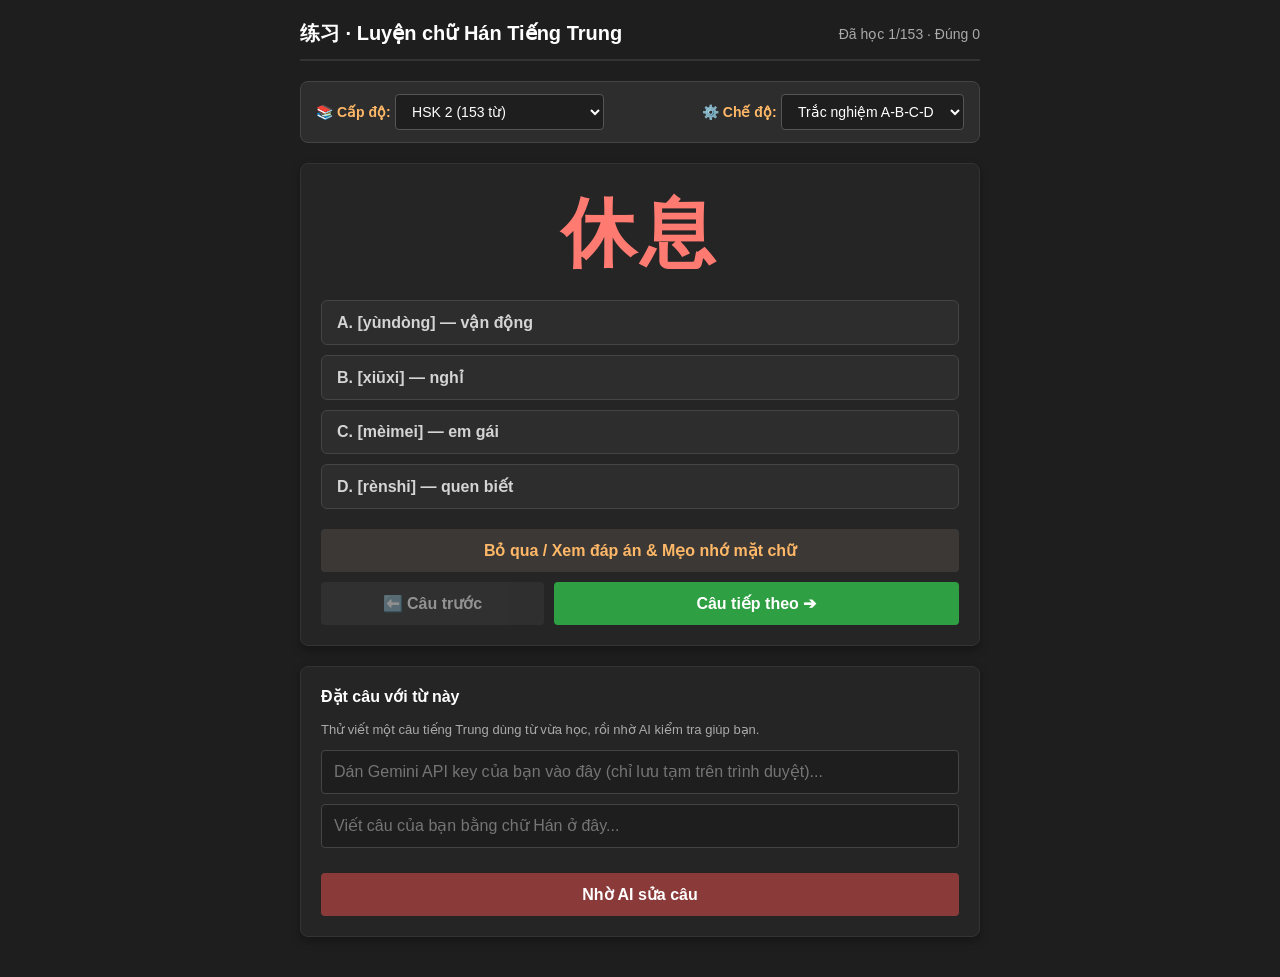
==== commit 37d46da8: "Update index.html" ====
--- a/index.html
+++ b/index.html
@@ -216,6 +216,7 @@
             <select id="levelSelect" onchange="changeSettings()">
                 <option value="hsk1">HSK 1 (150 từ)</option>
                 <option value="hsk2" selected>HSK 2 (153 từ)</option>
+                <option value="hardWords" style="color: #ff7b72; font-weight: bold;">⭐ Ôn tập từ khó (Đã lưu)</option>
             </select>
         </div>
         <div>
@@ -567,13 +568,29 @@
         { hanzi: "自行车", pinyinNoTone: "zixingche", pinyinTone: "zìxíngchē", meaning: "xe đạp", detail: "• <b>Mặt chữ:</b> 自 + 行 + 车." },
         { hanzi: "走", pinyinNoTone: "zou", pinyinTone: "zǒu", meaning: "đi", detail: "• <b>Mặt chữ:</b> Sải chân đi." },
         { hanzi: "最", pinyinNoTone: "zui", pinyinTone: "zuì", meaning: "nhất", detail: "• <b>Mặt chữ:</b> Vị trí đầu." },
-        { hanzi: "左边", pinyinNoTone: "zuobian", pinyinTone: "zuǒbian", meaning: "trái", detail: "• <b>Mặt chữ:</b> Trái + <b>辶</b>." }
+        { hanzi: "左边", pinyinNoTone: "zuobian", pinyinTone: "zuǒbian", meaning: "tr trái", detail: "• <b>Mặt chữ:</b> Trái + <b>辶</b>." }
     ];
 
     let currentData = hsk2Data;
     let currentList = [];
     let currentIndex = 0;
     let correctCount = 0;
+
+    // Lấy danh sách từ khó từ LocalStorage (nếu có)
+    function getHardWords() {
+        let stored = localStorage.getItem('hsk_hard_words');
+        return stored ? JSON.parse(stored) : [];
+    }
+
+    // Lưu từ sai vào danh sách từ khó
+    function addHardWord(word) {
+        let hardWords = getHardWords();
+        // Kiểm tra xem từ này đã có trong danh sách chưa để tránh trùng lặp
+        if (!hardWords.some(item => item.hanzi === word.hanzi)) {
+            hardWords.push(word);
+            localStorage.setItem('hsk_hard_words', JSON.stringify(hardWords));
+        }
+    }
 
     function shuffleArray(array) {
         let arr = [...array];
@@ -590,8 +607,13 @@
 
         if (level === 'hsk1') {
             currentData = hsk1Data;
-        } else {
+        } else if (level === 'hsk2') {
             currentData = hsk2Data;
+        } else if (level === 'hardWords') {
+            currentData = getHardWords();
+            if (currentData.length === 0) {
+                alert("Danh sách từ khó đang trống! Hãy làm bài và trả lời sai, các từ đó sẽ tự động được lưu vào đây.");
+            }
         }
 
         if (mode === 'quiz') {
@@ -613,8 +635,15 @@
     }
 
     function loadCard() {
+        if (currentList.length === 0) {
+            document.getElementById('hanziCard').innerText = "Ø";
+            document.getElementById('quizContainer').innerHTML = "<p style='text-align:center; color:#aaa;'>Chưa có từ nào trong danh sách này.</p>";
+            document.getElementById('stats').innerText = "Danh sách trống";
+            return;
+        }
+
         if (currentIndex >= currentList.length) {
-            alert(`🎉 Chúc mừng bạn đã hoàn thành xuất sắc tất cả ${currentList.length} từ vựng! Chương trình sẽ tự động xáo trộn lại để bạn ôn tập tiếp.`);
+            alert(`🎉 Chúc mừng bạn đã ôn hết vòng này! Chương trình sẽ xáo trộn lại để bạn tiếp tục ôn luyện.`);
             initQuiz();
             return;
         }
@@ -642,11 +671,13 @@
         const quizContainer = document.getElementById('quizContainer');
         quizContainer.innerHTML = '';
 
+        // Dùng toàn bộ từ vựng hsk1 và hsk2 để làm mồi nhiễu phong phú hơn
+        const allPool = [...hsk1Data, ...hsk2Data];
         const correctLength = correctWord.hanzi.length;
-        let sameLengthOptions = currentData.filter(item => item.hanzi !== correctWord.hanzi && item.hanzi.length === correctLength);
+        let sameLengthOptions = allPool.filter(item => item.hanzi !== correctWord.hanzi && item.hanzi.length === correctLength);
 
         if (sameLengthOptions.length < 3) {
-            let fallbackOptions = currentData.filter(item => item.hanzi !== correctWord.hanzi);
+            let fallbackOptions = allPool.filter(item => item.hanzi !== correctWord.hanzi);
             sameLengthOptions = [...sameLengthOptions, ...fallbackOptions];
         }
 
@@ -690,8 +721,12 @@
         } else {
             clickedBtn.classList.add('incorrect');
             msg.style.color = "#f14c4c";
-            msg.innerHTML = `❌ <b>Chưa chính xác!</b> Đáp án đúng là: [${correctWord.pinyinTone}] — ${correctWord.meaning}<br>` +
+            msg.innerHTML = `❌ <b>Chưa chính xác!</b> Từ này đã được thêm vào <b>⭐ Ôn tập từ khó</b>.<br>` +
+                            `• Đáp án đúng: [${correctWord.pinyinTone}] — ${correctWord.meaning}<br>` +
                             `• <i>Nhận diện mặt chữ & Mẹo nhớ:</i><br>${correctWord.detail}`;
+            
+            // Ghi nhớ từ khó vào LocalStorage
+            addHardWord(correctWord);
         }
     }
 
@@ -715,12 +750,19 @@
             updateStats();
         } else {
             msg.style.color = "#f14c4c";
-            msg.innerHTML = "❌ Chưa đúng, bạn hãy thử gõ lại Pinyin hoặc bấm Bỏ qua để xem đáp án nhé!";
+            msg.innerHTML = `❌ <b>Chưa đúng!</b> Từ này đã được lưu vào <b>⭐ Ôn tập từ khó</b>.<br>` +
+                            `• Đáp án đúng: [${currentWord.pinyinTone}] — ${currentWord.meaning}<br>` +
+                            `• <i>Nhận diện mặt chữ & Mẹo nhớ:</i><br>${currentWord.detail}`;
+            
+            // Ghi nhớ từ khó vào LocalStorage
+            addHardWord(currentWord);
         }
     }
 
     function skipAndShowAnswer() {
         const currentWord = currentList[currentIndex];
+        if (!currentWord) return;
+        
         const msg = document.getElementById('resultMsg');
         msg.style.display = 'block';
         msg.style.color = "#dcdcaa";
@@ -728,6 +770,9 @@
                         `• Pinyin: <span style="color: #ff7b72; font-size: 18px;">[${currentWord.pinyinTone}]</span><br>` +
                         `• Nghĩa tiếng Việt: <b>${currentWord.meaning}</b><br>` +
                         `• <i>Nhận diện mặt chữ & Mẹo nhớ:</i><br>${currentWord.detail}`;
+
+        // Bỏ qua cũng tính là chưa thuộc, lưu luôn vào từ khó
+        addHardWord(currentWord);
 
         const mode = document.getElementById('modeSelect').value;
         if (mode === 'quiz') {
@@ -775,8 +820,12 @@
             alert("Vui lòng viết câu của bạn!");
             return;
         }
-
-        aiMsg.style.color = "#d4d4d4";
+        if (!currentWord) {
+            alert("Chưa có từ vựng hiện tại!");
+            return;
+        }
+
+        aiMsg.style.color = "#dcdcaa";
         aiMsg.innerText = "🤖 AI đang phân tích câu của bạn...";
 
         fetch(`https://generativelanguage.googleapis.com/v1beta/models/gemini-1.5-flash:generateContent?key=${apiKey}`, {
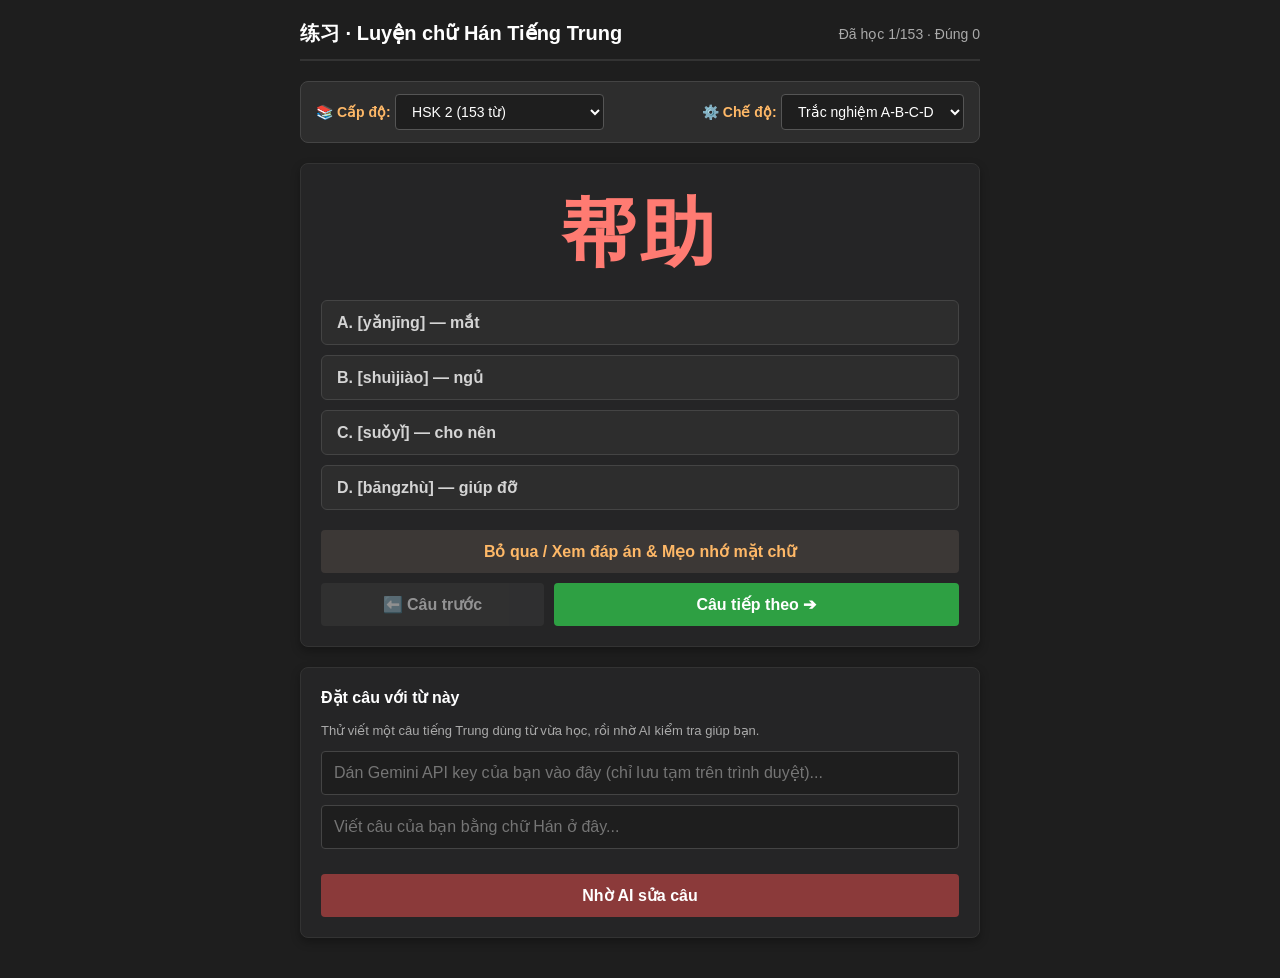
==== commit 36dea2c5: "Update index.html" ====
--- a/index.html
+++ b/index.html
@@ -1,856 +1,848 @@
-<!DOCTYPE html>
-<html lang="vi">
-<head>
-    <meta charset="UTF-8">
-    <meta name="viewport" content="width=device-width, initial-scale=1.0">
-    <title>Luyện chữ Hán HSK1 & HSK2 - Chuyên sâu Nhớ Mặt Chữ</title>
-    <style>
-        body {
-            font-family: Arial, sans-serif;
-            background-color: #1e1e1e;
-            margin: 0;
-            padding: 20px;
-            color: #d4d4d4;
-        }
-        .container {
-            max-width: 680px;
-            margin: 0 auto;
-        }
-        .header {
-            display: flex;
-            justify-content: space-between;
-            align-items: center;
-            border-bottom: 2px solid #333;
-            padding-bottom: 12px;
-            margin-bottom: 20px;
-        }
-        .header h2 {
-            margin: 0;
-            font-size: 20px;
-            color: #fff;
-        }
-        .stats {
-            font-size: 14px;
-            color: #aaa;
-        }
-        .settings-bar {
-            background: #2d2d2d;
-            padding: 12px 15px;
-            border-radius: 8px;
-            margin-bottom: 20px;
-            display: flex;
-            align-items: center;
-            justify-content: space-between;
-            border: 1px solid #444;
-            gap: 10px;
-            flex-wrap: wrap;
-        }
-        .settings-bar label {
-            font-weight: bold;
-            color: #feb867;
-            font-size: 14px;
-        }
-        .settings-bar select {
-            padding: 8px 12px;
-            background-color: #1e1e1e;
-            color: #fff;
-            border: 1px solid #555;
-            border-radius: 4px;
-            font-size: 14px;
-            cursor: pointer;
-            outline: none;
-        }
-        .card-box, .ai-section {
-            background: #252526;
-            padding: 20px;
-            border-radius: 8px;
-            box-shadow: 0 4px 10px rgba(0,0,0,0.3);
-            margin-bottom: 20px;
-            border: 1px solid #333;
-        }
-        .hanzi-display {
-            font-size: 75px;
-            text-align: center;
-            margin-bottom: 15px;
-            color: #ff7b72;
-            font-weight: bold;
-            letter-spacing: 4px;
-            min-height: 85px;
-            display: flex;
-            align-items: center;
-            justify-content: center;
-        }
-        
-        .input-group {
-            display: flex;
-            gap: 10px;
-            margin-bottom: 15px;
-        }
-        input[type="text"] {
-            flex: 1;
-            padding: 12px;
-            border: 1px solid #444;
-            background-color: #1e1e1e;
-            color: #fff;
-            border-radius: 4px;
-            font-size: 16px;
-        }
-        input[type="text"]:focus {
-            border-color: #007acc;
-            outline: none;
-        }
-
-        .quiz-options {
-            display: flex;
-            flex-direction: column;
-            gap: 10px;
-            margin-bottom: 15px;
-        }
-        .quiz-btn {
-            background-color: #2d2d2d;
-            color: #d4d4d4;
-            border: 1px solid #444;
-            padding: 12px 15px;
-            text-align: left;
-            border-radius: 6px;
-            cursor: pointer;
-            font-size: 16px;
-            transition: all 0.2s;
-        }
-        .quiz-btn:hover:not(:disabled) {
-            background-color: #383838;
-            border-color: #007acc;
-            color: #fff;
-        }
-        .quiz-btn.correct {
-            background-color: #1b4332 !important;
-            border-color: #2d6a4f !important;
-            color: #95d5b2 !important;
-        }
-        .quiz-btn.incorrect {
-            background-color: #581c1c !important;
-            border-color: #7f1d1d !important;
-            color: #fca5a5 !important;
-        }
-
-        .nav-buttons {
-            display: flex;
-            gap: 10px;
-            margin-top: 10px;
-        }
-
-        button {
-            padding: 12px 20px;
-            border: none;
-            border-radius: 4px;
-            cursor: pointer;
-            font-size: 16px;
-            font-weight: bold;
-        }
-        .btn-check {
-            background-color: #333;
-            color: #fff;
-            border: 1px solid #555;
-        }
-        .btn-check:hover { background-color: #444; }
-        .btn-skip {
-            background-color: #3c3836;
-            color: #feb867;
-            width: 100%;
-            margin-top: 5px;
-        }
-        .btn-skip:hover { background-color: #4c4643; }
-        
-        .btn-prev {
-            background-color: #3b3b3b;
-            color: #fff;
-            flex: 1;
-        }
-        .btn-prev:hover:not(:disabled) { background-color: #4b4b4b; }
-        .btn-prev:disabled { opacity: 0.5; cursor: not-allowed; }
-
-        .btn-next {
-            background-color: #2ea043;
-            color: #fff;
-            flex: 2;
-        }
-        .btn-next:hover { background-color: #2c974b; }
-
-        .ai-section h3 {
-            margin-top: 0;
-            font-size: 16px;
-            color: #fff;
-        }
-        .ai-section p {
-            font-size: 13px;
-            color: #aaa;
-        }
-        .btn-ai {
-            background-color: #8b3a3a;
-            color: #fff;
-            width: 100%;
-            margin-top: 10px;
-        }
-        .result-message {
-            margin-top: 15px;
-            padding: 15px;
-            border-radius: 6px;
-            font-size: 14px;
-            line-height: 1.6;
-            background-color: #1e1e1e;
-            border: 1px dashed #555;
-        }
-    </style>
-</head>
-<body>
-
-<div class="container">
-    <div class="header">
-        <h2>练习 · Luyện chữ Hán Tiếng Trung</h2>
-        <div class="stats" id="stats">Đã học 1/150 · Đúng 0</div>
-    </div>
-
-    <div class="settings-bar">
-        <div>
-            <label for="levelSelect">📚 Cấp độ:</label>
-            <select id="levelSelect" onchange="changeSettings()">
-                <option value="hsk1">HSK 1 (150 từ)</option>
-                <option value="hsk2" selected>HSK 2 (153 từ)</option>
-                <option value="hardWords" style="color: #ff7b72; font-weight: bold;">⭐ Ôn tập từ khó (Đã lưu)</option>
-            </select>
-        </div>
-        <div>
-            <label for="modeSelect">⚙️ Chế độ:</label>
-            <select id="modeSelect" onchange="changeSettings()">
-                <option value="quiz" selected>Trắc nghiệm A-B-C-D</option>
-                <option value="input">Gõ Pinyin thủ công</option>
-            </select>
-        </div>
-    </div>
-
-    <div class="card-box">
-        <div class="hanzi-display" id="hanziCard">字</div>
-
-        <div id="quizContainer" class="quiz-options"></div>
-
-        <div id="inputContainer" style="display: none;">
-            <div class="input-group">
-                <input type="text" id="pinyinInput" placeholder="Gõ pinyin (không dấu), ấn Enter..." onkeypress="handleKeyPress(event)">
-                <button class="btn-check" onclick="checkAnswerInput()">Kiểm tra</button>
-            </div>
-        </div>
-
-        <button class="btn-skip" onclick="skipAndShowAnswer()">Bỏ qua / Xem đáp án & Mẹo nhớ mặt chữ</button>
-        
-        <div class="nav-buttons">
-            <button class="btn-prev" id="prevBtn" onclick="prevCard()" disabled>⬅️ Câu trước</button>
-            <button class="btn-next" onclick="nextCard()">Câu tiếp theo ➔</button>
-        </div>
-
-        <div class="result-message" id="resultMsg" style="display: none;"></div>
-    </div>
-
-    <div class="ai-section">
-        <h3>Đặt câu với từ này</h3>
-        <p>Thử viết một câu tiếng Trung dùng từ vừa học, rồi nhờ AI kiểm tra giúp bạn.</p>
-        <div class="input-group" style="margin-bottom: 10px;">
-            <input type="text" id="apiKeyInput" placeholder="Dán Gemini API key của bạn vào đây (chỉ lưu tạm trên trình duyệt)...">
-        </div>
-        <div class="input-group">
-            <input type="text" id="userSentence" placeholder="Viết câu của bạn bằng chữ Hán ở đây...">
-        </div>
-        <button class="btn-ai" onclick="checkSentenceWithAI()">Nhờ AI sửa câu</button>
-        <div class="result-message" id="aiResultMsg" style="display: none;"></div>
-    </div>
-</div>
-
-<script>
-    const hsk1Data = [
-        { hanzi: "爱", pinyinNoTone: "ai", pinyinTone: "ài", meaning: "yêu, thích", detail: "• <b>Mặt chữ:</b> Gồm chữ mịch trùm lên <b>bộ tâm (心 - trái tim)</b> ở dưới.<br>• <b>Mẹo nhớ:</b> Tình yêu chân chính là dùng cả <i>trái tim (心)</i> để che chở." },
-        { hanzi: "八", pinyinNoTone: "ba", pinyinTone: "bā", meaning: "số 8", detail: "• <b>Mặt chữ:</b> Hai nét phẩy tách ra hai bên.<br>• <b>Mẹo nhớ:</b> Giống hình chiếc quạt xòe hoặc hai tay mở rộng." },
-        { hanzi: "爸爸", pinyinNoTone: "baba", pinyinTone: "bàba", meaning: "bố, ba", detail: "• <b>Mặt chữ:</b> Chữ phụ (父 - người cha) kết hợp với chữ ba (巴).<br>• <b>Mẹo nhớ:</b> Thấy bộ phụ là biết ngay người sinh ra mình." },
-        { hanzi: "杯子", pinyinNoTone: "beizi", pinyinTone: "bēizi", meaning: "cái cốc, cái ly", detail: "• <b>Mặt chữ:</b> <b>杯</b> (Bộ mộc 木 - cây gỗ) + <b>子</b> (con).<br>• <b>Mẹo nhớ:</b> Cái cốc làm bằng chất liệu <i>gỗ (木)</i> hình dáng nhỏ xinh." },
-        { hanzi: "北京", pinyinNoTone: "beijing", pinyinTone: "Běijīng", meaning: "Bắc Kinh", detail: "• <b>Mặt chữ:</b> <b>北</b> (phương Bắc) + <b>京</b> (tòa thành lớn).<br>• <b>Mẹo nhớ:</b> Thủ đô kinh thành lớn ở phương Bắc." },
-        { hanzi: "本", pinyinNoTone: "ben", pinyinTone: "běn", meaning: "cuốn, quyển", detail: "• <b>Mặt chữ:</b> Chữ mộc (木 - cây) có gạch ngang ở gốc.<br>• <b>Mẹo nhớ:</b> Gốc cây là nguyên liệu làm ra những <i>quyển sách (本)</i>." },
-        { hanzi: "不客气", pinyinNoTone: "bukeqi", pinyinTone: "bú kèqi", meaning: "không có gì", detail: "• <b>Mặt chữ:</b> 不 (không) + 客 (khách) + 气 (hơi thở).<br>• <b>Mẹo nhớ:</b> Không cần phải giữ ý khách sáo." },
-        { hanzi: "不", pinyinNoTone: "bu", pinyinTone: "bù", meaning: "không", detail: "• <b>Mặt chữ:</b> Biểu thị sự phủ định." },
-        { hanzi: "菜", pinyinNoTone: "cai", pinyinTone: "cài", meaning: "rau, món ăn", detail: "• <b>Mặt chữ:</b> Trên là <b>bộ thảo (艹 - cỏ cây)</b>.<br>• <b>Mẹo nhớ:</b> Những loại rau củ mọc từ <i>cỏ cây (艹)</i>." },
-        { hanzi: "茶", pinyinNoTone: "cha", pinyinTone: "chá", meaning: "trà", detail: "• <b>Mặt chữ:</b> Trên là <b>bộ thảo (艹 - cỏ cây)</b>.<br>• <b>Mẹo nhớ:</b> Lá trà là một loại lá cây (艹)." },
-        { hanzi: "吃", pinyinNoTone: "chi", pinyinTone: "chī", meaning: "ăn", detail: "• <b>Mặt chữ:</b> Bên trái là <b>bộ khẩu (口 - cái miệng)</b>.<br>• <b>Mẹo nhớ:</b> Muốn ăn uống bắt buộc dùng đến <i>miệng (口)</i>." },
-        { hanzi: "出租车", pinyinNoTone: "chuzuche", pinyinTone: "chūzūchē", meaning: "xe taxi", detail: "• <b>Mặt chữ:</b> 出 (ra) + 租 (thuê) + 车 (xe)." },
-        { hanzi: "打电话", pinyinNoTone: "dadianhua", pinyinTone: "dǎ diànhuà", meaning: "gọi điện thoại", detail: "• <b>Mặt chữ:</b> 打 (Tay 扌) + 电 (điện) + 话 (Lời nói 讠)." },
-        { hanzi: "大", pinyinNoTone: "da", pinyinTone: "dà", meaning: "to, lớn", detail: "• <b>Mặt chữ:</b> Người dang rộng tay chân." },
-        { hanzi: "的", pinyinNoTone: "de", pinyinTone: "de", meaning: "của", detail: "• <b>Mặt chữ:</b> Bạch (白) + Thược (勺)." },
-        { hanzi: "点", pinyinNoTone: "dian", pinyinTone: "diǎn", meaning: "giờ, điểm", detail: "• <b>Mặt chữ:</b> Phía dưới đáy có <b>4 dấu chấm (灬 - bộ hỏa)</b>." },
-        { hanzi: "电脑", pinyinNoTone: "diannao", pinyinTone: "diànnǎo", meaning: "máy tính", detail: "• <b>Mặt chữ:</b> 电 (điện) + 脑 (Có <b>bộ nguyệt 月</b> chỉ bộ não)." },
-        { hanzi: "电视", pinyinNoTone: "dianshi", pinyinTone: "diànshì", meaning: "tivi", detail: "• <b>Mặt chữ:</b> 电 (điện) + 视 (Có <b>bộ kiến 见 - nhìn</b>)." },
-        { hanzi: "电影", pinyinNoTone: "dianying", pinyinTone: "diànyǐng", meaning: "phim ảnh", detail: "• <b>Mặt chữ:</b> 电 (điện) + 影 (cái bóng)." },
-        { hanzi: "东西", pinyinNoTone: "dongxi", pinyinTone: "dōngxi", meaning: "đồ vật", detail: "• <b>Mặt chữ:</b> 东 (Đông) + 西 (Tây)." },
-        { hanzi: "都", pinyinNoTone: "dou", pinyinTone: "dōu", meaning: "đều", detail: "• <b>Mặt chữ:</b> Bên phải là <b>bộ ấp (阝 - thành thị)</b>." },
-        { hanzi: "读", pinyinNoTone: "du", pinyinTone: "dú", meaning: "đọc", detail: "• <b>Mặt chữ:</b> Bên trái là <b>bộ ngôn (讠 - lời nói)</b>." },
-        { hanzi: "对不起", pinyinNoTone: "duibuqi", pinyinTone: "duìbuqǐ", meaning: "xin lỗi", detail: "• <b>Mặt chữ:</b> 对 + 不 + 起." },
-        { hanzi: "多", pinyinNoTone: "duo", pinyinTone: "duō", meaning: "nhiều", detail: "• <b>Mặt chữ:</b> Hai chữ chiều tối (夕) xếp chồng." },
-        { hanzi: "多少", pinyinNoTone: "duoshao", pinyinTone: "duōshao", meaning: "bao nhiêu", detail: "• <b>Mặt chữ:</b> 多 (nhiều) + 少 (ít)." },
-        { hanzi: "儿子", pinyinNoTone: "erzi", pinyinTone: "érzi", meaning: "con trai", detail: "• <b>Mặt chữ:</b> 儿 + 子." },
-        { hanzi: "二", pinyinNoTone: "er", pinyinTone: "èr", meaning: "số 2", detail: "• <b>Mặt chữ:</b> Hai nét ngang." },
-        { hanzi: "饭店", pinyinNoTone: "fandian", pinyinTone: "fàndiàn", meaning: "nhà hàng", detail: "• <b>Mặt chữ:</b> 饭 (<b>bộ thực 饣 - ăn</b>) + 店 (<b>bộ quảng 广 - mái nhà</b>)." },
-        { hanzi: "飞机", pinyinNoTone: "feiji", pinyinTone: "fēijī", meaning: "máy bay", detail: "• <b>Mặt chữ:</b> 飞 (bay) + 机 (máy 木)." },
-        { hanzi: "分钟", pinyinNoTone: "fenzhong", pinyinTone: "fēnzhōng", meaning: "phút", detail: "• <b>Mặt chữ:</b> 分 (chia) + 钟 (<b>bộ kim 钅 - kim loại</b>)." },
-        { hanzi: "高兴", pinyinNoTone: "gaoxing", pinyinTone: "gāoxìng", meaning: "vui vẻ", detail: "• <b>Mặt chữ:</b> 高 (cao) + 兴 (hứng khởi)." },
-        { hanzi: "个", pinyinNoTone: "ge", pinyinTone: "gè", meaning: "cái, con", detail: "• <b>Mặt chữ:</b> Bên trái là <b>bộ nhân (亻 - người)</b>." },
-        { hanzi: "工作", pinyinNoTone: "gongzuo", pinyinTone: "gōngzuò", meaning: "làm việc", detail: "• <b>Mặt chữ:</b> 工 (thợ) + 作 (Có <b>bộ nhân 亻</b>)." },
-        { hanzi: "狗", pinyinNoTone: "gou", pinyinTone: "gǒu", meaning: "con chó", detail: "• <b>Mặt chữ:</b> Bên trái là <b>bộ khuyển (犭 - thú vật)</b>." },
-        { hanzi: "汉语", pinyinNoTone: "hanyu", pinyinTone: "hànyǔ", meaning: "tiếng Hán", detail: "• <b>Mặt chữ:</b> 汉 (<b>bộ thủy 氵</b>) + 语 (<b>bộ ngôn 讠</b>)." },
-        { hanzi: "好", pinyinNoTone: "hao", pinyinTone: "hǎo", meaning: "tốt, hay", detail: "• <b>Mặt chữ:</b> <b>bộ nữ (女)</b> + <b>bộ tử (子)</b>.<br>• <b>Mẹo nhớ:</b> Mẹ (女) ôm con (子) là điều tốt đẹp nhất." },
-        { hanzi: "喝", pinyinNoTone: "he", pinyinTone: "hē", meaning: "uống", detail: "• <b>Mặt chữ:</b> Bên trái là <b>bộ khẩu (口 - miệng)</b>." },
-        { hanzi: "和", pinyinNoTone: "he", pinyinTone: "hé", meaning: "và", detail: "• <b>Mặt chữ:</b> Bên trái là <b>bộ hòa (禾 - lúa)</b>." },
-        { hanzi: "很", pinyinNoTone: "hen", pinyinTone: "hěn", meaning: "rất", detail: "• <b>Mặt chữ:</b> Bên trái là <b>bộ xích (彳)</b>." },
-        { hanzi: "后面", pinyinNoTone: "houmian", pinyinTone: "hòumiàn", meaning: "phía sau", detail: "• <b>Mặt chữ:</b> 后 (sau) + 面 (mặt)." },
-        { hanzi: "回", pinyinNoTone: "hui", pinyinTone: "huí", meaning: "trở về", detail: "• <b>Mặt chữ:</b> Vòng xoáy khép kín." },
-        { hanzi: "会", pinyinNoTone: "hui", pinyinTone: "huì", meaning: "biết, sẽ", detail: "• <b>Mặt chữ:</b> Tích lũy kiến thức." },
-        { hanzi: "几", pinyinNoTone: "ji", pinyinTone: "jǐ", meaning: "mấy", detail: "• <b>Mặt chữ:</b> Số lượng nhỏ." },
-        { hanzi: "家", pinyinNoTone: "jia", pinyinTone: "jiā", meaning: "nhà", detail: "• <b>Mặt chữ:</b> Trên là <b>bộ mái nhà (宀)</b>, dưới là con heo (🐖)." },
-        { hanzi: "叫", pinyinNoTone: "jiao", pinyinTone: "jiào", meaning: "gọi", detail: "• <b>Mặt chữ:</b> Bên trái là <b>bộ khẩu (口 - miệng)</b>." },
-        { hanzi: "今天", pinyinNoTone: "jintian", pinyinTone: "jīntiān", meaning: "hôm nay", detail: "• <b>Mặt chữ:</b> 今 + 天." },
-        { hanzi: "九", pinyinNoTone: "jiu", pinyinTone: "jiǔ", meaning: "số 9", detail: "• <b>Mặt chữ:</b> Nét phẩy cong." },
-        { hanzi: "开", pinyinNoTone: "kai", pinyinTone: "kāi", meaning: "mở", detail: "• <b>Mặt chữ:</b> Hai cánh cửa <b>bộ môn (门)</b> mở ra." },
-        { hanzi: "看", pinyinNoTone: "kan", pinyinTone: "kàn", meaning: "nhìn", detail: "• <b>Mặt chữ:</b> Tay che trên <b>bộ mục (目 - mắt)</b>." },
-        { hanzi: "看见", pinyinNoTone: "kanjian", pinyinTone: "kànjiàn", meaning: "nhìn thấy", detail: "• <b>Mặt chữ:</b> 看 + 见." },
-        { hanzi: "块", pinyinNoTone: "kuai", pinyinTone: "kuài", meaning: "miếng", detail: "• <b>Mặt chữ:</b> Bên trái là <b>bộ thổ (土 - đất)</b>." },
-        { hanzi: "来", pinyinNoTone: "lai", pinyinTone: "lái", meaning: "đến", detail: "• <b>Mặt chữ:</b> Cây lúa mì." },
-        { hanzi: "老师", pinyinNoTone: "laoshi", pinyinTone: "lǎoshī", meaning: "thầy cô", detail: "• <b>Mặt chữ:</b> 老 + 师." },
-        { hanzi: "了", pinyinNoTone: "le", pinyinTone: "le", meaning: "rồi", detail: "• <b>Mặt chữ:</b> Trợ từ." },
-        { hanzi: "冷", pinyinNoTone: "leng", pinyinTone: "lěng", meaning: "lạnh", detail: "• <b>Mặt chữ:</b> Bên trái là <b>bộ băng (冫 - nước đá)</b>." },
-        { hanzi: "里", pinyinNoTone: "li", pinyinTone: "lǐ", meaning: "trong", detail: "• <b>Mặt chữ:</b> Trên là <b>bộ điền (田)</b>, dưới là <b>bộ thổ (土)</b>." },
-        { hanzi: "六", pinyinNoTone: "liu", pinyinTone: "liù", meaning: "số 6", detail: "• <b>Mặt chữ:</b> Số sáu." },
-        { hanzi: "妈妈", pinyinNoTone: "mama", pinyinTone: "māma", meaning: "mẹ", detail: "• <b>Mặt chữ:</b> <b>bộ nữ (女)</b> + chữ mã (马)." },
-        { hanzi: "吗", pinyinNoTone: "ma", pinyinTone: "ma", meaning: "không?", detail: "• <b>Mặt chữ:</b> Bên trái là <b>bộ khẩu (口)</b>." },
-        { hanzi: "买", pinyinNoTone: "mai", pinyinTone: "mǎi", meaning: "mua", detail: "• <b>Mặt chữ:</b> Thu mua." },
-        { hanzi: "猫", pinyinNoTone: "mao", pinyinTone: "māo", meaning: "mèo", detail: "• <b>Mặt chữ:</b> Bên trái là <b>bộ khuyển (犭)</b>." },
-        { hanzi: "没关系", pinyinNoTone: "meiguanxi", pinyinTone: "méi guānxi", meaning: "không sao", detail: "• <b>Mặt chữ:</b> 没 + 关 + 系." },
-        { hanzi: "没有", pinyinNoTone: "meiyou", pinyinTone: "méiyǒu", meaning: "không có", detail: "• <b>Mặt chữ:</b> 没 + 有." },
-        { hanzi: "米饭", pinyinNoTone: "mifan", pinyinTone: "mǐfàn", meaning: "cơm", detail: "• <b>Mặt chữ:</b> 米 (gạo) + 饭 (<b>bộ thực 饣</b>)." },
-        { hanzi: "明天", pinyinNoTone: "mingtian", pinyinTone: "míngtiān", meaning: "ngày mai", detail: "• <b>Mặt chữ:</b> 日 (mặt trời) + 月 (mặt trăng)." },
-        { hanzi: "名字", pinyinNoTone: "mingzi", pinyinTone: "míngzi", meaning: "tên", detail: "• <b>Mặt chữ:</b> 名 (<b>bộ khẩu 口</b>) + 子." },
-        { hanzi: "哪", pinyinNoTone: "na", pinyinTone: "nǎ", meaning: "nào", detail: "• <b>Mặt chữ:</b> Bên trái là <b>bộ khẩu (口)</b>." },
-        { hanzi: "那", pinyinNoTone: "na", pinyinTone: "nà", meaning: "kia", detail: "• <b>Mặt chữ:</b> Vùng đất phía xa." },
-        { hanzi: "呢", pinyinNoTone: "ne", pinyinTone: "ne", meaning: "nhỉ", detail: "• <b>Mặt chữ:</b> Trợ từ." },
-        { hanzi: "能", pinyinNoTone: "neng", pinyinTone: "néng", meaning: "có thể", detail: "• <b>Mặt chữ:</b> Năng lực." },
-        { hanzi: "你", pinyinNoTone: "ni", pinyinTone: "nǐ", meaning: "bạn", detail: "• <b>Mặt chữ:</b> Bên trái là <b>bộ nhân đứng (亻)</b>." },
-        { hanzi: "年", pinyinNoTone: "nian", pinyinTone: "nián", meaning: "năm", detail: "• <b>Mặt chữ:</b> Mùa vụ." },
-        { hanzi: "女儿", pinyinNoTone: "nuer", pinyinTone: "nǚ'ér", meaning: "con gái", detail: "• <b>Mặt chữ:</b> 女 + 儿." },
-        { hanzi: "朋友", pinyinNoTone: "pengyou", pinyinTone: "péngyou", meaning: "bạn bè", detail: "• <b>Mặt chữ:</b> 朋 (hai vầng trăng <b>月</b>) + 友." },
-        { hanzi: "漂亮", pinyinNoTone: "piaoliang", pinyinTone: "piàoliang", meaning: "đẹp", detail: "• <b>Mặt chữ:</b> 漂 (<b>bộ thủy 氵</b>) + 亮." },
-        { hanzi: "苹果", pinyinNoTone: "pingguo", pinyinTone: "píngguǒ", meaning: "quả táo", detail: "• <b>Mặt chữ:</b> 苹 (<b>bộ thảo 艹</b>) + 果." },
-        { hanzi: "七", pinyinNoTone: "qi", pinyinTone: "qī", meaning: "số 7", detail: "• <b>Mặt chữ:</b> Số bảy." },
-        { hanzi: "钱", pinyinNoTone: "qian", pinyinTone: "qián", meaning: "tiền", detail: "• <b>Mặt chữ:</b> Có <b>bộ kim (钅 - kim loại)</b>." },
-        { hanzi: "前面", pinyinNoTone: "qianmian", pinyinTone: "qiánmiàn", meaning: "phía trước", detail: "• <b>Mặt chữ:</b> 前 + 面." },
-        { hanzi: "请", pinyinNoTone: "qing", pinyinTone: "qǐng", meaning: "mời", detail: "• <b>Mặt chữ:</b> Bên trái là <b>bộ ngôn (讠)</b>." },
-        { hanzi: "去", pinyinNoTone: "qu", pinyinTone: "qù", meaning: "đi", detail: "• <b>Mặt chữ:</b> Rời khỏi." },
-        { hanzi: "热", pinyinNoTone: "re", pinyinTone: "rè", meaning: "nóng", detail: "• <b>Mặt chữ:</b> Đáy có <b>4 dấu chấm (灬 - lửa)</b>." },
-        { hanzi: "人", pinyinNoTone: "ren", pinyinTone: "rén", meaning: "người", detail: "• <b>Mặt chữ:</b> Con người bước đi." },
-        { hanzi: "认识", pinyinNoTone: "renshi", pinyinTone: "rènshi", meaning: "quen biết", detail: "• <b>Mặt chữ:</b> 认 + 识 (Có <b>bộ ngôn 讠</b>)." },
-        { hanzi: "三", pinyinNoTone: "san", pinyinTone: "sān", meaning: "số 3", detail: "• <b>Mặt chữ:</b> Ba nét ngang." },
-        { hanzi: "商店", pinyinNoTone: "shangdian", pinyinTone: "shāngdiàn", meaning: "cửa hàng", detail: "• <b>Mặt chữ:</b> 商 + 店 (<b>bộ quảng 广</b>)." },
-        { hanzi: "上", pinyinNoTone: "shang", pinyinTone: "shàng", meaning: "trên", detail: "• <b>Mặt chữ:</b> Phía trên." },
-        { hanzi: "上午", pinyinNoTone: "shangwu", pinyinTone: "shàngwǔ", meaning: "buổi sáng", detail: "• <b>Mặt chữ:</b> 上 + 午." },
-        { hanzi: "少", pinyinNoTone: "shao", pinyinTone: "shǎo", meaning: "ít", detail: "• <b>Mặt chữ:</b> Ít hơn." },
-        { hanzi: "谁", pinyinNoTone: "shei", pinyinTone: "shéi", meaning: "ai", detail: "• <b>Mặt chữ:</b> Có <b>bộ ngôn (讠)</b> hỏi người." },
-        { hanzi: "什么", pinyinNoTone: "shenme", pinyinTone: "shénme", meaning: "cái gì", detail: "• <b>Mặt chữ:</b> 什 + 么." },
-        { hanzi: "十", pinyinNoTone: "shi", pinyinTone: "shí", meaning: "số 10", detail: "• <b>Mặt chữ:</b> Hình chữ thập." },
-        { hanzi: "时候", pinyinNoTone: "shihou", pinyinTone: "shíhou", meaning: "lúc", detail: "• <b>Mặt chữ:</b> 时 (<b>bộ nhật 日</b>)." },
-        { hanzi: "是", pinyinNoTone: "shi", pinyinTone: "shì", meaning: "là", detail: "• <b>Mặt chữ:</b> Phía trên có <b>bộ nhật (日)</b>." },
-        { hanzi: "书", pinyinNoTone: "shu", pinyinTone: "shū", meaning: "sách", detail: "• <b>Mặt chữ:</b> Cầm bút viết sách." },
-        { hanzi: "水", pinyinNoTone: "shui", pinyinTone: "shuǐ", meaning: "nước", detail: "• <b>Mặt chữ:</b> Dòng nước chảy." },
-        { hanzi: "水果", pinyinNoTone: "shuiguo", pinyinTone: "shuǐguǒ", meaning: "trái cây", detail: "• <b>Mặt chữ:</b> 水 + 果." },
-        { hanzi: "睡觉", pinyinNoTone: "shuijiao", pinyinTone: "shuìjiào", meaning: "ngủ", detail: "• <b>Mặt chữ:</b> 睡 (<b>bộ mục 目 - mắt nhắm</b>) + 觉." },
-        { hanzi: "说话", pinyinNoTone: "shuohua", pinyinTone: "shuōhuà", meaning: "nói", detail: "• <b>Mặt chữ:</b> 说 + 话 (<b>bộ ngôn 讠</b>)." },
-        { hanzi: "四", pinyinNoTone: "si", pinyinTone: "sì", meaning: "số 4", detail: "• <b>Mặt chữ:</b> Khung bao <b>囗</b>." },
-        { hanzi: "岁", pinyinNoTone: "sui", pinyinTone: "suì", meaning: "tuổi", detail: "• <b>Mặt chữ:</b> Núi + Tối." },
-        { hanzi: "他", pinyinNoTone: "ta", pinyinTone: "tā", meaning: "anh ấy", detail: "• <b>Mặt chữ:</b> <b>bộ nhân đứng (亻)</b>." },
-        { hanzi: "她", pinyinNoTone: "ta", pinyinTone: "tā", meaning: "cô ấy", detail: "• <b>Mặt chữ:</b> <b>bộ nữ (女)</b>." },
-        { hanzi: "太", pinyinNoTone: "tai", pinyinTone: "tài", meaning: "quá", detail: "• <b>Mặt chữ:</b> Chữ đại thêm chấm." },
-        { hanzi: "天气", pinyinNoTone: "tianqi", pinyinTone: "tiānqì", meaning: "thời tiết", detail: "• <b>Mặt chữ:</b> 天 + 气." },
-        { hanzi: "听", pinyinNoTone: "ting", pinyinTone: "tīng", meaning: "nghe", detail: "• <b>Mặt chữ:</b> Lắng nghe." },
-        { hanzi: "同学", pinyinNoTone: "tongxue", pinyinTone: "tóngxué", meaning: "bạn học", detail: "• <b>Mặt chữ:</b> 同 + 学." },
-        { hanzi: "喂", pinyinNoTone: "wei", pinyinTone: "wèi", meaning: "alo", detail: "• <b>Mặt chữ:</b> <b>bộ khẩu (口)</b>." },
-        { hanzi: "我", pinyinNoTone: "wo", pinyinTone: "wǒ", meaning: "tôi", detail: "• <b>Mặt chữ:</b> <b>bộ qua (戈)</b>." },
-        { hanzi: "我们", pinyinNoTone: "women", pinyinTone: "wǒmen", meaning: "chúng tôi", detail: "• <b>Mặt chữ:</b> 我 + 们 (<b>bộ nhân 亻</b>)." },
-        { hanzi: "五", pinyinNoTone: "wu", pinyinTone: "wǔ", meaning: "số 5", detail: "• <b>Mặt chữ:</b> Số năm." },
-        { hanzi: "喜欢", pinyinNoTone: "xihuan", pinyinTone: "xǐhuan", meaning: "thích", detail: "• <b>Mặt chữ:</b> 喜 (<b>bộ khẩu 口</b>) + 欢." },
-        { hanzi: "下", pinyinNoTone: "xia", pinyinTone: "xià", meaning: "dưới", detail: "• <b>Mặt chữ:</b> Phía dưới." },
-        { hanzi: "下午", pinyinNoTone: "xiawu", pinyinTone: "xiàwǔ", meaning: "buổi chiều", detail: "• <b>Mặt chữ:</b> 下 + 午." },
-        { hanzi: "下雨", pinyinNoTone: "xiayu", pinyinTone: "xiàyǔ", meaning: "mưa", detail: "• <b>Mặt chữ:</b> 下 + 雨." },
-        { hanzi: "先生", pinyinNoTone: "xiansheng", pinyinTone: "xiānsheng", meaning: "ông", detail: "• <b>Mặt chữ:</b> 先 + 生." },
-        { hanzi: "现在", pinyinNoTone: "xianzai", pinyinTone: "xiànzài", meaning: "bây giờ", detail: "• <b>Mặt chữ:</b> 现 + 在." },
-        { hanzi: "想", pinyinNoTone: "xiang", pinyinTone: "xiǎng", meaning: "muốn", detail: "• <b>Mặt chữ:</b> Dưới là <b>bộ tâm (心 - trái tim)</b>." },
-        { hanzi: "小", pinyinNoTone: "xiao", pinyinTone: "xiǎo", meaning: "nhỏ", detail: "• <b>Mặt chữ:</b> Nhỏ bé." },
-        { hanzi: "小姐", pinyinNoTone: "xiaojie", pinyinTone: "xiǎojiě", meaning: "cô gái", detail: "• <b>Mặt chữ:</b> 小 + <b>bộ nữ (女)</b>." },
-        { hanzi: "些", pinyinNoTone: "xie", pinyinTone: "xiē", meaning: "vài", detail: "• <b>Mặt chữ:</b> Một vài." },
-        { hanzi: "写", pinyinNoTone: "xie", pinyinTone: "xiě", meaning: "viết", detail: "• <b>Mặt chữ:</b> Viết lách." },
-        { hanzi: "谢谢", pinyinNoTone: "xiexie", pinyinTone: "xièxie", meaning: "cảm ơn", detail: "• <b>Mặt chữ:</b> <b>bộ ngôn (讠)</b>." },
-        { hanzi: "星期", pinyinNoTone: "xingqi", pinyinTone: "xīngqī", meaning: "tuần", detail: "• <b>Mặt chữ:</b> 星 (<b>bộ nhật 日</b>) + 期." },
-        { hanzi: "学生", pinyinNoTone: "xuesheng", pinyinTone: "xuésheng", meaning: "học sinh", detail: "• <b>Mặt chữ:</b> 学 + 生." },
-        { hanzi: "学习", pinyinNoTone: "xuexi", pinyinTone: "xuéxí", meaning: "học tập", detail: "• <b>Mặt chữ:</b> 学 + 习." },
-        { hanzi: "学校", pinyinNoTone: "xuexiao", pinyinTone: "xuéxiào", meaning: "trường", detail: "• <b>Mặt chữ:</b> 学 + 校 (<b>bộ mộc 木</b>)." },
-        { hanzi: "一", pinyinNoTone: "yi", pinyinTone: "yī", meaning: "số 1", detail: "• <b>Mặt chữ:</b> Một nét ngang." },
-        { hanzi: "衣服", pinyinNoTone: "yifu", pinyinTone: "yīfu", meaning: "quần áo", detail: "• <b>Mặt chữ:</b> 衣 + 服." },
-        { hanzi: "医生", pinyinNoTone: "yisheng", pinyinTone: "yīshēng", meaning: "bác sĩ", detail: "• <b>Mặt chữ:</b> 医 + 生." },
-        { hanzi: "医院", pinyinNoTone: "yiyuan", pinyinTone: "yīyuàn", meaning: "bệnh viện", detail: "• <b>Mặt chữ:</b> 医 + <b>bộ ấp (阝)</b>." },
-        { hanzi: "椅", pinyinNoTone: "yi", pinyinTone: "yǐzi", meaning: "ghế", detail: "• <b>Mặt chữ:</b> <b>bộ mộc (木 - gỗ)</b>." },
-        { hanzi: "有", pinyinNoTone: "you", pinyinTone: "yǒu", meaning: "có", detail: "• <b>Mặt chữ:</b> Bàn tay nắm giữ." },
-        { hanzi: "月", pinyinNoTone: "yue", pinyinTone: "yuè", meaning: "tháng", detail: "• <b>Mặt chữ:</b> Mặt trăng." },
-        { hanzi: "再见", pinyinNoTone: "zaijian", pinyinTone: "zàijiàn", meaning: "tạm biệt", detail: "• <b>Mặt chữ:</b> 再 + 见 (<b>bộ mục 目</b>)." },
-        { hanzi: "在", pinyinNoTone: "zai", pinyinTone: "zài", meaning: "ở", detail: "• <b>Mặt chữ:</b> <b>bộ thổ (土 - đất)</b>." },
-        { hanzi: "怎么", pinyinNoTone: "zenme", pinyinTone: "zěnme", meaning: "thế nào", detail: "• <b>Mặt chữ:</b> 怎 + 么." },
-        { hanzi: "怎么样", pinyinNoTone: "zenmeyang", pinyinTone: "zěnmeyàng", meaning: "như thế nào", detail: "• <b>Mặt chữ:</b> 怎 + 么 + 样." },
-        { hanzi: "这", pinyinNoTone: "zhe", pinyinTone: "zhè", meaning: "đây", detail: "• <b>Mặt chữ:</b> <b>bộ xước (辶)</b>." },
-        { hanzi: "中国", pinyinNoTone: "zhongguo", pinyinTone: "Zhōngguó", meaning: "Trung Quốc", detail: "• <b>Mặt chữ:</b> 中 + 国 (<b>bộ vi 囗</b>)." },
-        { hanzi: "中午", pinyinNoTone: "zhongwu", pinyinTone: "zhōngwǔ", meaning: "trưa", detail: "• <b>Mặt chữ:</b> 中 + 午." },
-        { hanzi: "住", pinyinNoTone: "zhu", pinyinTone: "zhù", meaning: "sống", detail: "• <b>Mặt chữ:</b> <b>bộ nhân đứng (亻)</b>." },
-        { hanzi: "桌子", pinyinNoTone: "zhuozi", pinyinTone: "zhuōzi", meaning: "bàn", detail: "• <b>Mặt chữ:</b> <b>bộ mộc (木)</b>." },
-        { hanzi: "字", pinyinNoTone: "zi", pinyinTone: "zì", meaning: "chữ", detail: "• <b>Mặt chữ:</b> 宀 (mái nhà) + 子 (con)." },
-        { hanzi: "昨天", pinyinNoTone: "zuotian", pinyinTone: "zuótiān", meaning: "hôm qua", detail: "• <b>Mặt chữ:</b> 昨 (<b>bộ nhật 日</b>) + 天." },
-        { hanzi: "坐", pinyinNoTone: "zuo", pinyinTone: "zuò", meaning: "ngồi", detail: "• <b>Mặt chữ:</b> Hai người (人) ngồi trên đất (<b>土</b>)." },
-        { hanzi: "做", pinyinNoTone: "zuo", pinyinTone: "zuò", meaning: "làm", detail: "• <b>Mặt chữ:</b> <b>bộ nhân (亻)</b>." }
-    ];
-
-    const hsk2Data = [
-        { hanzi: "吧", pinyinNoTone: "ba", pinyinTone: "ba", meaning: "nhỉ, nhé", detail: "• <b>Mặt chữ:</b> <b>bộ khẩu (口)</b> + 巴.<br>• <b>Mẹo nhớ:</b> Dùng cái <i>miệng (口)</i> nói câu đề nghị." },
-        { hanzi: "白", pinyinNoTone: "bai", pinyinTone: "bái", meaning: "trắng", detail: "• <b>Mặt chữ:</b> <b>bộ nhật (日)</b> có thêm tia sáng." },
-        { hanzi: "百", pinyinNoTone: "bai", pinyinTone: "bǎi", meaning: "trăm", detail: "• <b>Mặt chữ:</b> 一 + 白." },
-        { hanzi: "帮助", pinyinNoTone: "bangzhu", pinyinTone: "bāngzhù", meaning: "giúp đỡ", detail: "• <b>Mặt chữ:</b> 帮 + 助 (<b>bộ lực 力</b>).<br>• <b>Mẹo nhớ:</b> Dùng <i>sức lực (力)</i> để giúp đỡ." },
-        { hanzi: "报纸", pinyinNoTone: "baozhi", pinyinTone: "bàozhǐ", meaning: "báo chí", detail: "• <b>Mặt chữ:</b> 报 (<b>thủ 扌</b>) + 纸 (<b>sợi tơ 纟</b>)." },
-        { hanzi: "比", pinyinNoTone: "bi", pinyinTone: "bǐ", meaning: "so với", detail: "• <b>Mặt chữ:</b> Hai người đứng song song." },
-        { hanzi: "别", pinyinNoTone: "bie", pinyinTone: "bié", meaning: "đừng", detail: "• <b>Mặt chữ:</b> <b>口</b> (miệng) + <b>刂</b> (dao)." },
-        { hanzi: "宾馆", pinyinNoTone: "binguan", pinyinTone: "bīnguǎn", meaning: "khách sạn", detail: "• <b>Mặt chữ:</b> 宾 (<b>mái nhà 宀</b>) + 馆." },
-        { hanzi: "长", pinyinNoTone: "chang", pinyinTone: "cháng", meaning: "dài", detail: "• <b>Mặt chữ:</b> Tóc dài." },
-        { hanzi: "唱歌", pinyinNoTone: "changge", pinyinTone: "chànggē", meaning: "ca hát", detail: "• <b>Mặt chữ:</b> 唱 (<b>miệng 口</b>) + 歌." },
-        { hanzi: "出", pinyinNoTone: "chu", pinyinTone: "chū", meaning: "ra", detail: "• <b>Mặt chữ:</b> Chân bước ra." },
-        { hanzi: "穿", pinyinNoTone: "chuan", pinyinTone: "chuān", meaning: "mặc", detail: "• <b>Mặt chữ:</b> Hang + Xuyên qua." },
-        { hanzi: "次", pinyinNoTone: "ci", pinyinTone: "cì", meaning: "lần", detail: "• <b>Mặt chữ:</b> <b>冫</b> + <b>欠</b>." },
-        { hanzi: "从", pinyinNoTone: "cong", pinyinTone: "cóng", meaning: "từ", detail: "• <b>Mặt chữ:</b> Hai người (亻) nối đuôi." },
-        { hanzi: "错", pinyinNoTone: "cuo", pinyinTone: "cuò", meaning: "sai", detail: "• <b>Mặt chữ:</b> <b>bộ kim (钅)</b>." },
-        { hanzi: "打篮球", pinyinNoTone: "dalanqiu", pinyinTone: "dǎ lánqiú", meaning: "đánh bóng rổ", detail: "• <b>Mặt chữ:</b> 打 + 篮 + 球." },
-        { hanzi: "大家", pinyinNoTone: "dajia", pinyinTone: "dàjiā", meaning: "mọi người", detail: "• <b>Mặt chữ:</b> 大 + 家 (<b>宀</b>)." },
-        { hanzi: "但是", pinyinNoTone: "danshi", pinyinTone: "dànshì", meaning: "nhưng", detail: "• <b>Mặt chữ:</b> Từ chuyển ý." },
-        { hanzi: "到", pinyinNoTone: "dao", pinyinTone: "dào", meaning: "đến", detail: "• <b>Mặt chữ:</b> <b>刂</b> + 至." },
-        { hanzi: "得", pinyinNoTone: "de", pinyinTone: "de", meaning: "trợ từ", detail: "• <b>Mặt chữ:</b> <b>bộ xích (彳)</b>." },
-        { hanzi: "等", pinyinNoTone: "deng", pinyinTone: "děng", meaning: "đợi", detail: "• <b>Mặt chữ:</b> <b>bộ trúc (⺮)</b> + 寸." },
-        { hanzi: "弟弟", pinyinNoTone: "didi", pinyinTone: "dìdi", meaning: "em trai", detail: "• <b>Mặt chữ:</b> <b>bộ cung (弓)</b>." },
-        { hanzi: "第一", pinyinNoTone: "diyiyi", pinyinTone: "dì yī", meaning: "thứ nhất", detail: "• <b>Mặt chữ:</b> 第 + 一." },
-        { hanzi: "懂", pinyinNoTone: "dong", pinyinTone: "dǒng", meaning: "hiểu", detail: "• <b>Mặt chữ:</b> <b>bộ tâm (忄)</b>." },
-        { hanzi: "对", pinyinNoTone: "dui", pinyinTone: "duì", meaning: "đối", detail: "• <b>Mặt chữ:</b> Hướng về." },
-        { hanzi: "房间", pinyinNoTone: "fangjian", pinyinTone: "fángjiān", meaning: "phòng", detail: "• <b>Mặt chữ:</b> 房 + 间." },
-        { hanzi: "非常", pinyinNoTone: "feichang", pinyinTone: "fēicháng", meaning: "vô cùng", detail: "• <b>Mặt chữ:</b> Vượt mức." },
-        { hanzi: "服务员", pinyinNoTone: "fuwuyuan", pinyinTone: "fúwùyuán", meaning: "nhân viên", detail: "• <b>Mặt chữ:</b> 服 + 务 (<b>力</b>) + 员." },
-        { hanzi: "高", pinyinNoTone: "gao", pinyinTone: "gāo", meaning: "cao", detail: "• <b>Mặt chữ:</b> Tòa tháp." },
-        { hanzi: "告诉", pinyinNoTone: "gaosu", pinyinTone: "gàosù", meaning: "nói", detail: "• <b>Mặt chữ:</b> 告 (<b>口</b>) + 诉 (<b>讠</b>)." },
-        { hanzi: "哥哥", pinyinNoTone: "gege", pinyinTone: "gēge", meaning: "anh", detail: "• <b>Mặt chữ:</b> Chữ khả lặp." },
-        { hanzi: "给", pinyinNoTone: "gei", pinyinTone: "gěi", meaning: "cho", detail: "• <b>Mặt chữ:</b> <b>bộ tơ (纟)</b>." },
-        { hanzi: "公共汽车", pinyinNoTone: "gonggongqiche", pinyinTone: "gōnggòng qìchē", meaning: "xe buýt", detail: "• <b>Mặt chữ:</b> Công + Xe." },
-        { hanzi: "公司", pinyinNoTone: "gongsi", pinyinTone: "gōngsī", meaning: "công ty", detail: "• <b>Mặt chữ:</b> Công + Tư." },
-        { hanzi: "贵", pinyinNoTone: "gui", pinyinTone: "guì", meaning: "đắt", detail: "• <b>Mặt chữ:</b> Có <b>bộ bối (贝 - tiền tài)</b>." },
-        { hanzi: "还", pinyinNoTone: "hai", pinyinTone: "hái", meaning: "còn", detail: "• <b>Mặt chữ:</b> <b>bộ xước (辶)</b>." },
-        { hanzi: "孩子", pinyinNoTone: "haizi", pinyinTone: "háizi", meaning: "trẻ em", detail: "• <b>Mặt chữ:</b> 孩 + 子." },
-        { hanzi: "好吃", pinyinNoTone: "haochi", pinyinTone: "hǎochī", meaning: "ngon", detail: "• <b>Mặt chữ:</b> 好 + 吃 (<b>口</b>)." },
-        { hanzi: "黑", pinyinNoTone: "hei", pinyinTone: "hēi", meaning: "đen", detail: "• <b>Mặt chữ:</b> Đáy có <b>4 dấu chấm (灬 - lửa)</b>." },
-        { hanzi: "红", pinyinNoTone: "hong", pinyinTone: "hóng", meaning: "đỏ", detail: "• <b>Mặt chữ:</b> <b>bộ tơ (纟)</b>." },
-        { hanzi: "机场", pinyinNoTone: "jichang", pinyinTone: "jīchǎng", meaning: "sân bay", detail: "• <b>Mặt chữ:</b> 机 (<b>木</b>) + 场 (<b>土</b>)." },
-        { hanzi: "鸡蛋", pinyinNoTone: "jidan", pinyinTone: "jīdàn", meaning: "trứng gà", detail: "• <b>Mặt chữ:</b> 鸡 + 蛋." },
-        { hanzi: "件", pinyinNoTone: "jian", pinyinTone: "jiàn", meaning: "chiếc", detail: "• <b>Mặt chữ:</b> <b>bộ nhân (亻)</b>." },
-        { hanzi: "教室", pinyinNoTone: "jiaoshi", pinyinTone: "jiàoshì", meaning: "phòng học", detail: "• <b>Mặt chữ:</b> 教 + 室 (<b>宀</b>)." },
-        { hanzi: "姐姐", pinyinNoTone: "jiejie", pinyinTone: "jiějie", meaning: "chị", detail: "• <b>Mặt chữ:</b> <b>bộ nữ (女)</b>." },
-        { hanzi: "介绍", pinyinNoTone: "jieshao", pinyinTone: "jièshào", meaning: "giới thiệu", detail: "• <b>Mặt chữ:</b> 介 + 绍." },
-        { hanzi: "进", pinyinNoTone: "jin", pinyinTone: "jìn", meaning: "vào", detail: "• <b>Mặt chữ:</b> <b>bộ xước (辶)</b>." },
-        { hanzi: "近", pinyinNoTone: "jin", pinyinTone: "jìn", meaning: "gần", detail: "• <b>Mặt chữ:</b> <b>bộ xước (辶)</b>." },
-        { hanzi: "就", pinyinNoTone: "jiu", pinyinTone: "jiù", meaning: "thì", detail: "• <b>Mặt chữ:</b> Ngay lập tức." },
-        { hanzi: "觉得", pinyinNoTone: "juede", pinyinTone: "juéde", meaning: "cảm thấy", detail: "• <b>Mặt chữ:</b> 觉 + 得." },
-        { hanzi: "咖啡", pinyinNoTone: "kafei", pinyinTone: "kāfēi", meaning: "cà phê", detail: "• <b>Mặt chữ:</b> <b>bộ khẩu (口)</b>." },
-        { hanzi: "开始", pinyinNoTone: "kaishi", pinyinTone: "kāishǐ", meaning: "bắt đầu", detail: "• <b>Mặt chữ:</b> 开 (<b>门</b>) + 始." },
-        { hanzi: "考试", pinyinNoTone: "kaoshi", pinyinTone: "kǎoshì", meaning: "thi", detail: "• <b>Mặt chữ:</b> 考 + 试 (<b>讠</b>)." },
-        { hanzi: "可能", pinyinNoTone: "keneng", pinyinTone: "kěnéng", meaning: "có thể", detail: "• <b>Mặt chữ:</b> 可 + 能." },
-        { hanzi: "可以", pinyinNoTone: "keyi", pinyinTone: "kěyǐ", meaning: "được", detail: "• <b>Mặt chữ:</b> Cho phép." },
-        { hanzi: "课", pinyinNoTone: "ke", pinyinTone: "kè", meaning: "bài", detail: "• <b>Mặt chữ:</b> <b>bộ ngôn (讠)</b>." },
-        { hanzi: "快", pinyinNoTone: "kuai", pinyinTone: "kuài", meaning: "nhanh", detail: "• <b>Mặt chữ:</b> <b>bộ tâm (忄)</b>." },
-        { hanzi: "快乐", pinyinNoTone: "kuaile", pinyinTone: "kuàilè", meaning: "vui vẻ", detail: "• <b>Mặt chữ:</b> 快 + 乐." },
-        { hanzi: "累", pinyinNoTone: "lei", pinyinTone: "lèi", meaning: "mệt", detail: "• <b>Mặt chữ:</b> 田 + <b>力 (sức lực)</b>." },
-        { hanzi: "离", pinyinNoTone: "li", pinyinTone: "lí", meaning: "cách", detail: "• <b>Mặt chữ:</b> Rời tổ." },
-        { hanzi: "两", pinyinNoTone: "liang", pinyinTone: "liǎng", meaning: "hai", detail: "• <b>Mặt chữ:</b> Cặp đôi." },
-        { hanzi: "零", pinyinNoTone: "ling", pinyinTone: "líng", meaning: "số 0", detail: "• <b>Mặt chữ:</b> <b>bộ vũ (雨 - mưa)</b>." },
-        { hanzi: "路", pinyinNoTone: "lu", pinyinTone: "lù", meaning: "đường", detail: "• <b>Mặt chữ:</b> <b>bộ túc (足 - chân)</b>." },
-        { hanzi: "旅游", pinyinNoTone: "lvyou", pinyinTone: "lǚyóu", meaning: "du lịch", detail: "• <b>Mặt chữ:</b> 旅 + 游 (<b>bộ thủy 氵</b>)." },
-        { hanzi: "卖", pinyinNoTone: "mai", pinyinTone: "mài", meaning: "bán", detail: "• <b>Mặt chữ:</b> Thập + Xuất." },
-        { hanzi: "慢", pinyinNoTone: "man", pinyinTone: "màn", meaning: "chậm", detail: "• <b>Mặt chữ:</b> <b>bộ tâm (忄)</b>." },
-        { hanzi: "忙", pinyinNoTone: "mang", pinyinTone: "máng", meaning: "bận", detail: "• <b>Mặt chữ:</b> <b>bộ tâm (忄)</b>." },
-        { hanzi: "每", pinyinNoTone: "mei", pinyinTone: "měi", meaning: "mỗi", detail: "• <b>Mặt chữ:</b> Mẹ (母)." },
-        { hanzi: "妹妹", pinyinNoTone: "meimei", pinyinTone: "mèimei", meaning: "em gái", detail: "• <b>Mặt chữ:</b> <b>bộ nữ (女)</b>." },
-        { hanzi: "门", pinyinNoTone: "men", pinyinTone: "mén", meaning: "cửa", detail: "• <b>Mặt chữ:</b> Cửa ra vào." },
-        { hanzi: "米饭", pinyinNoTone: "mifan", pinyinTone: "mǐfàn", meaning: "cơm", detail: "• <b>Mặt chữ:</b> 米 (gạo) + 饭 (<b>饣</b>)." },
-        { hanzi: "明天", pinyinNoTone: "mingtian", pinyinTone: "míngtiān", meaning: "ngày mai", detail: "• <b>Mặt chữ:</b> 日 + 月." },
-        { hanzi: "名字", pinyinNoTone: "mingzi", pinyinTone: "míngzi", meaning: "tên", detail: "• <b>Mặt chữ:</b> 名 (<b>口</b>) + 子." },
-        { hanzi: "拿", pinyinNoTone: "na", pinyinTone: "ná", meaning: "cầm", detail: "• <b>Mặt chữ:</b> Cầm nắm." },
-        { hanzi: "哪", pinyinNoTone: "na", pinyinTone: "nǎ", meaning: "nào", detail: "• <b>Mặt chữ:</b> <b>bộ khẩu (口)</b>." },
-        { hanzi: "那", pinyinNoTone: "na", pinyinTone: "nà", meaning: "kia", detail: "• <b>Mặt chữ:</b> Phía xa." },
-        { hanzi: "呢", pinyinNoTone: "ne", pinyinTone: "ne", meaning: "nhỉ", detail: "• <b>Mặt chữ:</b> Trợ từ." },
-        { hanzi: "能", pinyinNoTone: "neng", pinyinTone: "néng", meaning: "có thể", detail: "• <b>Mặt chữ:</b> Năng lực." },
-        { hanzi: "你", pinyinNoTone: "ni", pinyinTone: "nǐ", meaning: "bạn", detail: "• <b>Mặt chữ:</b> <b>bộ nhân (亻)</b>." },
-        { hanzi: "年", pinyinNoTone: "nian", pinyinTone: "nián", meaning: "năm", detail: "• <b>Mặt chữ:</b> Mùa vụ." },
-        { hanzi: "您", pinyinNoTone: "nin", pinyinTone: "nín", meaning: "ngài", detail: "• <b>Mặt chữ:</b> 你 + <b>tâm (心)</b>." },
-        { hanzi: "牛奶", pinyinNoTone: "niunai", pinyinTone: "niúnǎi", meaning: "sữa bò", detail: "• <b>Mặt chữ:</b> 牛 + 奶." },
-        { hanzi: "女", pinyinNoTone: "nu", pinyinTone: "nǚ", meaning: "nữ", detail: "• <b>Mặt chữ:</b> Phụ nữ." },
-        { hanzi: "旁边", pinyinNoTone: "pangbian", pinyinTone: "pángbiān", meaning: "cạnh", detail: "• <b>Mặt chữ:</b> 旁 + 边." },
-        { hanzi: "跑步", pinyinNoTone: "paobu", pinyinTone: "pǎobù", meaning: "chạy bộ", detail: "• <b>Mặt chữ:</b> 跑 (<b>足</b>) + 步." },
-        { hanzi: "便宜", pinyinNoTone: "pianyi", pinyinTone: "piányi", meaning: "rẻ", detail: "• <b>Mặt chữ:</b> Giá thấp." },
-        { hanzi: "票", pinyinNoTone: "piao", pinyinTone: "piào", meaning: "vé", detail: "• <b>Mặt chữ:</b> Giấy tờ." },
-        { hanzi: "妻子", pinyinNoTone: "qizi", pinyinTone: "qīzi", meaning: "vợ", detail: "• <b>Mặt chữ:</b> 妻 + 子." },
-        { hanzi: "起床", pinyinNoTone: "qichuang", pinyinTone: "qǐchuáng", meaning: "thức dậy", detail: "• <b>Mặt chữ:</b> 起 (<b>足</b>) + 床 (<b>广</b>)." },
-        { hanzi: "千", pinyinNoTone: "qian", pinyinTone: "qiān", meaning: "nghìn", detail: "• <b>Mặt chữ:</b> Số 1000." },
-        { hanzi: "铅笔", pinyinNoTone: "qianbi", pinyinTone: "qiānbǐ", meaning: "bút chì", detail: "• <b>Mặt chữ:</b> 铅 (<b>钅</b>) + 笔 (<b>⺮</b>)." },
-        { hanzi: "晴", pinyinNoTone: "qing", pinyinTone: "qíng", meaning: "nắng", detail: "• <b>Mặt chữ:</b> <b>bộ nhật (日)</b>." },
-        { hanzi: "去年", pinyinNoTone: "qunian", pinyinTone: "qùnián", meaning: "năm ngoái", detail: "• <b>Mặt chữ:</b> 去 + 年." },
-        { hanzi: "让", pinyinNoTone: "rang", pinyinTone: "ràng", meaning: "nhường", detail: "• <b>Mặt chữ:</b> <b>bộ ngôn (讠)</b>." },
-        { hanzi: "日", pinyinNoTone: "ri", pinyinTone: "rì", meaning: "ngày", detail: "• <b>Mặt chữ:</b> Mặt trời." },
-        { hanzi: "上班", pinyinNoTone: "shangban", pinyinTone: "shàngbān", meaning: "đi làm", detail: "• <b>Mặt chữ:</b> 上 + 班." },
-        { hanzi: "身体", pinyinNoTone: "shenti", pinyinTone: "shēntǐ", meaning: "sức khỏe", detail: "• <b>Mặt chữ:</b> 身 + 体." },
-        { hanzi: "生病", pinyinNoTone: "shengbing", pinyinTone: "shēngbìng", meaning: "ốm", detail: "• <b>Mặt chữ:</b> 生 + 病 (<b>疒</b>)." },
-        { hanzi: "生日", pinyinNoTone: "shengri", pinyinTone: "shēngrì", meaning: "sinh nhật", detail: "• <b>Mặt chữ:</b> Sinh + Nhật." },
-        { hanzi: "时间", pinyinNoTone: "shijian", pinyinTone: "shíjiān", meaning: "thời gian", detail: "• <b>Mặt chữ:</b> 时 + 间." },
-        { hanzi: "事情", pinyinNoTone: "shiqing", pinyinTone: "shìqing", meaning: "sự việc", detail: "• <b>Mặt chữ:</b> 事 + 情." },
-        { hanzi: "手表", pinyinNoTone: "shoubiao", pinyinTone: "shǒubiǎo", meaning: "đồng hồ", detail: "• <b>Mặt chữ:</b> 手 + 表." },
-        { hanzi: "手机", pinyinNoTone: "shouji", pinyinTone: "shǒujī", meaning: "điện thoại", detail: "• <b>Mặt chữ:</b> 手 + 机." },
-        { hanzi: "说话", pinyinNoTone: "shuohua", pinyinTone: "shuōhuà", meaning: "nói", detail: "• <b>Mặt chữ:</b> <b>bộ ngôn (讠)</b>." },
-        { hanzi: "送", pinyinNoTone: "song", pinyinTone: "sòng", meaning: "tặng", detail: "• <b>Mặt chữ:</b> <b>bộ xước (辶)</b>." },
-        { hanzi: "所以", pinyinNoTone: "suoyi", pinyinTone: "suǒyǐ", meaning: "cho nên", detail: "• <b>Mặt chữ:</b> Do đó." },
-        { hanzi: "它", pinyinNoTone: "ta", pinyinTone: "tā", meaning: "nó", detail: "• <b>Mặt chữ:</b> Đại từ vật." },
-        { hanzi: "踢足球", pinyinNoTone: "tizuqiu", pinyinTone: "tī zúqiú", meaning: "đá bóng", detail: "• <b>Mặt chữ:</b> 踢 (<b>足</b>) + 足 + 球." },
-        { hanzi: "题", pinyinNoTone: "ti", pinyinTone: "tí", meaning: "đề", detail: "• <b>Mặt chữ:</b> Câu hỏi." },
-        { hanzi: "跳舞", pinyinNoTone: "tiaowu", pinyinTone: "tiàowǔ", meaning: "múa", detail: "• <b>Mặt chữ:</b> 跳 (<b>足</b>) + 舞." },
-        { hanzi: "外", pinyinNoTone: "wai", pinyinTone: "wài", meaning: "ngoài", detail: "• <b>Mặt chữ:</b> Bên ngoài." },
-        { hanzi: "玩", pinyinNoTone: "wan", pinyinTone: "wán", meaning: "chơi", detail: "• <b>Mặt chữ:</b> Giải trí." },
-        { hanzi: "晚上", pinyinNoTone: "wangshang", pinyinTone: "wǎnshang", meaning: "tối", detail: "• <b>Mặt chữ:</b> Buổi tối." },
-        { hanzi: "问", pinyinNoTone: "wen", pinyinTone: "wèn", meaning: "hỏi", detail: "• <b>Mặt chữ:</b> Cửa <b>门</b>." },
-        { hanzi: "问题", pinyinNoTone: "wenti", pinyinTone: "wèntí", meaning: "vấn đề", detail: "• <b>Mặt chữ:</b> 问 + 题." },
-        { hanzi: "西瓜", pinyinNoTone: "xigua", pinyinTone: "xīguā", meaning: "dưa hấu", detail: "• <b>Mặt chữ:</b> 西 + 瓜." },
-        { hanzi: "希望", pinyinNoTone: "xiwang", pinyinTone: "xīwàng", meaning: "hy vọng", detail: "• <b>Mặt chữ:</b> Mong mỏi." },
-        { hanzi: "洗", pinyinNoTone: "xi", pinyinTone: "xǐ", meaning: "rửa", detail: "• <b>Mặt chữ:</b> <b>bộ thủy (氵)</b>." },
-        { hanzi: "向", pinyinNoTone: "xiang", pinyinTone: "xiàng", meaning: "hướng", detail: "• <b>Mặt chữ:</b> Hướng về." },
-        { hanzi: "小时", pinyinNoTone: "xiaoshi", pinyinTone: "xiǎoshí", meaning: "tiếng", detail: "• <b>Mặt chữ:</b> Giờ." },
-        { hanzi: "笑", pinyinNoTone: "xiao", pinyinTone: "xiào", meaning: "cười", detail: "• <b>Mặt chữ:</b> Cười." },
-        { hanzi: "新", pinyinNoTone: "xin", pinyinTone: "xīn", meaning: "mới", detail: "• <b>Mặt chữ:</b> Mới." },
-        { hanzi: "姓", pinyinNoTone: "xing", pinyinTone: "xìng", meaning: "họ", detail: "• <b>Mặt chữ:</b> <b>bộ nữ (女)</b>." },
-        { hanzi: "休息", pinyinNoTone: "xiuxi", pinyinTone: "xiūxi", meaning: "nghỉ", detail: "• <b>Mặt chữ:</b> 休 (<b>亻</b>) + <b>木 (gỗ)</b>." },
-        { hanzi: "雪", pinyinNoTone: "xue", pinyinTone: "xuě", meaning: "tuyết", detail: "• <b>Mặt chữ:</b> <b>bộ vũ (雨)</b>." },
-        { hanzi: "颜色", pinyinNoTone: "yanse", pinyinTone: "yánsè", meaning: "màu", detail: "• <b>Mặt chữ:</b> Khuôn mặt." },
-        { hanzi: "眼睛", pinyinNoTone: "yanjing", pinyinTone: "yǎnjīng", meaning: "mắt", detail: "• <b>Mặt chữ:</b> 眼 + 睛 (<b>目</b>)." },
-        { hanzi: "羊肉", pinyinNoTone: "yangrou", pinyinTone: "yángròu", meaning: "thịt dê", detail: "• <b>Mặt chữ:</b> 羊 + 肉." },
-        { hanzi: "药", pinyinNoTone: "yao", pinyinTone: "yào", meaning: "thuốc", detail: "• <b>Mặt chữ:</b> <b>bộ thảo (艹)</b>." },
-        { hanzi: "要", pinyinNoTone: "yao", pinyinTone: "yào", meaning: "muốn", detail: "• <b>Mặt chữ:</b> Nhu cầu." },
-        { hanzi: "也", pinyinNoTone: "ye", pinyinTone: "yě", meaning: "cũng", detail: "• <b>Mặt chữ:</b> Tương tự." },
-        { hanzi: "阴", pinyinNoTone: "yin", pinyinTone: "yīn", meaning: "âm u", detail: "• <b>Mặt chữ:</b> <b>bộ ấp (阝)</b>." },
-        { hanzi: "因为", pinyinNoTone: "yinwei", pinyinTone: "yīnwèi", meaning: "bởi vì", detail: "• <b>Mặt chữ:</b> Nguyên nhân." },
-        { hanzi: "游泳", pinyinNoTone: "youyong", pinyinTone: "yóuyǒng", meaning: "bơi", detail: "• <b>Mặt chữ:</b> <b>bộ thủy (氵)</b>." },
-        { hanzi: "右边", pinyinNoTone: "youbian", pinyinTone: "yòubian", meaning: "phải", detail: "• <b>Mặt chữ:</b> Tay phải + <b>辶</b>." },
-        { hanzi: "鱼", pinyinNoTone: "yu", pinyinTone: "yú", meaning: "cá", detail: "• <b>Mặt chữ:</b> Con cá." },
-        { hanzi: "元", pinyinNoTone: "yuan", pinyinTone: "yuán", meaning: "tệ", detail: "• <b>Mặt chữ:</b> Tiền tệ." },
-        { hanzi: "远", pinyinNoTone: "yuan", pinyinTone: "yuǎn", meaning: "xa", detail: "• <b>Mặt chữ:</b> <b>bộ xước (辶)</b>." },
-        { hanzi: "运动", pinyinNoTone: "yundong", pinyinTone: "yùndòng", meaning: "vận động", detail: "• <b>Mặt chữ:</b> 运 (<b>辶</b>) + 动 (<b>力</b>)." },
-        { hanzi: "再", pinyinNoTone: "zai", pinyinTone: "zài", meaning: "lại", detail: "• <b>Mặt chữ:</b> Lặp lại." },
-        { hanzi: "早上", pinyinNoTone: "zaoshang", pinyinTone: "zǎoshang", meaning: "sáng", detail: "• <b>Mặt chữ:</b> <b>bộ nhật (日)</b>." },
-        { hanzi: "张", pinyinNoTone: "zhang", pinyinTone: "zhāng", meaning: "tấm", detail: "• <b>Mặt chữ:</b> <b>bộ cung (弓)</b>." },
-        { hanzi: "丈夫", pinyinNoTone: "zhangfu", pinyinTone: "zhàngfu", meaning: "chồng", detail: "• <b>Mặt chữ:</b> Đại + Phu." },
-        { hanzi: "找", pinyinNoTone: "zhao", pinyinTone: "zhǎo", meaning: "tìm", detail: "• <b>Mặt chữ:</b> <b>bộ thủ (扌)</b>." },
-        { hanzi: "着", pinyinNoTone: "zhe", pinyinTone: "zhe", meaning: "đang", detail: "• <b>Mặt chữ:</b> Trợ từ." },
-        { hanzi: "真", pinyinNoTone: "zhen", pinyinTone: "zhēn", meaning: "thật", detail: "• <b>Mặt chữ:</b> <b>bộ mục (目)</b>." },
-        { hanzi: "正在", pinyinNoTone: "zhengzai", pinyinTone: "zhèngzài", meaning: "đang", detail: "• <b>Mặt chữ:</b> Chính + Tại." },
-        { hanzi: "知道", pinyinNoTone: "zhidao", pinyinTone: "zhīdào", meaning: "biết", detail: "• <b>Mặt chữ:</b> 知 + 辶." },
-        { hanzi: "准备", pinyinNoTone: "zhunbei", pinyinTone: "zhǔnbèi", meaning: "chuẩn bị", detail: "• <b>Mặt chữ:</b> Sẵn sàng." },
-        { hanzi: "自行车", pinyinNoTone: "zixingche", pinyinTone: "zìxíngchē", meaning: "xe đạp", detail: "• <b>Mặt chữ:</b> 自 + 行 + 车." },
-        { hanzi: "走", pinyinNoTone: "zou", pinyinTone: "zǒu", meaning: "đi", detail: "• <b>Mặt chữ:</b> Sải chân đi." },
-        { hanzi: "最", pinyinNoTone: "zui", pinyinTone: "zuì", meaning: "nhất", detail: "• <b>Mặt chữ:</b> Vị trí đầu." },
-        { hanzi: "左边", pinyinNoTone: "zuobian", pinyinTone: "zuǒbian", meaning: "tr trái", detail: "• <b>Mặt chữ:</b> Trái + <b>辶</b>." }
-    ];
-
-    let currentData = hsk2Data;
-    let currentList = [];
-    let currentIndex = 0;
-    let correctCount = 0;
-
-    // Lấy danh sách từ khó từ LocalStorage (nếu có)
-    function getHardWords() {
-        let stored = localStorage.getItem('hsk_hard_words');
-        return stored ? JSON.parse(stored) : [];
-    }
-
-    // Lưu từ sai vào danh sách từ khó
-    function addHardWord(word) {
-        let hardWords = getHardWords();
-        // Kiểm tra xem từ này đã có trong danh sách chưa để tránh trùng lặp
-        if (!hardWords.some(item => item.hanzi === word.hanzi)) {
-            hardWords.push(word);
-            localStorage.setItem('hsk_hard_words', JSON.stringify(hardWords));
-        }
-    }
-
-    function shuffleArray(array) {
-        let arr = [...array];
-        for (let i = arr.length - 1; i > 0; i--) {
-            let j = Math.floor(Math.random() * (i + 1));
-            [arr[i], arr[j]] = [arr[j], arr[i]];
-        }
-        return arr;
-    }
-
-    function changeSettings() {
-        const level = document.getElementById('levelSelect').value;
-        const mode = document.getElementById('modeSelect').value;
-
-        if (level === 'hsk1') {
-            currentData = hsk1Data;
-        } else if (level === 'hsk2') {
-            currentData = hsk2Data;
-        } else if (level === 'hardWords') {
-            currentData = getHardWords();
-            if (currentData.length === 0) {
-                alert("Danh sách từ khó đang trống! Hãy làm bài và trả lời sai, các từ đó sẽ tự động được lưu vào đây.");
-            }
-        }
-
-        if (mode === 'quiz') {
-            document.getElementById('quizContainer').style.display = 'flex';
-            document.getElementById('inputContainer').style.display = 'none';
-        } else {
-            document.getElementById('quizContainer').style.display = 'none';
-            document.getElementById('inputContainer').style.display = 'block';
-        }
-
-        initQuiz();
-    }
-
-    function initQuiz() {
-        currentList = shuffleArray(currentData);
-        currentIndex = 0;
-        correctCount = 0;
-        loadCard();
-    }
-
-    function loadCard() {
-        if (currentList.length === 0) {
-            document.getElementById('hanziCard').innerText = "Ø";
-            document.getElementById('quizContainer').innerHTML = "<p style='text-align:center; color:#aaa;'>Chưa có từ nào trong danh sách này.</p>";
-            document.getElementById('stats').innerText = "Danh sách trống";
-            return;
-        }
-
-        if (currentIndex >= currentList.length) {
-            alert(`🎉 Chúc mừng bạn đã ôn hết vòng này! Chương trình sẽ xáo trộn lại để bạn tiếp tục ôn luyện.`);
-            initQuiz();
-            return;
-        }
-
-        document.getElementById('prevBtn').disabled = (currentIndex === 0);
-
-        const currentWord = currentList[currentIndex];
-        document.getElementById('hanziCard').innerText = currentWord.hanzi;
-        document.getElementById('pinyinInput').value = '';
-        
-        const msg = document.getElementById('resultMsg');
-        msg.style.display = 'none';
-        msg.innerHTML = '';
-        
-        document.getElementById('aiResultMsg').style.display = 'none';
-        updateStats();
-
-        const mode = document.getElementById('modeSelect').value;
-        if (mode === 'quiz') {
-            setupQuizOptions(currentWord);
-        }
-    }
-
-    function setupQuizOptions(correctWord) {
-        const quizContainer = document.getElementById('quizContainer');
-        quizContainer.innerHTML = '';
-
-        // Dùng toàn bộ từ vựng hsk1 và hsk2 để làm mồi nhiễu phong phú hơn
-        const allPool = [...hsk1Data, ...hsk2Data];
-        const correctLength = correctWord.hanzi.length;
-        let sameLengthOptions = allPool.filter(item => item.hanzi !== correctWord.hanzi && item.hanzi.length === correctLength);
-
-        if (sameLengthOptions.length < 3) {
-            let fallbackOptions = allPool.filter(item => item.hanzi !== correctWord.hanzi);
-            sameLengthOptions = [...sameLengthOptions, ...fallbackOptions];
-        }
-
-        let wrongOptions = shuffleArray(sameLengthOptions).slice(0, 3);
-        let options = [...wrongOptions, correctWord];
-        options = shuffleArray(options);
-
-        const labels = ['A', 'B', 'C', 'D'];
-        options.forEach((opt, index) => {
-            const btn = document.createElement('button');
-            btn.className = 'quiz-btn';
-            btn.innerHTML = `<b>${labels[index]}.</b> [${opt.pinyinTone}] — ${opt.meaning}`;
-            btn.onclick = () => checkAnswerQuiz(opt.hanzi === correctWord.hanzi, btn, correctWord);
-            quizContainer.appendChild(btn);
-        });
-    }
-
-    function checkAnswerQuiz(isCorrect, clickedBtn, correctWord) {
-        const quizContainer = document.getElementById('quizContainer');
-        const buttons = quizContainer.getElementsByTagName('button');
-
-        for (let btn of buttons) {
-            btn.disabled = true;
-            if (btn.innerHTML.includes(correctWord.pinyinTone)) {
-                btn.classList.add('correct');
-            }
-        }
-
-        const msg = document.getElementById('resultMsg');
-        msg.style.display = 'block';
-
-        if (isCorrect) {
-            clickedBtn.classList.add('correct');
-            msg.style.color = "#4ec9b0";
-            msg.innerHTML = `✅ <b>Chính xác tuyệt vời!</b><br>` +
-                            `• Pinyin: <span style="color: #ff7b72; font-size: 18px;">[${correctWord.pinyinTone}]</span><br>` +
-                            `• Nghĩa tiếng Việt: <b>${correctWord.meaning}</b><br>` +
-                            `• <i>Nhận diện mặt chữ & Mẹo nhớ:</i><br>${correctWord.detail}`;
-            correctCount++;
-            updateStats();
-        } else {
-            clickedBtn.classList.add('incorrect');
-            msg.style.color = "#f14c4c";
-            msg.innerHTML = `❌ <b>Chưa chính xác!</b> Từ này đã được thêm vào <b>⭐ Ôn tập từ khó</b>.<br>` +
-                            `• Đáp án đúng: [${correctWord.pinyinTone}] — ${correctWord.meaning}<br>` +
-                            `• <i>Nhận diện mặt chữ & Mẹo nhớ:</i><br>${correctWord.detail}`;
-            
-            // Ghi nhớ từ khó vào LocalStorage
-            addHardWord(correctWord);
-        }
-    }
-
-    function updateStats() {
-        document.getElementById('stats').innerText = `Đã học ${currentIndex + 1}/${currentList.length} · Đúng ${correctCount}`;
-    }
-
-    function checkAnswerInput() {
-        const userVal = document.getElementById('pinyinInput').value.trim().toLowerCase();
-        const currentWord = currentList[currentIndex];
-        const msg = document.getElementById('resultMsg');
-        msg.style.display = 'block';
-
-        if (userVal === currentWord.pinyinNoTone) {
-            msg.style.color = "#4ec9b0";
-            msg.innerHTML = `✅ <b>Chính xác!</b><br>` +
-                            `• Pinyin: <span style="color: #ff7b72; font-size: 18px;">[${currentWord.pinyinTone}]</span><br>` +
-                            `• Nghĩa tiếng Việt: <b>${currentWord.meaning}</b><br>` +
-                            `• <i>Nhận diện mặt chữ & Mẹo nhớ:</i><br>${currentWord.detail}`;
-            correctCount++;
-            updateStats();
-        } else {
-            msg.style.color = "#f14c4c";
-            msg.innerHTML = `❌ <b>Chưa đúng!</b> Từ này đã được lưu vào <b>⭐ Ôn tập từ khó</b>.<br>` +
-                            `• Đáp án đúng: [${currentWord.pinyinTone}] — ${currentWord.meaning}<br>` +
-                            `• <i>Nhận diện mặt chữ & Mẹo nhớ:</i><br>${currentWord.detail}`;
-            
-            // Ghi nhớ từ khó vào LocalStorage
-            addHardWord(currentWord);
-        }
-    }
-
-    function skipAndShowAnswer() {
-        const currentWord = currentList[currentIndex];
-        if (!currentWord) return;
-        
-        const msg = document.getElementById('resultMsg');
-        msg.style.display = 'block';
-        msg.style.color = "#dcdcaa";
-        msg.innerHTML = `💡 <b>Đáp án & Nhận diện mặt chữ:</b><br>` +
-                        `• Pinyin: <span style="color: #ff7b72; font-size: 18px;">[${currentWord.pinyinTone}]</span><br>` +
-                        `• Nghĩa tiếng Việt: <b>${currentWord.meaning}</b><br>` +
-                        `• <i>Nhận diện mặt chữ & Mẹo nhớ:</i><br>${currentWord.detail}`;
-
-        // Bỏ qua cũng tính là chưa thuộc, lưu luôn vào từ khó
-        addHardWord(currentWord);
-
-        const mode = document.getElementById('modeSelect').value;
-        if (mode === 'quiz') {
-            const quizContainer = document.getElementById('quizContainer');
-            const buttons = quizContainer.getElementsByTagName('button');
-            for (let btn of buttons) {
-                btn.disabled = true;
-                if (btn.innerHTML.includes(currentWord.pinyinTone)) {
-                    btn.classList.add('correct');
-                }
-            }
-        }
-    }
-
-    function prevCard() {
-        if (currentIndex > 0) {
-            currentIndex--;
-            loadCard();
-        }
-    }
-
-    function nextCard() {
-        currentIndex++;
-        loadCard();
-    }
-
-    function handleKeyPress(event) {
-        if (event.key === 'Enter') {
-            checkAnswerInput();
-        }
-    }
-
-    function checkSentenceWithAI() {
-        const apiKey = document.getElementById('apiKeyInput').value.trim();
-        const sentence = document.getElementById('userSentence').value.trim();
-        const currentWord = currentList[currentIndex];
-        const aiMsg = document.getElementById('aiResultMsg');
-        aiMsg.style.display = 'block';
-
-        if (!apiKey) {
-            alert("Vui lòng nhập Gemini API Key!");
-            return;
-        }
-        if (!sentence) {
-            alert("Vui lòng viết câu của bạn!");
-            return;
-        }
-        if (!currentWord) {
-            alert("Chưa có từ vựng hiện tại!");
-            return;
-        }
-
-        aiMsg.style.color = "#dcdcaa";
-        aiMsg.innerText = "🤖 AI đang phân tích câu của bạn...";
-
-        fetch(`https://generativelanguage.googleapis.com/v1beta/models/gemini-1.5-flash:generateContent?key=${apiKey}`, {
-            method: 'POST',
-            headers: { 'Content-Type': 'application/json' },
-            body: JSON.stringify({
-                contents: [{
-                    parts: [{ text: `Hãy sửa câu tiếng Trung sau đây giúp tôi: "${sentence}". Từ vựng trọng tâm là "${currentWord.hanzi}". Hãy nhận xét ngữ pháp, sửa lỗi nếu có và dịch sang tiếng Việt bằng văn phong ngắn gọn.` }]
-                }]
-            })
-        })
-        .then(response => response.json())
-        .then(data => {
-            const reply = data.candidates[0].content.parts[0].text;
-            aiMsg.style.color = "#4ec9b0";
-            aiMsg.innerText = reply;
-        })
-        .catch(error => {
-            aiMsg.style.color = "#f14c4c";
-            aiMsg.innerText = "⚠️ Lỗi kết nối AI, vui lòng kiểm tra lại API key.";
-        });
-    }
-
-    changeSettings();
-</script>
-
-</body>
-</html>
+<!DOCTYPE html>
+<html lang="vi">
+<head>
+    <meta charset="UTF-8">
+    <meta name="viewport" content="width=device-width, initial-scale=1.0">
+    <title>Luyện chữ Hán HSK1 & HSK2 - Chuyên sâu Nhớ Mặt Chữ</title>
+    <style>
+        body {
+            font-family: Arial, sans-serif;
+            background-color: #1e1e1e;
+            margin: 0;
+            padding: 20px;
+            color: #d4d4d4;
+        }
+        .container {
+            max-width: 680px;
+            margin: 0 auto;
+        }
+        .header {
+            display: flex;
+            justify-content: space-between;
+            align-items: center;
+            border-bottom: 2px solid #333;
+            padding-bottom: 12px;
+            margin-bottom: 20px;
+        }
+        .header h2 {
+            margin: 0;
+            font-size: 20px;
+            color: #fff;
+        }
+        .stats {
+            font-size: 14px;
+            color: #aaa;
+        }
+        .settings-bar {
+            background: #2d2d2d;
+            padding: 12px 15px;
+            border-radius: 8px;
+            margin-bottom: 20px;
+            display: flex;
+            align-items: center;
+            justify-content: space-between;
+            border: 1px solid #444;
+            gap: 10px;
+            flex-wrap: wrap;
+        }
+        .settings-bar label {
+            font-weight: bold;
+            color: #feb867;
+            font-size: 14px;
+        }
+        .settings-bar select {
+            padding: 8px 12px;
+            background-color: #1e1e1e;
+            color: #fff;
+            border: 1px solid #555;
+            border-radius: 4px;
+            font-size: 14px;
+            cursor: pointer;
+            outline: none;
+        }
+        .card-box, .ai-section {
+            background: #252526;
+            padding: 20px;
+            border-radius: 8px;
+            box-shadow: 0 4px 10px rgba(0,0,0,0.3);
+            margin-bottom: 20px;
+            border: 1px solid #333;
+        }
+        .hanzi-display {
+            font-size: 75px;
+            text-align: center;
+            margin-bottom: 15px;
+            color: #ff7b72;
+            font-weight: bold;
+            letter-spacing: 4px;
+            min-height: 85px;
+            display: flex;
+            align-items: center;
+            justify-content: center;
+        }
+        
+        .input-group {
+            display: flex;
+            gap: 10px;
+            margin-bottom: 15px;
+        }
+        input[type="text"] {
+            flex: 1;
+            padding: 12px;
+            border: 1px solid #444;
+            background-color: #1e1e1e;
+            color: #fff;
+            border-radius: 4px;
+            font-size: 16px;
+        }
+        input[type="text"]:focus {
+            border-color: #007acc;
+            outline: none;
+        }
+
+        .quiz-options {
+            display: flex;
+            flex-direction: column;
+            gap: 10px;
+            margin-bottom: 15px;
+        }
+        .quiz-btn {
+            background-color: #2d2d2d;
+            color: #d4d4d4;
+            border: 1px solid #444;
+            padding: 12px 15px;
+            text-align: left;
+            border-radius: 6px;
+            cursor: pointer;
+            font-size: 16px;
+            transition: all 0.2s;
+        }
+        .quiz-btn.hover:not(:disabled) {
+            background-color: #383838;
+            border-color: #007acc;
+            color: #fff;
+        }
+        .quiz-btn.correct {
+            background-color: #1b4332 !important;
+            border-color: #2d6a4f !important;
+            color: #95d5b2 !important;
+        }
+        .quiz-btn.incorrect {
+            background-color: #581c1c !important;
+            border-color: #7f1d1d !important;
+            color: #fca5a5 !important;
+        }
+
+        .nav-buttons {
+            display: flex;
+            gap: 10px;
+            margin-top: 10px;
+        }
+
+        button {
+            padding: 12px 20px;
+            border: none;
+            border-radius: 4px;
+            cursor: pointer;
+            font-size: 16px;
+            font-weight: bold;
+        }
+        .btn-check {
+            background-color: #333;
+            color: #fff;
+            border: 1px solid #555;
+        }
+        .btn-check:hover { background-color: #444; }
+        .btn-skip {
+            background-color: #3c3836;
+            color: #feb867;
+            width: 100%;
+            margin-top: 5px;
+        }
+        .btn-skip:hover { background-color: #4c4643; }
+        
+        .btn-prev {
+            background-color: #3b3b3b;
+            color: #fff;
+            flex: 1;
+        }
+        .btn-prev:hover:not(:disabled) { background-color: #4b4b4b; }
+        .btn-prev:disabled { opacity: 0.5; cursor: not-allowed; }
+
+        .btn-next {
+            background-color: #2ea043;
+            color: #fff;
+            flex: 2;
+        }
+        .btn-next:hover { background-color: #2c974b; }
+
+        .ai-section h3 {
+            margin-top: 0;
+            font-size: 16px;
+            color: #fff;
+        }
+        .ai-section p {
+            font-size: 13px;
+            color: #aaa;
+        }
+        .btn-ai {
+            background-color: #8b3a3a;
+            color: #fff;
+            width: 100%;
+            margin-top: 10px;
+        }
+        .result-message {
+            margin-top: 15px;
+            padding: 15px;
+            border-radius: 6px;
+            font-size: 14px;
+            line-height: 1.6;
+            background-color: #1e1e1e;
+            border: 1px dashed #555;
+        }
+    </style>
+</head>
+<body>
+
+<div class="container">
+    <div class="header">
+        <h2>练习 · Luyện chữ Hán Tiếng Trung</h2>
+        <div class="stats" id="stats">Đã học 1/150 · Đúng 0</div>
+    </div>
+
+    <div class="settings-bar">
+        <div>
+            <label for="levelSelect">📚 Cấp độ:</label>
+            <select id="levelSelect" onchange="changeSettings()">
+                <option value="hsk1">HSK 1 (150 từ)</option>
+                <option value="hsk2" selected>HSK 2 (153 từ)</option>
+                <option value="hardWords" style="color: #ff7b72; font-weight: bold;">⭐ Ôn tập từ khó (Đã lưu)</option>
+            </select>
+        </div>
+        <div>
+            <label for="modeSelect">⚙️ Chế độ:</label>
+            <select id="modeSelect" onchange="changeSettings()">
+                <option value="modeQuiz" selected>Trắc nghiệm A-B-C-D</option>
+                <option value="modeInput">Gõ Pinyin thủ công</option>
+            </select>
+        </div>
+    </div>
+
+    <div class="card-box">
+        <div class="hanzi-display" id="hanziCard">字</div>
+
+        <div id="quizContainer" class="quiz-options"></div>
+
+        <div id="inputContainer" style="display: none;">
+            <div class="input-group">
+                <input type="text" id="pinyinInput" placeholder="Gõ pinyin (không dấu), ấn Enter..." onkeypress="handleKeyPress(event)">
+                <button class="btn-check" onclick="checkAnswerInput()">Kiểm tra</button>
+            </div>
+        </div>
+
+        <button class="btn-skip" onclick="skipAndShowAnswer()">Bỏ qua / Xem đáp án & Mẹo nhớ mặt chữ</button>
+        
+        <div class="nav-buttons">
+            <button class="btn-prev" id="prevBtn" onclick="prevCard()" disabled>⬅️ Câu trước</button>
+            <button class="btn-next" onclick="nextCard()">Câu tiếp theo ➔</button>
+        </div>
+
+        <div class="result-message" id="resultMsg" style="display: none;"></div>
+    </div>
+
+    <div class="ai-section">
+        <h3>Đặt câu với từ này</h3>
+        <p>Thử viết một câu tiếng Trung dùng từ vừa học, rồi nhờ AI kiểm tra giúp bạn.</p>
+        <div class="input-group" style="margin-bottom: 10px;">
+            <input type="text" id="apiKeyInput" placeholder="Dán Gemini API key của bạn vào đây (chỉ lưu tạm trên trình duyệt)...">
+        </div>
+        <div class="input-group">
+            <input type="text" id="userSentence" placeholder="Viết câu của bạn bằng chữ Hán ở đây...">
+        </div>
+        <button class="btn-ai" onclick="checkSentenceWithAI()">Nhờ AI sửa câu</button>
+        <div class="result-message" id="aiResultMsg" style="display: none;"></div>
+    </div>
+</div>
+
+<script>
+    const hsk1Data = [
+        { hanzi: "爱", pinyinNoTone: "ai", pinyinTone: "ài", meaning: "yêu, thích", detail: "• <b>Phân tích nét/bộ thủ:</b> Gồm chữ trùm ở trên kết hợp với <b>bộ tâm (心 - trái tim)</b> ở dưới.<br>• <b>Mẹo nhớ mặt chữ:</b> Yêu thương là dùng cả <i>trái tim (心)</i> để bao bọc, che chở." },
+        { hanzi: "八", pinyinNoTone: "ba", pinyinTone: "bā", meaning: "số 8", detail: "• <b>Phân tích nét/bộ thủ:</b> Gồm hai nét phẩy và mác chụm đầu tách đuôi.<br>• <b>Mẹo nhớ mặt chữ:</b> Giống hình chiếc quạt giấy xòe rộng hoặc hai chân bước ra hai bên." },
+        { hanzi: "爸爸", pinyinNoTone: "baba", pinyinTone: "bàba", meaning: "bố, ba", detail: "• <b>Phân tích nét/bộ thủ:</b> Chữ phụ (父 - chỉ người cha) ở trên kết hợp chữ ba (巴) ở dưới để lấy âm đọc.<br>• <b>Mẹo nhớ mặt chữ:</b> Thấy ngay bộ phụ (父) là biểu tượng của người sinh thành ra mình." },
+        { hanzi: "杯子", pinyinNoTone: "beizi", pinyinTone: "bēizi", meaning: "cái cốc, cái ly", detail: "• <b>Phân tích nét/bộ thủ:</b> Chữ 杯 gồm <b>bộ mộc (木 - gỗ)</b> bên trái và chữ bất (不) bên phải; kết hợp chữ tử (子) ở sau.<br>• <b>Mẹo nhớ mặt chữ:</b> Cái cốc ngày xưa được tiện bằng <i>gỗ (木)</i> có hình dáng nhỏ xinh." },
+        { hanzi: "北京", pinyinNoTone: "beijing", pinyinTone: "Běijīng", meaning: "Bắc Kinh", detail: "• <b>Phân tích nét/bộ thủ:</b> Chữ 北 (hai người quay lưng vào nhau chỉ phương Bắc) + Chữ 京 (tòa thành lớn).<br>• <b>Mẹo nhớ mặt chữ:</b> Kinh đô lớn nằm ở phía phương Bắc." },
+        { hanzi: "本", pinyinNoTone: "ben", pinyinTone: "běn", meaning: "cuốn, quyển", detail: "• <b>Phân tích nét/bộ thủ:</b> Chữ mộc (木 - cái cây) có thêm một nét gạch ngang ở phần gốc rễ.<br>• <b>Mẹo nhớ mặt chữ:</b> Gốc rễ của cây (木) chính là cội nguồn làm ra giấy để đóng thành <i>quyển sách (本)</i>." },
+        { hanzi: "不客气", pinyinNoTone: "bukeqi", pinyinTone: "bú kèqi", meaning: "không có gì", detail: "• <b>Phân tích nét/bộ thủ:</b> Ghép bởi chữ 不 (không) + 客 (khách) + 气 (hơi thở/khí chất).<br>• <b>Mẹo nhớ mặt chữ:</b> Không cần phải khách sáo giữ ý." },
+        { hanzi: "不", pinyinNoTone: "bu", pinyinTone: "bù", meaning: "không", detail: "• <b>Phân tích nét/bộ thủ:</b> Gồm nét ngang, nét sổ và nét mác.<br>• <b>Mẹo nhớ mặt chữ:</b> Hình tượng cái cây bị chặt đứt hoặc nét gạch chéo thể hiện sự từ chối." },
+        { hanzi: "菜", pinyinNoTone: "cai", pinyinTone: "cài", meaning: "rau, món ăn", detail: "• <b>Phân tích nét/bộ thủ:</b> Phía trên là <b>bộ thảo (艹 - cỏ cây)</b>, phía dưới là chữ thái.<br>• <b>Mẹo nhớ mặt chữ:</b> Các loại rau củ đều mọc từ <i>cỏ cây, thực vật (艹)</i> lên." },
+        { hanzi: "茶", pinyinNoTone: "cha", pinyinTone: "chá", meaning: "trà", detail: "• <b>Phân tích nét/bộ thủ:</b> Trên cùng là <b>bộ thảo (艹 - cỏ cây)</b>, bên dưới là bộ mộc (木) và nhân.<br>• <b>Mẹo nhớ mặt chữ:</b> Lá trà hái từ trên cây <i>thảo mộc (艹)</i> mang đi pha nước." },
+        { hanzi: "吃", pinyinNoTone: "chi", pinyinTone: "chī", meaning: "ăn", detail: "• <b>Phân tích nét/bộ thủ:</b> Bên trái là <b>bộ khẩu (口 - cái miệng)</b>, bên phải là chữ khí.<br>• <b>Mẹo nhớ mặt chữ:</b> Hành động ăn uống bắt buộc phải dùng đến cái <i>miệng (口)</i>." },
+        { hanzi: "出租车", pinyinNoTone: "chuzuche", pinyinTone: "chūzūchē", meaning: "xe taxi", detail: "• <b>Phân tích nét/bộ thủ:</b> Ghép từ 出 (đi ra) + 租 (cho thuê) + 车 (xe hơi có bánh).<br>• <b>Mẹo nhớ mặt chữ:</b> Chiếc xe hơi chở khách đi ra ngoài và có tính tiền thuê." },
+        { hanzi: "打电话", pinyinNoTone: "dadianhua", pinyinTone: "dǎ diànhuà", meaning: "gọi điện thoại", detail: "• <b>Phân tích nét/bộ thủ:</b> 打 (Tay 扌 đánh) + 电 (tia điện) + 话 (Lời nói 讠).<br>• <b>Mẹo nhớ mặt chữ:</b> Dùng tay bấm điện thoại để truyền tải lời nói." },
+        { hanzi: "大", pinyinNoTone: "da", pinyinTone: "dà", meaning: "to, lớn", detail: "• <b>Phân tích nét/bộ thủ:</b> Chữ tượng hình mô phỏng dáng một người đứng thẳng, dang rộng hai tay hai chân.<br>• <b>Mẹo nhớ mặt chữ:</b> Con người vươn vai dang rộng tay chân hết cỡ để khoe mình to lớn." },
+        { hanzi: "的", pinyinNoTone: "de", pinyinTone: "de", meaning: "của", detail: "• <b>Phân tích nét/bộ thủ:</b> Bên trái là chữ bạch (白 - trắng), bên phải là bộ thược (勺 - cái thìa).<br>• <b>Mẹo nhớ mặt chữ:</b> Trợ từ sở hữu xuất hiện với tần suất dày đặc nhất trong tiếng Trung." },
+        { hanzi: "点", pinyinNoTone: "dian", pinyinTone: "diǎn", meaning: "giờ, điểm", detail: "• <b>Phân tích nét/bộ thủ:</b> Phía dưới đáy có <b>4 dấu chấm (灬 - biến thể của bộ hỏa / lửa)</b>.<br>• <b>Mẹo nhớ mặt chữ:</b> Thắp ngọn lửa nhỏ (灬) để định vị chấm điểm thời gian." },
+        { hanzi: "电脑", pinyinNoTone: "diannao", pinyinTone: "diànnǎo", meaning: "máy tính", detail: "• <b>Phân tích nét/bộ thủ:</b> 电 (tia chớp điện) + 脑 (có <b>bộ nguyệt 月</b> chỉ bộ phận cơ thể/não bộ).<br>• <b>Mẹo nhớ mặt chữ:</b> Cái hộp chạy bằng điện có bộ não thông minh xử lý dữ liệu." },
+        { hanzi: "电视", pinyinNoTone: "dianshi", pinyinTone: "diànshì", meaning: "tivi", detail: "• <b>Phân tích nét/bộ thủ:</b> 电 (điện) + 视 (bên phải có <b>bộ kiến 见 - nhìn ngắm</b>).<br>• <b>Mẹo nhớ mặt chữ:</b> Chiếc màn hình dùng điện để mắt chúng ta nhìn vào thưởng thức." },
+        { hanzi: "电影", pinyinNoTone: "dianying", pinyinTone: "diànyǐng", meaning: "phim ảnh", detail: "• <b>Phân tích nét/bộ thủ:</b> 电 (điện) + 影 (có nét vẽ hình cái bóng đổ xuống).<br>• <b>Mẹo nhớ mặt chữ:</b> Ánh điện chiếu rọi tạo ra những thước phim chuyển động." },
+        { hanzi: "东西", pinyinNoTone: "dongxi", pinyinTone: "dōngxi", meaning: "đồ vật", detail: "• <b>Phân tích nét/bộ thủ:</b> 东 (phương Đông) kết hợp với 西 (phương Tây).<br>• <b>Mẹo nhớ mặt chữ:</b> Gánh hàng hóa đi khắp từ Đông sang Tây." },
+        { hanzi: "都", pinyinNoTone: "dou", pinyinTone: "dōu", meaning: "đều", detail: "• <b>Phân tích nét/bộ thủ:</b> Bên phải là <b>bộ ấp (阝 - gò đất, thành thị)</b>.<br>• <b>Mẹo nhớ mặt chữ:</b> Mọi người sinh sống trong khu thành thị (阝) đều giống nhau." },
+        { hanzi: "读", pinyinNoTone: "du", pinyinTone: "dú", meaning: "đọc", detail: "• <b>Phân tích nét/bộ thủ:</b> Bên trái là <b>bộ ngôn (讠 - lời nói)</b>, bên phải là chữ mại.<br>• <b>Mẹo nhớ:</b> Dùng lời nói (讠) phát âm thành tiếng để đọc sách." },
+        { hanzi: "对不起", pinyinNoTone: "duibuqi", pinyinTone: "duìbuqǐ", meaning: "xin lỗi", detail: "• <b>Phân tích nét/bộ thủ:</b> 对 (đối diện) + 不 (không) + 起 (đứng dậy).<br>• <b>Mẹo nhớ mặt chữ:</b> Không dám ngẩng mặt đối diện, cúi đầu xin lỗi." },
+        { hanzi: "多", pinyinNoTone: "duo", pinyinTone: "duō", meaning: "nhiều", detail: "• <b>Phân tích nét/bộ thủ:</b> Gồm hai chữ chiều tối (夕) xếp chồng lên nhau.<br>• <b>Mẹo nhớ mặt chữ:</b> Nhiều buổi tối gộp lại tích tiểu thành đại." },
+        { hanzi: "多少", pinyinNoTone: "duoshao", pinyinTone: "duōshao", meaning: "bao nhiêu", detail: "• <b>Phân tích nét/bộ thủ:</b> Ghép từ 多 (nhiều) + 少 (ít)." },
+        { hanzi: "儿子", pinyinNoTone: "erzi", pinyinTone: "érzi", meaning: "con trai", detail: "• <b>Phân tích nét/bộ thủ:</b> 儿 (đứa trẻ) kết hợp với 子 (con).<br>• <b>Mẹo nhớ mặt chữ:</b> Đứa trẻ trai nói chung trong gia đình." },
+        { hanzi: "二", pinyinNoTone: "er", pinyinTone: "èr", meaning: "số 2", detail: "• <b>Phân tích nét/bộ thủ:</b> Hai nét gạch ngang song song." },
+        { hanzi: "饭店", pinyinNoTone: "fandian", pinyinTone: "fàndiàn", meaning: "nhà hàng", detail: "• <b>Phân tích nét/bộ thủ:</b> 饭 (có <b>bộ thực 饣 - ăn uống</b>) + 店 (có <b>bộ quảng 广 - mái nhà</b>).<br>• <b>Mẹo nhớ mặt chữ:</b> Ngôi nhà lớn (广) chuyên nấu đồ ăn (饣) phục vụ thực khách." },
+        { hanzi: "飞机", pinyinNoTone: "feiji", pinyinTone: "fēijī", meaning: "máy bay", detail: "• <b>Phân tích nét/bộ thủ:</b> 飞 (tượng hình đôi cánh chim đang tung bay) + 机 (cỗ máy).<br>• <b>Mẹo nhớ mặt chữ:</b> Cỗ máy (机) có đôi cánh bay lượn (飞) trên bầu trời." },
+        { hanzi: "分钟", pinyinNoTone: "fenzhong", pinyinTone: "fēnzhōng", meaning: "phút", detail: "• <b>Phân tích nét/bộ thủ:</b> 分 (dao cắt chia nhỏ) + 钟 (có <b>bộ kim 钅 - kim loại</b> chỉ đồng hồ).<br>• <b>Mẹo nhớ mặt chữ:</b> Kim đồng hồ bằng kim loại (钅) chia nhỏ thời gian thành từng phút." },
+        { hanzi: "高兴", pinyinNoTone: "gaoxing", pinyinTone: "gāoxìng", meaning: "vui vẻ", detail: "• <b>Phân tích nét/bộ thủ:</b> 高 (tòa nhà cao tầng) + 兴 (hứng khởi, nâng cao tinh thần)." },
+        { hanzi: "个", pinyinNoTone: "ge", pinyinTone: "gè", meaning: "cái, con", detail: "• <b>Phân tích nét/bộ thủ:</b> Bên trái là <b>bộ nhân đứng (亻 - con người)</b>, bên phải là nét sổ.<br>• <b>Mẹo nhớ mặt chữ:</b> Lượng từ quốc dân đi kèm với con người (亻)." },
+        { hanzi: "工作", pinyinNoTone: "gongzuo", pinyinTone: "gōngzuò", meaning: "làm việc", detail: "• <b>Phân tích nét/bộ thủ:</b> 工 (cái thước thợ) kết hợp với 作 (có <b>bộ nhân 亻</b>).<br>• <b>Mẹo nhớ mặt chữ:</b> Con người (亻) cầm dụng cụ lao động để làm việc." },
+        { hanzi: "狗", pinyinNoTone: "gou", pinyinTone: "gǒu", meaning: "con chó", detail: "• <b>Phân tích nét/bộ thủ:</b> Bên trái là <b>bộ khuyển (犭 - thú vật/chó mèo)</b>, bên phải là chữ cú.<br>• <b>Mẹo nhớ mặt chữ:</b> Cứ thấy bộ thú vật (犭) là biết ngay chỉ loài động vật bốn chân." },
+        { hanzi: "汉语", pinyinNoTone: "hanyu", pinyinTone: "hànyǔ", meaning: "tiếng Hán", detail: "• <b>Phân tích nét/bộ thủ:</b> 汉 (có <b>bộ thủy 氵 - dòng sông</b>) + 语 (có <b>bộ ngôn 讠 - lời nói</b>).<br>• <b>Mẹo nhớ mặt chữ:</b> Ngôn ngữ (讠) phát nguồn từ nền văn minh lưu vực sông (氵)." },
+        { hanzi: "好", pinyinNoTone: "hao", pinyinTone: "hǎo", meaning: "tốt, hay", detail: "• <b>Phân tích nét/bộ thủ:</b> Gồm <b>bộ nữ (女 - phụ nữ)</b> kết hợp với <b>bộ tử (子 - con cái)</b>.<br>• <b>Mẹo nhớ mặt chữ:</b> Người mẹ (女) ôm đứa con (子) vào lòng là hình ảnh tuyệt vời, tốt đẹp nhất." },
+        { hanzi: "喝", pinyinNoTone: "he", pinyinTone: "hē", meaning: "uống", detail: "• <b>Phân tích nét/bộ thủ:</b> Bên trái là <b>bộ khẩu (口 - cái miệng)</b>, bên phải là chữ hát.<br>• <b>Mẹo nhớ mặt chữ:</b> Muốn uống nước thì phải há cái <i>miệng (口)</i> ra." },
+        { hanzi: "和", pinyinNoTone: "he", pinyinTone: "hé", meaning: "và", detail: "• <b>Phân tích nét/bộ thủ:</b> Bên trái là <b>bộ hòa (禾 - cây lúa)</b>, bên phải là bộ khẩu.<br>• <b>Mẹo nhớ mặt chữ:</b> Chia sẻ hạt lúa (禾) cho mọi người cùng ăn một cách hòa thuận." },
+        { hanzi: "很", pinyinNoTone: "hen", pinyinTone: "hěn", meaning: "rất", detail: "• <b>Phân tích nét/bộ thủ:</b> Bên trái là <b>bộ xích (彳 - bước chân)</b>." },
+        { hanzi: "后面", pinyinNoTone: "houmian", pinyinTone: "hòumiàn", meaning: "phía sau", detail: "• <b>Phân tích nét/bộ thủ:</b> 后 (phía sau) + 面 (khuôn mặt)." },
+        { hanzi: "回", pinyinNoTone: "hui", pinyinTone: "huí", meaning: "trở về", detail: "• <b>Phân tích nét/bộ thủ:</b> Hình ô vuông nhỏ lồng khít trong ô vuông lớn.<br>• <b>Mẹo nhớ mặt chữ:</b> Đi một vòng khép kín rồi lại quay trở về nhà." },
+        { hanzi: "会", pinyinNoTone: "hui", pinyinTone: "huì", meaning: "biết, sẽ", detail: "• <b>Phân tích nét/bộ thủ:</b> Gồm nắp đậy bên trên và bộ viết bên dưới.<br>• <b>Mẹo nhớ mặt chữ:</b> Tích lũy tri thức trong đầu để biết làm việc gì đó." },
+        { hanzi: "几", pinyinNoTone: "ji", pinyinTone: "jǐ", meaning: "mấy", detail: "• <b>Phân tích nét/bộ thủ:</b> Tượng hình chiếc ghế nhỏ hoặc số lượng ít." },
+        { hanzi: "家", pinyinNoTone: "jia", pinyinTone: "jiā", meaning: "nhà", detail: "• <b>Phân tích nét/bộ thủ:</b> Trên là <b>bộ mái nhà (宀)</b>, dưới là chữ thỉ (con heo 🐖).<br>• <b>Mẹo nhớ mặt chữ:</b> Mái nhà che chở (宀) và chuồng nuôi con heo (🐖) tạo thành tổ ấm." },
+        { hanzi: "叫", pinyinNoTone: "jiao", pinyinTone: "jiào", meaning: "gọi", detail: "• <b>Phân tích nét/bộ thủ:</b> Bên trái là <b>bộ khẩu (口 - cái miệng)</b>, bên phải là chữ thủ.<br>• <b>Mẹo nhớ mặt chữ:</b> Dùng cái <i>miệng (口)</i> để cất tiếng gọi tên." },
+        { hanzi: "今天", pinyinNoTone: "jintian", pinyinTone: "jīntiān", meaning: "hôm nay", detail: "• <b>Phân tích nét/bộ thủ:</b> 今 (hiện tại) + 天 (bầu trời)." },
+        { hanzi: "九", pinyinNoTone: "jiu", pinyinTone: "jiǔ", meaning: "số 9", detail: "• <b>Phân tích nét/bộ thủ:</b> Nét phẩy cong quắp." },
+        { hanzi: "开", pinyinNoTone: "kai", pinyinTone: "kāi", meaning: "mở", detail: "• <b>Phân tích nét/bộ thủ:</b> Hai cánh cửa của <b>bộ môn (门)</b> được đẩy bung ra.<br>• <b>Mẹo nhớ mặt chữ:</b> Dùng tay đẩy mở tung cánh cửa (门) ra hai bên." },
+        { hanzi: "看", pinyinNoTone: "kan", pinyinTone: "kàn", meaning: "nhìn", detail: "• <b>Phân tích nét/bộ thủ:</b> Trên là bàn tay che, dưới là <b>bộ mục (目 - con mắt)</b>.<br>• <b>Mẹo nhớ mặt chữ:</b> Lấy tay che lên trán để <i>mắt (目)</i> nhìn xa cho rõ." },
+        { hanzi: "看见", pinyinNoTone: "kanjian", pinyinTone: "kànjiàn", meaning: "nhìn thấy", detail: "• <b>Phân tích nét/bộ thủ:</b> 看 (nhìn) + 见 (thấy)." },
+        { hanzi: "块", pinyinNoTone: "kuai", pinyinTone: "kuài", meaning: "miếng", detail: "• <b>Phân tích nét/bộ thủ:</b> Bên trái là <b>bộ thổ (土 - đất cát)</b>.<br>• <b>Mẹo nhớ mặt chữ:</b> Khối đất đá (土) bị cắt thành từng miếng nhỏ." },
+        { hanzi: "来", pinyinNoTone: "lai", pinyinTone: "lái", meaning: "đến", detail: "• <b>Phân tích nét/bộ thủ:</b> Tượng hình cây lúa trĩu hạt di chuyển đến." },
+        { hanzi: "老师", pinyinNoTone: "laoshi", pinyinTone: "lǎoshī", meaning: "thầy cô", detail: "• <b>Phân tích nét/bộ thủ:</b> 老 (người già từng trải) + 师 (thầy giáo)." },
+        { hanzi: "了", pinyinNoTone: "le", pinyinTone: "le", meaning: "rồi", detail: "• <b>Phân tích nét/bộ thủ:</b> Trợ từ biểu thị sự hoàn thành." },
+        { hanzi: "冷", pinyinNoTone: "leng", pinyinTone: "lěng", meaning: "lạnh", detail: "• <b>Phân tích nét/bộ thủ:</b> Bên trái là <b>bộ băng (冫 - nước đá)</b>.<br>• <b>Mẹo nhớ mặt chữ:</b> Thấy bộ nước đá (冫) là cảm nhận ngay cái lạnh buốt." },
+        { hanzi: "里", pinyinNoTone: "li", pinyinTone: "lǐ", meaning: "trong", detail: "• <b>Phân tích nét/bộ thủ:</b> Trên là <b>bộ điền (田 - ruộng đất)</b>, dưới là <b>bộ thổ (土 - đất)</b>.<br>• <b>Mẹo nhớ mặt chữ:</b> Ở ngay bên trong khu ruộng (田) đất liền." },
+        { hanzi: "六", pinyinNoTone: "liu", pinyinTone: "liù", meaning: "số 6", detail: "• <b>Phân tích nét/bộ thủ:</b> Nét phẩy và nét chấm." },
+        { hanzi: "妈妈", pinyinNoTone: "mama", pinyinTone: "māma", meaning: "mẹ", detail: "• <b>Phân tích nét/bộ thủ:</b> <b>Bộ nữ (女 - phụ nữ)</b> kết hợp với chữ mã (马 - con ngựa) để mượn âm đọc.<br>• <b>Mẹo nhớ mặt chữ:</b> Người phụ nữ (女) vất vả trong nhà chính là mẹ." },
+        { hanzi: "吗", pinyinNoTone: "ma", pinyinTone: "ma", meaning: "không?", detail: "• <b>Phân tích nét/bộ thủ:</b> Bên trái là <b>bộ khẩu (口 - cái miệng)</b>, bên phải chữ mã.<br>• <b>Mẹo nhớ mặt chữ:</b> Dùng cái <i>miệng (口)</i> để hỏi câu hỏi ở cuối câu." },
+        { hanzi: "买", pinyinNoTone: "mai", pinyinTone: "mǎi", meaning: "mua", detail: "• <b>Phân tích nét/bộ thủ:</b> Bên trên là nét ngang, bên dưới là hình chiếc lưới (chữ võng 罒).<br>• <b>Mẹo nhớ mặt chữ:</b> Dùng lưới (罒) thu gom đồ đạc đem về nhà." },
+        { hanzi: "猫", pinyinNoTone: "mao", pinyinTone: "māo", meaning: "mèo", detail: "• <b>Phân tích nét/bộ thủ:</b> Bên trái là <b>bộ khuyển (犭 - thú vật)</b>, bên phải chữ miêu.<br>• <b>Mẹo nhớ mặt chữ:</b> Loài động vật bốn chân (犭) nuôi trong nhà để bắt chuột." },
+        { hanzi: "没关系", pinyinNoTone: "meiguanxi", pinyinTone: "méi guānxi", meaning: "không sao", detail: "• <b>Phân tích nét/bộ thủ:</b> 没 (không) + 关 (đóng cửa) + 系 (hệ thống)." },
+        { hanzi: "没有", pinyinNoTone: "meiyou", pinyinTone: "méiyǒu", meaning: "không có", detail: "• <b>Phân tích nét/bộ thủ:</b> 没 (không) + 有 (có)." },
+        { hanzi: "米饭", pinyinNoTone: "mifan", pinyinTone: "mǐfàn", meaning: "cơm", detail: "• <b>Phân tích nét/bộ thủ:</b> <b>米</b> (hạt gạo) + <b>饭</b> (có <b>bộ thực 饣 - ăn uống</b>).<br>• <b>Mẹo nhớ mặt chữ:</b> Hạt gạo (米) nấu chín thành món cơm ăn (饣)." },
+        { hanzi: "明天", pinyinNoTone: "mingtian", pinyinTone: "míngtiān", meaning: "ngày mai", detail: "• <b>Phân tích nét/bộ thủ:</b> 明 (gồm <b>bộ nhật 日 - mặt trời</b> + <b>bộ nguyệt 月 - mặt trăng</b>) + 天.<br>• <b>Mẹo nhớ mặt chữ:</b> Nhật nguyệt luân phiên chiếu sáng qua một ngày mới." },
+        { hanzi: "名字", pinyinNoTone: "mingzi", pinyinTone: "míngzi", meaning: "tên", detail: "• <b>Phân tích nét/bộ thủ:</b> 名 (có <b>bộ khẩu 口 - dùng miệng gọi tên</b>) + 子 (con)." },
+        { hanzi: "哪", pinyinNoTone: "na", pinyinTone: "nǎ", meaning: "nào", detail: "• <b>Phân tích nét/bộ thủ:</b> Bên trái là <b>bộ khẩu (口 - miệng)</b> để hỏi." },
+        { hanzi: "那", pinyinNoTone: "na", pinyinTone: "nà", meaning: "kia", detail: "• <b>Phân tích nét/bộ thủ:</b> Bên phải là <b>bộ ấp (阝 - vùng đất)</b>." },
+        { hanzi: "呢", pinyinNoTone: "ne", pinyinTone: "ne", meaning: "nhỉ", detail: "• <b>Phân tích nét/bộ thủ:</b> Bên trái là <b>bộ khẩu (口)</b> làm trợ từ ngữ khí." },
+        { hanzi: "能", pinyinNoTone: "neng", pinyinTone: "néng", meaning: "có thể", detail: "• <b>Phân tích nét/bộ thủ:</b> Biểu thị năng lực và khả năng." },
+        { hanzi: "你", pinyinNoTone: "ni", pinyinTone: "nǐ", meaning: "bạn", detail: "• <b>Phân tích nét/bộ thủ:</b> Bên trái là <b>bộ nhân đứng (亻 - con người)</b>, bên phải chữ nhĩ.<br>• <b>Mẹo nhớ mặt chữ:</b> Con người (亻) đối diện trò chuyện với nhau." },
+        { hanzi: "年", pinyinNoTone: "nian", pinyinTone: "nián", meaning: "năm", detail: "• <b>Phân tích nét/bộ thủ:</b> Tượng hình chu kỳ thu hoạch lúa mùa hoàn thành." },
+        { hanzi: "女儿", pinyinNoTone: "nuer", pinyinTone: "nǚ'ér", meaning: "con gái", detail: "• <b>Phân tích nét/bộ thủ:</b> 女 (phụ nữ) + 儿 (đứa trẻ)." },
+        { hanzi: "朋友", pinyinNoTone: "pengyou", pinyinTone: "péngyou", meaning: "bạn bè", detail: "• <b>Phân tích nét/bộ thủ:</b> 朋 (hai vầng trăng <b>月</b> kề vai) + 友 (hai tay nắm nhau)." },
+        { hanzi: "漂亮", pinyinNoTone: "piaoliang", pinyinTone: "piàoliang", meaning: "đẹp", detail: "• <b>Phân tích nét/bộ thủ:</b> 漂 (có <b>bộ thủy 氵 - nước trong</b>) + 亮 (sáng sủa)." },
+        { hanzi: "苹果", pinyinNoTone: "pingguo", pinyinTone: "píngguǒ", meaning: "quả táo", detail: "• <b>Phân tích nét/bộ thủ:</b> 苹 (có <b>bộ thảo 艹 - cây cỏ</b>) + 果 (có <b>bộ mộc 木 - cây cối</b>)." },
+        { hanzi: "七", pinyinNoTone: "qi", pinyinTone: "qī", meaning: "số 7", detail: "• <b>Phân tích nét/bộ thủ:</b> Nét ngang và nét sổ móc." },
+        { hanzi: "钱", pinyinNoTone: "qian", pinyinTone: "qián", meaning: "tiền", detail: "• <b>Phân tích nét/bộ thủ:</b> Bên trái có <b>bộ kim (钅 - kim loại)</b>.<br>• <b>Mẹo nhớ mặt chữ:</b> Tiền xu cổ làm bằng đồng, kim loại (钅)." },
+        { hanzi: "前面", pinyinNoTone: "qianmian", pinyinTone: "qiánmiàn", meaning: "phía trước", detail: "• <b>Phân tích nét/bộ thủ:</b> 前 (trước) + 面 (mặt)." },
+        { hanzi: "请", pinyinNoTone: "qing", pinyinTone: "qǐng", meaning: "mời", detail: "• <b>Phân tích nét/bộ thủ:</b> Bên trái là <b>bộ ngôn (讠 - lời nói)</b> lịch sự để mời mọc." },
+        { hanzi: "去", pinyinNoTone: "qu", pinyinTone: "qù", meaning: "đi", detail: "• <b>Phân tích nét/bộ thủ:</b> Chân bước rời khỏi mặt đất." },
+        { hanzi: "热", pinyinNoTone: "re", pinyinTone: "rè", meaning: "nóng", detail: "• <b>Phân tích nét/bộ thủ:</b> Phía dưới đáy có <b>4 dấu chấm (灬 - bộ hỏa / lửa)</b>.<br>• <b>Mẹo nhớ mặt chữ:</b> Ngọn lửa (灬) bốc lên làm không gian trở nên rất nóng bức." },
+        { hanzi: "人", pinyinNoTone: "ren", pinyinTone: "rén", meaning: "người", detail: "• <b>Phân tích nét/bộ thủ:</b> Tượng hình một người đang sải chân bước đi." },
+        { hanzi: "认识", pinyinNoTone: "renshi", pinyinTone: "rènshi", meaning: "quen biết", detail: "• <b>Phân tích nét/bộ thủ:</b> 认 (có <b>bộ ngôn 讠</b>) + 识 (có <b>bộ ngôn 讠</b>)." },
+        { hanzi: "三", pinyinNoTone: "san", pinyinTone: "sān", meaning: "số 3", detail: "• <b>Phân tích nét/bộ thủ:</b> Ba nét gạch ngang song song." },
+        { hanzi: "商店", pinyinNoTone: "shangdian", pinyinTone: "shāngdiàn", meaning: "cửa hàng", detail: "• <b>Phân tích nét/bộ thủ:</b> 商 (thương mại) + 店 (có <b>bộ quảng 广 - mái nhà</b>)." },
+        { hanzi: "上", pinyinNoTone: "shang", pinyinTone: "shàng", meaning: "trên", detail: "• <b>Phân tích nét/bộ thủ:</b> Nét gạch nằm trên đường chuẩn." },
+        { hanzi: "上午", pinyinNoTone: "shangwu", pinyinTone: "shàngwǔ", meaning: "buổi sáng", detail: "• <b>Phân tích nét/bộ thủ:</b> 上 (trên) + 午 (giữa trưa)." },
+        { hanzi: "少", pinyinNoTone: "shao", pinyinTone: "shǎo", meaning: "ít", detail: "• <b>Phân tích nét/bộ thủ:</b> Biến thể rút gọn từ chữ tiểu (小)." },
+        { hanzi: "谁", pinyinNoTone: "shei", pinyinTone: "shéi", meaning: "ai", detail: "• <b>Phân tích nét/bộ thủ:</b> Bên trái có <b>bộ ngôn (讠 - lời nói)</b> để hỏi về con người." },
+        { hanzi: "什么", pinyinNoTone: "shenme", pinyinTone: "shénme", meaning: "cái gì", detail: "• <b>Phân tích nét/bộ thủ:</b> 什 (có <b>bộ nhân 亻</b>)." },
+        { hanzi: "十", pinyinNoTone: "shi", pinyinTone: "shí", meaning: "số 10", detail: "• <b>Phân tích nét/bộ thủ:</b> Hình chữ thập vuông vắn." },
+        { hanzi: "时候", pinyinNoTone: "shihou", pinyinTone: "shíhou", meaning: "lúc", detail: "• <b>Phân tích nét/bộ thủ:</b> 时 (có <b>bộ nhật 日 - mặt trời</b> chỉ thời gian)." },
+        { hanzi: "是", pinyinNoTone: "shi", pinyinTone: "shì", meaning: "là", detail: "• <b>Phân tích nét/bộ thủ:</b> Phía trên có <b>bộ nhật (日 - mặt trời)</b>." },
+        { hanzi: "书", pinyinNoTone: "shu", pinyinTone: "shū", meaning: "sách", detail: "• <b>Phân tích nét/bộ thủ:</b> Tượng hình tay cầm cây bút lông để viết." },
+        { hanzi: "水", pinyinNoTone: "shui", pinyinTone: "shuǐ", meaning: "nước", detail: "• <b>Phân tích nét/bộ thủ:</b> Tượng hình dòng nước chảy uốn lượn." },
+        { hanzi: "水果", pinyinNoTone: "shuiguo", pinyinTone: "shuǐguǒ", meaning: "trái cây", detail: "• <b>Phân tích nét/bộ thủ:</b> 水 (nước) + 果 (quả trên cây 木)." },
+        { hanzi: "睡觉", pinyinNoTone: "shuijiao", pinyinTone: "shuìjiào", meaning: "ngủ", detail: "• <b>Phân tích nét/bộ thủ:</b> 睡 (có <b>bộ mục 目 - con mắt</b> nhắm lại) + 觉.<br>• <b>Mẹo nhớ mặt chữ:</b> Buồn ngủ quá nên <i>mắt (目)</i> phải nhắm lại." },
+        { hanzi: "说话", pinyinNoTone: "shuohua", pinyinTone: "shuōhuà", meaning: "nói chuyện", detail: "• <b>Phân tích nét/bộ thủ:</b> 说 (có <b>bộ ngôn 讠</b>) + 话 (có <b>bộ ngôn 讠</b>)." },
+        { hanzi: "四", pinyinNoTone: "si", pinyinTone: "sì", meaning: "số 4", detail: "• <b>Phân tích nét/bộ thủ:</b> Khung bao <b>囗</b> bên ngoài." },
+        { hanzi: "岁", pinyinNoTone: "sui", pinyinTone: "suì", meaning: "tuổi", detail: "• <b>Phân tích nét/bộ thủ:</b> Trên là núi (山), dưới là buổi tối (夕)." },
+        { hanzi: "他", pinyinNoTone: "ta", pinyinTone: "tā", meaning: "anh ấy", detail: "• <b>Phân tích nét/bộ thủ:</b> Bên trái là <b>bộ nhân đứng (亻 - con người)</b> chỉ phái nam." },
+        { hanzi: "她", pinyinNoTone: "ta", pinyinTone: "tā", meaning: "cô ấy", detail: "• <b>Phân tích nét/bộ thủ:</b> Bên trái là <b>bộ nữ (女 - phụ nữ)</b> chỉ phái nữ." },
+        { hanzi: "太", pinyinNoTone: "tai", pinyinTone: "tài", meaning: "quá", detail: "• <b>Phân tích nét/bộ thủ:</b> Chữ đại (大) thêm một dấu chấm bên dưới." },
+        { hanzi: "天气", pinyinNoTone: "tianqi", pinyinTone: "tiānqì", meaning: "thời tiết", detail: "• <b>Phân tích nét/bộ thủ:</b> 天 (trời) + 气 (hơi nước)." },
+        { hanzi: "听", pinyinNoTone: "ting", pinyinTone: "tīng", meaning: "nghe", detail: "• <b>Phân tích nét/bộ thủ:</b> Bên trái là chữ khẩu, bên phải là bộ cân.<br>• <b>Mẹo nhớ mặt chữ:</b> Dùng tai và miệng để lắng nghe." },
+        { hanzi: "同学", pinyinNoTone: "tongxue", pinyinTone: "tóngxué", meaning: "bạn học", detail: "• <b>Phân tích nét/bộ thủ:</b> 同 (cùng nhau) + 学 (học tập)." },
+        { hanzi: "喂", pinyinNoTone: "wei", pinyinTone: "wèi", meaning: "alo", detail: "• <b>Phân tích nét/bộ thủ:</b> Có <b>bộ khẩu (口 - cái miệng)</b> để cất tiếng gọi." },
+        { hanzi: "我", pinyinNoTone: "wo", pinyinTone: "wǒ", meaning: "tôi", detail: "• <b>Phân tích nét/bộ thủ:</b> Gồm <b>bộ qua (戈 - vũ khí)</b> bên phải.<br>• <b>Mẹo nhớ mặt chữ:</b> Tự bảo vệ bản thân (戈) chính là tôi." },
+        { hanzi: "我们", pinyinNoTone: "women", pinyinTone: "wǒmen", meaning: "chúng tôi", detail: "• <b>Phân tích nét/bộ thủ:</b> 我 (tôi) + 们 (có <b>bộ nhân 亻</b> chỉ số nhiều)." },
+        { hanzi: "五", pinyinNoTone: "wu", pinyinTone: "wǔ", meaning: "số 5", detail: "• <b>Phân tích nét/bộ thủ:</b> Nét ngang và sổ vuông." },
+        { hanzi: "喜欢", pinyinNoTone: "xihuan", pinyinTone: "xǐhuan", meaning: "thích", detail: "• <b>Phân tích nét/bộ thủ:</b> 喜 (vui vẻ có <b>bộ khẩu 口</b>) + 欢." },
+        { hanzi: "下", pinyinNoTone: "xia", pinyinTone: "xià", meaning: "dưới", detail: "• <b>Phân tích nét/bộ thủ:</b> Nét chỉ hướng xuống phía dưới." },
+        { hanzi: "下午", pinyinNoTone: "xiawu", pinyinTone: "xiàwǔ", meaning: "buổi chiều", detail: "• <b>Phân tích nét/bộ thủ:</b> 下 (sau) + 午 (trưa)." },
+        { hanzi: "下雨", pinyinNoTone: "xiayu", pinyinTone: "xiàyǔ", meaning: "mưa rơi", detail: "• <b>Phân tích nét/bộ thủ:</b> 下 (rơi xuống) + 雨 (mưa)." },
+        { hanzi: "先生", pinyinNoTone: "xiansheng", pinyinTone: "xiānsheng", meaning: "ông, ngài", detail: "• <b>Phân tích nét/bộ thủ:</b> 先 (đi trước) + 生 (sinh ra)." },
+        { hanzi: "现在", pinyinNoTone: "xianzai", pinyinTone: "xiànzài", meaning: "bây giờ", detail: "• <b>Phân tích nét/bộ thủ:</b> 现 (có <b>bộ vương 王</b>) + 在." },
+        { hanzi: "想", pinyinNoTone: "xiang", pinyinTone: "xiǎng", meaning: "muốn, nhớ", detail: "• <b>Phân tích nét/bộ thủ:</b> Trên là chữ tướng, dưới là <b>bộ tâm (心 - trái tim/trí não)</b>.<br>• <b>Mẹo nhớ mặt chữ:</b> Suy nghĩ và nhớ nhung xuất phát từ <i>trái tim (心)</i>." },
+        { hanzi: "小", pinyinNoTone: "xiao", pinyinTone: "xiǎo", meaning: "nhỏ", detail: "• <b>Phân tích nét/bộ thủ:</b> Nét sổ giữa chia nhỏ hai bên." },
+        { hanzi: "小姐", pinyinNoTone: "xiaojie", pinyinTone: "xiǎojiě", meaning: "cô gái", detail: "• <b>Phân tích nét/bộ thủ:</b> 小 (nhỏ) + 姐 (có <b>bộ nữ 女</b>)." },
+        { hanzi: "些", pinyinNoTone: "xie", pinyinTone: "xiē", meaning: "vài", detail: "• <b>Phân tích nét/bộ thủ:</b> Chữ thử kết hợp số hai." },
+        { hanzi: "写", pinyinNoTone: "xie", pinyinTone: "xiě", meaning: "viết", detail: "• <b>Phân tích nét/bộ thủ:</b> Phía trên mái che, bên dưới chữ tả." },
+        { hanzi: "谢谢", pinyinNoTone: "xiexie", pinyinTone: "xièxie", meaning: "cảm ơn", detail: "• <b>Phân tích nét/bộ thủ:</b> Có <b>bộ ngôn (讠 - dùng lời nói để cảm ơn)</b>." },
+        { hanzi: "星期", pinyinNoTone: "xingqi", pinyinTone: "xīngqī", meaning: "tuần", detail: "• <b>Phân tích nét/bộ thủ:</b> 星 (ngôi sao có <b>bộ nhật 日</b>) + 期 (có <b>bộ nguyệt 月</b>)." },
+        { hanzi: "学生", pinyinNoTone: "xuesheng", pinyinTone: "xuésheng", meaning: "học sinh", detail: "• <b>Phân tích nét/bộ thủ:</b> 学 (học tập) + 生 (sinh ra)." },
+        { hanzi: "学习", pinyinNoTone: "xuexi", pinyinTone: "xuéxí", meaning: "học tập", detail: "• <b>Phân tích nét/bộ thủ:</b> 学 (học) + 习 (chim non tập bay)." },
+        { hanzi: "学校", pinyinNoTone: "xuexiao", pinyinTone: "xuéxiào", meaning: "trường học", detail: "• <b>Phân tích nét/bộ thủ:</b> 学 (học) + 校 (có <b>bộ mộc 木 - cây cối</b> quanh trường)." },
+        { hanzi: "一", pinyinNoTone: "yi", pinyinTone: "yī", meaning: "số 1", detail: "• <b>Phân tích nét/bộ thủ:</b> Một nét gạch ngang duy nhất." },
+        { hanzi: "衣服", pinyinNoTone: "yifu", pinyinTone: "yīfu", meaning: "quần áo", detail: "• <b>Phân tích nét/bộ thủ:</b> <b>衣</b> (tượng hình chiếc áo) + <b>服</b> (có <b>bộ nguyệt 月</b>)." },
+        { hanzi: "医生", pinyinNoTone: "yisheng", pinyinTone: "yīshēng", meaning: "bác sĩ", detail: "• <b>Phân tích nét/bộ thủ:</b> 医 (y học) + 生 (sinh ra cứu người)." },
+        { hanzi: "医院", pinyinNoTone: "yiyuan", pinyinTone: "yīyuàn", meaning: "bệnh viện", detail: "• <b>Phân tích nét/bộ thủ:</b> 医 (y) + 院 (có <b>bộ ấp 阝 - tòa nhà lớn</b>)." },
+        { hanzi: "椅", pinyinNoTone: "yi", pinyinTone: "yǐzi", meaning: "cái ghế", detail: "• <b>Phân tích nét/bộ thủ:</b> Có <b>bộ mộc (木 - gỗ làm ghế)</b> + 子." },
+        { hanzi: "有", pinyinNoTone: "you", pinyinTone: "yǒu", meaning: "có", detail: "• <b>Phân tích nét/bộ thủ:</b> Hình tượng bàn tay đang nắm giữ đồ vật." },
+        { hanzi: "月", pinyinNoTone: "yue", pinyinTone: "yuè", meaning: "tháng, trăng", detail: "• <b>Phân tích nét/bộ thủ:</b> Tượng hình vầng trăng khuyết." },
+        { hanzi: "再", pinyinNoTone: "zai", pinyinTone: "zài", meaning: "lại", detail: "• <b>Phân tích nét/bộ thủ:</b> Lặp lại hành động." },
+        { hanzi: "再见", pinyinNoTone: "zaijian", pinyinTone: "zàijiàn", meaning: "tạm biệt", detail: "• <b>Phân tích nét/bộ thủ:</b> 再 (lại) + 见 (gặp lại <b>bộ mục 目</b>)." },
+        { hanzi: "在", pinyinNoTone: "zai", pinyinTone: "zài", meaning: "ở", detail: "• <b>Phân tích nét/bộ thủ:</b> Có <b>bộ thổ (土 - đất cát)</b> chỉ vị trí ở tại chỗ." },
+        { hanzi: "怎么", pinyinNoTone: "zenme", pinyinTone: "zěnme", meaning: "thế nào", detail: "• <b>Phân tích nét/bộ thủ:</b> 怎 (có <b>bộ tâm 心</b>)." },
+        { hanzi: "怎么样", pinyinNoTone: "zenmeyang", pinyinTone: "zěnmeyàng", meaning: "như thế nào", detail: "• <b>Phân tích nét/bộ thủ:</b> 怎 + 么 + 样 (có <b>bộ mộc 木</b>)." },
+        { hanzi: "这", pinyinNoTone: "zhe", pinyinTone: "zhè", meaning: "đây", detail: "• <b>Phân tích nét/bộ thủ:</b> Có <b>bộ xước (辶 - bước chân di chuyển)</b> chỉ khoảng cách gần." },
+        { hanzi: "中国", pinyinNoTone: "zhongguo", pinyinTone: "Zhōngguó", meaning: "Trung Quốc", detail: "• <b>Phân tích nét/bộ thủ:</b> 中 (ở giữa) + 国 (có <b>bộ vi 囗</b> bao bọc)." },
+        { hanzi: "中午", pinyinNoTone: "zhongwu", pinyinTone: "zhōngwǔ", meaning: "buổi trưa", detail: "• <b>Phân tích nét/bộ thủ:</b> 中 (giữa) + 午 (trưa)." },
+        { hanzi: "住", pinyinNoTone: "zhu", pinyinTone: "zhù", meaning: "sống", detail: "• <b>Phân tích nét/bộ thủ:</b> Bên trái là <b>bộ nhân đứng (亻 - con người)</b> định cư sinh sống." },
+        { hanzi: "桌子", pinyinNoTone: "zhuozi", pinyinTone: "zhuōzi", meaning: "cái bàn", detail: "• <b>Phân tích nét/bộ thủ:</b> Có <b>bộ mộc (木 - gỗ làm bàn)</b> + 子." },
+        { hanzi: "字", pinyinNoTone: "zi", pinyinTone: "zì", meaning: "chữ Hán", detail: "• <b>Phân tích nét/bộ thủ:</b> Trên là <b>bộ mái nhà (宀)</b>, dưới là <b>bộ tử (子 - con)</b>.<br>• <b>Mẹo nhớ mặt chữ:</b> Nuôi dưỡng con cái (子) trong nhà (宀) phải dạy cho học chữ." },
+        { hanzi: "昨天", pinyinNoTone: "zuotian", pinyinTone: "zuótiān", meaning: "hôm qua", detail: "• <b>Phân tích nét/bộ thủ:</b> 昨 (có <b>bộ nhật 日 - mặt trời</b> đã qua) + 天." },
+        { hanzi: "坐", pinyinNoTone: "zuo", pinyinTone: "zuò", meaning: "ngồi", detail: "• <b>Phân tích nét/bộ thủ:</b> Hai người (人) cùng ngồi trên mặt đất (<b>bộ thổ 土</b>)." },
+        { hanzi: "做", pinyinNoTone: "zuo", pinyinTone: "zuò", meaning: "làm", detail: "• <b>Phân tích nét/bộ thủ:</b> Bên trái là <b>bộ nhân (亻 - con người)</b> làm việc." }
+    ];
+
+    const hsk2Data = [
+        { hanzi: "吧", pinyinNoTone: "ba", pinyinTone: "ba", meaning: "nhỉ, nhé", detail: "• <b>Phân tích nét/bộ thủ:</b> Bên trái là <b>bộ khẩu (口 - cái miệng)</b> + chữ ba (巴).<br>• <b>Mẹo nhớ mặt chữ:</b> Dùng cái <i>miệng (口)</i> nói câu đề nghị." },
+        { hanzi: "白", pinyinNoTone: "bai", pinyinTone: "bái", meaning: "trắng", detail: "• <b>Phân tích nét/bộ thủ:</b> Biến thể từ <b>bộ nhật (日 - mặt trời)</b> có thêm tia sáng.<br>• <b>Mẹo nhớ mặt chữ:</b> Ánh sáng ban ngày làm mọi vật chói chang màu trắng." },
+        { hanzi: "百", pinyinNoTone: "bai", pinyinTone: "bǎi", meaning: "trăm", detail: "• <b>Phân tích nét/bộ thủ:</b> Số một (一) nằm trên chữ trắng (白)." },
+        { hanzi: "帮助", pinyinNoTone: "bangzhu", pinyinTone: "bāngzhù", meaning: "giúp đỡ", detail: "• <b>Phân tích nét/bộ thủ:</b> 帮 + 助 (có <b>bộ lực 力 - sức mạnh</b>).<br>• <b>Mẹo nhớ mặt chữ:</b> Dùng <i>sức lực (力)</i> của mình để giúp đỡ người khác." },
+        { hanzi: "报纸", pinyinNoTone: "baozhi", pinyinTone: "bàozhǐ", meaning: "báo chí", detail: "• <b>Phân tích nét/bộ thủ:</b> 报 (có <b>bộ thủ 扌 - tay</b> báo tin) + 纸 (có <b>bộ mịch/sợi tơ 纟</b> chỉ giấy)." },
+        { hanzi: "比", pinyinNoTone: "bi", pinyinTone: "bǐ", meaning: "so với", detail: "• <b>Phân tích nét/bộ thủ:</b> Hai người đứng quay về một hướng để so sánh." },
+        { hanzi: "别", pinyinNoTone: "bie", pinyinTone: "bié", meaning: "đừng, khác", detail: "• <b>Phân tích nét/bộ thủ:</b> <b>口</b> (miệng) + <b>刂</b> (bộ đao / con dao).<br>• <b>Mẹo nhớ mặt chữ:</b> Dùng <i>dao (刂)</i> cắt ngang để phân biệt cái khác." },
+        { hanzi: "宾馆", pinyinNoTone: "binguan", pinyinTone: "bīnguǎn", meaning: "khách sạn", detail: "• <b>Phân tích nét/bộ thủ:</b> 宾 (có <b>bộ mái nhà 宀</b> đón khách) + 馆." },
+        { hanzi: "长", pinyinNoTone: "chang", pinyinTone: "cháng", meaning: "dài", detail: "• <b>Phân tích nét/bộ thủ:</b> Tượng hình mái tóc dài của người già." },
+        { hanzi: "唱歌", pinyinNoTone: "changge", pinyinTone: "chànggē", meaning: "ca hát", detail: "• <b>Phân tích nét/bộ thủ:</b> 唱 (có <b>bộ khẩu 口 - há miệng</b>) + 歌." },
+        { hanzi: "出", pinyinNoTone: "chu", pinyinTone: "chū", meaning: "ra", detail: "• <b>Phân tích nét/bộ thủ:</b> Tượng hình đôi chân bước ra khỏi hang sâu." },
+        { hanzi: "穿", pinyinNoTone: "chuan", pinyinTone: "chuān", meaning: "mặc", detail: "• <b>Phân tích nét/bộ thủ:</b> Trên là bộ huyệt (cái hang), dưới là xuyên qua." },
+        { hanzi: "次", pinyinNoTone: "ci", pinyinTone: "cì", meaning: "lần", detail: "• <b>Phân tích nét/bộ thủ:</b> <b>冫</b> (bộ băng giá) + <b>欠</b> (há miệng)." },
+        { hanzi: "从", pinyinNoTone: "cong", pinyinTone: "cóng", meaning: "từ", detail: "• <b>Phân tích nét/bộ thủ:</b> Hai người (亻) đi nối đuôi nhau xuất phát." },
+        { hanzi: "错", pinyinNoTone: "cuo", pinyinTone: "cuò", meaning: "sai", detail: "• <b>Phân tích nét/bộ thủ:</b> Có <b>bộ kim (钅 - kim loại)</b> đúc lỗi bị sai hỏng." },
+        { hanzi: "打篮球", pinyinNoTone: "dalanqiu", pinyinTone: "dǎ lánqiú", meaning: "đánh bóng rổ", detail: "• <b>Phân tích nét/bộ thủ:</b> 打 (tay 扌) + 篮 (tre ⺮) + 球." },
+        { hanzi: "大家", pinyinNoTone: "dajia", pinyinTone: "dàjiā", meaning: "mọi người", detail: "• <b>Phân tích nét/bộ thủ:</b> 大 (lớn) + 家 (mái nhà 宀)." },
+        { hanzi: "但是", pinyinNoTone: "danshi", pinyinTone: "dànshì", meaning: "nhưng mà", detail: "• <b>Phân tích nét/bộ thủ:</b> Từ biểu thị ý nghĩa chuyển hướng." },
+        { hanzi: "到", pinyinNoTone: "dao", pinyinTone: "dào", meaning: "đến", detail: "• <b>Phân tích nét/bộ thủ:</b> <b>刂</b> (dao) + 至 (đích đến)." },
+        { hanzi: "得", pinyinNoTone: "de", pinyinTone: "de", meaning: "trợ từ", detail: "• <b>Phân tích nét/bộ thủ:</b> Có <b>bộ xích (彳 - bước chân)</b>." },
+        { hanzi: "等", pinyinNoTone: "deng", pinyinTone: "děng", meaning: "đợi", detail: "• <b>Phân tích nét/bộ thủ:</b> Trên là <b>bộ trúc (⺮ - tre)</b>, dưới là chữ thốn.<br>• <b>Mẹo nhớ mặt chữ:</b> Cầm thước tre đứng chờ đợi." },
+        { hanzi: "弟弟", pinyinNoTone: "didi", pinyinTone: "dìdi", meaning: "em trai", detail: "• <b>Phân tích nét/bộ thủ:</b> Có <b>bộ cung (弓 - cây cung)</b> uốn lượn." },
+        { hanzi: "第一", pinyinNoTone: "diyiyi", pinyinTone: "dì yī", meaning: "thứ nhất", detail: "• <b>Phân tích nét/bộ thủ:</b> 第 + 一." },
+        { hanzi: "懂", pinyinNoTone: "dong", pinyinTone: "dǒng", meaning: "hiểu", detail: "• <b>Phân tích nét/bộ thủ:</b> Có <b>bộ tâm (忄 - tấm lòng/trí tuệ)</b> giúp thấu hiểu vấn đề." },
+        { hanzi: "对", pinyinNoTone: "dui", pinyinTone: "duì", meaning: "đối, đúng", detail: "• <b>Phân tích nét/bộ thủ:</b> Hướng về phía đối phương." },
+        { hanzi: "房间", pinyinNoTone: "fangjian", pinyinTone: "fángjiān", meaning: "phòng", detail: "• <b>Phân tích nét/bộ thủ:</b> 房 (cửa 户) + 间 (cửa lớn 门)." },
+        { hanzi: "非常", pinyinNoTone: "feichang", pinyinTone: "fēicháng", meaning: "vô cùng", detail: "• <b>Phân tích nét/bộ thủ:</b> Vượt mức bình thường." },
+        { hanzi: "服务员", pinyinNoTone: "fuwuyuan", pinyinTone: "fúwùyuán", meaning: "nhân viên phục vụ", detail: "• <b>Phân tích nét/bộ thủ:</b> 服 + 务 (có <b>bộ lực 力</b>) + 员." },
+        { hanzi: "高", pinyinNoTone: "gao", pinyinTone: "gāo", meaning: "cao", detail: "• <b>Phân tích nét/bộ thủ:</b> Tượng hình tòa tháp lầu gác nhiều tầng." },
+        { hanzi: "告诉", pinyinNoTone: "gaosu", pinyinTone: "gàosù", meaning: "nói cho biết", detail: "• <b>Phân tích nét/bộ thủ:</b> 告 (trâu + miệng 口) + 诉 (có <b>bộ ngôn 讠</b>)." },
+        { hanzi: "哥哥", pinyinNoTone: "gege", pinyinTone: "gēge", meaning: "anh trai", detail: "• <b>Phân tích nét/bộ thủ:</b> Chữ khả lặp lại 2 lần." },
+        { hanzi: "给", pinyinNoTone: "gei", pinyinTone: "gěi", meaning: "cho", detail: "• <b>Phân tích nét/bộ thủ:</b> Có <b>bộ mịch/sợi tơ (纟)</b> trao tặng." },
+        { hanzi: "公共汽车", pinyinNoTone: "gonggongqiche", pinyinTone: "gōnggòng qìchē", meaning: "xe buýt", detail: "• <b>Phân tích nét/bộ thủ:</b> Công cộng + Xe hơi nước." },
+        { hanzi: "公司", pinyinNoTone: "gongsi", pinyinTone: "gōngsī", meaning: "công ty", detail: "• <b>Phân tích nét/bộ thủ:</b> Công + Tư." },
+        { hanzi: "贵", pinyinNoTone: "gui", pinyinTone: "guì", meaning: "đắt", detail: "• <b>Phân tích nét/bộ thủ:</b> Phía dưới có <b>bộ bối (贝 - vỏ sò/tiền tài)</b>.<br>• <b>Mẹo nhớ mặt chữ:</b> Tốn nhiều tiền (贝) thì là đồ đắt đỏ." },
+        { hanzi: "还", pinyinNoTone: "hai", pinyinTone: "hái", meaning: "còn", detail: "• <b>Phân tích nét/bộ thủ:</b> Có <b>bộ xước (辶)</b>." },
+        { hanzi: "孩子", pinyinNoTone: "haizi", pinyinTone: "háizi", meaning: "trẻ em", detail: "• <b>Phân tích nét/bộ thủ:</b> 孩 + 子." },
+        { hanzi: "好吃", pinyinNoTone: "haochi", pinyinTone: "hǎochī", meaning: "ngon", detail: "• <b>Phân tích nét/bộ thủ:</b> 好 (tốt) + 吃 (miệng 口)." },
+        { hanzi: "黑", pinyinNoTone: "hei", pinyinTone: "hēi", meaning: "đen", detail: "• <b>Phân tích nét/bộ thủ:</b> Đáy có <b>4 dấu chấm (灬 - bộ hỏa / lửa)</b> tạo nhọ nồi màu đen.<br>• <b>Mẹo nhớ mặt chữ:</b> Lửa (灬) cháy sinh ra khói làm mọi thứ thành màu đen." },
+        { hanzi: "红", pinyinNoTone: "hong", pinyinTone: "hóng", meaning: "đỏ", detail: "• <b>Phân tích nét/bộ thủ:</b> Có <b>bộ mịch/sợi tơ (纟)</b> nhuộm màu đỏ thắm." },
+        { hanzi: "机场", pinyinNoTone: "jichang", pinyinTone: "jīchǎng", meaning: "sân bay", detail: "• <b>Phân tích nét/bộ thủ:</b> 机 (gỗ 木) + 场 (đất 土)." },
+        { hanzi: "鸡蛋", pinyinNoTone: "jidan", pinyinTone: "jīdàn", meaning: "trứng gà", detail: "• <b>Phân tích nét/bộ thủ:</b> 鸡 (gà) + 蛋 (trứng)." },
+        { hanzi: "件", pinyinNoTone: "jian", pinyinTone: "jiàn", meaning: "chiếc", detail: "• <b>Phân tích nét/bộ thủ:</b> Có <b>bộ nhân đứng (亻)</b>." },
+        { hanzi: "教室", pinyinNoTone: "jiaoshi", pinyinTone: "jiàoshì", meaning: "phòng học", detail: "• <b>Phân tích nét/bộ thủ:</b> 教 (dạy học) + 室 (phòng có <b>bộ mái nhà 宀</b>)." },
+        { hanzi: "姐姐", pinyinNoTone: "jiejie", pinyinTone: "jiějie", meaning: "chị gái", detail: "• <b>Phân tích nét/bộ thủ:</b> Có <b>bộ nữ (女)</b>." },
+        { hanzi: "介绍", pinyinNoTone: "jieshao", pinyinTone: "jièshào", meaning: "giới thiệu", detail: "• <b>Phân tích nét/bộ thủ:</b> 介 + 绍 (sợi tơ 纟 kết nối)." },
+        { hanzi: "进", pinyinNoTone: "jin", pinyinTone: "jìn", meaning: "vào", detail: "• <b>Phân tích nét/bộ thủ:</b> Có <b>bộ xước (辶 - bước chân tiến lên)</b>." },
+        { hanzi: "近", pinyinNoTone: "jin", pinyinTone: "jìn", meaning: "gần", detail: "• <b>Phân tích nét/bộ thủ:</b> Có <b>bộ xước (辶 - khoảng cách)</b>." },
+        { hanzi: "就", pinyinNoTone: "jiu", pinyinTone: "jiù", meaning: "thì", detail: "• <b>Phân tích nét/bộ thủ:</b> Kinh thành + Lời nói." },
+        { hanzi: "觉得", pinyinNoTone: "juede", pinyinTone: "juéde", meaning: "cảm thấy", detail: "• <b>Phân tích nét/bộ thủ:</b> 觉 + 得." },
+        { hanzi: "咖啡", pinyinNoTone: "kafei", pinyinTone: "kāfēi", meaning: "cà phê", detail: "• <b>Phân tích nét/bộ thủ:</b> Có <b>bộ khẩu (口)</b> từ mượn." },
+        { hanzi: "开始", pinyinNoTone: "kaishi", pinyinTone: "kāishǐ", meaning: "bắt đầu", detail: "• <b>Phân tích nét/bộ thủ:</b> 开 (mở cửa 门) + 始." },
+        { hanzi: "考试", pinyinNoTone: "kaoshi", pinyinTone: "kǎoshì", meaning: "thi", detail: "• <b>Phân tích nét/bộ thủ:</b> 考 + 试 (có <b>bộ ngôn 讠</b>)." },
+        { hanzi: "可能", pinyinNoTone: "keneng", pinyinTone: "kěnéng", meaning: "có thể", detail: "• <b>Phân tích nét/bộ thủ:</b> 可 + 能." },
+        { hanzi: "可以", pinyinNoTone: "keyi", pinyinTone: "kěyǐ", meaning: "được", detail: "• <b>Phân tích nét/bộ thủ:</b> Cho phép, đồng ý." },
+        { hanzi: "课", pinyinNoTone: "ke", pinyinTone: "kè", meaning: "bài", detail: "• <b>Phân tích nét/bộ thủ:</b> Có <b>bộ ngôn (讠 - lời thầy cô giảng)</b>." },
+        { hanzi: "快", pinyinNoTone: "kuai", pinyinTone: "kuài", meaning: "nhanh", detail: "• <b>Phân tích nét/bộ thủ:</b> Có <b>bộ tâm (忄 - tấm lòng vui vẻ, tốc độ nhanh)</b>." },
+        { hanzi: "快乐", pinyinNoTone: "kuaile", pinyinTone: "kuàilè", meaning: "vui vẻ", detail: "• <b>Phân tích nét/bộ thủ:</b> 快 (vui) + 乐 (âm nhạc)." },
+        { hanzi: "累", pinyinNoTone: "lei", pinyinTone: "lèi", meaning: "mệt", detail: "• <b>Phân tích nét/bộ thủ:</b> 田 (ruộng) + <b>力</b> (sức lực).<br>• <b>Mẹo nhớ mặt chữ:</b> Ra đồng làm việc tốn <i>sức lực (力)</i> nên rất mệt mỏi." },
+        { hanzi: "离", pinyinNoTone: "li", pinyinTone: "lí", meaning: "cách", detail: "• <b>Phân tích nét/bộ thủ:</b> Chim bay rời khỏi tổ." },
+        { hanzi: "两", pinyinNoTone: "liang", pinyinTone: "liǎng", meaning: "hai", detail: "• <b>Phân tích nét/bộ thủ:</b> Số lượng cặp đôi." },
+        { hanzi: "零", pinyinNoTone: "ling", pinyinTone: "líng", meaning: "số 0", detail: "• <b>Phân tích nét/bộ thủ:</b> Có <b>bộ vũ (雨 - mưa rơi lất phất như số 0)</b>." },
+        { hanzi: "路", pinyinNoTone: "lu", pinyinTone: "lù", meaning: "đường", detail: "• <b>Phân tích nét/bộ thủ:</b> Có <b>bộ túc (足 - cái chân đi trên đường)</b>." },
+        { hanzi: "旅游", pinyinNoTone: "lvyou", pinyinTone: "lǚyóu", meaning: "du lịch", detail: "• <b>Phân tích nét/bộ thủ:</b> 旅 (đoàn người) + 游 (có <b>bộ thủy 氵 - nước</b>)." },
+        { hanzi: "卖", pinyinNoTone: "mai", pinyinTone: "mài", meaning: "bán", detail: "• <b>Phân tích nét/bộ thủ:</b> Thập + Xuất (đem hàng ra bán)." },
+        { hanzi: "慢", pinyinNoTone: "man", pinyinTone: "màn", meaning: "chậm", detail: "• <b>Phân tích nét/bộ thủ:</b> Có <b>bộ tâm (忄 - thong thả)</b>." },
+        { hanzi: "忙", pinyinNoTone: "mang", pinyinTone: "máng", meaning: "bận", detail: "• <b>Phân tích nét/bộ thủ:</b> Có <b>bộ tâm (忄 - tâm trí ngập đầu việc)</b>." },
+        { hanzi: "每", pinyinNoTone: "mei", pinyinTone: "měi", meaning: "mỗi", detail: "• <b>Phân tích nét/bộ thủ:</b> Mẹ (母) chăm chút từng chút một." },
+        { hanzi: "妹妹", pinyinNoTone: "meimei", pinyinTone: "mèimei", meaning: "em gái", detail: "• <b>Phân tích nét/bộ thủ:</b> Có <b>bộ nữ (女)</b>." },
+        { hanzi: "门", pinyinNoTone: "men", pinyinTone: "mén", meaning: "cửa", detail: "• <b>Phân tích nét/bộ thủ:</b> Tượng hình hai cánh cửa." },
+        { hanzi: "米饭", pinyinNoTone: "mifan", pinyinTone: "mǐfàn", meaning: "cơm", detail: "• <b>Phân tích nét/bộ thủ:</b> 米 (gạo) + 饭 (có <b>bộ thực 饣</b>)." },
+        { hanzi: "明天", pinyinNoTone: "mingtian", pinyinTone: "míngtiān", meaning: "ngày mai", detail: "• <b>Phân tích nét/bộ thủ:</b> 日 (nhật) + 月 (nguyệt)." },
+        { hanzi: "名字", pinyinNoTone: "mingzi", pinyinTone: "míngzi", meaning: "tên", detail: "• <b>Phân tích nét/bộ thủ:</b> 名 (có <b>bộ khẩu 口</b>) + 子." },
+        { hanzi: "拿", pinyinNoTone: "na", pinyinTone: "ná", meaning: "cầm", detail: "• <b>Phân tích nét/bộ thủ:</b> Hợp hai bàn tay để cầm nắm." },
+        { hanzi: "哪", pinyinNoTone: "na", pinyinTone: "nǎ", meaning: "nào", detail: "• <b>Phân tích nét/bộ thủ:</b> Có <b>bộ khẩu (口)</b> để hỏi." },
+        { hanzi: "那", pinyinNoTone: "na", pinyinTone: "nà", meaning: "kia", detail: "• <b>Phân tích nét/bộ thủ:</b> Vùng đất phía xa." },
+        { hanzi: "呢", pinyinNoTone: "ne", pinyinTone: "ne", meaning: "nhỉ", detail: "• <b>Phân tích nét/bộ thủ:</b> Trợ từ ngữ khí." },
+        { hanzi: "能", pinyinNoTone: "neng", pinyinTone: "néng", meaning: "có thể", detail: "• <b>Phân tích nét/bộ thủ:</b> Năng lực." },
+        { hanzi: "你", pinyinNoTone: "ni", pinyinTone: "nǐ", meaning: "bạn", detail: "• <b>Phân tích nét/bộ thủ:</b> Có <b>bộ nhân đứng (亻)</b>." },
+        { hanzi: "年", pinyinNoTone: "nian", pinyinTone: "nián", meaning: "năm", detail: "• <b>Phân tích nét/bộ thủ:</b> Mùa vụ lúa gạo." },
+        { hanzi: "您", pinyinNoTone: "nin", pinyinTone: "nín", meaning: "ngài", detail: "• <b>Phân tích nét/bộ thủ:</b> Bạn (你) thêm <b>bộ tâm (心 - tấm lòng kính trọng)</b> ở dưới." },
+        { hanzi: "牛奶", pinyinNoTone: "niunai", pinyinTone: "niúnǎi", meaning: "sữa bò", detail: "• <b>Phân tích nét/bộ thủ:</b> 牛 (bò) + 奶 (sữa)." },
+        { hanzi: "女", pinyinNoTone: "nu", pinyinTone: "nǚ", meaning: "nữ", detail: "• <b>Phân tích nét/bộ thủ:</b> Tượng hình người phụ nữ." },
+        { hanzi: "旁边", pinyinNoTone: "pangbian", pinyinTone: "pángbiān", meaning: "bên cạnh", detail: "• <b>Phân tích nét/bộ thủ:</b> 旁 + 边." },
+        { hanzi: "跑步", pinyinNoTone: "paobu", pinyinTone: "pǎobù", meaning: "chạy bộ", detail: "• <b>Phân tích nét/bộ thủ:</b> 跑 (có <b>bộ túc 足 - chân</b>) + 步." },
+        { hanzi: "便宜", pinyinNoTone: "pianyi", pinyinTone: "piányi", meaning: "rẻ", detail: "• <b>Phân tích nét/bộ thủ:</b> Giá trị thấp." },
+        { hanzi: "票", pinyinNoTone: "piao", pinyinTone: "piào", meaning: "vé", detail: "• <b>Phân tích nét/bộ thủ:</b> Giấy tờ chứng nhận." },
+        { hanzi: "妻子", pinyinNoTone: "qizi", pinyinTone: "qīzi", meaning: "vợ", detail: "• <b>Phân tích nét/bộ thủ:</b> 妻 + 子." },
+        { hanzi: "起床", pinyinNoTone: "qichuang", pinyinTone: "qǐchuáng", meaning: "thức dậy", detail: "• <b>Phân tích nét/bộ thủ:</b> 起 (chân đứng dậy <b>足</b>) + 床 (giường 广)." },
+        { hanzi: "千", pinyinNoTone: "qian", pinyinTone: "qiān", meaning: "nghìn", detail: "• <b>Phân tích nét/bộ thủ:</b> Số 1000." },
+        { hanzi: "铅笔", pinyinNoTone: "qianbi", pinyinTone: "qiānbǐ", meaning: "bút chì", detail: "• <b>Phân tích nét/bộ thủ:</b> 铅 (kim loại chì 钅) + 笔 (tre ⺮)." },
+        { hanzi: "晴", pinyinNoTone: "qing", pinyinTone: "qíng", meaning: "nắng", detail: "• <b>Phân tích nét/bộ thủ:</b> Có <b>bộ nhật (日 - mặt trời)</b> chiếu sáng." },
+        { hanzi: "去年", pinyinNoTone: "qunian", pinyinTone: "qùnián", meaning: "năm ngoái", detail: "• <b>Phân tích nét/bộ thủ:</b> 去 + 年." },
+        { hanzi: "让", pinyinNoTone: "rang", pinyinTone: "ràng", meaning: "nhường", detail: "• <b>Phân tích nét/bộ thủ:</b> Có <b>bộ ngôn (讠)</b>." },
+        { hanzi: "日", pinyinNoTone: "ri", pinyinTone: "rì", meaning: "ngày", detail: "• <b>Phân tích nét/bộ thủ:</b> Tượng hình mặt trời." },
+        { hanzi: "上班", pinyinNoTone: "shangban", pinyinTone: "shàngbān", meaning: "đi làm", detail: "• <b>Phân tích nét/bộ thủ:</b> 上 + 班." },
+        { hanzi: "身体", pinyinNoTone: "shenti", pinyinTone: "shēntǐ", meaning: "sức khỏe", detail: "• <b>Phân tích nét/bộ thủ:</b> 身 (thân thể) + 体." },
+        { hanzi: "生病", pinyinNoTone: "shengbing", pinyinTone: "shēngbìng", meaning: "ốm", detail: "• <b>Phân tích nét/bộ thủ:</b> 生 + 病 (có <b>bộ bệnh tật 疒</b>)." },
+        { hanzi: "生日", pinyinNoTone: "shengri", pinyinTone: "shēngrì", meaning: "sinh nhật", detail: "• <b>Phân tích nét/bộ thủ:</b> Sinh + Nhật." },
+        { hanzi: "时间", pinyinNoTone: "shijian", pinyinTone: "shíjiān", meaning: "thời gian", detail: "• <b>Phân tích nét/bộ thủ:</b> 时 + 间." },
+        { hanzi: "事情", pinyinNoTone: "shiqing", pinyinTone: "shìqing", meaning: "sự việc", detail: "• <b>Phân tích nét/bộ thủ:</b> 事 + 情." },
+        { hanzi: "手表", pinyinNoTone: "shoubiao", pinyinTone: "shǒubiǎo", meaning: "đồng hồ", detail: "• <b>Phân tích nét/bộ thủ:</b> 手 (tay) + 表." },
+        { hanzi: "手机", pinyinNoTone: "shouji", pinyinTone: "shǒujī", meaning: "điện thoại", detail: "• <b>Phân tích nét/bộ thủ:</b> 手 (cầm tay) + 机 (máy)." },
+        { hanzi: "说话", pinyinNoTone: "shuohua", pinyinTone: "shuōhuà", meaning: "nói", detail: "• <b>Phân tích nét/bộ thủ:</b> 说 + 话 (đều có <b>bộ ngôn 讠</b>)." },
+        { hanzi: "送", pinyinNoTone: "song", pinyinTone: "sòng", meaning: "tặng", detail: "• <b>Phân tích nét/bộ thủ:</b> Có <b>bộ xước (辶)</b>." },
+        { hanzi: "所以", pinyinNoTone: "suoyi", pinyinTone: "suǒyǐ", meaning: "cho nên", detail: "• <b>Phân tích nét/bộ thủ:</b> Do đó." },
+        { hanzi: "它", pinyinNoTone: "ta", pinyinTone: "tā", meaning: "nó", detail: "• <b>Phân tích nét/bộ thủ:</b> Đại từ chỉ vật/thú." },
+        { hanzi: "踢足球", pinyinNoTone: "tizuqiu", pinyinTone: "tī zúqiú", meaning: "đá bóng", detail: "• <b>Phân tích nét/bộ thủ:</b> 踢 (chân <b>足</b>) + 足 + 球." },
+        { hanzi: "题", pinyinNoTone: "ti", pinyinTone: "tí", meaning: "đề", detail: "• <b>Phân tích nét/bộ thủ:</b> Câu hỏi." },
+        { hanzi: "跳舞", pinyinNoTone: "tiaowu", pinyinTone: "tiàowǔ", meaning: "múa", detail: "• <b>Phân tích nét/bộ thủ:</b> 跳 (nhảy bằng chân <b>足</b>) + 舞." },
+        { hanzi: "外", pinyinNoTone: "wai", pinyinTone: "wài", meaning: "ngoài", detail: "• <b>Phân tích nét/bộ thủ:</b> Bên ngoài." },
+        { hanzi: "玩", pinyinNoTone: "wan", pinyinTone: "wán", meaning: "chơi", detail: "• <b>Phân tích nét/bộ thủ:</b> Giải trí." },
+        { hanzi: "晚上", pinyinNoTone: "wangshang", pinyinTone: "wǎnshang", meaning: "tối", detail: "• <b>Phân tích nét/bộ thủ:</b> Buổi tối." },
+        { hanzi: "问", pinyinNoTone: "wen", pinyinTone: "wèn", meaning: "hỏi", detail: "• <b>Phân tích nét/bộ thủ:</b> Đứng ở cửa <b>门</b> gõ hỏi thăm." },
+        { hanzi: "问题", pinyinNoTone: "wenti", pinyinTone: "wèntí", meaning: "vấn đề", detail: "• <b>Phân tích nét/bộ thủ:</b> 问 + 题." },
+        { hanzi: "西瓜", pinyinNoTone: "xigua", pinyinTone: "xīguā", meaning: "dưa hấu", detail: "• <b>Phân tích nét/bộ thủ:</b> 西 + 瓜." },
+        { hanzi: "希望", pinyinNoTone: "xiwang", pinyinTone: "xīwàng", meaning: "hy vọng", detail: "• <b>Phân tích nét/bộ thủ:</b> Trông ngóng." },
+        { hanzi: "洗", pinyinNoTone: "xi", pinyinTone: "xǐ", meaning: "rửa", detail: "• <b>Phân tích nét/bộ thủ:</b> Có <b>bộ thủy (氵 - nước)</b> để rửa sạch." },
+        { hanzi: "向", pinyinNoTone: "xiang", pinyinTone: "xiàng", meaning: "hướng", detail: "• <b>Phân tích nét/bộ thủ:</b> Hướng về ánh sáng." },
+        { hanzi: "小时", pinyinNoTone: "xiaoshi", pinyinTone: "xiǎoshí", meaning: "tiếng", detail: "• <b>Phân tích nét/bộ thủ:</b> Giờ." },
+        { hanzi: "笑", pinyinNoTone: "xiao", pinyinTone: "xiào", meaning: "cười", detail: "• <b>Phân tích nét/bộ thủ:</b> Nét mặt vui vẻ tươi cười." },
+        { hanzi: "新", pinyinNoTone: "xin", pinyinTone: "xīn", meaning: "mới", detail: "• <b>Phân tích nét/bộ thủ:</b> Rìu chặt củi mới." },
+        { hanzi: "姓", pinyinNoTone: "xing", pinyinTone: "xìng", meaning: "họ", detail: "• <b>Phân tích nét/bộ thủ:</b> Có <b>bộ nữ (女)</b> + Sinh ra." },
+        { hanzi: "休息", pinyinNoTone: "xiuxi", pinyinTone: "xiūxi", meaning: "nghỉ ngơi", detail: "• <b>Phân tích nét/bộ thủ:</b> 休 (người <b>亻</b> dựa cây <b>木</b>) + 息.<br>• <b>Mẹo nhớ mặt chữ:</b> Dựa lưng vào gốc cây để nghỉ ngơi." },
+        { hanzi: "雪", pinyinNoTone: "xue", pinyinTone: "xuě", meaning: "tuyết", detail: "• <b>Phân tích nét/bộ thủ:</b> Có <b>bộ vũ (雨 - mưa đông giá rét hóa tuyết trắng)</b>." },
+        { hanzi: "颜色", pinyinNoTone: "yanse", pinyinTone: "yánsè", meaning: "màu sắc", detail: "• <b>Phân tích nét/bộ thủ:</b> Khuôn mặt + Biểu cảm." },
+        { hanzi: "眼睛", pinyinNoTone: "yanjing", pinyinTone: "yǎnjīng", meaning: "mắt", detail: "• <b>Phân tích nét/bộ thủ:</b> 眼 (mắt <b>目</b>) + 睛 (mắt <b>目</b>)." },
+        { hanzi: "羊肉", pinyinNoTone: "yangrou", pinyinTone: "yángròu", meaning: "thịt dê", detail: "• <b>Phân tích nét/bộ thủ:</b> 羊 (dê) + 肉 (thịt)." },
+        { hanzi: "药", pinyinNoTone: "yao", pinyinTone: "yào", meaning: "thuốc", detail: "• <b>Phân tích nét/bộ thủ:</b> Có <b>bộ thảo (艹 - thảo dược chữa bệnh)</b>." },
+        { hanzi: "要", pinyinNoTone: "yao", pinyinTone: "yào", meaning: "muốn", detail: "• <b>Phân tích nét/bộ thủ:</b> Nhu cầu mong muốn." },
+        { hanzi: "也", pinyinNoTone: "ye", pinyinTone: "yě", meaning: "cũng", detail: "• <b>Phân tích nét/bộ thủ:</b> Biểu thị tương tự." },
+        { hanzi: "阴", pinyinNoTone: "yin", pinyinTone: "yīn", meaning: "âm u", detail: "• <b>Phân tích nét/bộ thủ:</b> Có <b>bộ ấp (阝)</b> + Mây mù." },
+        { hanzi: "因为", pinyinNoTone: "yinwei", pinyinTone: "yīnwèi", meaning: "bởi vì", detail: "• <b>Phân tích nét/bộ thủ:</b> Nguyên nhân." },
+        { hanzi: "游泳", pinyinNoTone: "youyong", pinyinTone: "yóuyǒng", meaning: "bơi", detail: "• <b>Phân tích nét/bộ thủ:</b> Có <b>bộ thủy (氵 - nước)</b> để vẫy vùng bơi lội." },
+        { hanzi: "右边", pinyinNoTone: "youbian", pinyinTone: "yòubian", meaning: "phải", detail: "• <b>Phân tích nét/bộ thủ:</b> Tay phải + Lề đường 辶." },
+        { hanzi: "鱼", pinyinNoTone: "yu", pinyinTone: "yú", meaning: "cá", detail: "• <b>Phân tích nét/bộ thủ:</b> Tượng hình con cá." },
+        { hanzi: "元", pinyinNoTone: "yuan", pinyinTone: "yuán", meaning: "tệ", detail: "• <b>Phân tích nét/bộ thủ:</b> Đơn vị tiền tệ." },
+        { hanzi: "远", pinyinNoTone: "yuan", pinyinTone: "yuǎn", meaning: "xa", detail: "• <b>Phân tích nét/bộ thủ:</b> Có <b>bộ xước (辶 - khoảng cách xa xôi)</b>." },
+        { hanzi: "运动", pinyinNoTone: "yundong", pinyinTone: "yùndòng", meaning: "vận động", detail: "• <b>Phân tích nét/bộ thủ:</b> 运 (辶) + 动 (có <b>bộ lực 力</b>)." },
+        { hanzi: "再", pinyinNoTone: "zai", pinyinTone: "zài", meaning: "lại", detail: "• <b>Phân tích nét/bộ thủ:</b> Lặp lại." },
+        { hanzi: "早上", pinyinNoTone: "zaoshang", pinyinTone: "zǎoshang", meaning: "sáng", detail: "• <b>Phân tích nét/bộ thủ:</b> 日 (mặt trời) + Ló dạng ban mai." },
+        { hanzi: "张", pinyinNoTone: "zhang", pinyinTone: "zhāng", meaning: "tấm", detail: "• <b>Phân tích nét/bộ thủ:</b> Có <b>bộ cung (弓 - cây cung)</b>." },
+        { hanzi: "丈夫", pinyinNoTone: "zhangfu", pinyinTone: "zhàngfu", meaning: "chồng", detail: "• <b>Phân tích nét/bộ thủ:</b> Đại + Phu." },
+        { hanzi: "找", pinyinNoTone: "zhao", pinyinTone: "zhǎo", meaning: "tìm", detail: "• <b>Phân tích nét/bộ thủ:</b> Có <b>bộ thủ (扌 - dùng tay tìm kiếm)</b>." },
+        { hanzi: "着", pinyinNoTone: "zhe", pinyinTone: "zhe", meaning: "đang", detail: "• <b>Phân tích nét/bộ thủ:</b> Trợ từ." },
+        { hanzi: "真", pinyinNoTone: "zhen", pinyinTone: "zhēn", meaning: "thật", detail: "• <b>Phân tích nét/bộ thủ:</b> Có <b>bộ mục (目 - mắt)</b> nhìn rõ sự thực." },
+        { hanzi: "正在", pinyinNoTone: "zhengzai", pinyinTone: "zhèngzài", meaning: "đang", detail: "• <b>Phân tích nét/bộ thủ:</b> Chính + Tại." },
+        { hanzi: "知道", pinyinNoTone: "zhidao", pinyinTone: "zhīdào", meaning: "biết", detail: "• <b>Phân tích nét/bộ thủ:</b> 知 (miệng nói) + 道 (đường đi 辶)." },
+        { hanzi: "准备", pinyinNoTone: "zhunbei", pinyinTone: "zhǔnbèi", meaning: "chuẩn bị", detail: "• <b>Phân tích nét/bộ thủ:</b> Sắp xếp sẵn sàng." },
+        { hanzi: "自行车", pinyinNoTone: "zixingche", pinyinTone: "zìxíngchē", meaning: "xe đạp", detail: "• <b>Phân tích nét/bộ thủ:</b> 自 + 行 + 车." },
+        { hanzi: "走", pinyinNoTone: "zou", pinyinTone: "zǒu", meaning: "đi", detail: "• <b>Phân tích nét/bộ thủ:</b> Tượng hình người sải chân bước đi." },
+        { hanzi: "最", pinyinNoTone: "zui", pinyinTone: "zuì", meaning: "nhất", detail: "• <b>Phân tích nét/bộ thủ:</b> Đứng đầu vị trí hàng đầu." },
+        { hanzi: "左边", pinyinNoTone: "zuobian", pinyinTone: "zuǒbian", meaning: "trái", detail: "• <b>Phân tích nét/bộ thủ:</b> Trái + Lề đường 辶." }
+    ];
+
+    let currentData = hsk2Data;
+    let currentList = [];
+    let currentIndex = 0;
+    let correctCount = 0;
+
+    function getHardWords() {
+        let stored = localStorage.getItem('hsk_hard_words');
+        return stored ? JSON.parse(stored) : [];
+    }
+
+    function addHardWord(word) {
+        let hardWords = getHardWords();
+        if (!hardWords.some(item => item.hanzi === word.hanzi)) {
+            hardWords.push(word);
+            localStorage.setItem('hsk_hard_words', JSON.stringify(hardWords));
+        }
+    }
+
+    function shuffleArray(array) {
+        let arr = [...array];
+        for (let i = arr.length - 1; i > 0; i--) {
+            let j = Math.floor(Math.random() * (i + 1));
+            [arr[i], arr[j]] = [arr[j], arr[i]];
+        }
+        return arr;
+    }
+
+    function changeSettings() {
+        const level = document.getElementById('levelSelect').value;
+        const mode = document.getElementById('modeSelect').value;
+
+        if (level === 'hsk1') {
+            currentData = hsk1Data;
+        } else if (level === 'hsk2') {
+            currentData = hsk2Data;
+        } else if (level === 'hardWords') {
+            currentData = getHardWords();
+            if (currentData.length === 0) {
+                alert("Danh sách từ khó đang trống! Hãy làm bài và trả lời sai, các từ đó sẽ tự động được lưu vào đây.");
+            }
+        }
+
+        if (mode === 'modeQuiz') {
+            document.getElementById('quizContainer').style.display = 'flex';
+            document.getElementById('inputContainer').style.display = 'none';
+        } else {
+            document.getElementById('quizContainer').style.display = 'none';
+            document.getElementById('inputContainer').style.display = 'block';
+        }
+
+        initQuiz();
+    }
+
+    function initQuiz() {
+        currentList = shuffleArray(currentData);
+        currentIndex = 0;
+        correctCount = 0;
+        loadCard();
+    }
+
+    function loadCard() {
+        if (currentList.length === 0) {
+            document.getElementById('hanziCard').innerText = "Ø";
+            document.getElementById('quizContainer').innerHTML = "<p style='text-align:center; color:#aaa;'>Chưa có từ nào trong danh sách này.</p>";
+            document.getElementById('stats').innerText = "Danh sách trống";
+            return;
+        }
+
+        if (currentIndex >= currentList.length) {
+            alert(`🎉 Chúc mừng bạn đã ôn hết vòng này! Chương trình sẽ xáo trộn lại để bạn tiếp tục ôn luyện.`);
+            initQuiz();
+            return;
+        }
+
+        document.getElementById('prevBtn').disabled = (currentIndex === 0);
+
+        const currentWord = currentList[currentIndex];
+        document.getElementById('hanziCard').innerText = currentWord.hanzi;
+        document.getElementById('pinyinInput').value = '';
+        
+        const msg = document.getElementById('resultMsg');
+        msg.style.display = 'none';
+        msg.innerHTML = '';
+        
+        document.getElementById('aiResultMsg').style.display = 'none';
+        updateStats();
+
+        const mode = document.getElementById('modeSelect').value;
+        if (mode === 'modeQuiz') {
+            setupQuizOptions(currentWord);
+        }
+    }
+
+    function setupQuizOptions(correctWord) {
+        const quizContainer = document.getElementById('quizContainer');
+        quizContainer.innerHTML = '';
+
+        const allPool = [...hsk1Data, ...hsk2Data];
+        const correctLength = correctWord.hanzi.length;
+        let sameLengthOptions = allPool.filter(item => item.hanzi !== correctWord.hanzi && item.hanzi.length === correctLength);
+
+        if (sameLengthOptions.length < 3) {
+            let fallbackOptions = allPool.filter(item => item.hanzi !== correctWord.hanzi);
+            sameLengthOptions = [...sameLengthOptions, ...fallbackOptions];
+        }
+
+        let wrongOptions = shuffleArray(sameLengthOptions).slice(0, 3);
+        let options = [...wrongOptions, correctWord];
+        options = shuffleArray(options);
+
+        const labels = ['A', 'B', 'C', 'D'];
+        options.forEach((opt, index) => {
+            const btn = document.createElement('button');
+            btn.className = 'quiz-btn';
+            btn.innerHTML = `<b>${labels[index]}.</b> [${opt.pinyinTone}] — ${opt.meaning}`;
+            btn.onclick = () => checkAnswerQuiz(opt.hanzi === correctWord.hanzi, btn, correctWord);
+            quizContainer.appendChild(btn);
+        });
+    }
+
+    function checkAnswerQuiz(isCorrect, clickedBtn, correctWord) {
+        const quizContainer = document.getElementById('quizContainer');
+        const buttons = quizContainer.getElementsByTagName('button');
+
+        for (let btn of buttons) {
+            btn.disabled = true;
+            if (btn.innerHTML.includes(correctWord.pinyinTone)) {
+                btn.classList.add('correct');
+            }
+        }
+
+        const msg = document.getElementById('resultMsg');
+        msg.style.display = 'block';
+
+        if (isCorrect) {
+            clickedBtn.classList.add('correct');
+            msg.style.color = "#4ec9b0";
+            msg.innerHTML = `✅ <b>Chính xác tuyệt vời!</b><br>` +
+                            `• Pinyin: <span style="color: #ff7b72; font-size: 18px;">[${correctWord.pinyinTone}]</span><br>` +
+                            `• Nghĩa tiếng Việt: <b>${correctWord.meaning}</b><br>` +
+                            `• <i>Nhận diện mặt chữ & Mẹo nhớ:</i><br>${correctWord.detail}`;
+            correctCount++;
+            updateStats();
+        } else {
+            clickedBtn.classList.add('incorrect');
+            msg.style.color = "#f14c4c";
+            msg.innerHTML = `❌ <b>Chưa chính xác!</b> Từ này đã được thêm vào <b>⭐ Ôn tập từ khó</b>.<br>` +
+                            `• Đáp án đúng: [${correctWord.pinyinTone}] — ${correctWord.meaning}<br>` +
+                            `• <i>Nhận diện mặt chữ & Mẹo nhớ:</i><br>${correctWord.detail}`;
+            addHardWord(correctWord);
+        }
+    }
+
+    function updateStats() {
+        document.getElementById('stats').innerText = `Đã học ${currentIndex + 1}/${currentList.length} · Đúng ${correctCount}`;
+    }
+
+    function checkAnswerInput() {
+        const userVal = document.getElementById('pinyinInput').value.trim().toLowerCase();
+        const currentWord = currentList[currentIndex];
+        const msg = document.getElementById('resultMsg');
+        msg.style.display = 'block';
+
+        if (userVal === currentWord.pinyinNoTone) {
+            msg.style.color = "#4ec9b0";
+            msg.innerHTML = `✅ <b>Chính xác!</b><br>` +
+                            `• Pinyin: <span style="color: #ff7b72; font-size: 18px;">[${currentWord.pinyinTone}]</span><br>` +
+                            `• Nghĩa tiếng Việt: <b>${currentWord.meaning}</b><br>` +
+                            `• <i>Nhận diện mặt chữ & Mẹo nhớ:</i><br>${currentWord.detail}`;
+            correctCount++;
+            updateStats();
+        } else {
+            msg.style.color = "#f14c4c";
+            msg.innerHTML = `❌ <b>Chưa đúng!</b> Từ này đã được lưu vào <b>⭐ Ôn tập từ khó</b>.<br>` +
+                            `• Đáp án đúng: [${currentWord.pinyinTone}] — ${currentWord.meaning}<br>` +
+                            `• <i>Nhận diện mặt chữ & Mẹo nhớ:</i><br>${currentWord.detail}`;
+            addHardWord(currentWord);
+        }
+    }
+
+    function skipAndShowAnswer() {
+        const currentWord = currentList[currentIndex];
+        if (!currentWord) return;
+        
+        const msg = document.getElementById('resultMsg');
+        msg.style.display = 'block';
+        msg.style.color = "#dcdcaa";
+        msg.innerHTML = `💡 <b>Đáp án & Nhận diện mặt chữ:</b><br>` +
+                        `• Pinyin: <span style="color: #ff7b72; font-size: 18px;">[${currentWord.pinyinTone}]</span><br>` +
+                        `• Nghĩa tiếng Việt: <b>${currentWord.meaning}</b><br>` +
+                        `• <i>Nhận diện mặt chữ & Mẹo nhớ:</i><br>${currentWord.detail}`;
+
+        addHardWord(currentWord);
+
+        const mode = document.getElementById('modeSelect').value;
+        if (mode === 'modeQuiz') {
+            const quizContainer = document.getElementById('quizContainer');
+            const buttons = quizContainer.getElementsByTagName('button');
+            for (let btn of buttons) {
+                btn.disabled = true;
+                if (btn.innerHTML.includes(currentWord.pinyinTone)) {
+                    btn.classList.add('correct');
+                }
+            }
+        }
+    }
+
+    function prevCard() {
+        if (currentIndex > 0) {
+            currentIndex--;
+            loadCard();
+        }
+    }
+
+    function nextCard() {
+        currentIndex++;
+        loadCard();
+    }
+
+    function handleKeyPress(event) {
+        if (event.key === 'Enter') {
+            checkAnswerInput();
+        }
+    }
+
+    function checkSentenceWithAI() {
+        const apiKey = document.getElementById('apiKeyInput').value.trim();
+        const sentence = document.getElementById('userSentence').value.trim();
+        const currentWord = currentList[currentIndex];
+        const aiMsg = document.getElementById('aiResultMsg');
+        aiMsg.style.display = 'block';
+
+        if (!apiKey) {
+            alert("Vui lòng nhập Gemini API Key!");
+            return;
+        }
+        if (!sentence) {
+            alert("Vui lòng viết câu của bạn!");
+            return;
+        }
+        if (!currentWord) {
+            alert("Chưa có từ vựng hiện tại!");
+            return;
+        }
+
+        aiMsg.style.color = "#dcdcaa";
+        aiMsg.innerText = "🤖 AI đang phân tích câu của bạn...";
+
+        fetch(`https://generativelanguage.googleapis.com/v1beta/models/gemini-1.5-flash:generateContent?key=${apiKey}`, {
+            method: 'POST',
+            headers: { 'Content-Type': 'application/json' },
+            body: JSON.stringify({
+                contents: [{
+                    parts: [{ text: `Hãy sửa câu tiếng Trung sau đây giúp tôi: "${sentence}". Từ vựng trọng tâm là "${currentWord.hanzi}". Hãy nhận xét ngữ pháp, sửa lỗi nếu có và dịch sang tiếng Việt bằng văn phong ngắn gọn.` }]
+                }]
+            })
+        })
+        .then(response => response.json())
+        .then(data => {
+            const reply = data.candidates[0].content.parts[0].text;
+            aiMsg.style.color = "#4ec9b0";
+            aiMsg.innerText = reply;
+        })
+        .catch(error => {
+            aiMsg.style.color = "#f14c4c";
+            aiMsg.innerText = "⚠️️ Lỗi kết nối AI, vui lòng kiểm tra lại API key.";
+        });
+    }
+
+    changeSettings();
+</script>
+
+</body>
+</html>
